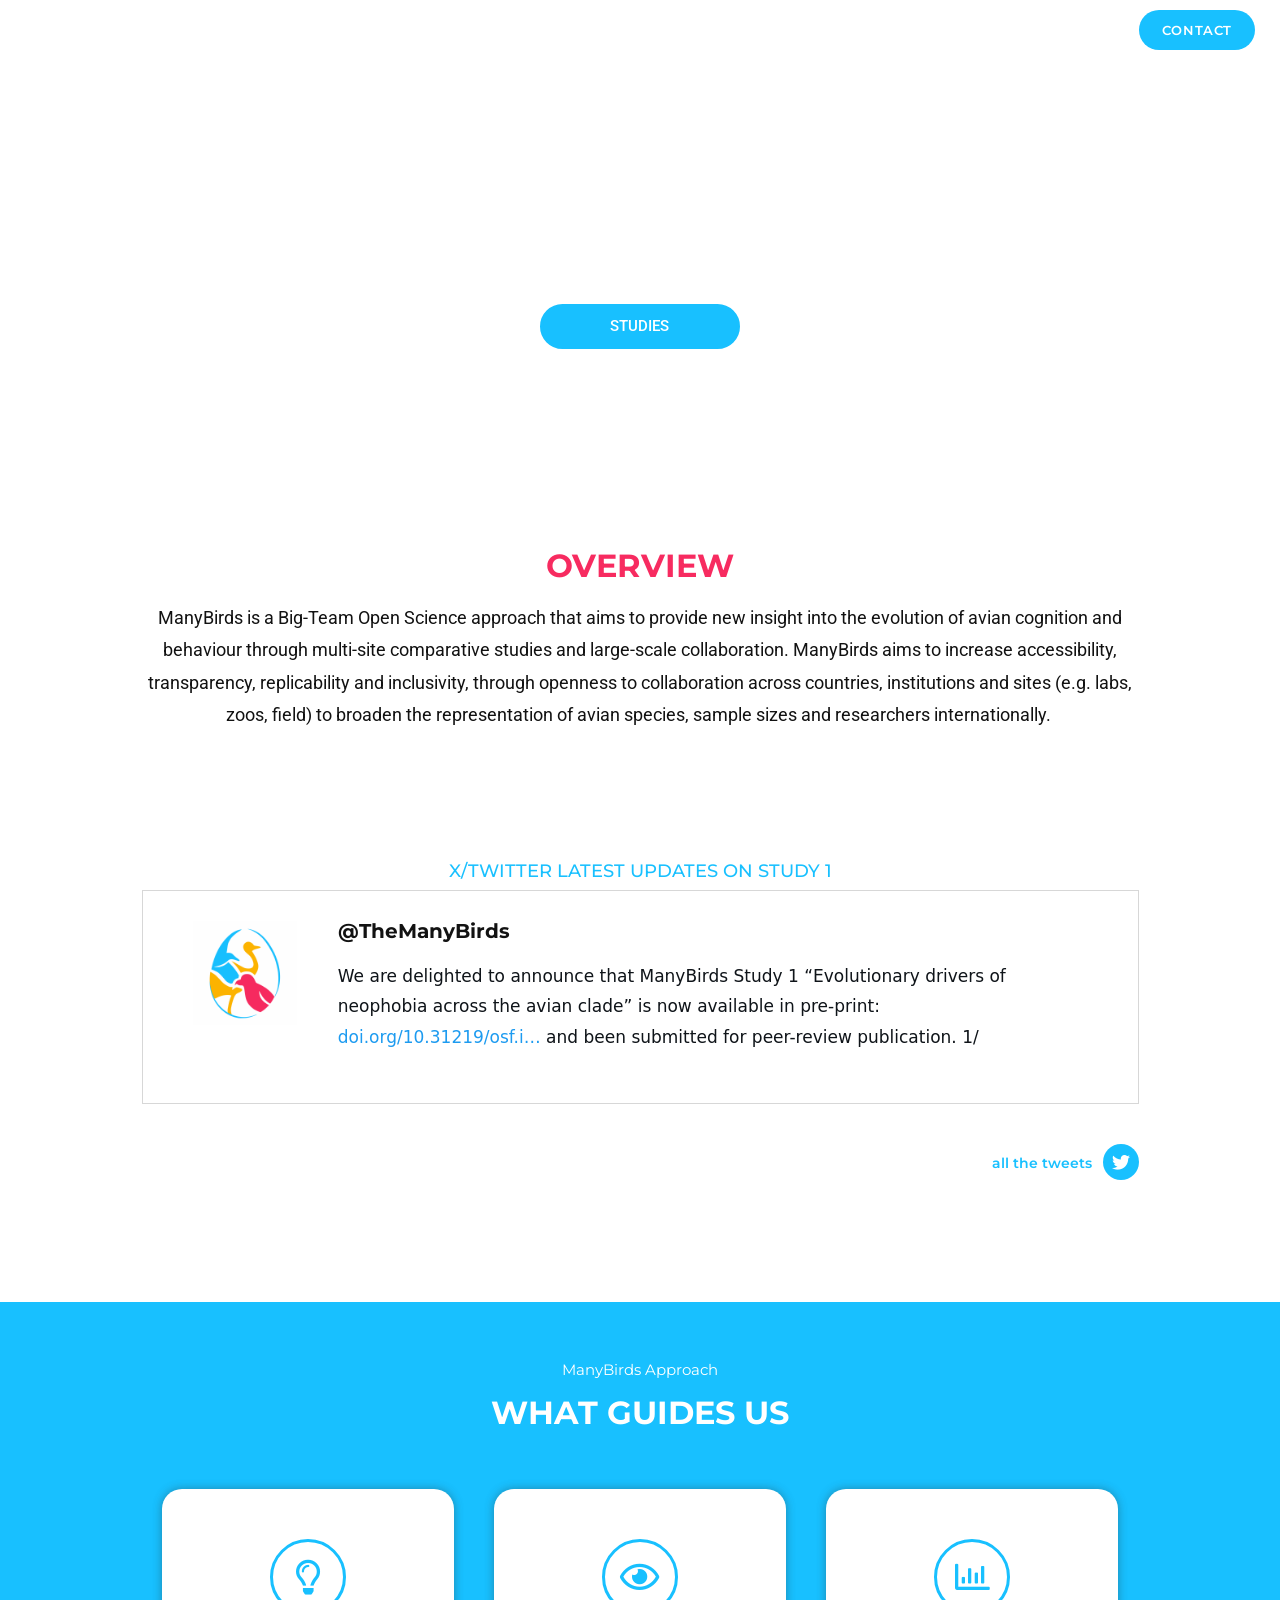
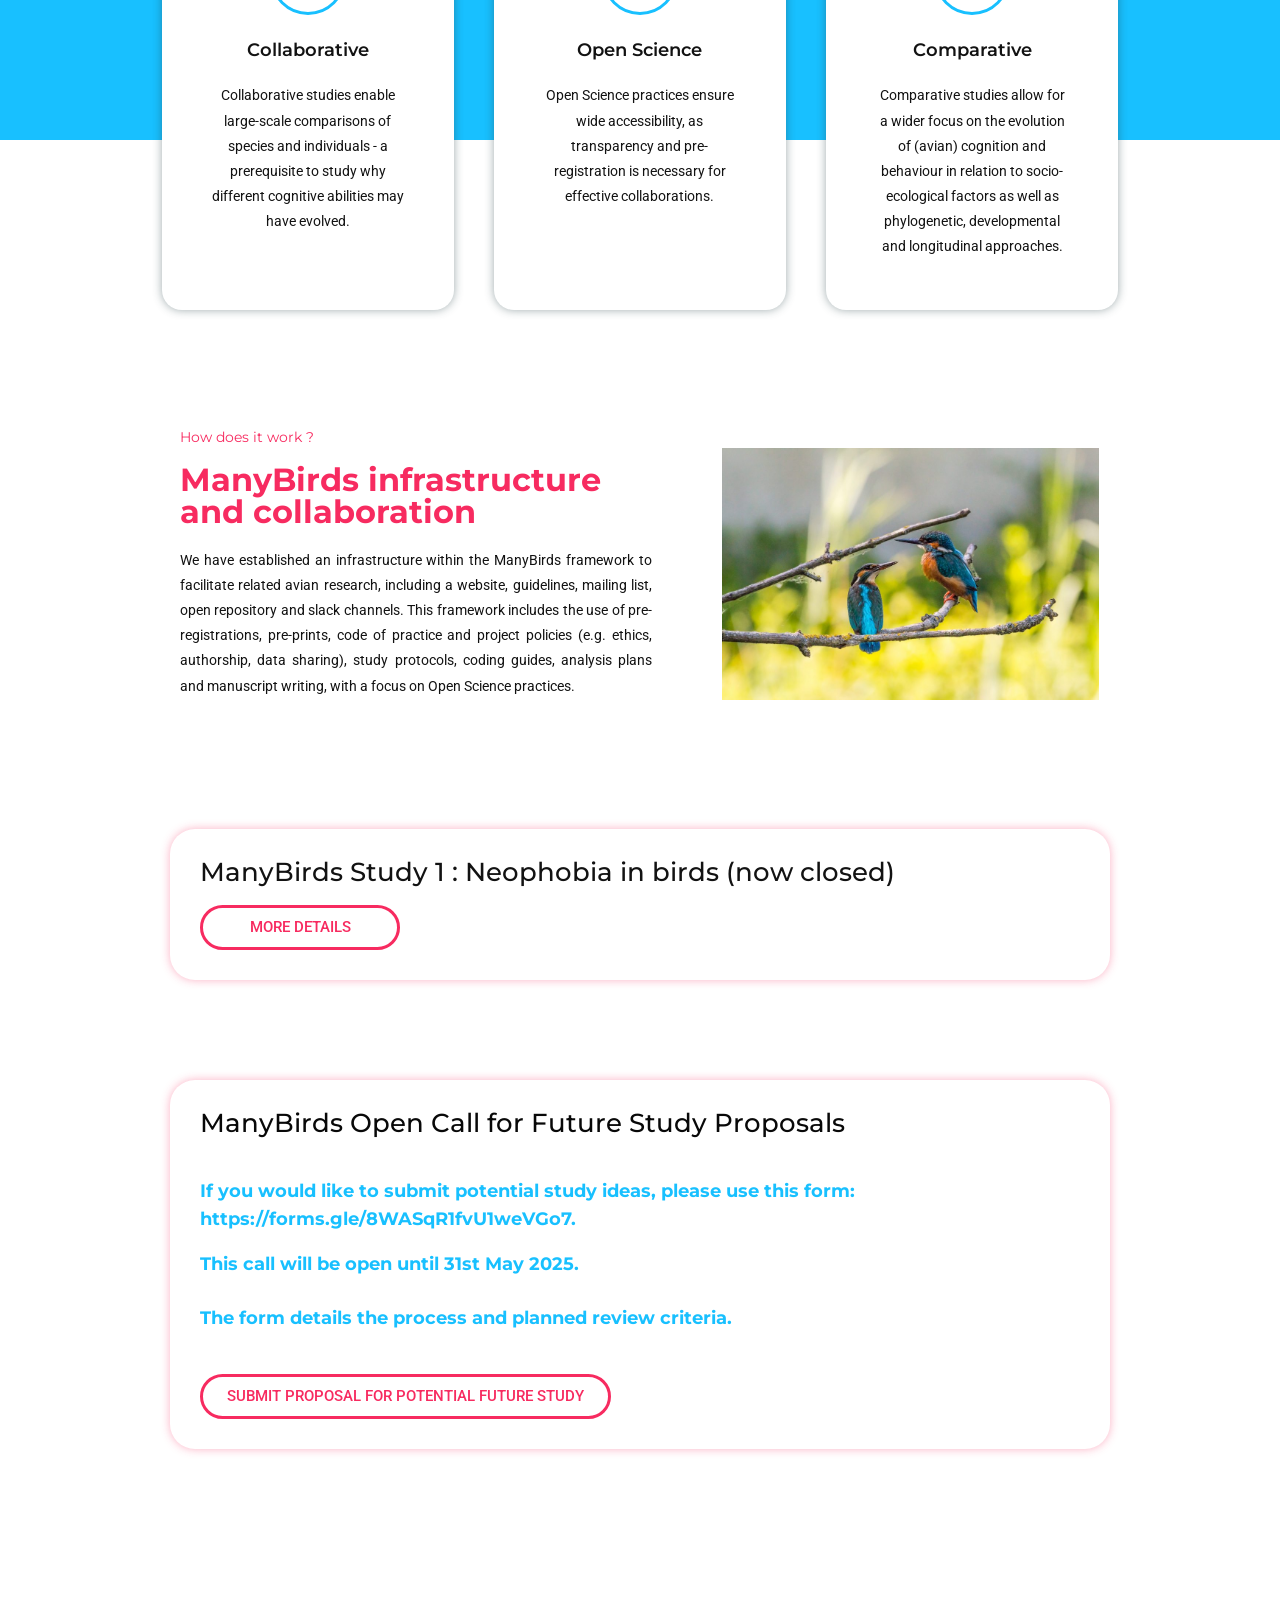
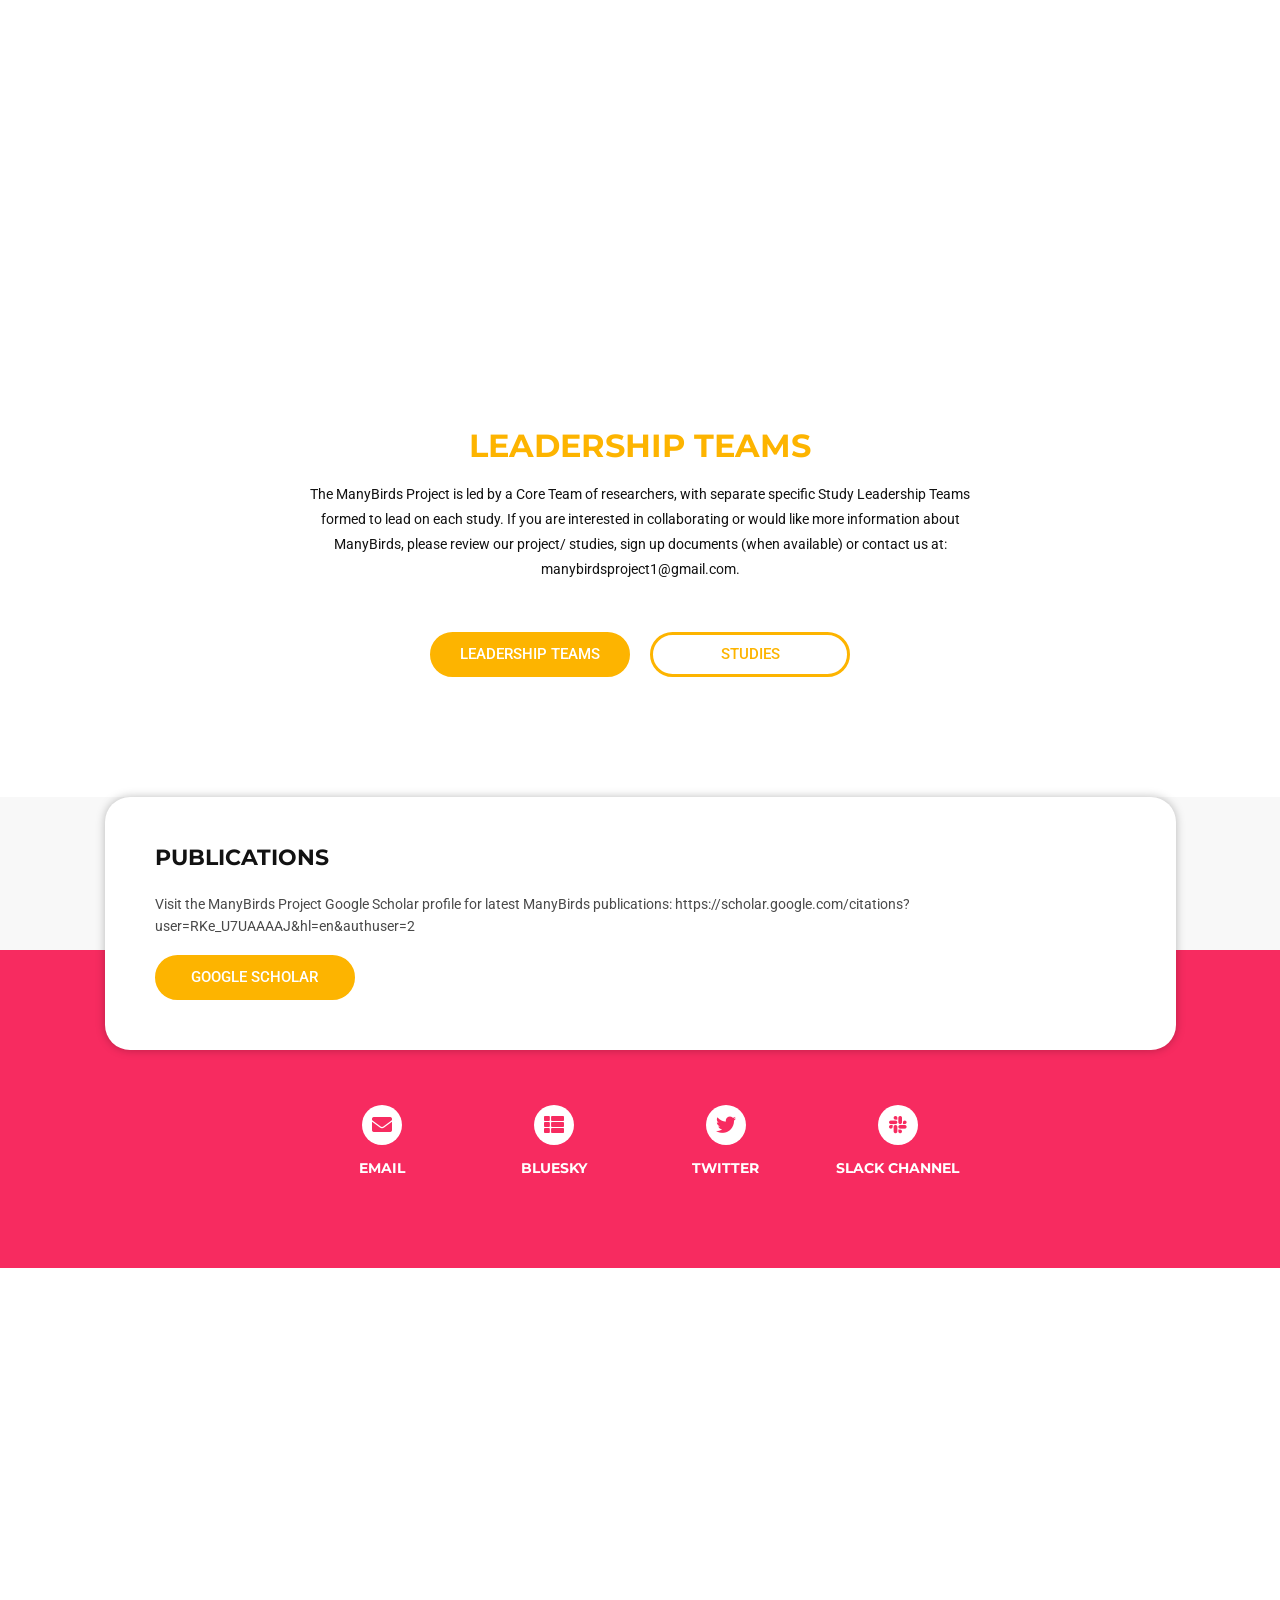
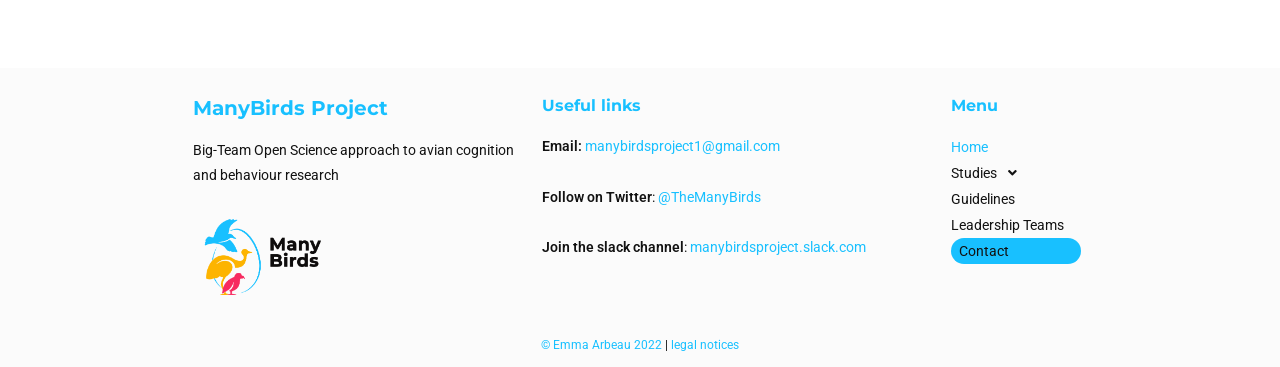
==== index.html @ b62bbb34 "initial commit Signed-off-by: Matjaž Hegedič <matjaz.hegedic@gmail.com>" ====
<!DOCTYPE html>
<html class="html" lang="en-US">
<head>
	<meta charset="UTF-8">
	<link rel="profile" href="https://gmpg.org/xfn/11">

	<meta name="robots" content="index, follow, max-image-preview:large, max-snippet:-1, max-video-preview:-1">
	<style>img:is([sizes="auto" i], [sizes^="auto," i]) { contain-intrinsic-size: 3000px 1500px }</style>
	<meta name="viewport" content="width=device-width, initial-scale=1">
	<!-- This site is optimized with the Yoast SEO plugin v21.5 - https://yoast.com/wordpress/plugins/seo/ -->
	<title>Home - Many Birds Projects</title>
	<meta name="description" content="A Big-Team Open Science approach to avian cognition and behaviour research.">
	<link rel="canonical" href="/">
	<meta property="og:locale" content="en_US">
	<meta property="og:type" content="website">
	<meta property="og:title" content="Home - Many Birds Projects">
	<meta property="og:description" content="A Big-Team Open Science approach to avian cognition and behaviour research.">
	<meta property="og:url" content="/">
	<meta property="og:site_name" content="Many Birds Projects">
	<meta property="article:modified_time" content="2024-11-25T21:13:30+00:00">
	<meta property="og:image" content="/wp-content/uploads/2021/11/manybird_logo_seul_fond_blanc-1024x1024.png">
	<meta name="twitter:card" content="summary_large_image">
	<script type="application/ld+json" class="yoast-schema-graph">{"@context":"https://schema.org","@graph":[{"@type":"WebPage","@id":"/","url":"/","name":"Home - Many Birds Projects","isPartOf":{"@id":"/#website"},"primaryImageOfPage":{"@id":"/#primaryimage"},"image":{"@id":"/#primaryimage"},"thumbnailUrl":"/wp-content/uploads/2021/11/manybird_logo_seul_fond_blanc-1024x1024.png","datePublished":"2021-11-11T12:47:06+00:00","dateModified":"2024-11-25T21:13:30+00:00","description":"A Big-Team Open Science approach to avian cognition and behaviour research.","breadcrumb":{"@id":"/#breadcrumb"},"inLanguage":"en-US","potentialAction":[{"@type":"ReadAction","target":["/"]}]},{"@type":"ImageObject","inLanguage":"en-US","@id":"/#primaryimage","url":"/wp-content/uploads/2021/11/manybird_logo_seul_fond_blanc-1024x1024.png","contentUrl":"/wp-content/uploads/2021/11/manybird_logo_seul_fond_blanc-1024x1024.png"},{"@type":"BreadcrumbList","@id":"/#breadcrumb","itemListElement":[{"@type":"ListItem","position":1,"name":"Home"}]},{"@type":"WebSite","@id":"/#website","url":"/","name":"Many Birds Projects","description":"Research behaviour cognition open-science","potentialAction":[{"@type":"SearchAction","target":{"@type":"EntryPoint","urlTemplate":"/?s={search_term_string}"},"query-input":"required name=search_term_string"}],"inLanguage":"en-US"}]}</script>
	<!-- / Yoast SEO plugin. -->


<link rel="dns-prefetch" href="//fonts.googleapis.com">
<link rel="alternate" type="application/rss+xml" title="Many Birds Projects &raquo; Feed" href="/feed">
<link rel="alternate" type="application/rss+xml" title="Many Birds Projects &raquo; Comments Feed" href="/comments/feed">
<script>
window._wpemojiSettings = {"baseUrl":"https:\/\/s.w.org\/images\/core\/emoji\/15.0.3\/72x72\/","ext":".png","svgUrl":"https:\/\/s.w.org\/images\/core\/emoji\/15.0.3\/svg\/","svgExt":".svg","source":{"concatemoji":"https:\/\/themanybirds.local\/wp-includes\/js\/wp-emoji-release.min.js?ver=6.7.1"}};
/*! This file is auto-generated */
!function(i,n){var o,s,e;function c(e){try{var t={supportTests:e,timestamp:(new Date).valueOf()};sessionStorage.setItem(o,JSON.stringify(t))}catch(e){}}function p(e,t,n){e.clearRect(0,0,e.canvas.width,e.canvas.height),e.fillText(t,0,0);var t=new Uint32Array(e.getImageData(0,0,e.canvas.width,e.canvas.height).data),r=(e.clearRect(0,0,e.canvas.width,e.canvas.height),e.fillText(n,0,0),new Uint32Array(e.getImageData(0,0,e.canvas.width,e.canvas.height).data));return t.every(function(e,t){return e===r[t]})}function u(e,t,n){switch(t){case"flag":return n(e,"🏳️‍⚧️","🏳️​⚧️")?!1:!n(e,"🇺🇳","🇺​🇳")&&!n(e,"🏴󠁧󠁢󠁥󠁮󠁧󠁿","🏴​󠁧​󠁢​󠁥​󠁮​󠁧​󠁿");case"emoji":return!n(e,"🐦‍⬛","🐦​⬛")}return!1}function f(e,t,n){var r="undefined"!=typeof WorkerGlobalScope&&self instanceof WorkerGlobalScope?new OffscreenCanvas(300,150):i.createElement("canvas"),a=r.getContext("2d",{willReadFrequently:!0}),o=(a.textBaseline="top",a.font="600 32px Arial",{});return e.forEach(function(e){o[e]=t(a,e,n)}),o}function t(e){var t=i.createElement("script");t.src=e,t.defer=!0,i.head.appendChild(t)}"undefined"!=typeof Promise&&(o="wpEmojiSettingsSupports",s=["flag","emoji"],n.supports={everything:!0,everythingExceptFlag:!0},e=new Promise(function(e){i.addEventListener("DOMContentLoaded",e,{once:!0})}),new Promise(function(t){var n=function(){try{var e=JSON.parse(sessionStorage.getItem(o));if("object"==typeof e&&"number"==typeof e.timestamp&&(new Date).valueOf()<e.timestamp+604800&&"object"==typeof e.supportTests)return e.supportTests}catch(e){}return null}();if(!n){if("undefined"!=typeof Worker&&"undefined"!=typeof OffscreenCanvas&&"undefined"!=typeof URL&&URL.createObjectURL&&"undefined"!=typeof Blob)try{var e="postMessage("+f.toString()+"("+[JSON.stringify(s),u.toString(),p.toString()].join(",")+"));",r=new Blob([e],{type:"text/javascript"}),a=new Worker(URL.createObjectURL(r),{name:"wpTestEmojiSupports"});return void(a.onmessage=function(e){c(n=e.data),a.terminate(),t(n)})}catch(e){}c(n=f(s,u,p))}t(n)}).then(function(e){for(var t in e)n.supports[t]=e[t],n.supports.everything=n.supports.everything&&n.supports[t],"flag"!==t&&(n.supports.everythingExceptFlag=n.supports.everythingExceptFlag&&n.supports[t]);n.supports.everythingExceptFlag=n.supports.everythingExceptFlag&&!n.supports.flag,n.DOMReady=!1,n.readyCallback=function(){n.DOMReady=!0}}).then(function(){return e}).then(function(){var e;n.supports.everything||(n.readyCallback(),(e=n.source||{}).concatemoji?t(e.concatemoji):e.wpemoji&&e.twemoji&&(t(e.twemoji),t(e.wpemoji)))}))}((window,document),window._wpemojiSettings);
</script>
<style id="wp-emoji-styles-inline-css">img.wp-smiley, img.emoji {
		display: inline !important;
		border: none !important;
		box-shadow: none !important;
		height: 1em !important;
		width: 1em !important;
		margin: 0 0.07em !important;
		vertical-align: -0.1em !important;
		background: none !important;
		padding: 0 !important;
	}</style>
<link rel="stylesheet" id="wp-block-library-css" href="/wp-includes/css/dist/block-library/style.min.css?ver=6.7.1" media="all">
<style id="wp-block-library-theme-inline-css">.wp-block-audio :where(figcaption){color:#555;font-size:13px;text-align:center}.is-dark-theme .wp-block-audio :where(figcaption){color:#ffffffa6}.wp-block-audio{margin:0 0 1em}.wp-block-code{border:1px solid #ccc;border-radius:4px;font-family:Menlo,Consolas,monaco,monospace;padding:.8em 1em}.wp-block-embed :where(figcaption){color:#555;font-size:13px;text-align:center}.is-dark-theme .wp-block-embed :where(figcaption){color:#ffffffa6}.wp-block-embed{margin:0 0 1em}.blocks-gallery-caption{color:#555;font-size:13px;text-align:center}.is-dark-theme .blocks-gallery-caption{color:#ffffffa6}:root :where(.wp-block-image figcaption){color:#555;font-size:13px;text-align:center}.is-dark-theme :root :where(.wp-block-image figcaption){color:#ffffffa6}.wp-block-image{margin:0 0 1em}.wp-block-pullquote{border-bottom:4px solid;border-top:4px solid;color:currentColor;margin-bottom:1.75em}.wp-block-pullquote cite,.wp-block-pullquote footer,.wp-block-pullquote__citation{color:currentColor;font-size:.8125em;font-style:normal;text-transform:uppercase}.wp-block-quote{border-left:.25em solid;margin:0 0 1.75em;padding-left:1em}.wp-block-quote cite,.wp-block-quote footer{color:currentColor;font-size:.8125em;font-style:normal;position:relative}.wp-block-quote:where(.has-text-align-right){border-left:none;border-right:.25em solid;padding-left:0;padding-right:1em}.wp-block-quote:where(.has-text-align-center){border:none;padding-left:0}.wp-block-quote.is-large,.wp-block-quote.is-style-large,.wp-block-quote:where(.is-style-plain){border:none}.wp-block-search .wp-block-search__label{font-weight:700}.wp-block-search__button{border:1px solid #ccc;padding:.375em .625em}:where(.wp-block-group.has-background){padding:1.25em 2.375em}.wp-block-separator.has-css-opacity{opacity:.4}.wp-block-separator{border:none;border-bottom:2px solid;margin-left:auto;margin-right:auto}.wp-block-separator.has-alpha-channel-opacity{opacity:1}.wp-block-separator:not(.is-style-wide):not(.is-style-dots){width:100px}.wp-block-separator.has-background:not(.is-style-dots){border-bottom:none;height:1px}.wp-block-separator.has-background:not(.is-style-wide):not(.is-style-dots){height:2px}.wp-block-table{margin:0 0 1em}.wp-block-table td,.wp-block-table th{word-break:normal}.wp-block-table :where(figcaption){color:#555;font-size:13px;text-align:center}.is-dark-theme .wp-block-table :where(figcaption){color:#ffffffa6}.wp-block-video :where(figcaption){color:#555;font-size:13px;text-align:center}.is-dark-theme .wp-block-video :where(figcaption){color:#ffffffa6}.wp-block-video{margin:0 0 1em}:root :where(.wp-block-template-part.has-background){margin-bottom:0;margin-top:0;padding:1.25em 2.375em}</style>
<style id="classic-theme-styles-inline-css">/*! This file is auto-generated */
.wp-block-button__link{color:#fff;background-color:#32373c;border-radius:9999px;box-shadow:none;text-decoration:none;padding:calc(.667em + 2px) calc(1.333em + 2px);font-size:1.125em}.wp-block-file__button{background:#32373c;color:#fff;text-decoration:none}</style>
<style id="global-styles-inline-css">:root{--wp--preset--aspect-ratio--square: 1;--wp--preset--aspect-ratio--4-3: 4/3;--wp--preset--aspect-ratio--3-4: 3/4;--wp--preset--aspect-ratio--3-2: 3/2;--wp--preset--aspect-ratio--2-3: 2/3;--wp--preset--aspect-ratio--16-9: 16/9;--wp--preset--aspect-ratio--9-16: 9/16;--wp--preset--color--black: #000000;--wp--preset--color--cyan-bluish-gray: #abb8c3;--wp--preset--color--white: #ffffff;--wp--preset--color--pale-pink: #f78da7;--wp--preset--color--vivid-red: #cf2e2e;--wp--preset--color--luminous-vivid-orange: #ff6900;--wp--preset--color--luminous-vivid-amber: #fcb900;--wp--preset--color--light-green-cyan: #7bdcb5;--wp--preset--color--vivid-green-cyan: #00d084;--wp--preset--color--pale-cyan-blue: #8ed1fc;--wp--preset--color--vivid-cyan-blue: #0693e3;--wp--preset--color--vivid-purple: #9b51e0;--wp--preset--gradient--vivid-cyan-blue-to-vivid-purple: linear-gradient(135deg,rgba(6,147,227,1) 0%,rgb(155,81,224) 100%);--wp--preset--gradient--light-green-cyan-to-vivid-green-cyan: linear-gradient(135deg,rgb(122,220,180) 0%,rgb(0,208,130) 100%);--wp--preset--gradient--luminous-vivid-amber-to-luminous-vivid-orange: linear-gradient(135deg,rgba(252,185,0,1) 0%,rgba(255,105,0,1) 100%);--wp--preset--gradient--luminous-vivid-orange-to-vivid-red: linear-gradient(135deg,rgba(255,105,0,1) 0%,rgb(207,46,46) 100%);--wp--preset--gradient--very-light-gray-to-cyan-bluish-gray: linear-gradient(135deg,rgb(238,238,238) 0%,rgb(169,184,195) 100%);--wp--preset--gradient--cool-to-warm-spectrum: linear-gradient(135deg,rgb(74,234,220) 0%,rgb(151,120,209) 20%,rgb(207,42,186) 40%,rgb(238,44,130) 60%,rgb(251,105,98) 80%,rgb(254,248,76) 100%);--wp--preset--gradient--blush-light-purple: linear-gradient(135deg,rgb(255,206,236) 0%,rgb(152,150,240) 100%);--wp--preset--gradient--blush-bordeaux: linear-gradient(135deg,rgb(254,205,165) 0%,rgb(254,45,45) 50%,rgb(107,0,62) 100%);--wp--preset--gradient--luminous-dusk: linear-gradient(135deg,rgb(255,203,112) 0%,rgb(199,81,192) 50%,rgb(65,88,208) 100%);--wp--preset--gradient--pale-ocean: linear-gradient(135deg,rgb(255,245,203) 0%,rgb(182,227,212) 50%,rgb(51,167,181) 100%);--wp--preset--gradient--electric-grass: linear-gradient(135deg,rgb(202,248,128) 0%,rgb(113,206,126) 100%);--wp--preset--gradient--midnight: linear-gradient(135deg,rgb(2,3,129) 0%,rgb(40,116,252) 100%);--wp--preset--font-size--small: 13px;--wp--preset--font-size--medium: 20px;--wp--preset--font-size--large: 36px;--wp--preset--font-size--x-large: 42px;--wp--preset--spacing--20: 0.44rem;--wp--preset--spacing--30: 0.67rem;--wp--preset--spacing--40: 1rem;--wp--preset--spacing--50: 1.5rem;--wp--preset--spacing--60: 2.25rem;--wp--preset--spacing--70: 3.38rem;--wp--preset--spacing--80: 5.06rem;--wp--preset--shadow--natural: 6px 6px 9px rgba(0, 0, 0, 0.2);--wp--preset--shadow--deep: 12px 12px 50px rgba(0, 0, 0, 0.4);--wp--preset--shadow--sharp: 6px 6px 0px rgba(0, 0, 0, 0.2);--wp--preset--shadow--outlined: 6px 6px 0px -3px rgba(255, 255, 255, 1), 6px 6px rgba(0, 0, 0, 1);--wp--preset--shadow--crisp: 6px 6px 0px rgba(0, 0, 0, 1);}:where(.is-layout-flex){gap: 0.5em;}:where(.is-layout-grid){gap: 0.5em;}body .is-layout-flex{display: flex;}.is-layout-flex{flex-wrap: wrap;align-items: center;}.is-layout-flex > :is(*, div){margin: 0;}body .is-layout-grid{display: grid;}.is-layout-grid > :is(*, div){margin: 0;}:where(.wp-block-columns.is-layout-flex){gap: 2em;}:where(.wp-block-columns.is-layout-grid){gap: 2em;}:where(.wp-block-post-template.is-layout-flex){gap: 1.25em;}:where(.wp-block-post-template.is-layout-grid){gap: 1.25em;}.has-black-color{color: var(--wp--preset--color--black) !important;}.has-cyan-bluish-gray-color{color: var(--wp--preset--color--cyan-bluish-gray) !important;}.has-white-color{color: var(--wp--preset--color--white) !important;}.has-pale-pink-color{color: var(--wp--preset--color--pale-pink) !important;}.has-vivid-red-color{color: var(--wp--preset--color--vivid-red) !important;}.has-luminous-vivid-orange-color{color: var(--wp--preset--color--luminous-vivid-orange) !important;}.has-luminous-vivid-amber-color{color: var(--wp--preset--color--luminous-vivid-amber) !important;}.has-light-green-cyan-color{color: var(--wp--preset--color--light-green-cyan) !important;}.has-vivid-green-cyan-color{color: var(--wp--preset--color--vivid-green-cyan) !important;}.has-pale-cyan-blue-color{color: var(--wp--preset--color--pale-cyan-blue) !important;}.has-vivid-cyan-blue-color{color: var(--wp--preset--color--vivid-cyan-blue) !important;}.has-vivid-purple-color{color: var(--wp--preset--color--vivid-purple) !important;}.has-black-background-color{background-color: var(--wp--preset--color--black) !important;}.has-cyan-bluish-gray-background-color{background-color: var(--wp--preset--color--cyan-bluish-gray) !important;}.has-white-background-color{background-color: var(--wp--preset--color--white) !important;}.has-pale-pink-background-color{background-color: var(--wp--preset--color--pale-pink) !important;}.has-vivid-red-background-color{background-color: var(--wp--preset--color--vivid-red) !important;}.has-luminous-vivid-orange-background-color{background-color: var(--wp--preset--color--luminous-vivid-orange) !important;}.has-luminous-vivid-amber-background-color{background-color: var(--wp--preset--color--luminous-vivid-amber) !important;}.has-light-green-cyan-background-color{background-color: var(--wp--preset--color--light-green-cyan) !important;}.has-vivid-green-cyan-background-color{background-color: var(--wp--preset--color--vivid-green-cyan) !important;}.has-pale-cyan-blue-background-color{background-color: var(--wp--preset--color--pale-cyan-blue) !important;}.has-vivid-cyan-blue-background-color{background-color: var(--wp--preset--color--vivid-cyan-blue) !important;}.has-vivid-purple-background-color{background-color: var(--wp--preset--color--vivid-purple) !important;}.has-black-border-color{border-color: var(--wp--preset--color--black) !important;}.has-cyan-bluish-gray-border-color{border-color: var(--wp--preset--color--cyan-bluish-gray) !important;}.has-white-border-color{border-color: var(--wp--preset--color--white) !important;}.has-pale-pink-border-color{border-color: var(--wp--preset--color--pale-pink) !important;}.has-vivid-red-border-color{border-color: var(--wp--preset--color--vivid-red) !important;}.has-luminous-vivid-orange-border-color{border-color: var(--wp--preset--color--luminous-vivid-orange) !important;}.has-luminous-vivid-amber-border-color{border-color: var(--wp--preset--color--luminous-vivid-amber) !important;}.has-light-green-cyan-border-color{border-color: var(--wp--preset--color--light-green-cyan) !important;}.has-vivid-green-cyan-border-color{border-color: var(--wp--preset--color--vivid-green-cyan) !important;}.has-pale-cyan-blue-border-color{border-color: var(--wp--preset--color--pale-cyan-blue) !important;}.has-vivid-cyan-blue-border-color{border-color: var(--wp--preset--color--vivid-cyan-blue) !important;}.has-vivid-purple-border-color{border-color: var(--wp--preset--color--vivid-purple) !important;}.has-vivid-cyan-blue-to-vivid-purple-gradient-background{background: var(--wp--preset--gradient--vivid-cyan-blue-to-vivid-purple) !important;}.has-light-green-cyan-to-vivid-green-cyan-gradient-background{background: var(--wp--preset--gradient--light-green-cyan-to-vivid-green-cyan) !important;}.has-luminous-vivid-amber-to-luminous-vivid-orange-gradient-background{background: var(--wp--preset--gradient--luminous-vivid-amber-to-luminous-vivid-orange) !important;}.has-luminous-vivid-orange-to-vivid-red-gradient-background{background: var(--wp--preset--gradient--luminous-vivid-orange-to-vivid-red) !important;}.has-very-light-gray-to-cyan-bluish-gray-gradient-background{background: var(--wp--preset--gradient--very-light-gray-to-cyan-bluish-gray) !important;}.has-cool-to-warm-spectrum-gradient-background{background: var(--wp--preset--gradient--cool-to-warm-spectrum) !important;}.has-blush-light-purple-gradient-background{background: var(--wp--preset--gradient--blush-light-purple) !important;}.has-blush-bordeaux-gradient-background{background: var(--wp--preset--gradient--blush-bordeaux) !important;}.has-luminous-dusk-gradient-background{background: var(--wp--preset--gradient--luminous-dusk) !important;}.has-pale-ocean-gradient-background{background: var(--wp--preset--gradient--pale-ocean) !important;}.has-electric-grass-gradient-background{background: var(--wp--preset--gradient--electric-grass) !important;}.has-midnight-gradient-background{background: var(--wp--preset--gradient--midnight) !important;}.has-small-font-size{font-size: var(--wp--preset--font-size--small) !important;}.has-medium-font-size{font-size: var(--wp--preset--font-size--medium) !important;}.has-large-font-size{font-size: var(--wp--preset--font-size--large) !important;}.has-x-large-font-size{font-size: var(--wp--preset--font-size--x-large) !important;}
:where(.wp-block-post-template.is-layout-flex){gap: 1.25em;}:where(.wp-block-post-template.is-layout-grid){gap: 1.25em;}
:where(.wp-block-columns.is-layout-flex){gap: 2em;}:where(.wp-block-columns.is-layout-grid){gap: 2em;}
:root :where(.wp-block-pullquote){font-size: 1.5em;line-height: 1.6;}</style>
<link rel="stylesheet" id="slick-style-css" href="/wp-content/plugins/blog-designer-pack/assets/css/slick.css?ver=3.4.3" media="all">
<link rel="stylesheet" id="bdp-public-style-css" href="/wp-content/plugins/blog-designer-pack/assets/css/bdp-public.css?ver=3.4.3" media="all">
<link rel="stylesheet" id="ctf_styles-css" href="/wp-content/plugins/custom-twitter-feeds/css/ctf-styles.min.css?ver=2.2.1" media="all">
<link rel="stylesheet" id="wpos-slick-style-css" href="/wp-content/plugins/wp-responsive-recent-post-slider/assets/css/slick.css?ver=3.4" media="all">
<link rel="stylesheet" id="wppsac-public-style-css" href="/wp-content/plugins/wp-responsive-recent-post-slider/assets/css/recent-post-style.css?ver=3.4" media="all">
<link rel="stylesheet" id="hfe-style-css" href="/wp-content/plugins/header-footer-elementor/assets/css/header-footer-elementor.css?ver=1.6.17" media="all">
<link rel="stylesheet" id="elementor-frontend-css" href="/wp-content/plugins/elementor/assets/css/frontend-lite.min.css?ver=3.17.2" media="all">
<link rel="stylesheet" id="eael-general-css" href="/wp-content/plugins/essential-addons-for-elementor-lite/assets/front-end/css/view/general.min.css?ver=5.8.15" media="all">
<link rel="stylesheet" id="eael-9-css" href="/wp-content/uploads/essential-addons-elementor/eael-9.css?ver=1732569210" media="all">
<link rel="stylesheet" id="elementor-icons-css" href="/wp-content/plugins/elementor/assets/lib/eicons/css/elementor-icons.min.css?ver=5.23.0" media="all">
<style id="elementor-icons-inline-css">.elementor-add-new-section .elementor-add-templately-promo-button{
            background-color: #5d4fff;
            background-image: url(/wp-content/plugins/essential-addons-for-elementor-lite/assets/admin/images/templately/logo-icon.svg);
            background-repeat: no-repeat;
            background-position: center center;
            position: relative;
        }
        
		.elementor-add-new-section .elementor-add-templately-promo-button > i{
            height: 12px;
        }
        
        body .elementor-add-new-section .elementor-add-section-area-button {
            margin-left: 0;
        }

		.elementor-add-new-section .elementor-add-templately-promo-button{
            background-color: #5d4fff;
            background-image: url(/wp-content/plugins/essential-addons-for-elementor-lite/assets/admin/images/templately/logo-icon.svg);
            background-repeat: no-repeat;
            background-position: center center;
            position: relative;
        }
        
		.elementor-add-new-section .elementor-add-templately-promo-button > i{
            height: 12px;
        }
        
        body .elementor-add-new-section .elementor-add-section-area-button {
            margin-left: 0;
        }</style>
<link rel="stylesheet" id="swiper-css" href="/wp-content/plugins/elementor/assets/lib/swiper/css/swiper.min.css?ver=5.3.6" media="all">
<link rel="stylesheet" id="elementor-post-5-css" href="/wp-content/uploads/elementor/css/post-5.css?ver=1699451217" media="all">
<link rel="stylesheet" id="elementor-global-css" href="/wp-content/uploads/elementor/css/global.css?ver=1699451407" media="all">
<link rel="stylesheet" id="elementor-post-9-css" href="/wp-content/uploads/elementor/css/post-9.css?ver=1732569212" media="all">
<link rel="stylesheet" id="hfe-widgets-style-css" href="/wp-content/plugins/header-footer-elementor/inc/widgets-css/frontend.css?ver=1.6.17" media="all">
<link rel="stylesheet" id="elementor-post-351-css" href="/wp-content/uploads/elementor/css/post-351.css?ver=1732872316" media="all">
<link rel="stylesheet" id="font-awesome-css" href="/wp-content/themes/oceanwp/assets/fonts/fontawesome/css/all.min.css?ver=5.15.1" media="all">
<link rel="stylesheet" id="simple-line-icons-css" href="/wp-content/themes/oceanwp/assets/css/third/simple-line-icons.min.css?ver=2.4.0" media="all">
<link rel="stylesheet" id="oceanwp-style-css" href="/wp-content/themes/oceanwp/assets/css/style.min.css?ver=3.1.0" media="all">
<link rel="stylesheet" id="fontawesome-css" href="/wp-content/themes/oceanwp/inc/customizer/assets/css/fontawesome-all.min.css?ver=5.8.2" media="all">
<link rel="stylesheet" id="oceanwp-google-font-roboto-css" href="//fonts.googleapis.com/css?family=Roboto%3A100%2C200%2C300%2C400%2C500%2C600%2C700%2C800%2C900%2C100i%2C200i%2C300i%2C400i%2C500i%2C600i%2C700i%2C800i%2C900i&#038;subset=latin&#038;display=swap&#038;ver=6.7.1" media="all">
<link rel="stylesheet" id="oceanwp-google-font-montserrat-css" href="//fonts.googleapis.com/css?family=Montserrat%3A100%2C200%2C300%2C400%2C500%2C600%2C700%2C800%2C900%2C100i%2C200i%2C300i%2C400i%2C500i%2C600i%2C700i%2C800i%2C900i&#038;subset=latin&#038;display=swap&#038;ver=6.7.1" media="all">
<link rel="stylesheet" id="oe-widgets-style-css" href="/wp-content/plugins/ocean-extra/assets/css/widgets.css?ver=6.7.1" media="all">
<link rel="stylesheet" id="google-fonts-1-css" href="https://fonts.googleapis.com/css?family=Montserrat%3A100%2C100italic%2C200%2C200italic%2C300%2C300italic%2C400%2C400italic%2C500%2C500italic%2C600%2C600italic%2C700%2C700italic%2C800%2C800italic%2C900%2C900italic%7CRoboto%3A100%2C100italic%2C200%2C200italic%2C300%2C300italic%2C400%2C400italic%2C500%2C500italic%2C600%2C600italic%2C700%2C700italic%2C800%2C800italic%2C900%2C900italic&#038;display=auto&#038;ver=6.7.1" media="all">
<link rel="stylesheet" id="elementor-icons-shared-0-css" href="/wp-content/plugins/elementor/assets/lib/font-awesome/css/fontawesome.min.css?ver=5.15.3" media="all">
<link rel="stylesheet" id="elementor-icons-fa-brands-css" href="/wp-content/plugins/elementor/assets/lib/font-awesome/css/brands.min.css?ver=5.15.3" media="all">
<link rel="stylesheet" id="elementor-icons-fa-regular-css" href="/wp-content/plugins/elementor/assets/lib/font-awesome/css/regular.min.css?ver=5.15.3" media="all">
<link rel="stylesheet" id="elementor-icons-fa-solid-css" href="/wp-content/plugins/elementor/assets/lib/font-awesome/css/solid.min.css?ver=5.15.3" media="all">
<link rel="preconnect" href="https://fonts.gstatic.com/" crossorigin>
<script src="/wp-includes/js/jquery/jquery.min.js?ver=3.7.1" id="jquery-core-js"></script>
<script src="/wp-includes/js/jquery/jquery-migrate.min.js?ver=3.4.1" id="jquery-migrate-js"></script>
<script src="/wp-content/themes/oceanwp/assets/js/vendors/smoothscroll.min.js?ver=3.1.0" id="ow-smoothscroll-js"></script>
<link rel="https://api.w.org/" href="/wp-json/">
<link rel="alternate" title="JSON" type="application/json" href="/wp-json/wp/v2/pages/9">
<link rel="EditURI" type="application/rsd+xml" title="RSD" href="/xmlrpc.php?rsd">
<meta name="generator" content="WordPress 6.7.1">
<link rel="shortlink" href="/">
<link rel="alternate" title="oEmbed (JSON)" type="application/json+oembed" href="/wp-json/oembed/1.0/embed?url=https%3A%2F%2F%2F">
<link rel="alternate" title="oEmbed (XML)" type="text/xml+oembed" href="/wp-json/oembed/1.0/embed?url=https%3A%2F%2F%2F#038;format=xml">

<!-- teachPress -->
<script src="/wp-content/plugins/teachpress/js/frontend.js?ver=9.0.4"></script>
<link type="text/css" href="/wp-content/plugins/teachpress/styles/teachpress_front.css?ver=9.0.4" rel="stylesheet">
<!-- END teachPress -->
<meta name="generator" content="Elementor 3.17.2; features: e_dom_optimization, e_optimized_assets_loading, e_optimized_css_loading, additional_custom_breakpoints; settings: css_print_method-external, google_font-enabled, font_display-auto">
<link rel="icon" href="/wp-content/uploads/2021/11/cropped-manybird_logo_seul_fond_transparent-32x32.png" sizes="32x32">
<link rel="icon" href="/wp-content/uploads/2021/11/cropped-manybird_logo_seul_fond_transparent-192x192.png" sizes="192x192">
<link rel="apple-touch-icon" href="/wp-content/uploads/2021/11/cropped-manybird_logo_seul_fond_transparent-180x180.png">
<meta name="msapplication-TileImage" content="/wp-content/uploads/2021/11/cropped-manybird_logo_seul_fond_transparent-270x270.png">
		<style id="wp-custom-css">#site-logo{display:none}#menu-item-338{background-color:#18C0FF;border-radius:25px;padding-right:8px;padding-left:8px;color:white}input[type="button"],input[type="reset"],input[type="submit"],button[type="submit"],.button,#site-navigation-wrap .dropdown-menu >li.btn >a >span,.thumbnail:hover i,.post-quote-content,.omw-modal .omw-close-modal,body .contact-info-widget.big-icons li:hover i,body div.wpforms-container-full .wpforms-form input[type=submit],body div.wpforms-container-full .wpforms-form button[type=submit],body div.wpforms-container-full .wpforms-form .wpforms-page-button{border-radius:25px !important}.elementor-button{min-width:200px !important}.bdp-post-title{color:#18C0FF;text-align:left;font-size:14px}.bdp-post-short-content{color:#121212;text-align:left}.bdp-readmorebtn{color:#18C0FF;min-width:200px !important;background-color:none;border-style:solid;border-width:3px 3px 3px 3px;border-color:#18C0FF;border-radius:25px 25px 25px 25px;display:list-item}.teachpress_filter #yr{margin-top:5px;margin-bottom:5px}.teachpress_filter #type{margin-top:5px;margin-bottom:5px;display:none}.teachpress_cloud{display:none !important}.teachpress_filter #auth{margin-top:5px;margin-bottom:5px}.teachpress_filter #usr{display:none}.teachpress_filter{text-align:left;padding-top:20px;padding-bottom:20px}.tp_pub_author,#content p.tp_pub_author{font-size:1.2rem !important}.tp_pub_title,#content p.tp_pub_title{font-size:1.8rem !important}.tp_pub_additional,#content p.tp_pub_additional{font-size:1.2rem !important}.tp_pub_menu,#content p.tp_pub_menu{font-size:1.2rem !important}</style>
		<!-- OceanWP CSS -->
<style type="text/css">/* General CSS */a:hover,a.light:hover,.theme-heading .text::before,.theme-heading .text::after,#top-bar-content >a:hover,#top-bar-social li.oceanwp-email a:hover,#site-navigation-wrap .dropdown-menu >li >a:hover,#site-header.medium-header #medium-searchform button:hover,.oceanwp-mobile-menu-icon a:hover,.blog-entry.post .blog-entry-header .entry-title a:hover,.blog-entry.post .blog-entry-readmore a:hover,.blog-entry.thumbnail-entry .blog-entry-category a,ul.meta li a:hover,.dropcap,.single nav.post-navigation .nav-links .title,body .related-post-title a:hover,body #wp-calendar caption,body .contact-info-widget.default i,body .contact-info-widget.big-icons i,body .custom-links-widget .oceanwp-custom-links li a:hover,body .custom-links-widget .oceanwp-custom-links li a:hover:before,body .posts-thumbnails-widget li a:hover,body .social-widget li.oceanwp-email a:hover,.comment-author .comment-meta .comment-reply-link,#respond #cancel-comment-reply-link:hover,#footer-widgets .footer-box a:hover,#footer-bottom a:hover,#footer-bottom #footer-bottom-menu a:hover,.sidr a:hover,.sidr-class-dropdown-toggle:hover,.sidr-class-menu-item-has-children.active >a,.sidr-class-menu-item-has-children.active >a >.sidr-class-dropdown-toggle,input[type=checkbox]:checked:before{color:#18c0ff}.single nav.post-navigation .nav-links .title .owp-icon use,.blog-entry.post .blog-entry-readmore a:hover .owp-icon use,body .contact-info-widget.default .owp-icon use,body .contact-info-widget.big-icons .owp-icon use{stroke:#18c0ff}input[type="button"],input[type="reset"],input[type="submit"],button[type="submit"],.button,#site-navigation-wrap .dropdown-menu >li.btn >a >span,.thumbnail:hover i,.post-quote-content,.omw-modal .omw-close-modal,body .contact-info-widget.big-icons li:hover i,body div.wpforms-container-full .wpforms-form input[type=submit],body div.wpforms-container-full .wpforms-form button[type=submit],body div.wpforms-container-full .wpforms-form .wpforms-page-button{background-color:#18c0ff}.thumbnail:hover .link-post-svg-icon{background-color:#18c0ff}body .contact-info-widget.big-icons li:hover .owp-icon{background-color:#18c0ff}.widget-title{border-color:#18c0ff}blockquote{border-color:#18c0ff}#searchform-dropdown{border-color:#18c0ff}.dropdown-menu .sub-menu{border-color:#18c0ff}.blog-entry.large-entry .blog-entry-readmore a:hover{border-color:#18c0ff}.oceanwp-newsletter-form-wrap input[type="email"]:focus{border-color:#18c0ff}.social-widget li.oceanwp-email a:hover{border-color:#18c0ff}#respond #cancel-comment-reply-link:hover{border-color:#18c0ff}body .contact-info-widget.big-icons li:hover i{border-color:#18c0ff}#footer-widgets .oceanwp-newsletter-form-wrap input[type="email"]:focus{border-color:#18c0ff}blockquote,.wp-block-quote{border-left-color:#18c0ff}body .contact-info-widget.big-icons li:hover .owp-icon{border-color:#18c0ff}input[type="button"]:hover,input[type="reset"]:hover,input[type="submit"]:hover,button[type="submit"]:hover,input[type="button"]:focus,input[type="reset"]:focus,input[type="submit"]:focus,button[type="submit"]:focus,.button:hover,#site-navigation-wrap .dropdown-menu >li.btn >a:hover >span,.post-quote-author,.omw-modal .omw-close-modal:hover,body div.wpforms-container-full .wpforms-form input[type=submit]:hover,body div.wpforms-container-full .wpforms-form button[type=submit]:hover,body div.wpforms-container-full .wpforms-form .wpforms-page-button:hover{background-color:rgba(24,192,255,0.75)}a{color:#18c0ff}a .owp-icon use{stroke:#18c0ff}a:hover{color:rgba(24,192,255,0.74)}a:hover .owp-icon use{stroke:rgba(24,192,255,0.74)}.theme-button,input[type="submit"],button[type="submit"],button,.button,body div.wpforms-container-full .wpforms-form input[type=submit],body div.wpforms-container-full .wpforms-form button[type=submit],body div.wpforms-container-full .wpforms-form .wpforms-page-button{border-radius:25px}body .theme-button,body input[type="submit"],body button[type="submit"],body button,body .button,body div.wpforms-container-full .wpforms-form input[type=submit],body div.wpforms-container-full .wpforms-form button[type=submit],body div.wpforms-container-full .wpforms-form .wpforms-page-button{background-color:#18c0ff}body .theme-button:hover,body input[type="submit"]:hover,body button[type="submit"]:hover,body button:hover,body .button:hover,body div.wpforms-container-full .wpforms-form input[type=submit]:hover,body div.wpforms-container-full .wpforms-form input[type=submit]:active,body div.wpforms-container-full .wpforms-form button[type=submit]:hover,body div.wpforms-container-full .wpforms-form button[type=submit]:active,body div.wpforms-container-full .wpforms-form .wpforms-page-button:hover,body div.wpforms-container-full .wpforms-form .wpforms-page-button:active{background-color:rgba(24,192,255,0.56)}/* Header CSS */#site-logo #site-logo-inner,.oceanwp-social-menu .social-menu-inner,#site-header.full_screen-header .menu-bar-inner,.after-header-content .after-header-content-inner{height:40px}#site-navigation-wrap .dropdown-menu >li >a,.oceanwp-mobile-menu-icon a,.mobile-menu-close,.after-header-content-inner >a{line-height:40px}#site-header-inner{padding:10px 40px 10px 40px}#site-header.has-header-media .overlay-header-media{background-color:rgba(0,0,0,0.5)}#site-logo #site-logo-inner a img,#site-header.center-header #site-navigation-wrap .middle-site-logo a img{max-width:40px}#site-navigation-wrap .dropdown-menu >li >a,.oceanwp-mobile-menu-icon a,#searchform-header-replace-close{color:#ffffff}#site-navigation-wrap .dropdown-menu >li >a .owp-icon use,.oceanwp-mobile-menu-icon a .owp-icon use,#searchform-header-replace-close .owp-icon use{stroke:#ffffff}#site-navigation-wrap .dropdown-menu >li >a:hover,.oceanwp-mobile-menu-icon a:hover,#searchform-header-replace-close:hover{color:#18c0ff}#site-navigation-wrap .dropdown-menu >li >a:hover .owp-icon use,.oceanwp-mobile-menu-icon a:hover .owp-icon use,#searchform-header-replace-close:hover .owp-icon use{stroke:#18c0ff}.dropdown-menu .sub-menu,#searchform-dropdown,.current-shop-items-dropdown{border-color:#18c0ff}body .sidr a:hover,body .sidr-class-dropdown-toggle:hover,body .sidr-class-dropdown-toggle .fa,body .sidr-class-menu-item-has-children.active >a,body .sidr-class-menu-item-has-children.active >a >.sidr-class-dropdown-toggle,#mobile-dropdown ul li a:hover,#mobile-dropdown ul li a .dropdown-toggle:hover,#mobile-dropdown .menu-item-has-children.active >a,#mobile-dropdown .menu-item-has-children.active >a >.dropdown-toggle,#mobile-fullscreen ul li a:hover,#mobile-fullscreen .oceanwp-social-menu.simple-social ul li a:hover{color:#18c0ff}#mobile-fullscreen a.close:hover .close-icon-inner,#mobile-fullscreen a.close:hover .close-icon-inner::after{background-color:#18c0ff}/* Footer Widgets CSS */#footer-widgets{background-color:#18c0ff}#footer-widgets,#footer-widgets p,#footer-widgets li a:before,#footer-widgets .contact-info-widget span.oceanwp-contact-title,#footer-widgets .recent-posts-date,#footer-widgets .recent-posts-comments,#footer-widgets .widget-recent-posts-icons li .fa{color:#ffffff}/* Typography CSS */body{font-family:Roboto}h1,h2,h3,h4,h5,h6,.theme-heading,.widget-title,.oceanwp-widget-recent-posts-title,.comment-reply-title,.entry-title,.sidebar-box .widget-title{font-family:Montserrat}h1{font-weight:700}h2{font-weight:700}#site-navigation-wrap .dropdown-menu >li >a,#site-header.full_screen-header .fs-dropdown-menu >li >a,#site-header.top-header #site-navigation-wrap .dropdown-menu >li >a,#site-header.center-header #site-navigation-wrap .dropdown-menu >li >a,#site-header.medium-header #site-navigation-wrap .dropdown-menu >li >a,.oceanwp-mobile-menu-icon a{font-family:Montserrat;font-weight:600;text-transform:uppercase}</style>
</head>

<body class="home page-template-default page page-id-9 wp-embed-responsive ehf-footer ehf-template-oceanwp ehf-stylesheet-oceanwp oceanwp-theme dropdown-mobile has-transparent-header no-header-border default-breakpoint content-full-screen page-header-disabled has-breadcrumbs has-blog-grid elementor-default elementor-kit-5 elementor-page elementor-page-9" itemscope="itemscope" itemtype="https://schema.org/WebPage">

	
	
	<div id="outer-wrap" class="site clr">

		<a class="skip-link screen-reader-text" href="#main">Skip to content</a>

		
		<div id="wrap" class="clr">

			
				<div id="transparent-header-wrap" class="clr">
	
<header id="site-header" class="transparent-header clr" data-height="40" itemscope="itemscope" itemtype="https://schema.org/WPHeader" role="banner">

	
					
			<div id="site-header-inner" class="clr ">

				
				

<div id="site-logo" class="clr" itemscope itemtype="https://schema.org/Brand">

	
	<div id="site-logo-inner" class="clr">

						<a href="/" rel="home" class="site-title site-logo-text">Many Birds Projects</a>
				
	</div>
<!-- #site-logo-inner -->

	
	
</div>
<!-- #site-logo -->

			<div id="site-navigation-wrap" class="no-top-border clr">
			
			
			
			<nav id="site-navigation" class="navigation main-navigation clr" itemscope="itemscope" itemtype="https://schema.org/SiteNavigationElement" role="navigation">

				<ul id="menu-main" class="main-menu dropdown-menu sf-menu">
<li id="menu-item-341" class="menu-item menu-item-type-post_type menu-item-object-page menu-item-home current-menu-item page_item page-item-9 current_page_item menu-item-341"><a href="/" class="menu-link"><span class="text-wrap">Home</span></a></li>
<li id="menu-item-938" class="menu-item menu-item-type-post_type menu-item-object-page menu-item-has-children dropdown menu-item-938">
<a href="/studies" class="menu-link"><span class="text-wrap">Studies</span></a>
<ul class="sub-menu">
	<li id="menu-item-939" class="menu-item menu-item-type-post_type menu-item-object-page menu-item-939"><a href="/studies/study-1-neophobia-in-birds" class="menu-link"><span class="text-wrap">Study 1: Neophobia in Birds </span></a></li>
</ul>
</li>
<li id="menu-item-1210" class="menu-item menu-item-type-post_type menu-item-object-page menu-item-1210"><a href="/guidelines-ethics-authorship-and-code-o-conduct" class="menu-link"><span class="text-wrap">Guidelines</span></a></li>
<li id="menu-item-339" class="menu-item menu-item-type-post_type menu-item-object-page menu-item-339"><a href="/core-and-study-team-leads" class="menu-link"><span class="text-wrap">Leadership Teams</span></a></li>
<li id="menu-item-338" class="menu-item menu-item-type-post_type menu-item-object-page menu-item-338"><a href="/contact" class="menu-link"><span class="text-wrap">Contact</span></a></li>
</ul>
			</nav><!-- #site-navigation -->

			
			
					</div>
<!-- #site-navigation-wrap -->
			
		
	
				
	
	<div class="oceanwp-mobile-menu-icon clr mobile-right">

		
		
		
		<a href="javascript:void(0)" class="mobile-menu" aria-label="Mobile Menu">
							<i class="fa fa-bars" aria-hidden="true"></i>
								<span class="oceanwp-text">Menu</span>
				<span class="oceanwp-close-text">Close</span>
						</a>

		
		
		
	</div>
<!-- #oceanwp-mobile-menu-navbar -->

	

			</div>
<!-- #site-header-inner -->

			
<div id="mobile-dropdown" class="clr">

	<nav class="clr" itemscope="itemscope" itemtype="https://schema.org/SiteNavigationElement">

		<ul id="menu-main-1" class="menu">
<li class="menu-item menu-item-type-post_type menu-item-object-page menu-item-home current-menu-item page_item page-item-9 current_page_item menu-item-341"><a href="/" aria-current="page">Home</a></li>
<li class="menu-item menu-item-type-post_type menu-item-object-page menu-item-has-children menu-item-938">
<a href="/studies">Studies</a>
<ul class="sub-menu">
	<li class="menu-item menu-item-type-post_type menu-item-object-page menu-item-939"><a href="/studies/study-1-neophobia-in-birds">Study 1: Neophobia in Birds </a></li>
</ul>
</li>
<li class="menu-item menu-item-type-post_type menu-item-object-page menu-item-1210"><a href="/guidelines-ethics-authorship-and-code-o-conduct">Guidelines</a></li>
<li class="menu-item menu-item-type-post_type menu-item-object-page menu-item-339"><a href="/core-and-study-team-leads">Leadership Teams</a></li>
<li class="menu-item menu-item-type-post_type menu-item-object-page menu-item-338"><a href="/contact">Contact</a></li>
</ul>
	</nav>

</div>

			
			
		
		
</header><!-- #site-header -->

	</div>
	
			
			<main id="main" class="site-main clr" role="main">

				
	
	<div id="content-wrap" class="container clr">

		
		<div id="primary" class="content-area clr">

			
			<div id="content" class="site-content clr">

				
				
<article class="single-page-article clr">

	
<div class="entry clr" itemprop="text">

	
			<div data-elementor-type="wp-page" data-elementor-id="9" class="elementor elementor-9">
									<section class="elementor-section elementor-top-section elementor-element elementor-element-1b2ad1de elementor-section-height-min-height elementor-hidden-mobile elementor-section-boxed elementor-section-height-default elementor-section-items-middle" data-id="1b2ad1de" data-element_type="section" data-settings="{&quot;background_background&quot;:&quot;video&quot;,&quot;background_video_link&quot;:&quot;http:\/\/themanybirds.com\/wp-content\/uploads\/2022\/04\/pexels-joseph-vogel-6389401.mp4&quot;}">
								<div class="elementor-background-video-container elementor-hidden-phone">
													<video class="elementor-background-video-hosted elementor-html5-video" autoplay muted playsinline loop></video>
											</div>
								<div class="elementor-container elementor-column-gap-default">
					<div class="elementor-column elementor-col-100 elementor-top-column elementor-element elementor-element-7d112b96" data-id="7d112b96" data-element_type="column">
			<div class="elementor-widget-wrap elementor-element-populated">
								<div class="elementor-element elementor-element-63a9391c elementor-widget elementor-widget-heading" data-id="63a9391c" data-element_type="widget" data-widget_type="heading.default">
				<div class="elementor-widget-container">
			<style>/*! elementor - v3.17.0 - 01-11-2023 */
.elementor-heading-title{padding:0;margin:0;line-height:1}.elementor-widget-heading .elementor-heading-title[class*=elementor-size-]>a{color:inherit;font-size:inherit;line-height:inherit}.elementor-widget-heading .elementor-heading-title.elementor-size-small{font-size:15px}.elementor-widget-heading .elementor-heading-title.elementor-size-medium{font-size:19px}.elementor-widget-heading .elementor-heading-title.elementor-size-large{font-size:29px}.elementor-widget-heading .elementor-heading-title.elementor-size-xl{font-size:39px}.elementor-widget-heading .elementor-heading-title.elementor-size-xxl{font-size:59px}</style>
<h2 class="elementor-heading-title elementor-size-default">ManyBirds Project</h2>		</div>
				</div>
				<div class="elementor-element elementor-element-5354a90e elementor-widget elementor-widget-text-editor" data-id="5354a90e" data-element_type="widget" data-widget_type="text-editor.default">
				<div class="elementor-widget-container">
			<style>/*! elementor - v3.17.0 - 01-11-2023 */
.elementor-widget-text-editor.elementor-drop-cap-view-stacked .elementor-drop-cap{background-color:#69727d;color:#fff}.elementor-widget-text-editor.elementor-drop-cap-view-framed .elementor-drop-cap{color:#69727d;border:3px solid;background-color:transparent}.elementor-widget-text-editor:not(.elementor-drop-cap-view-default) .elementor-drop-cap{margin-top:8px}.elementor-widget-text-editor:not(.elementor-drop-cap-view-default) .elementor-drop-cap-letter{width:1em;height:1em}.elementor-widget-text-editor .elementor-drop-cap{float:left;text-align:center;line-height:1;font-size:50px}.elementor-widget-text-editor .elementor-drop-cap-letter{display:inline-block}</style>				<p>A Big-Team Open Science approach to avian cognition and behaviour research</p>						</div>
				</div>
				<section class="elementor-section elementor-inner-section elementor-element elementor-element-64dc6892 elementor-section-boxed elementor-section-height-default elementor-section-height-default" data-id="64dc6892" data-element_type="section">
						<div class="elementor-container elementor-column-gap-default">
					<div class="elementor-column elementor-col-33 elementor-inner-column elementor-element elementor-element-1c73c8b2" data-id="1c73c8b2" data-element_type="column">
			<div class="elementor-widget-wrap elementor-element-populated">
								<div class="elementor-element elementor-element-aaefdf1 elementor-align-right elementor-mobile-align-center elementor-widget elementor-widget-button" data-id="aaefdf1" data-element_type="widget" data-widget_type="button.default">
				<div class="elementor-widget-container">
					<div class="elementor-button-wrapper">
			<a class="elementor-button elementor-button-link elementor-size-sm" href="https://themanybirds.com/contact">
						<span class="elementor-button-content-wrapper">
						<span class="elementor-button-text">Join us</span>
		</span>
					</a>
		</div>
				</div>
				</div>
					</div>
		</div>
				<div class="elementor-column elementor-col-33 elementor-inner-column elementor-element elementor-element-c3b5e13" data-id="c3b5e13" data-element_type="column">
			<div class="elementor-widget-wrap elementor-element-populated">
								<div class="elementor-element elementor-element-cbe8b98 elementor-align-center elementor-mobile-align-center elementor-widget elementor-widget-button" data-id="cbe8b98" data-element_type="widget" data-widget_type="button.default">
				<div class="elementor-widget-container">
					<div class="elementor-button-wrapper">
			<a class="elementor-button elementor-button-link elementor-size-sm" href="https://themanybirds.com/studies">
						<span class="elementor-button-content-wrapper">
						<span class="elementor-button-text">STUDIES</span>
		</span>
					</a>
		</div>
				</div>
				</div>
					</div>
		</div>
				<div class="elementor-column elementor-col-33 elementor-inner-column elementor-element elementor-element-347ca97e" data-id="347ca97e" data-element_type="column">
			<div class="elementor-widget-wrap elementor-element-populated">
								<div class="elementor-element elementor-element-e6ca941 elementor-align-left elementor-mobile-align-center elementor-widget elementor-widget-button" data-id="e6ca941" data-element_type="widget" data-widget_type="button.default">
				<div class="elementor-widget-container">
					<div class="elementor-button-wrapper">
			<a class="elementor-button elementor-button-link elementor-size-sm" href="https://themanybirds.com/core-and-study-team-leads">
						<span class="elementor-button-content-wrapper">
						<span class="elementor-button-text">LEADERSHIP TEAMS</span>
		</span>
					</a>
		</div>
				</div>
				</div>
					</div>
		</div>
							</div>
		</section>
					</div>
		</div>
							</div>
		</section>
				<section class="elementor-section elementor-top-section elementor-element elementor-element-eff35d0 elementor-section-height-min-height elementor-hidden-desktop elementor-hidden-tablet elementor-section-boxed elementor-section-height-default elementor-section-items-middle" data-id="eff35d0" data-element_type="section" data-settings="{&quot;background_background&quot;:&quot;classic&quot;}">
						<div class="elementor-container elementor-column-gap-default">
					<div class="elementor-column elementor-col-100 elementor-top-column elementor-element elementor-element-1087fb1" data-id="1087fb1" data-element_type="column">
			<div class="elementor-widget-wrap elementor-element-populated">
								<div class="elementor-element elementor-element-853524f elementor-widget elementor-widget-heading" data-id="853524f" data-element_type="widget" data-widget_type="heading.default">
				<div class="elementor-widget-container">
			<h2 class="elementor-heading-title elementor-size-default">ManyBirds Project</h2>		</div>
				</div>
				<div class="elementor-element elementor-element-31b32b4 elementor-widget elementor-widget-text-editor" data-id="31b32b4" data-element_type="widget" data-widget_type="text-editor.default">
				<div class="elementor-widget-container">
							A multi-site collaborative Open Science approach to avian cognition and behaviour research						</div>
				</div>
				<section class="elementor-section elementor-inner-section elementor-element elementor-element-04a8cf6 elementor-section-boxed elementor-section-height-default elementor-section-height-default" data-id="04a8cf6" data-element_type="section">
						<div class="elementor-container elementor-column-gap-default">
					<div class="elementor-column elementor-col-33 elementor-inner-column elementor-element elementor-element-61062aa" data-id="61062aa" data-element_type="column">
			<div class="elementor-widget-wrap elementor-element-populated">
								<div class="elementor-element elementor-element-ea8c1d1 elementor-align-right elementor-mobile-align-center elementor-widget elementor-widget-button" data-id="ea8c1d1" data-element_type="widget" data-widget_type="button.default">
				<div class="elementor-widget-container">
					<div class="elementor-button-wrapper">
			<a class="elementor-button elementor-button-link elementor-size-sm" href="https://themanybirds.com/contact">
						<span class="elementor-button-content-wrapper">
						<span class="elementor-button-text">Join-us</span>
		</span>
					</a>
		</div>
				</div>
				</div>
					</div>
		</div>
				<div class="elementor-column elementor-col-33 elementor-inner-column elementor-element elementor-element-48c33d8" data-id="48c33d8" data-element_type="column">
			<div class="elementor-widget-wrap elementor-element-populated">
								<div class="elementor-element elementor-element-ec54789 elementor-align-center elementor-mobile-align-center elementor-widget elementor-widget-button" data-id="ec54789" data-element_type="widget" data-widget_type="button.default">
				<div class="elementor-widget-container">
					<div class="elementor-button-wrapper">
			<a class="elementor-button elementor-button-link elementor-size-sm" href="https://themanybirds.com/projects/study-1-neophobia-in-birds">
						<span class="elementor-button-content-wrapper">
						<span class="elementor-button-text">study 1</span>
		</span>
					</a>
		</div>
				</div>
				</div>
					</div>
		</div>
				<div class="elementor-column elementor-col-33 elementor-inner-column elementor-element elementor-element-a002440" data-id="a002440" data-element_type="column">
			<div class="elementor-widget-wrap elementor-element-populated">
								<div class="elementor-element elementor-element-acdd2dc elementor-align-left elementor-mobile-align-center elementor-widget elementor-widget-button" data-id="acdd2dc" data-element_type="widget" data-widget_type="button.default">
				<div class="elementor-widget-container">
					<div class="elementor-button-wrapper">
			<a class="elementor-button elementor-button-link elementor-size-sm" href="#coreteam">
						<span class="elementor-button-content-wrapper">
						<span class="elementor-button-text">Core team</span>
		</span>
					</a>
		</div>
				</div>
				</div>
					</div>
		</div>
							</div>
		</section>
					</div>
		</div>
							</div>
		</section>
				<section class="elementor-section elementor-top-section elementor-element elementor-element-1c91c6f2 elementor-section-boxed elementor-section-height-default elementor-section-height-default" data-id="1c91c6f2" data-element_type="section">
						<div class="elementor-container elementor-column-gap-default">
					<div class="elementor-column elementor-col-100 elementor-top-column elementor-element elementor-element-cfa3754" data-id="cfa3754" data-element_type="column">
			<div class="elementor-widget-wrap elementor-element-populated">
								<div class="elementor-element elementor-element-45540e1f elementor-widget elementor-widget-heading" data-id="45540e1f" data-element_type="widget" data-widget_type="heading.default">
				<div class="elementor-widget-container">
			<h2 class="elementor-heading-title elementor-size-default">Overview</h2>		</div>
				</div>
				<div class="elementor-element elementor-element-4ae5fbfa elementor-widget elementor-widget-text-editor" data-id="4ae5fbfa" data-element_type="widget" data-widget_type="text-editor.default">
				<div class="elementor-widget-container">
							<p>ManyBirds is a Big-Team Open Science approach that aims to provide new insight into the evolution of avian cognition and behaviour through multi-site comparative studies and large-scale collaboration. ManyBirds aims to increase accessibility, transparency, replicability and inclusivity, through&nbsp;<span style="font-family: Roboto, sans-serif; font-size: 18px; font-style: normal; font-variant-ligatures: normal; font-variant-caps: normal; font-weight: 400; color: var( --e-global-color-text );">openness to collaboration across countries, institutions and sites (e.g. labs, zoos, field) to broaden the representation of avian species, sample sizes and researchers internationally.&nbsp;</span></p>						</div>
				</div>
					</div>
		</div>
							</div>
		</section>
				<section class="elementor-section elementor-top-section elementor-element elementor-element-2e912ef elementor-section-boxed elementor-section-height-default elementor-section-height-default" data-id="2e912ef" data-element_type="section">
						<div class="elementor-container elementor-column-gap-default">
					<div class="elementor-column elementor-col-100 elementor-top-column elementor-element elementor-element-267c9a8" data-id="267c9a8" data-element_type="column" data-settings="{&quot;background_background&quot;:&quot;classic&quot;}">
			<div class="elementor-widget-wrap elementor-element-populated">
					<div class="elementor-background-overlay"></div>
								<section class="elementor-section elementor-inner-section elementor-element elementor-element-6c2a826 elementor-section-boxed elementor-section-height-default elementor-section-height-default" data-id="6c2a826" data-element_type="section">
						<div class="elementor-container elementor-column-gap-default">
					<div class="elementor-column elementor-col-100 elementor-inner-column elementor-element elementor-element-89aabd6" data-id="89aabd6" data-element_type="column">
			<div class="elementor-widget-wrap elementor-element-populated">
								<div class="elementor-element elementor-element-4ccfafa elementor-widget elementor-widget-heading" data-id="4ccfafa" data-element_type="widget" data-widget_type="heading.default">
				<div class="elementor-widget-container">
			<h2 class="elementor-heading-title elementor-size-default">X/TWITTER LATEST UPDATES ON study 1</h2>		</div>
				</div>
					</div>
		</div>
							</div>
		</section>
				<section class="elementor-section elementor-inner-section elementor-element elementor-element-a767e98 elementor-section-boxed elementor-section-height-default elementor-section-height-default" data-id="a767e98" data-element_type="section">
						<div class="elementor-container elementor-column-gap-default">
					<div class="elementor-column elementor-col-50 elementor-inner-column elementor-element elementor-element-25e42b9" data-id="25e42b9" data-element_type="column">
			<div class="elementor-widget-wrap elementor-element-populated">
								<div class="elementor-element elementor-element-fae78a0 elementor-widget elementor-widget-image" data-id="fae78a0" data-element_type="widget" data-widget_type="image.default">
				<div class="elementor-widget-container">
			<style>/*! elementor - v3.17.0 - 01-11-2023 */
.elementor-widget-image{text-align:center}.elementor-widget-image a{display:inline-block}.elementor-widget-image a img[src$=".svg"]{width:48px}.elementor-widget-image img{vertical-align:middle;display:inline-block}</style>												<img fetchpriority="high" decoding="async" width="1024" height="1024" src="/wp-content/uploads/2021/11/manybird_logo_seul_fond_blanc-1024x1024.png" class="attachment-large size-large wp-image-353" alt="" srcset="/wp-content/uploads/2021/11/manybird_logo_seul_fond_blanc-1024x1024.png 1024w, /wp-content/uploads/2021/11/manybird_logo_seul_fond_blanc-300x300.png 300w, /wp-content/uploads/2021/11/manybird_logo_seul_fond_blanc-150x150.png 150w, /wp-content/uploads/2021/11/manybird_logo_seul_fond_blanc-768x768.png 768w, /wp-content/uploads/2021/11/manybird_logo_seul_fond_blanc-1536x1536.png 1536w, /wp-content/uploads/2021/11/manybird_logo_seul_fond_blanc-2048x2048.png 2048w" sizes="(max-width: 1024px) 100vw, 1024px">															</div>
				</div>
					</div>
		</div>
				<div class="elementor-column elementor-col-50 elementor-inner-column elementor-element elementor-element-df8278b" data-id="df8278b" data-element_type="column">
			<div class="elementor-widget-wrap elementor-element-populated">
								<div class="elementor-element elementor-element-c5e8fdf elementor-widget elementor-widget-heading" data-id="c5e8fdf" data-element_type="widget" data-widget_type="heading.default">
				<div class="elementor-widget-container">
			<h2 class="elementor-heading-title elementor-size-default"><a href="https://twitter.com/TheManyBirds">@TheManyBirds</a></h2>		</div>
				</div>
				<div class="elementor-element elementor-element-0cfad9e elementor-widget__width-initial elementor-widget elementor-widget-text-editor" data-id="0cfad9e" data-element_type="widget" data-widget_type="text-editor.default">
				<div class="elementor-widget-container">
							<p><span class="css-1jxf684 r-bcqeeo r-1ttztb7 r-qvutc0 r-poiln3" style="border-style: solid; border-color: black; color: #0f1419; display: inline; font-style: normal; font-variant-ligatures: normal; font-variant-caps: normal; font-weight: 400; font-size: 17px; font-family: TwitterChirp, -apple-system, 'system-ui', 'Segoe UI', Roboto, Helvetica, Arial, sans-serif; list-style: none; position: relative; white-space-collapse: preserve; overflow-wrap: break-word; min-width: 0px; text-overflow: unset;">We are delighted to announce that ManyBirds Study 1 &#8220;Evolutionary drivers of neophobia across the avian clade&#8221; is now available in pre-print: </span><a class="css-1jxf684 r-bcqeeo r-1ttztb7 r-qvutc0 r-poiln3 r-1loqt21" dir="ltr" style="background-color: #ffffff; border-style: solid; border-color: black; color: #1d9bf0; display: inline; font-style: normal; font-variant-ligatures: normal; font-variant-caps: normal; font-weight: 400; font-size: 17px; font-family: TwitterChirp, -apple-system, 'system-ui', 'Segoe UI', Roboto, Helvetica, Arial, sans-serif; list-style: none; position: relative; white-space-collapse: preserve; overflow-wrap: break-word; cursor: pointer; min-width: 0px; text-overflow: unset;" role="link" href="https://t.co/MrGhV9JjOb" target="_blank" rel="noopener noreferrer nofollow"><span class="css-1jxf684 r-bcqeeo r-1ttztb7 r-qvutc0 r-poiln3 r-qlhcfr r-qvk6io" style="background-color: rgba(0, 0, 0, 0); border-style: solid; border-color: black; color: inherit; display: inline; font-size: 0.001px; line-height: 0px; list-style: none; position: relative; text-align: inherit; white-space: inherit; overflow-wrap: break-word; min-width: 0px; text-overflow: unset;" aria-hidden="true">https://</span>doi.org/10.31219/osf.i<span class="css-1jxf684 r-bcqeeo r-1ttztb7 r-qvutc0 r-poiln3 r-qlhcfr r-qvk6io" style="background-color: rgba(0, 0, 0, 0); border-style: solid; border-color: black; color: inherit; display: inline; font-size: 0.001px; line-height: 0px; list-style: none; position: relative; text-align: inherit; white-space: inherit; overflow-wrap: break-word; min-width: 0px; text-overflow: unset;" aria-hidden="true">o/qhy8m</span><span class="css-1jxf684 r-bcqeeo r-1ttztb7 r-qvutc0 r-poiln3 r-lrvibr" style="background-color: rgba(0, 0, 0, 0); border-style: solid; border-color: black; color: inherit; display: inline; font-size: inherit; list-style: none; position: relative; text-align: inherit; white-space: inherit; overflow-wrap: break-word; min-width: 0px; user-select: none; text-overflow: unset;" aria-hidden="true">…</span></a><span class="css-1jxf684 r-bcqeeo r-1ttztb7 r-qvutc0 r-poiln3" style="border-style: solid; border-color: black; color: #0f1419; display: inline; font-style: normal; font-variant-ligatures: normal; font-variant-caps: normal; font-weight: 400; font-size: 17px; font-family: TwitterChirp, -apple-system, 'system-ui', 'Segoe UI', Roboto, Helvetica, Arial, sans-serif; list-style: none; position: relative; white-space-collapse: preserve; overflow-wrap: break-word; min-width: 0px; text-overflow: unset;"> and been submitted for peer-review publication. 1/</span></p>						</div>
				</div>
					</div>
		</div>
							</div>
		</section>
				<div class="elementor-element elementor-element-212ad0c elementor-widget elementor-widget-eael-twitter-feed" data-id="212ad0c" data-element_type="widget" data-settings="{&quot;pagination&quot;:&quot;false&quot;}" data-widget_type="eael-twitter-feed.default">
				<div class="elementor-widget-container">
			 
        <div>
            <div class="eael-twitter-feed eael-twitter-feed-212ad0c eael-twitter-feed-masonry eael-twitter-feed-col-3 clearfix" data-gutter="10" data-posts-per-page="" data-total-posts="3" data-nomore-item-text="" data-next-page="2">
                            </div>
            <div class="clearfix">
                            </div>
        </div>

        <style>.eael-twitter-feed-212ad0c.eael-twitter-feed-masonry.eael-twitter-feed-col-2 .eael-twitter-feed-item {
                width: calc(50% - 5px);
            }
            .eael-twitter-feed-212ad0c.eael-twitter-feed-masonry.eael-twitter-feed-col-3 .eael-twitter-feed-item {
                width: calc(33.33% - 7px);
            }
            .eael-twitter-feed-212ad0c.eael-twitter-feed-masonry.eael-twitter-feed-col-4 .eael-twitter-feed-item {
                width: calc(25% - 8px);
            }

            .eael-twitter-feed-212ad0c.eael-twitter-feed-col-2 .eael-twitter-feed-item,
            .eael-twitter-feed-212ad0c.eael-twitter-feed-col-3 .eael-twitter-feed-item,
            .eael-twitter-feed-212ad0c.eael-twitter-feed-col-4 .eael-twitter-feed-item {
                margin-bottom: 10px;
            }
            @media only screen and (min-width: 768px) and (max-width: 992px) {
                .eael-twitter-feed-212ad0c.eael-twitter-feed-masonry.eael-twitter-feed-col-3 .eael-twitter-feed-item,
                .eael-twitter-feed-212ad0c.eael-twitter-feed-masonry.eael-twitter-feed-col-4 .eael-twitter-feed-item {
                    width: calc(50% - 5px);
                }
            }</style>		</div>
				</div>
				<div class="elementor-element elementor-element-56137b9 elementor-position-right elementor-view-stacked elementor-shape-circle elementor-mobile-position-top elementor-vertical-align-top elementor-widget elementor-widget-icon-box" data-id="56137b9" data-element_type="widget" data-widget_type="icon-box.default">
				<div class="elementor-widget-container">
			<link rel="stylesheet" href="/wp-content/plugins/elementor/assets/css/widget-icon-box.min.css">		<div class="elementor-icon-box-wrapper">
						<div class="elementor-icon-box-icon">
				<a href="https://twitter.com/TheManyBirds" class="elementor-icon elementor-animation-" tabindex="-1">
				<i aria-hidden="true" class="fab fa-twitter"></i>				</a>
			</div>
						<div class="elementor-icon-box-content">
				<h3 class="elementor-icon-box-title">
					<a href="https://twitter.com/TheManyBirds">
						all the tweets					</a>
				</h3>
							</div>
		</div>
				</div>
				</div>
					</div>
		</div>
							</div>
		</section>
				<section class="elementor-section elementor-top-section elementor-element elementor-element-7224a1c3 elementor-section-boxed elementor-section-height-default elementor-section-height-default" data-id="7224a1c3" data-element_type="section" data-settings="{&quot;background_background&quot;:&quot;classic&quot;}">
							<div class="elementor-background-overlay"></div>
							<div class="elementor-container elementor-column-gap-default">
					<div class="elementor-column elementor-col-100 elementor-top-column elementor-element elementor-element-719686bd" data-id="719686bd" data-element_type="column">
			<div class="elementor-widget-wrap elementor-element-populated">
								<div class="elementor-element elementor-element-5b333314 elementor-widget elementor-widget-heading" data-id="5b333314" data-element_type="widget" data-widget_type="heading.default">
				<div class="elementor-widget-container">
			<h2 class="elementor-heading-title elementor-size-default">ManyBirds Approach</h2>		</div>
				</div>
				<div class="elementor-element elementor-element-2b3aee74 elementor-widget elementor-widget-heading" data-id="2b3aee74" data-element_type="widget" data-widget_type="heading.default">
				<div class="elementor-widget-container">
			<h2 class="elementor-heading-title elementor-size-default">What guides us</h2>		</div>
				</div>
				<section class="elementor-section elementor-inner-section elementor-element elementor-element-198d5479 elementor-section-boxed elementor-section-height-default elementor-section-height-default" data-id="198d5479" data-element_type="section">
						<div class="elementor-container elementor-column-gap-default">
					<div class="elementor-column elementor-col-33 elementor-inner-column elementor-element elementor-element-635bbfc3" data-id="635bbfc3" data-element_type="column" data-settings="{&quot;background_background&quot;:&quot;classic&quot;}">
			<div class="elementor-widget-wrap elementor-element-populated">
								<div class="elementor-element elementor-element-7dad8bf3 elementor-view-framed elementor-shape-circle elementor-position-top elementor-mobile-position-top elementor-widget elementor-widget-icon-box" data-id="7dad8bf3" data-element_type="widget" data-widget_type="icon-box.default">
				<div class="elementor-widget-container">
					<div class="elementor-icon-box-wrapper">
						<div class="elementor-icon-box-icon">
				<span class="elementor-icon elementor-animation-">
				<i aria-hidden="true" class="far fa-lightbulb"></i>				</span>
			</div>
						<div class="elementor-icon-box-content">
				<h3 class="elementor-icon-box-title">
					<span>
						Collaborative					</span>
				</h3>
									<p class="elementor-icon-box-description">
						Collaborative studies enable large-scale comparisons of species and individuals - a prerequisite to study why different cognitive abilities may have evolved.					</p>
							</div>
		</div>
				</div>
				</div>
					</div>
		</div>
				<div class="elementor-column elementor-col-33 elementor-inner-column elementor-element elementor-element-8e861d5" data-id="8e861d5" data-element_type="column" data-settings="{&quot;background_background&quot;:&quot;classic&quot;}">
			<div class="elementor-widget-wrap elementor-element-populated">
								<div class="elementor-element elementor-element-4046e79 elementor-view-framed elementor-shape-circle elementor-position-top elementor-mobile-position-top elementor-widget elementor-widget-icon-box" data-id="4046e79" data-element_type="widget" data-widget_type="icon-box.default">
				<div class="elementor-widget-container">
					<div class="elementor-icon-box-wrapper">
						<div class="elementor-icon-box-icon">
				<span class="elementor-icon elementor-animation-">
				<i aria-hidden="true" class="far fa-eye"></i>				</span>
			</div>
						<div class="elementor-icon-box-content">
				<h3 class="elementor-icon-box-title">
					<span>
						Open Science					</span>
				</h3>
									<p class="elementor-icon-box-description">
						Open Science practices ensure wide accessibility, as transparency and pre-registration is necessary for effective collaborations.					</p>
							</div>
		</div>
				</div>
				</div>
					</div>
		</div>
				<div class="elementor-column elementor-col-33 elementor-inner-column elementor-element elementor-element-6936467" data-id="6936467" data-element_type="column" data-settings="{&quot;background_background&quot;:&quot;classic&quot;}">
			<div class="elementor-widget-wrap elementor-element-populated">
								<div class="elementor-element elementor-element-9e9f884 elementor-view-framed elementor-shape-circle elementor-position-top elementor-mobile-position-top elementor-widget elementor-widget-icon-box" data-id="9e9f884" data-element_type="widget" data-widget_type="icon-box.default">
				<div class="elementor-widget-container">
					<div class="elementor-icon-box-wrapper">
						<div class="elementor-icon-box-icon">
				<span class="elementor-icon elementor-animation-">
				<i aria-hidden="true" class="far fa-chart-bar"></i>				</span>
			</div>
						<div class="elementor-icon-box-content">
				<h3 class="elementor-icon-box-title">
					<span>
						Comparative					</span>
				</h3>
									<p class="elementor-icon-box-description">
						Comparative studies allow for a wider focus on the evolution of (avian) cognition and behaviour in relation to socio-ecological factors as well as phylogenetic, developmental and longitudinal approaches.					</p>
							</div>
		</div>
				</div>
				</div>
					</div>
		</div>
							</div>
		</section>
					</div>
		</div>
							</div>
		</section>
				<section class="elementor-section elementor-top-section elementor-element elementor-element-6e9f0d66 elementor-section-boxed elementor-section-height-default elementor-section-height-default" data-id="6e9f0d66" data-element_type="section" data-settings="{&quot;background_background&quot;:&quot;classic&quot;}">
						<div class="elementor-container elementor-column-gap-default">
					<div class="elementor-column elementor-col-100 elementor-top-column elementor-element elementor-element-7e62242e" data-id="7e62242e" data-element_type="column">
			<div class="elementor-widget-wrap elementor-element-populated">
								<section class="elementor-section elementor-inner-section elementor-element elementor-element-3d92e410 elementor-section-boxed elementor-section-height-default elementor-section-height-default" data-id="3d92e410" data-element_type="section">
						<div class="elementor-container elementor-column-gap-default">
					<div class="elementor-column elementor-col-50 elementor-inner-column elementor-element elementor-element-33d96643" data-id="33d96643" data-element_type="column">
			<div class="elementor-widget-wrap elementor-element-populated">
								<div class="elementor-element elementor-element-f8c0e4b elementor-widget elementor-widget-menu-anchor" data-id="f8c0e4b" data-element_type="widget" data-widget_type="menu-anchor.default">
				<div class="elementor-widget-container">
			<style>/*! elementor - v3.17.0 - 01-11-2023 */
body.elementor-page .elementor-widget-menu-anchor{margin-bottom:0}</style>		<div id="projects" class="elementor-menu-anchor"></div>
				</div>
				</div>
				<div class="elementor-element elementor-element-102a4edc elementor-widget elementor-widget-heading" data-id="102a4edc" data-element_type="widget" data-widget_type="heading.default">
				<div class="elementor-widget-container">
			<h2 class="elementor-heading-title elementor-size-default">How does it work ?</h2>		</div>
				</div>
				<div class="elementor-element elementor-element-b0180c0 elementor-widget elementor-widget-heading" data-id="b0180c0" data-element_type="widget" data-widget_type="heading.default">
				<div class="elementor-widget-container">
			<h2 class="elementor-heading-title elementor-size-default">ManyBirds infrastructure and collaboration</h2>		</div>
				</div>
				<div class="elementor-element elementor-element-23a051fc elementor-widget elementor-widget-text-editor" data-id="23a051fc" data-element_type="widget" data-widget_type="text-editor.default">
				<div class="elementor-widget-container">
							<p>We have established an infrastructure within the ManyBirds framework to facilitate related avian research, including a website, guidelines, mailing list, open repository and slack channels. This framework includes the use of pre-registrations, pre-prints, code of practice and project policies (e.g. ethics, authorship, data sharing), study protocols, coding guides, analysis plans and manuscript writing, with a focus on Open Science practices. </p>						</div>
				</div>
					</div>
		</div>
				<div class="elementor-column elementor-col-50 elementor-inner-column elementor-element elementor-element-2bed16c7" data-id="2bed16c7" data-element_type="column">
			<div class="elementor-widget-wrap elementor-element-populated">
								<div class="elementor-element elementor-element-690eb087 elementor-widget elementor-widget-image" data-id="690eb087" data-element_type="widget" data-widget_type="image.default">
				<div class="elementor-widget-container">
															<img decoding="async" width="1024" height="683" src="/wp-content/uploads/2021/11/pexels-pixabay-459326-scaled-1-1024x683.jpg" class="attachment-large size-large wp-image-17" alt="" srcset="/wp-content/uploads/2021/11/pexels-pixabay-459326-scaled-1-1024x683.jpg 1024w, /wp-content/uploads/2021/11/pexels-pixabay-459326-scaled-1-300x200.jpg 300w, /wp-content/uploads/2021/11/pexels-pixabay-459326-scaled-1-768x512.jpg 768w, /wp-content/uploads/2021/11/pexels-pixabay-459326-scaled-1-1536x1024.jpg 1536w, /wp-content/uploads/2021/11/pexels-pixabay-459326-scaled-1-2048x1366.jpg 2048w" sizes="(max-width: 1024px) 100vw, 1024px">															</div>
				</div>
					</div>
		</div>
							</div>
		</section>
				<section class="elementor-section elementor-inner-section elementor-element elementor-element-4346091 elementor-section-boxed elementor-section-height-default elementor-section-height-default" data-id="4346091" data-element_type="section" data-settings="{&quot;background_background&quot;:&quot;classic&quot;}">
						<div class="elementor-container elementor-column-gap-default">
					<div class="elementor-column elementor-col-100 elementor-inner-column elementor-element elementor-element-98d1369" data-id="98d1369" data-element_type="column">
			<div class="elementor-widget-wrap elementor-element-populated">
								<div class="elementor-element elementor-element-724ff287 elementor-widget elementor-widget-heading" data-id="724ff287" data-element_type="widget" data-widget_type="heading.default">
				<div class="elementor-widget-container">
			<h2 class="elementor-heading-title elementor-size-default">ManyBirds Study 1 : Neophobia in birds (now closed)</h2>		</div>
				</div>
				<div class="elementor-element elementor-element-6c2efb47 elementor-align-left elementor-mobile-align-center elementor-widget elementor-widget-button" data-id="6c2efb47" data-element_type="widget" data-widget_type="button.default">
				<div class="elementor-widget-container">
					<div class="elementor-button-wrapper">
			<a class="elementor-button elementor-button-link elementor-size-sm" href="https://themanybirds.com/studies/study-1-neophobia-in-birds">
						<span class="elementor-button-content-wrapper">
						<span class="elementor-button-text">More details</span>
		</span>
					</a>
		</div>
				</div>
				</div>
					</div>
		</div>
							</div>
		</section>
				<section class="elementor-section elementor-inner-section elementor-element elementor-element-92288ab elementor-section-boxed elementor-section-height-default elementor-section-height-default" data-id="92288ab" data-element_type="section" data-settings="{&quot;background_background&quot;:&quot;classic&quot;}">
						<div class="elementor-container elementor-column-gap-default">
					<div class="elementor-column elementor-col-100 elementor-inner-column elementor-element elementor-element-b5d0ddf" data-id="b5d0ddf" data-element_type="column">
			<div class="elementor-widget-wrap elementor-element-populated">
								<div class="elementor-element elementor-element-f5a5f1a elementor-widget elementor-widget-heading" data-id="f5a5f1a" data-element_type="widget" data-widget_type="heading.default">
				<div class="elementor-widget-container">
			<h2 class="elementor-heading-title elementor-size-large">ManyBirds Open Call for Future Study Proposals</h2>		</div>
				</div>
				<div class="elementor-element elementor-element-89a6df1 elementor-widget elementor-widget-heading" data-id="89a6df1" data-element_type="widget" data-widget_type="heading.default">
				<div class="elementor-widget-container">
			<h2 class="elementor-heading-title elementor-size-large"><h3 style="font-variant-ligatures: normal; font-variant-caps: normal; font-family: var( --e-global-typography-primary-font-family ), Sans-serif; font-size: 19px; font-style: normal; font-weight: var( --e-global-typography-primary-font-weight ); color: rgb(44, 43, 247); white-space-collapse: collapse;">
<h2 style="transition-property: all; font-variant-ligatures: normal; font-variant-caps: normal; font-style: normal; color: rgb(18, 18, 18);"><span style="font-variant-ligatures: normal; font-variant-caps: normal; font-family: var( --e-global-typography-primary-font-family ), Sans-serif; font-size: 18px; font-style: normal; font-weight: var( --e-global-typography-primary-font-weight ); color: rgb(55, 43, 247);"><a href="https://eur03.safelinks.protection.outlook.com/?url=https%3A%2F%2Fdoi.org%2F10.31219%2Fosf.io%2Fqhy8m&amp;data=05%7C02%7Crmam3%40universityofcambridgecloud.onmicrosoft.com%7C15deef49c7214e0f698008dd0d38a154%7C49a50445bdfa4b79ade3547b4f3986e9%7C1%7C0%7C638681259059016899%7CUnknown%7CTWFpbGZsb3d8eyJFbXB0eU1hcGkiOnRydWUsIlYiOiIwLjAuMDAwMCIsIlAiOiJXaW4zMiIsIkFOIjoiTWFpbCIsIldUIjoyfQ%3D%3D%7C0%7C%7C%7C&amp;sdata=2HWVxchwNAgKw0qAkcBHZTA25SZ4Mw23rp8%2FVncNmkQ%3D&amp;reserved=0" style="transition-property: all;">If you would like to submit potential study ideas, please use this form: https://forms.gle/8WASqR1fvU1weVGo7.</a></span></h2>
<h3 data-elementor-setting-key="title" data-pen-placeholder="Type Here..." style="transition-property: all; outline-style: initial; outline-width: 0px; font-variant-ligatures: normal; font-variant-caps: normal; font-family: var( --e-global-typography-primary-font-family ), Sans-serif; font-size: 18px; font-style: normal; font-weight: var( --e-global-typography-primary-font-weight ); color: rgb(44, 43, 247); white-space-collapse: collapse;"><a href="https://eur03.safelinks.protection.outlook.com/?url=https%3A%2F%2Fdoi.org%2F10.31219%2Fosf.io%2Fqhy8m&amp;data=05%7C02%7Crmam3%40universityofcambridgecloud.onmicrosoft.com%7C15deef49c7214e0f698008dd0d38a154%7C49a50445bdfa4b79ade3547b4f3986e9%7C1%7C0%7C638681259059016899%7CUnknown%7CTWFpbGZsb3d8eyJFbXB0eU1hcGkiOnRydWUsIlYiOiIwLjAuMDAwMCIsIlAiOiJXaW4zMiIsIkFOIjoiTWFpbCIsIldUIjoyfQ%3D%3D%7C0%7C%7C%7C&amp;sdata=2HWVxchwNAgKw0qAkcBHZTA25SZ4Mw23rp8%2FVncNmkQ%3D&amp;reserved=0" style="transition-property: all;">This call will be open until 31st May 2025.&nbsp;</a></h3>
<h3 data-elementor-setting-key="title" data-pen-placeholder="Type Here..." style="transition-property: all; outline-style: initial; outline-width: 0px; font-variant-ligatures: normal; font-variant-caps: normal; font-family: var( --e-global-typography-primary-font-family ), Sans-serif; font-size: 18px; font-style: normal; font-weight: var( --e-global-typography-primary-font-weight ); color: rgb(44, 43, 247); white-space-collapse: collapse;">
<a href="https://eur03.safelinks.protection.outlook.com/?url=https%3A%2F%2Fdoi.org%2F10.31219%2Fosf.io%2Fqhy8m&amp;data=05%7C02%7Crmam3%40universityofcambridgecloud.onmicrosoft.com%7C15deef49c7214e0f698008dd0d38a154%7C49a50445bdfa4b79ade3547b4f3986e9%7C1%7C0%7C638681259059016899%7CUnknown%7CTWFpbGZsb3d8eyJFbXB0eU1hcGkiOnRydWUsIlYiOiIwLjAuMDAwMCIsIlAiOiJXaW4zMiIsIkFOIjoiTWFpbCIsIldUIjoyfQ%3D%3D%7C0%7C%7C%7C&amp;sdata=2HWVxchwNAgKw0qAkcBHZTA25SZ4Mw23rp8%2FVncNmkQ%3D&amp;reserved=0" style="transition-property: all;">The form details the process and planned review criteria.&nbsp;</a><span style="color: rgb(8, 8, 8); font-family: Montserrat, sans-serif; font-size: 26px; font-weight: 500; white-space-collapse: preserve; background-color: var( --e-global-color-primary );"></span>
</h3>
</h3></h2>		</div>
				</div>
				<div class="elementor-element elementor-element-2ec932d elementor-align-left elementor-mobile-align-center elementor-widget elementor-widget-button" data-id="2ec932d" data-element_type="widget" data-widget_type="button.default">
				<div class="elementor-widget-container">
					<div class="elementor-button-wrapper">
			<a class="elementor-button elementor-button-link elementor-size-sm" href="https://forms.gle/8WASqR1fvU1weVGo7">
						<span class="elementor-button-content-wrapper">
						<span class="elementor-button-text">Submit proposal for potential future study</span>
		</span>
					</a>
		</div>
				</div>
				</div>
					</div>
		</div>
							</div>
		</section>
					</div>
		</div>
							</div>
		</section>
				<section class="elementor-section elementor-top-section elementor-element elementor-element-c8f04c6 elementor-section-height-min-height elementor-section-boxed elementor-section-height-default elementor-section-items-middle" data-id="c8f04c6" data-element_type="section" data-settings="{&quot;background_background&quot;:&quot;classic&quot;}">
						<div class="elementor-container elementor-column-gap-default">
					<div class="elementor-column elementor-col-100 elementor-top-column elementor-element elementor-element-8ba7b4f" data-id="8ba7b4f" data-element_type="column">
			<div class="elementor-widget-wrap">
									</div>
		</div>
							</div>
		</section>
				<section class="elementor-section elementor-top-section elementor-element elementor-element-7964aa20 elementor-section-boxed elementor-section-height-default elementor-section-height-default" data-id="7964aa20" data-element_type="section" data-settings="{&quot;background_background&quot;:&quot;classic&quot;}">
						<div class="elementor-container elementor-column-gap-default">
					<div class="elementor-column elementor-col-100 elementor-top-column elementor-element elementor-element-2e2ac67" data-id="2e2ac67" data-element_type="column">
			<div class="elementor-widget-wrap elementor-element-populated">
								<div class="elementor-element elementor-element-05afde9 elementor-widget elementor-widget-menu-anchor" data-id="05afde9" data-element_type="widget" data-widget_type="menu-anchor.default">
				<div class="elementor-widget-container">
					<div id="coreteam" class="elementor-menu-anchor"></div>
				</div>
				</div>
				<div class="elementor-element elementor-element-1d1e56ce elementor-widget elementor-widget-heading" data-id="1d1e56ce" data-element_type="widget" data-widget_type="heading.default">
				<div class="elementor-widget-container">
			<h2 class="elementor-heading-title elementor-size-default">LEADERSHIP TEAMS</h2>		</div>
				</div>
				<div class="elementor-element elementor-element-4c67e4b0 elementor-widget elementor-widget-text-editor" data-id="4c67e4b0" data-element_type="widget" data-widget_type="text-editor.default">
				<div class="elementor-widget-container">
							<p>The ManyBirds Project is led by a Core Team of researchers, with separate specific Study Leadership Teams formed to lead on each study. If you are interested in collaborating or would like more information about ManyBirds, please review our project/ studies, sign up documents (when available) or contact us at: manybirdsproject1@gmail.com.</p>						</div>
				</div>
				<section class="elementor-section elementor-inner-section elementor-element elementor-element-f50cb6f elementor-section-boxed elementor-section-height-default elementor-section-height-default" data-id="f50cb6f" data-element_type="section">
						<div class="elementor-container elementor-column-gap-default">
					<div class="elementor-column elementor-col-50 elementor-inner-column elementor-element elementor-element-13d2e0e4" data-id="13d2e0e4" data-element_type="column">
			<div class="elementor-widget-wrap elementor-element-populated">
								<div class="elementor-element elementor-element-789ea1fb elementor-align-right elementor-mobile-align-center elementor-widget elementor-widget-button" data-id="789ea1fb" data-element_type="widget" data-widget_type="button.default">
				<div class="elementor-widget-container">
					<div class="elementor-button-wrapper">
			<a class="elementor-button elementor-button-link elementor-size-sm" href="https://themanybirds.com/core-and-study-team-leads">
						<span class="elementor-button-content-wrapper">
						<span class="elementor-button-text">LEADERSHIP TEAMS</span>
		</span>
					</a>
		</div>
				</div>
				</div>
					</div>
		</div>
				<div class="elementor-column elementor-col-50 elementor-inner-column elementor-element elementor-element-46142ff4" data-id="46142ff4" data-element_type="column">
			<div class="elementor-widget-wrap elementor-element-populated">
								<div class="elementor-element elementor-element-be1aab5 elementor-align-left elementor-mobile-align-center elementor-widget elementor-widget-button" data-id="be1aab5" data-element_type="widget" data-widget_type="button.default">
				<div class="elementor-widget-container">
					<div class="elementor-button-wrapper">
			<a class="elementor-button elementor-button-link elementor-size-sm" href="https://themanybirds.com/studies">
						<span class="elementor-button-content-wrapper">
						<span class="elementor-button-text">STUDIES</span>
		</span>
					</a>
		</div>
				</div>
				</div>
					</div>
		</div>
							</div>
		</section>
					</div>
		</div>
							</div>
		</section>
				<section class="elementor-section elementor-top-section elementor-element elementor-element-74219b36 elementor-section-boxed elementor-section-height-default elementor-section-height-default" data-id="74219b36" data-element_type="section" data-settings="{&quot;background_background&quot;:&quot;classic&quot;}">
						<div class="elementor-container elementor-column-gap-default">
					<div class="elementor-column elementor-col-100 elementor-top-column elementor-element elementor-element-79305f6d" data-id="79305f6d" data-element_type="column" data-settings="{&quot;background_background&quot;:&quot;classic&quot;}">
			<div class="elementor-widget-wrap elementor-element-populated">
								<div class="elementor-element elementor-element-4f4066c2 elementor-widget elementor-widget-heading" data-id="4f4066c2" data-element_type="widget" data-widget_type="heading.default">
				<div class="elementor-widget-container">
			<h3 class="elementor-heading-title elementor-size-default">PUBLICATIONS<br><br><span style="color: rgb(74, 74, 74); font-family: Roboto; font-size: 14px; font-style: normal; font-variant-ligatures: normal; font-variant-caps: normal; font-weight: 400; white-space-collapse: collapse;">Visit the ManyBirds Project Google Scholar profile for latest ManyBirds publications: https://scholar.google.com/citations?user=RKe_U7UAAAAJ&amp;hl=en&amp;authuser=2</span><br>
</h3>		</div>
				</div>
				<div class="elementor-element elementor-element-b57c8bf elementor-align-left elementor-mobile-align-center elementor-widget elementor-widget-button" data-id="b57c8bf" data-element_type="widget" data-widget_type="button.default">
				<div class="elementor-widget-container">
					<div class="elementor-button-wrapper">
			<a class="elementor-button elementor-button-link elementor-size-sm" href="https://scholar.google.com/citations?user=RKe_U7UAAAAJ&#038;hl=en&#038;authuser=2">
						<span class="elementor-button-content-wrapper">
						<span class="elementor-button-text">GOOGLE SCHOLAR</span>
		</span>
					</a>
		</div>
				</div>
				</div>
					</div>
		</div>
							</div>
		</section>
				<section class="elementor-section elementor-top-section elementor-element elementor-element-8989808 elementor-section-boxed elementor-section-height-default elementor-section-height-default" data-id="8989808" data-element_type="section" data-settings="{&quot;background_background&quot;:&quot;classic&quot;}">
							<div class="elementor-background-overlay"></div>
							<div class="elementor-container elementor-column-gap-default">
					<div class="elementor-column elementor-col-100 elementor-top-column elementor-element elementor-element-9ad9f31" data-id="9ad9f31" data-element_type="column">
			<div class="elementor-widget-wrap elementor-element-populated">
								<section class="elementor-section elementor-inner-section elementor-element elementor-element-8a877db elementor-section-boxed elementor-section-height-default elementor-section-height-default" data-id="8a877db" data-element_type="section">
						<div class="elementor-container elementor-column-gap-default">
					<div class="elementor-column elementor-col-25 elementor-inner-column elementor-element elementor-element-0eba269" data-id="0eba269" data-element_type="column">
			<div class="elementor-widget-wrap elementor-element-populated">
								<div class="elementor-element elementor-element-154b8d2 elementor-view-stacked elementor-shape-circle elementor-position-top elementor-mobile-position-top elementor-widget elementor-widget-icon-box" data-id="154b8d2" data-element_type="widget" data-widget_type="icon-box.default">
				<div class="elementor-widget-container">
					<div class="elementor-icon-box-wrapper">
						<div class="elementor-icon-box-icon">
				<a href="https://themanybirds.com/contact" target="_blank" class="elementor-icon elementor-animation-" tabindex="-1">
				<i aria-hidden="true" class="fas fa-envelope"></i>				</a>
			</div>
						<div class="elementor-icon-box-content">
				<h3 class="elementor-icon-box-title">
					<a href="https://themanybirds.com/contact" target="_blank">
						Email					</a>
				</h3>
							</div>
		</div>
				</div>
				</div>
					</div>
		</div>
				<div class="elementor-column elementor-col-25 elementor-inner-column elementor-element elementor-element-fca7f7c" data-id="fca7f7c" data-element_type="column">
			<div class="elementor-widget-wrap elementor-element-populated">
								<div class="elementor-element elementor-element-e577bc1 elementor-view-stacked elementor-shape-circle elementor-position-top elementor-mobile-position-top elementor-widget elementor-widget-icon-box" data-id="e577bc1" data-element_type="widget" data-widget_type="icon-box.default">
				<div class="elementor-widget-container">
					<div class="elementor-icon-box-wrapper">
						<div class="elementor-icon-box-icon">
				<a href="https://bsky.app/profile/themanybirds.bsky.social" class="elementor-icon elementor-animation-" tabindex="-1">
				<i aria-hidden="true" class="fas fa-th-list"></i>				</a>
			</div>
						<div class="elementor-icon-box-content">
				<h3 class="elementor-icon-box-title">
					<a href="https://bsky.app/profile/themanybirds.bsky.social">
						BLUESKY					</a>
				</h3>
							</div>
		</div>
				</div>
				</div>
					</div>
		</div>
				<div class="elementor-column elementor-col-25 elementor-inner-column elementor-element elementor-element-5d06928" data-id="5d06928" data-element_type="column">
			<div class="elementor-widget-wrap elementor-element-populated">
								<div class="elementor-element elementor-element-fa94288 elementor-view-stacked elementor-shape-circle elementor-position-top elementor-mobile-position-top elementor-widget elementor-widget-icon-box" data-id="fa94288" data-element_type="widget" data-widget_type="icon-box.default">
				<div class="elementor-widget-container">
					<div class="elementor-icon-box-wrapper">
						<div class="elementor-icon-box-icon">
				<a href="https://twitter.com/TheManyBirds" class="elementor-icon elementor-animation-" tabindex="-1">
				<i aria-hidden="true" class="fab fa-twitter"></i>				</a>
			</div>
						<div class="elementor-icon-box-content">
				<h3 class="elementor-icon-box-title">
					<a href="https://twitter.com/TheManyBirds">
						Twitter					</a>
				</h3>
							</div>
		</div>
				</div>
				</div>
					</div>
		</div>
				<div class="elementor-column elementor-col-25 elementor-inner-column elementor-element elementor-element-7e385db" data-id="7e385db" data-element_type="column">
			<div class="elementor-widget-wrap elementor-element-populated">
								<div class="elementor-element elementor-element-38774d7 elementor-view-stacked elementor-shape-circle elementor-position-top elementor-mobile-position-top elementor-widget elementor-widget-icon-box" data-id="38774d7" data-element_type="widget" data-widget_type="icon-box.default">
				<div class="elementor-widget-container">
					<div class="elementor-icon-box-wrapper">
						<div class="elementor-icon-box-icon">
				<a href="https://join.slack.com/t/manybirdsproject/shared_invite/zt-12c6e70k3-HdCUTcbAsblpDLxlV1rS_Q%20" class="elementor-icon elementor-animation-" tabindex="-1">
				<i aria-hidden="true" class="fab fa-slack"></i>				</a>
			</div>
						<div class="elementor-icon-box-content">
				<h3 class="elementor-icon-box-title">
					<a href="https://join.slack.com/t/manybirdsproject/shared_invite/zt-12c6e70k3-HdCUTcbAsblpDLxlV1rS_Q%20">
						Slack channel					</a>
				</h3>
							</div>
		</div>
				</div>
				</div>
					</div>
		</div>
							</div>
		</section>
					</div>
		</div>
							</div>
		</section>
				<section class="elementor-section elementor-top-section elementor-element elementor-element-723e5c1 elementor-section-height-min-height elementor-hidden-mobile elementor-section-boxed elementor-section-height-default elementor-section-items-middle" data-id="723e5c1" data-element_type="section" data-settings="{&quot;background_background&quot;:&quot;video&quot;,&quot;background_video_link&quot;:&quot;http:\/\/themanybirds.com\/wp-content\/uploads\/2022\/04\/video.mp4&quot;}">
								<div class="elementor-background-video-container elementor-hidden-phone">
													<video class="elementor-background-video-hosted elementor-html5-video" autoplay muted playsinline loop></video>
											</div>
								<div class="elementor-container elementor-column-gap-default">
					<div class="elementor-column elementor-col-100 elementor-top-column elementor-element elementor-element-691c668" data-id="691c668" data-element_type="column">
			<div class="elementor-widget-wrap">
									</div>
		</div>
							</div>
		</section>
				<section class="elementor-section elementor-top-section elementor-element elementor-element-0691b45 elementor-section-height-min-height elementor-hidden-desktop elementor-hidden-tablet elementor-section-boxed elementor-section-height-default elementor-section-items-middle" data-id="0691b45" data-element_type="section" data-settings="{&quot;background_background&quot;:&quot;classic&quot;}">
						<div class="elementor-container elementor-column-gap-default">
					<div class="elementor-column elementor-col-100 elementor-top-column elementor-element elementor-element-2d899d4" data-id="2d899d4" data-element_type="column">
			<div class="elementor-widget-wrap">
									</div>
		</div>
							</div>
		</section>
							</div>
		
	
</div>

</article>

				
			</div>
<!-- #content -->

			
		</div>
<!-- #primary -->

		
	</div>
<!-- #content-wrap -->

	

	</main><!-- #main -->

	
	
	
				<footer itemtype="https://schema.org/WPFooter" itemscope="itemscope" id="colophon" role="contentinfo">
			<div class="footer-width-fixer">		<div data-elementor-type="wp-post" data-elementor-id="351" class="elementor elementor-351">
									<section class="elementor-section elementor-top-section elementor-element elementor-element-ba78f49 elementor-section-boxed elementor-section-height-default elementor-section-height-default" data-id="ba78f49" data-element_type="section" data-settings="{&quot;background_background&quot;:&quot;classic&quot;}">
						<div class="elementor-container elementor-column-gap-default">
					<div class="elementor-column elementor-col-33 elementor-top-column elementor-element elementor-element-f5b8a62" data-id="f5b8a62" data-element_type="column">
			<div class="elementor-widget-wrap elementor-element-populated">
								<div class="elementor-element elementor-element-8879205 elementor-widget elementor-widget-heading" data-id="8879205" data-element_type="widget" data-widget_type="heading.default">
				<div class="elementor-widget-container">
			<h2 class="elementor-heading-title elementor-size-default">ManyBirds Project</h2>		</div>
				</div>
				<div class="elementor-element elementor-element-c8cdf76 elementor-widget elementor-widget-text-editor" data-id="c8cdf76" data-element_type="widget" data-widget_type="text-editor.default">
				<div class="elementor-widget-container">
							<p>Big-Team Open Science approach to avian cognition and behaviour research</p>						</div>
				</div>
				<div class="elementor-element elementor-element-d553567 elementor-widget elementor-widget-image" data-id="d553567" data-element_type="widget" data-widget_type="image.default">
				<div class="elementor-widget-container">
															<img width="3594" height="2415" src="/wp-content/uploads/2021/11/manybird_logo1.png" class="attachment-full size-full wp-image-354" alt="" loading="lazy" srcset="/wp-content/uploads/2021/11/manybird_logo1.png 3594w, /wp-content/uploads/2021/11/manybird_logo1-300x202.png 300w, /wp-content/uploads/2021/11/manybird_logo1-1024x688.png 1024w, /wp-content/uploads/2021/11/manybird_logo1-768x516.png 768w, /wp-content/uploads/2021/11/manybird_logo1-1536x1032.png 1536w, /wp-content/uploads/2021/11/manybird_logo1-2048x1376.png 2048w" sizes="auto, (max-width: 3594px) 100vw, 3594px">															</div>
				</div>
					</div>
		</div>
				<div class="elementor-column elementor-col-33 elementor-top-column elementor-element elementor-element-3b6c7ae" data-id="3b6c7ae" data-element_type="column">
			<div class="elementor-widget-wrap elementor-element-populated">
								<div class="elementor-element elementor-element-3aeb512 elementor-widget elementor-widget-heading" data-id="3aeb512" data-element_type="widget" data-widget_type="heading.default">
				<div class="elementor-widget-container">
			<h2 class="elementor-heading-title elementor-size-default">Useful links</h2>		</div>
				</div>
				<div class="elementor-element elementor-element-cbc9b6a elementor-widget elementor-widget-text-editor" data-id="cbc9b6a" data-element_type="widget" data-widget_type="text-editor.default">
				<div class="elementor-widget-container">
							<p><b>Email:</b> <a href="mailto:manybirdsproject1@gmail.com">manybirdsproject1@gmail.com</a><br><br><b>Follow on Twitter</b><span style="font-weight: 400;">: </span><a href="https://twitter.com/TheManyBirds"><span style="font-weight: 400;">@TheManyBirds</span></a><span style="font-weight: 400;"> </span><br><br><b>Join the slack channel</b><span style="font-weight: 400;">: </span><a href="https://join.slack.com/t/manybirdsproject/shared_invite/zt-zlqabs9d-_rKs7VKYPH3yhZLOOZnFNw"><span style="font-weight: 400;">manybirdsproject.slack.com</span></a></p>						</div>
				</div>
					</div>
		</div>
				<div class="elementor-column elementor-col-33 elementor-top-column elementor-element elementor-element-db5e38e" data-id="db5e38e" data-element_type="column">
			<div class="elementor-widget-wrap elementor-element-populated">
								<div class="elementor-element elementor-element-04bb7ef elementor-widget elementor-widget-heading" data-id="04bb7ef" data-element_type="widget" data-widget_type="heading.default">
				<div class="elementor-widget-container">
			<h2 class="elementor-heading-title elementor-size-default">Menu</h2>		</div>
				</div>
				<div class="elementor-element elementor-element-322367a hfe-nav-menu__breakpoint-none hfe-nav-menu__align-left hfe-submenu-icon-arrow hfe-link-redirect-child elementor-widget elementor-widget-navigation-menu" data-id="322367a" data-element_type="widget" data-settings="{&quot;padding_horizontal_menu_item&quot;:{&quot;unit&quot;:&quot;px&quot;,&quot;size&quot;:0,&quot;sizes&quot;:[]},&quot;padding_vertical_menu_item&quot;:{&quot;unit&quot;:&quot;px&quot;,&quot;size&quot;:4,&quot;sizes&quot;:[]},&quot;padding_horizontal_menu_item_tablet&quot;:{&quot;unit&quot;:&quot;px&quot;,&quot;size&quot;:&quot;&quot;,&quot;sizes&quot;:[]},&quot;padding_horizontal_menu_item_mobile&quot;:{&quot;unit&quot;:&quot;px&quot;,&quot;size&quot;:&quot;&quot;,&quot;sizes&quot;:[]},&quot;padding_vertical_menu_item_tablet&quot;:{&quot;unit&quot;:&quot;px&quot;,&quot;size&quot;:&quot;&quot;,&quot;sizes&quot;:[]},&quot;padding_vertical_menu_item_mobile&quot;:{&quot;unit&quot;:&quot;px&quot;,&quot;size&quot;:&quot;&quot;,&quot;sizes&quot;:[]},&quot;menu_space_between&quot;:{&quot;unit&quot;:&quot;px&quot;,&quot;size&quot;:&quot;&quot;,&quot;sizes&quot;:[]},&quot;menu_space_between_tablet&quot;:{&quot;unit&quot;:&quot;px&quot;,&quot;size&quot;:&quot;&quot;,&quot;sizes&quot;:[]},&quot;menu_space_between_mobile&quot;:{&quot;unit&quot;:&quot;px&quot;,&quot;size&quot;:&quot;&quot;,&quot;sizes&quot;:[]},&quot;dropdown_border_radius&quot;:{&quot;unit&quot;:&quot;px&quot;,&quot;top&quot;:&quot;&quot;,&quot;right&quot;:&quot;&quot;,&quot;bottom&quot;:&quot;&quot;,&quot;left&quot;:&quot;&quot;,&quot;isLinked&quot;:true},&quot;dropdown_border_radius_tablet&quot;:{&quot;unit&quot;:&quot;px&quot;,&quot;top&quot;:&quot;&quot;,&quot;right&quot;:&quot;&quot;,&quot;bottom&quot;:&quot;&quot;,&quot;left&quot;:&quot;&quot;,&quot;isLinked&quot;:true},&quot;dropdown_border_radius_mobile&quot;:{&quot;unit&quot;:&quot;px&quot;,&quot;top&quot;:&quot;&quot;,&quot;right&quot;:&quot;&quot;,&quot;bottom&quot;:&quot;&quot;,&quot;left&quot;:&quot;&quot;,&quot;isLinked&quot;:true},&quot;padding_horizontal_dropdown_item&quot;:{&quot;unit&quot;:&quot;px&quot;,&quot;size&quot;:&quot;&quot;,&quot;sizes&quot;:[]},&quot;padding_horizontal_dropdown_item_tablet&quot;:{&quot;unit&quot;:&quot;px&quot;,&quot;size&quot;:&quot;&quot;,&quot;sizes&quot;:[]},&quot;padding_horizontal_dropdown_item_mobile&quot;:{&quot;unit&quot;:&quot;px&quot;,&quot;size&quot;:&quot;&quot;,&quot;sizes&quot;:[]},&quot;padding_vertical_dropdown_item&quot;:{&quot;unit&quot;:&quot;px&quot;,&quot;size&quot;:15,&quot;sizes&quot;:[]},&quot;padding_vertical_dropdown_item_tablet&quot;:{&quot;unit&quot;:&quot;px&quot;,&quot;size&quot;:&quot;&quot;,&quot;sizes&quot;:[]},&quot;padding_vertical_dropdown_item_mobile&quot;:{&quot;unit&quot;:&quot;px&quot;,&quot;size&quot;:&quot;&quot;,&quot;sizes&quot;:[]},&quot;distance_from_menu&quot;:{&quot;unit&quot;:&quot;px&quot;,&quot;size&quot;:&quot;&quot;,&quot;sizes&quot;:[]},&quot;distance_from_menu_tablet&quot;:{&quot;unit&quot;:&quot;px&quot;,&quot;size&quot;:&quot;&quot;,&quot;sizes&quot;:[]},&quot;distance_from_menu_mobile&quot;:{&quot;unit&quot;:&quot;px&quot;,&quot;size&quot;:&quot;&quot;,&quot;sizes&quot;:[]},&quot;toggle_size&quot;:{&quot;unit&quot;:&quot;px&quot;,&quot;size&quot;:&quot;&quot;,&quot;sizes&quot;:[]},&quot;toggle_size_tablet&quot;:{&quot;unit&quot;:&quot;px&quot;,&quot;size&quot;:&quot;&quot;,&quot;sizes&quot;:[]},&quot;toggle_size_mobile&quot;:{&quot;unit&quot;:&quot;px&quot;,&quot;size&quot;:&quot;&quot;,&quot;sizes&quot;:[]},&quot;toggle_border_width&quot;:{&quot;unit&quot;:&quot;px&quot;,&quot;size&quot;:&quot;&quot;,&quot;sizes&quot;:[]},&quot;toggle_border_width_tablet&quot;:{&quot;unit&quot;:&quot;px&quot;,&quot;size&quot;:&quot;&quot;,&quot;sizes&quot;:[]},&quot;toggle_border_width_mobile&quot;:{&quot;unit&quot;:&quot;px&quot;,&quot;size&quot;:&quot;&quot;,&quot;sizes&quot;:[]},&quot;toggle_border_radius&quot;:{&quot;unit&quot;:&quot;px&quot;,&quot;size&quot;:&quot;&quot;,&quot;sizes&quot;:[]},&quot;toggle_border_radius_tablet&quot;:{&quot;unit&quot;:&quot;px&quot;,&quot;size&quot;:&quot;&quot;,&quot;sizes&quot;:[]},&quot;toggle_border_radius_mobile&quot;:{&quot;unit&quot;:&quot;px&quot;,&quot;size&quot;:&quot;&quot;,&quot;sizes&quot;:[]}}" data-widget_type="navigation-menu.default">
				<div class="elementor-widget-container">
						<div class="hfe-nav-menu hfe-layout-vertical hfe-nav-menu-layout vertical" data-layout="vertical">
				<div role="button" class="hfe-nav-menu__toggle elementor-clickable">
					<span class="screen-reader-text">Menu</span>
					<div class="hfe-nav-menu-icon">
											</div>
				</div>
				<nav class="hfe-nav-menu__layout-vertical hfe-nav-menu__submenu-arrow" data-toggle-icon="" data-close-icon="" data-full-width=""><ul id="menu-1-322367a" class="hfe-nav-menu">
<li id="menu-item-341" class="menu-item menu-item-type-post_type menu-item-object-page menu-item-home current-menu-item page_item page-item-9 current_page_item parent hfe-creative-menu"><a href="/" class="hfe-menu-item">Home</a></li>
<li id="menu-item-938" class="menu-item menu-item-type-post_type menu-item-object-page menu-item-has-children parent hfe-has-submenu hfe-creative-menu">
<div class="hfe-has-submenu-container"><a href="/studies" class="hfe-menu-item">Studies<span class="hfe-menu-toggle sub-arrow hfe-menu-child-0"><i class="fa"></i></span></a></div>
<ul class="sub-menu">
	<li id="menu-item-939" class="menu-item menu-item-type-post_type menu-item-object-page hfe-creative-menu"><a href="/studies/study-1-neophobia-in-birds" class="hfe-sub-menu-item">Study 1: Neophobia in Birds </a></li>
</ul>
</li>
<li id="menu-item-1210" class="menu-item menu-item-type-post_type menu-item-object-page parent hfe-creative-menu"><a href="/guidelines-ethics-authorship-and-code-o-conduct" class="hfe-menu-item">Guidelines</a></li>
<li id="menu-item-339" class="menu-item menu-item-type-post_type menu-item-object-page parent hfe-creative-menu"><a href="/core-and-study-team-leads" class="hfe-menu-item">Leadership Teams</a></li>
<li id="menu-item-338" class="menu-item menu-item-type-post_type menu-item-object-page parent hfe-creative-menu"><a href="/contact" class="hfe-menu-item">Contact</a></li>
</ul></nav>
			</div>
					</div>
				</div>
					</div>
		</div>
							</div>
		</section>
				<section class="elementor-section elementor-top-section elementor-element elementor-element-87d374d elementor-section-boxed elementor-section-height-default elementor-section-height-default" data-id="87d374d" data-element_type="section" data-settings="{&quot;background_background&quot;:&quot;classic&quot;}">
						<div class="elementor-container elementor-column-gap-default">
					<div class="elementor-column elementor-col-100 elementor-top-column elementor-element elementor-element-3f9ed27" data-id="3f9ed27" data-element_type="column">
			<div class="elementor-widget-wrap elementor-element-populated">
								<div class="elementor-element elementor-element-59d5614 elementor-widget elementor-widget-text-editor" data-id="59d5614" data-element_type="widget" data-widget_type="text-editor.default">
				<div class="elementor-widget-container">
							<a href="https://www.emmaarbeau.com/">© Emma Arbeau 2022</a> | <a href="https://themanybirds.com/legal-notice">legal notices</a>						</div>
				</div>
					</div>
		</div>
							</div>
		</section>
							</div>
		</div>		</footer>
	
	
	
</div>
<!-- #wrap -->


</div>
<!-- #outer-wrap -->



<a aria-label="Scroll to the top of the page" href="#" id="scroll-top" class="scroll-top-right"><i class=" fa fa-angle-up" aria-hidden="true" role="img"></i></a>




<link rel="stylesheet" id="academicons-css" href="/wp-content/plugins/teachpress/includes/academicons/css/academicons.min.css?ver=6.7.1" media="all">
<link rel="stylesheet" id="font-awesome-5-all-css" href="/wp-content/plugins/elementor/assets/lib/font-awesome/css/all.min.css?ver=5.8.15" media="all">
<link rel="stylesheet" id="font-awesome-4-shim-css" href="/wp-content/plugins/elementor/assets/lib/font-awesome/css/v4-shims.min.css?ver=5.8.15" media="all">
<script id="eael-general-js-extra">var localize = {"ajaxurl":"https:\/\/themanybirds.local\/wp-admin\/admin-ajax.php","nonce":"88b6b9462d","i18n":{"added":"Added ","compare":"Compare","loading":"Loading..."},"eael_translate_text":{"required_text":"is a required field","invalid_text":"Invalid","billing_text":"Billing","shipping_text":"Shipping","fg_mfp_counter_text":"of"},"page_permalink":"https:\/\/themanybirds.local\/","cart_redirectition":"","cart_page_url":"","el_breakpoints":{"mobile":{"label":"Mobile Portrait","value":767,"default_value":767,"direction":"max","is_enabled":true},"mobile_extra":{"label":"Mobile Landscape","value":880,"default_value":880,"direction":"max","is_enabled":false},"tablet":{"label":"Tablet Portrait","value":1024,"default_value":1024,"direction":"max","is_enabled":true},"tablet_extra":{"label":"Tablet Landscape","value":1200,"default_value":1200,"direction":"max","is_enabled":false},"laptop":{"label":"Laptop","value":1366,"default_value":1366,"direction":"max","is_enabled":false},"widescreen":{"label":"Widescreen","value":2400,"default_value":2400,"direction":"min","is_enabled":false}}};</script>
<script src="/wp-content/plugins/essential-addons-for-elementor-lite/assets/front-end/js/view/general.min.js?ver=5.8.15" id="eael-general-js"></script>
<script src="/wp-content/uploads/essential-addons-elementor/eael-9.js?ver=1732569210" id="eael-9-js"></script>
<script src="/wp-includes/js/imagesloaded.min.js?ver=5.0.0" id="imagesloaded-js"></script>
<script src="/wp-content/themes/oceanwp/assets/js/vendors/isotope.pkgd.min.js?ver=3.0.6" id="ow-isotop-js"></script>
<script src="/wp-content/themes/oceanwp/assets/js/vendors/flickity.pkgd.min.js?ver=3.1.0" id="ow-flickity-js"></script>
<script src="/wp-content/themes/oceanwp/assets/js/vendors/sidr.js?ver=3.1.0" id="ow-sidr-js"></script>
<script src="/wp-content/themes/oceanwp/assets/js/vendors/magnific-popup.min.js?ver=3.1.0" id="ow-magnific-popup-js"></script>
<script id="oceanwp-main-js-extra">var oceanwpLocalize = {"nonce":"4d0a0ab88e","isRTL":"","menuSearchStyle":"disabled","mobileMenuSearchStyle":"disabled","sidrSource":null,"sidrDisplace":"1","sidrSide":"left","sidrDropdownTarget":"link","verticalHeaderTarget":"link","customSelects":".woocommerce-ordering .orderby, #dropdown_product_cat, .widget_categories select, .widget_archive select, .single-product .variations_form .variations select","ajax_url":"https:\/\/themanybirds.local\/wp-admin\/admin-ajax.php","oe_mc_wpnonce":"f0a74a348f"};</script>
<script src="/wp-content/themes/oceanwp/assets/js/theme.vanilla.min.js?ver=3.1.0" id="oceanwp-main-js"></script>
<!--[if lt IE 9]>
<script src="/wp-content/themes/oceanwp/assets/js/third/html5.min.js?ver=3.1.0" id="html5shiv-js"></script>
<![endif]-->
<script src="/wp-content/plugins/elementor/assets/lib/font-awesome/js/v4-shims.min.js?ver=5.8.15" id="font-awesome-4-shim-js"></script>
<script src="/wp-content/plugins/header-footer-elementor/inc/js/frontend.js?ver=1.6.17" id="hfe-frontend-js-js"></script>
<script src="/wp-content/plugins/elementor/assets/js/webpack.runtime.min.js?ver=3.17.2" id="elementor-webpack-runtime-js"></script>
<script src="/wp-content/plugins/elementor/assets/js/frontend-modules.min.js?ver=3.17.2" id="elementor-frontend-modules-js"></script>
<script src="/wp-content/plugins/elementor/assets/lib/waypoints/waypoints.min.js?ver=4.0.2" id="elementor-waypoints-js"></script>
<script src="/wp-includes/js/jquery/ui/core.min.js?ver=1.13.3" id="jquery-ui-core-js"></script>
<script id="elementor-frontend-js-before">var elementorFrontendConfig = {"environmentMode":{"edit":false,"wpPreview":false,"isScriptDebug":false},"i18n":{"shareOnFacebook":"Share on Facebook","shareOnTwitter":"Share on Twitter","pinIt":"Pin it","download":"Download","downloadImage":"Download image","fullscreen":"Fullscreen","zoom":"Zoom","share":"Share","playVideo":"Play Video","previous":"Previous","next":"Next","close":"Close","a11yCarouselWrapperAriaLabel":"Carousel | Horizontal scrolling: Arrow Left & Right","a11yCarouselPrevSlideMessage":"Previous slide","a11yCarouselNextSlideMessage":"Next slide","a11yCarouselFirstSlideMessage":"This is the first slide","a11yCarouselLastSlideMessage":"This is the last slide","a11yCarouselPaginationBulletMessage":"Go to slide"},"is_rtl":false,"breakpoints":{"xs":0,"sm":480,"md":768,"lg":1025,"xl":1440,"xxl":1600},"responsive":{"breakpoints":{"mobile":{"label":"Mobile Portrait","value":767,"default_value":767,"direction":"max","is_enabled":true},"mobile_extra":{"label":"Mobile Landscape","value":880,"default_value":880,"direction":"max","is_enabled":false},"tablet":{"label":"Tablet Portrait","value":1024,"default_value":1024,"direction":"max","is_enabled":true},"tablet_extra":{"label":"Tablet Landscape","value":1200,"default_value":1200,"direction":"max","is_enabled":false},"laptop":{"label":"Laptop","value":1366,"default_value":1366,"direction":"max","is_enabled":false},"widescreen":{"label":"Widescreen","value":2400,"default_value":2400,"direction":"min","is_enabled":false}}},"version":"3.17.2","is_static":false,"experimentalFeatures":{"e_dom_optimization":true,"e_optimized_assets_loading":true,"e_optimized_css_loading":true,"additional_custom_breakpoints":true,"landing-pages":true},"urls":{"assets":"https:\/\/themanybirds.local\/wp-content\/plugins\/elementor\/assets\/"},"swiperClass":"swiper-container","settings":{"page":[],"editorPreferences":[]},"kit":{"active_breakpoints":["viewport_mobile","viewport_tablet"],"global_image_lightbox":"yes","lightbox_enable_counter":"yes","lightbox_enable_fullscreen":"yes","lightbox_enable_zoom":"yes","lightbox_enable_share":"yes","lightbox_title_src":"title","lightbox_description_src":"description"},"post":{"id":9,"title":"Home%20-%20Many%20Birds%20Projects","excerpt":"","featuredImage":false}};</script>
<script src="/wp-content/plugins/elementor/assets/js/frontend.min.js?ver=3.17.2" id="elementor-frontend-js"></script>
<script src="/wp-includes/js/underscore.min.js?ver=1.13.7" id="underscore-js"></script>
<script id="wp-util-js-extra">var _wpUtilSettings = {"ajax":{"url":"\/wp-admin\/admin-ajax.php"}};</script>
<script src="/wp-includes/js/wp-util.min.js?ver=6.7.1" id="wp-util-js"></script>
<script id="wpforms-elementor-js-extra">var wpformsElementorVars = {"captcha_provider":"recaptcha","recaptcha_type":"v2"};</script>
<script src="/wp-content/plugins/wpforms-lite/assets/js/integrations/elementor/frontend.min.js?ver=1.8.4.1" id="wpforms-elementor-js"></script>
</body>
</html>
---- wp-includes/css/dist/block-library/style.min.css ----
@charset "UTF-8";.wp-block-archives{box-sizing:border-box}.wp-block-archives-dropdown label{display:block}.wp-block-avatar{line-height:0}.wp-block-avatar,.wp-block-avatar img{box-sizing:border-box}.wp-block-avatar.aligncenter{text-align:center}.wp-block-audio{box-sizing:border-box}.wp-block-audio :where(figcaption){margin-bottom:1em;margin-top:.5em}.wp-block-audio audio{min-width:300px;width:100%}.wp-block-button__link{box-sizing:border-box;cursor:pointer;display:inline-block;text-align:center;word-break:break-word}.wp-block-button__link.aligncenter{text-align:center}.wp-block-button__link.alignright{text-align:right}:where(.wp-block-button__link){border-radius:9999px;box-shadow:none;padding:calc(.667em + 2px) calc(1.333em + 2px);text-decoration:none}.wp-block-button[style*=text-decoration] .wp-block-button__link{text-decoration:inherit}.wp-block-buttons>.wp-block-button.has-custom-width{max-width:none}.wp-block-buttons>.wp-block-button.has-custom-width .wp-block-button__link{width:100%}.wp-block-buttons>.wp-block-button.has-custom-font-size .wp-block-button__link{font-size:inherit}.wp-block-buttons>.wp-block-button.wp-block-button__width-25{width:calc(25% - var(--wp--style--block-gap, .5em)*.75)}.wp-block-buttons>.wp-block-button.wp-block-button__width-50{width:calc(50% - var(--wp--style--block-gap, .5em)*.5)}.wp-block-buttons>.wp-block-button.wp-block-button__width-75{width:calc(75% - var(--wp--style--block-gap, .5em)*.25)}.wp-block-buttons>.wp-block-button.wp-block-button__width-100{flex-basis:100%;width:100%}.wp-block-buttons.is-vertical>.wp-block-button.wp-block-button__width-25{width:25%}.wp-block-buttons.is-vertical>.wp-block-button.wp-block-button__width-50{width:50%}.wp-block-buttons.is-vertical>.wp-block-button.wp-block-button__width-75{width:75%}.wp-block-button.is-style-squared,.wp-block-button__link.wp-block-button.is-style-squared{border-radius:0}.wp-block-button.no-border-radius,.wp-block-button__link.no-border-radius{border-radius:0!important}:root :where(.wp-block-button .wp-block-button__link.is-style-outline),:root :where(.wp-block-button.is-style-outline>.wp-block-button__link){border:2px solid;padding:.667em 1.333em}:root :where(.wp-block-button .wp-block-button__link.is-style-outline:not(.has-text-color)),:root :where(.wp-block-button.is-style-outline>.wp-block-button__link:not(.has-text-color)){color:currentColor}:root :where(.wp-block-button .wp-block-button__link.is-style-outline:not(.has-background)),:root :where(.wp-block-button.is-style-outline>.wp-block-button__link:not(.has-background)){background-color:initial;background-image:none}.wp-block-buttons.is-vertical{flex-direction:column}.wp-block-buttons.is-vertical>.wp-block-button:last-child{margin-bottom:0}.wp-block-buttons>.wp-block-button{display:inline-block;margin:0}.wp-block-buttons.is-content-justification-left{justify-content:flex-start}.wp-block-buttons.is-content-justification-left.is-vertical{align-items:flex-start}.wp-block-buttons.is-content-justification-center{justify-content:center}.wp-block-buttons.is-content-justification-center.is-vertical{align-items:center}.wp-block-buttons.is-content-justification-right{justify-content:flex-end}.wp-block-buttons.is-content-justification-right.is-vertical{align-items:flex-end}.wp-block-buttons.is-content-justification-space-between{justify-content:space-between}.wp-block-buttons.aligncenter{text-align:center}.wp-block-buttons:not(.is-content-justification-space-between,.is-content-justification-right,.is-content-justification-left,.is-content-justification-center) .wp-block-button.aligncenter{margin-left:auto;margin-right:auto;width:100%}.wp-block-buttons[style*=text-decoration] .wp-block-button,.wp-block-buttons[style*=text-decoration] .wp-block-button__link{text-decoration:inherit}.wp-block-buttons.has-custom-font-size .wp-block-button__link{font-size:inherit}.wp-block-button.aligncenter,.wp-block-calendar{text-align:center}.wp-block-calendar td,.wp-block-calendar th{border:1px solid;padding:.25em}.wp-block-calendar th{font-weight:400}.wp-block-calendar caption{background-color:inherit}.wp-block-calendar table{border-collapse:collapse;width:100%}.wp-block-calendar table:where(:not(.has-text-color)){color:#40464d}.wp-block-calendar table:where(:not(.has-text-color)) td,.wp-block-calendar table:where(:not(.has-text-color)) th{border-color:#ddd}.wp-block-calendar table.has-background th{background-color:inherit}.wp-block-calendar table.has-text-color th{color:inherit}:where(.wp-block-calendar table:not(.has-background) th){background:#ddd}.wp-block-categories{box-sizing:border-box}.wp-block-categories.alignleft{margin-right:2em}.wp-block-categories.alignright{margin-left:2em}.wp-block-categories.wp-block-categories-dropdown.aligncenter{text-align:center}.wp-block-categories .wp-block-categories__label{display:block;width:100%}.wp-block-code{box-sizing:border-box}.wp-block-code code{display:block;font-family:inherit;overflow-wrap:break-word;white-space:pre-wrap}.wp-block-columns{align-items:normal!important;box-sizing:border-box;display:flex;flex-wrap:wrap!important}@media (min-width:782px){.wp-block-columns{flex-wrap:nowrap!important}}.wp-block-columns.are-vertically-aligned-top{align-items:flex-start}.wp-block-columns.are-vertically-aligned-center{align-items:center}.wp-block-columns.are-vertically-aligned-bottom{align-items:flex-end}@media (max-width:781px){.wp-block-columns:not(.is-not-stacked-on-mobile)>.wp-block-column{flex-basis:100%!important}}@media (min-width:782px){.wp-block-columns:not(.is-not-stacked-on-mobile)>.wp-block-column{flex-basis:0;flex-grow:1}.wp-block-columns:not(.is-not-stacked-on-mobile)>.wp-block-column[style*=flex-basis]{flex-grow:0}}.wp-block-columns.is-not-stacked-on-mobile{flex-wrap:nowrap!important}.wp-block-columns.is-not-stacked-on-mobile>.wp-block-column{flex-basis:0;flex-grow:1}.wp-block-columns.is-not-stacked-on-mobile>.wp-block-column[style*=flex-basis]{flex-grow:0}:where(.wp-block-columns){margin-bottom:1.75em}:where(.wp-block-columns.has-background){padding:1.25em 2.375em}.wp-block-column{flex-grow:1;min-width:0;overflow-wrap:break-word;word-break:break-word}.wp-block-column.is-vertically-aligned-top{align-self:flex-start}.wp-block-column.is-vertically-aligned-center{align-self:center}.wp-block-column.is-vertically-aligned-bottom{align-self:flex-end}.wp-block-column.is-vertically-aligned-stretch{align-self:stretch}.wp-block-column.is-vertically-aligned-bottom,.wp-block-column.is-vertically-aligned-center,.wp-block-column.is-vertically-aligned-top{width:100%}.wp-block-post-comments{box-sizing:border-box}.wp-block-post-comments .alignleft{float:left}.wp-block-post-comments .alignright{float:right}.wp-block-post-comments .navigation:after{clear:both;content:"";display:table}.wp-block-post-comments .commentlist{clear:both;list-style:none;margin:0;padding:0}.wp-block-post-comments .commentlist .comment{min-height:2.25em;padding-left:3.25em}.wp-block-post-comments .commentlist .comment p{font-size:1em;line-height:1.8;margin:1em 0}.wp-block-post-comments .commentlist .children{list-style:none;margin:0;padding:0}.wp-block-post-comments .comment-author{line-height:1.5}.wp-block-post-comments .comment-author .avatar{border-radius:1.5em;display:block;float:left;height:2.5em;margin-right:.75em;margin-top:.5em;width:2.5em}.wp-block-post-comments .comment-author cite{font-style:normal}.wp-block-post-comments .comment-meta{font-size:.875em;line-height:1.5}.wp-block-post-comments .comment-meta b{font-weight:400}.wp-block-post-comments .comment-meta .comment-awaiting-moderation{display:block;margin-bottom:1em;margin-top:1em}.wp-block-post-comments .comment-body .commentmetadata{font-size:.875em}.wp-block-post-comments .comment-form-author label,.wp-block-post-comments .comment-form-comment label,.wp-block-post-comments .comment-form-email label,.wp-block-post-comments .comment-form-url label{display:block;margin-bottom:.25em}.wp-block-post-comments .comment-form input:not([type=submit]):not([type=checkbox]),.wp-block-post-comments .comment-form textarea{box-sizing:border-box;display:block;width:100%}.wp-block-post-comments .comment-form-cookies-consent{display:flex;gap:.25em}.wp-block-post-comments .comment-form-cookies-consent #wp-comment-cookies-consent{margin-top:.35em}.wp-block-post-comments .comment-reply-title{margin-bottom:0}.wp-block-post-comments .comment-reply-title :where(small){font-size:var(--wp--preset--font-size--medium,smaller);margin-left:.5em}.wp-block-post-comments .reply{font-size:.875em;margin-bottom:1.4em}.wp-block-post-comments input:not([type=submit]),.wp-block-post-comments textarea{border:1px solid #949494;font-family:inherit;font-size:1em}.wp-block-post-comments input:not([type=submit]):not([type=checkbox]),.wp-block-post-comments textarea{padding:calc(.667em + 2px)}:where(.wp-block-post-comments input[type=submit]){border:none}.wp-block-comments-pagination>.wp-block-comments-pagination-next,.wp-block-comments-pagination>.wp-block-comments-pagination-numbers,.wp-block-comments-pagination>.wp-block-comments-pagination-previous{margin-bottom:.5em;margin-right:.5em}.wp-block-comments-pagination>.wp-block-comments-pagination-next:last-child,.wp-block-comments-pagination>.wp-block-comments-pagination-numbers:last-child,.wp-block-comments-pagination>.wp-block-comments-pagination-previous:last-child{margin-right:0}.wp-block-comments-pagination .wp-block-comments-pagination-previous-arrow{display:inline-block;margin-right:1ch}.wp-block-comments-pagination .wp-block-comments-pagination-previous-arrow:not(.is-arrow-chevron){transform:scaleX(1)}.wp-block-comments-pagination .wp-block-comments-pagination-next-arrow{display:inline-block;margin-left:1ch}.wp-block-comments-pagination .wp-block-comments-pagination-next-arrow:not(.is-arrow-chevron){transform:scaleX(1)}.wp-block-comments-pagination.aligncenter{justify-content:center}.wp-block-comment-template{box-sizing:border-box;list-style:none;margin-bottom:0;max-width:100%;padding:0}.wp-block-comment-template li{clear:both}.wp-block-comment-template ol{list-style:none;margin-bottom:0;max-width:100%;padding-left:2rem}.wp-block-comment-template.alignleft{float:left}.wp-block-comment-template.aligncenter{margin-left:auto;margin-right:auto;width:-moz-fit-content;width:fit-content}.wp-block-comment-template.alignright{float:right}.wp-block-comment-date{box-sizing:border-box}.comment-awaiting-moderation{display:block;font-size:.875em;line-height:1.5}.wp-block-comment-author-name,.wp-block-comment-content,.wp-block-comment-edit-link,.wp-block-comment-reply-link{box-sizing:border-box}.wp-block-cover,.wp-block-cover-image{align-items:center;background-position:50%;box-sizing:border-box;display:flex;justify-content:center;min-height:430px;overflow:hidden;overflow:clip;padding:1em;position:relative}.wp-block-cover .has-background-dim:not([class*=-background-color]),.wp-block-cover-image .has-background-dim:not([class*=-background-color]),.wp-block-cover-image.has-background-dim:not([class*=-background-color]),.wp-block-cover.has-background-dim:not([class*=-background-color]){background-color:#000}.wp-block-cover .has-background-dim.has-background-gradient,.wp-block-cover-image .has-background-dim.has-background-gradient{background-color:initial}.wp-block-cover-image.has-background-dim:before,.wp-block-cover.has-background-dim:before{background-color:inherit;content:""}.wp-block-cover .wp-block-cover__background,.wp-block-cover .wp-block-cover__gradient-background,.wp-block-cover-image .wp-block-cover__background,.wp-block-cover-image .wp-block-cover__gradient-background,.wp-block-cover-image.has-background-dim:not(.has-background-gradient):before,.wp-block-cover.has-background-dim:not(.has-background-gradient):before{bottom:0;left:0;opacity:.5;position:absolute;right:0;top:0;z-index:1}.wp-block-cover-image.has-background-dim.has-background-dim-10 .wp-block-cover__background,.wp-block-cover-image.has-background-dim.has-background-dim-10 .wp-block-cover__gradient-background,.wp-block-cover-image.has-background-dim.has-background-dim-10:not(.has-background-gradient):before,.wp-block-cover.has-background-dim.has-background-dim-10 .wp-block-cover__background,.wp-block-cover.has-background-dim.has-background-dim-10 .wp-block-cover__gradient-background,.wp-block-cover.has-background-dim.has-background-dim-10:not(.has-background-gradient):before{opacity:.1}.wp-block-cover-image.has-background-dim.has-background-dim-20 .wp-block-cover__background,.wp-block-cover-image.has-background-dim.has-background-dim-20 .wp-block-cover__gradient-background,.wp-block-cover-image.has-background-dim.has-background-dim-20:not(.has-background-gradient):before,.wp-block-cover.has-background-dim.has-background-dim-20 .wp-block-cover__background,.wp-block-cover.has-background-dim.has-background-dim-20 .wp-block-cover__gradient-background,.wp-block-cover.has-background-dim.has-background-dim-20:not(.has-background-gradient):before{opacity:.2}.wp-block-cover-image.has-background-dim.has-background-dim-30 .wp-block-cover__background,.wp-block-cover-image.has-background-dim.has-background-dim-30 .wp-block-cover__gradient-background,.wp-block-cover-image.has-background-dim.has-background-dim-30:not(.has-background-gradient):before,.wp-block-cover.has-background-dim.has-background-dim-30 .wp-block-cover__background,.wp-block-cover.has-background-dim.has-background-dim-30 .wp-block-cover__gradient-background,.wp-block-cover.has-background-dim.has-background-dim-30:not(.has-background-gradient):before{opacity:.3}.wp-block-cover-image.has-background-dim.has-background-dim-40 .wp-block-cover__background,.wp-block-cover-image.has-background-dim.has-background-dim-40 .wp-block-cover__gradient-background,.wp-block-cover-image.has-background-dim.has-background-dim-40:not(.has-background-gradient):before,.wp-block-cover.has-background-dim.has-background-dim-40 .wp-block-cover__background,.wp-block-cover.has-background-dim.has-background-dim-40 .wp-block-cover__gradient-background,.wp-block-cover.has-background-dim.has-background-dim-40:not(.has-background-gradient):before{opacity:.4}.wp-block-cover-image.has-background-dim.has-background-dim-50 .wp-block-cover__background,.wp-block-cover-image.has-background-dim.has-background-dim-50 .wp-block-cover__gradient-background,.wp-block-cover-image.has-background-dim.has-background-dim-50:not(.has-background-gradient):before,.wp-block-cover.has-background-dim.has-background-dim-50 .wp-block-cover__background,.wp-block-cover.has-background-dim.has-background-dim-50 .wp-block-cover__gradient-background,.wp-block-cover.has-background-dim.has-background-dim-50:not(.has-background-gradient):before{opacity:.5}.wp-block-cover-image.has-background-dim.has-background-dim-60 .wp-block-cover__background,.wp-block-cover-image.has-background-dim.has-background-dim-60 .wp-block-cover__gradient-background,.wp-block-cover-image.has-background-dim.has-background-dim-60:not(.has-background-gradient):before,.wp-block-cover.has-background-dim.has-background-dim-60 .wp-block-cover__background,.wp-block-cover.has-background-dim.has-background-dim-60 .wp-block-cover__gradient-background,.wp-block-cover.has-background-dim.has-background-dim-60:not(.has-background-gradient):before{opacity:.6}.wp-block-cover-image.has-background-dim.has-background-dim-70 .wp-block-cover__background,.wp-block-cover-image.has-background-dim.has-background-dim-70 .wp-block-cover__gradient-background,.wp-block-cover-image.has-background-dim.has-background-dim-70:not(.has-background-gradient):before,.wp-block-cover.has-background-dim.has-background-dim-70 .wp-block-cover__background,.wp-block-cover.has-background-dim.has-background-dim-70 .wp-block-cover__gradient-background,.wp-block-cover.has-background-dim.has-background-dim-70:not(.has-background-gradient):before{opacity:.7}.wp-block-cover-image.has-background-dim.has-background-dim-80 .wp-block-cover__background,.wp-block-cover-image.has-background-dim.has-background-dim-80 .wp-block-cover__gradient-background,.wp-block-cover-image.has-background-dim.has-background-dim-80:not(.has-background-gradient):before,.wp-block-cover.has-background-dim.has-background-dim-80 .wp-block-cover__background,.wp-block-cover.has-background-dim.has-background-dim-80 .wp-block-cover__gradient-background,.wp-block-cover.has-background-dim.has-background-dim-80:not(.has-background-gradient):before{opacity:.8}.wp-block-cover-image.has-background-dim.has-background-dim-90 .wp-block-cover__background,.wp-block-cover-image.has-background-dim.has-background-dim-90 .wp-block-cover__gradient-background,.wp-block-cover-image.has-background-dim.has-background-dim-90:not(.has-background-gradient):before,.wp-block-cover.has-background-dim.has-background-dim-90 .wp-block-cover__background,.wp-block-cover.has-background-dim.has-background-dim-90 .wp-block-cover__gradient-background,.wp-block-cover.has-background-dim.has-background-dim-90:not(.has-background-gradient):before{opacity:.9}.wp-block-cover-image.has-background-dim.has-background-dim-100 .wp-block-cover__background,.wp-block-cover-image.has-background-dim.has-background-dim-100 .wp-block-cover__gradient-background,.wp-block-cover-image.has-background-dim.has-background-dim-100:not(.has-background-gradient):before,.wp-block-cover.has-background-dim.has-background-dim-100 .wp-block-cover__background,.wp-block-cover.has-background-dim.has-background-dim-100 .wp-block-cover__gradient-background,.wp-block-cover.has-background-dim.has-background-dim-100:not(.has-background-gradient):before{opacity:1}.wp-block-cover .wp-block-cover__background.has-background-dim.has-background-dim-0,.wp-block-cover .wp-block-cover__gradient-background.has-background-dim.has-background-dim-0,.wp-block-cover-image .wp-block-cover__background.has-background-dim.has-background-dim-0,.wp-block-cover-image .wp-block-cover__gradient-background.has-background-dim.has-background-dim-0{opacity:0}.wp-block-cover .wp-block-cover__background.has-background-dim.has-background-dim-10,.wp-block-cover .wp-block-cover__gradient-background.has-background-dim.has-background-dim-10,.wp-block-cover-image .wp-block-cover__background.has-background-dim.has-background-dim-10,.wp-block-cover-image .wp-block-cover__gradient-background.has-background-dim.has-background-dim-10{opacity:.1}.wp-block-cover .wp-block-cover__background.has-background-dim.has-background-dim-20,.wp-block-cover .wp-block-cover__gradient-background.has-background-dim.has-background-dim-20,.wp-block-cover-image .wp-block-cover__background.has-background-dim.has-background-dim-20,.wp-block-cover-image .wp-block-cover__gradient-background.has-background-dim.has-background-dim-20{opacity:.2}.wp-block-cover .wp-block-cover__background.has-background-dim.has-background-dim-30,.wp-block-cover .wp-block-cover__gradient-background.has-background-dim.has-background-dim-30,.wp-block-cover-image .wp-block-cover__background.has-background-dim.has-background-dim-30,.wp-block-cover-image .wp-block-cover__gradient-background.has-background-dim.has-background-dim-30{opacity:.3}.wp-block-cover .wp-block-cover__background.has-background-dim.has-background-dim-40,.wp-block-cover .wp-block-cover__gradient-background.has-background-dim.has-background-dim-40,.wp-block-cover-image .wp-block-cover__background.has-background-dim.has-background-dim-40,.wp-block-cover-image .wp-block-cover__gradient-background.has-background-dim.has-background-dim-40{opacity:.4}.wp-block-cover .wp-block-cover__background.has-background-dim.has-background-dim-50,.wp-block-cover .wp-block-cover__gradient-background.has-background-dim.has-background-dim-50,.wp-block-cover-image .wp-block-cover__background.has-background-dim.has-background-dim-50,.wp-block-cover-image .wp-block-cover__gradient-background.has-background-dim.has-background-dim-50{opacity:.5}.wp-block-cover .wp-block-cover__background.has-background-dim.has-background-dim-60,.wp-block-cover .wp-block-cover__gradient-background.has-background-dim.has-background-dim-60,.wp-block-cover-image .wp-block-cover__background.has-background-dim.has-background-dim-60,.wp-block-cover-image .wp-block-cover__gradient-background.has-background-dim.has-background-dim-60{opacity:.6}.wp-block-cover .wp-block-cover__background.has-background-dim.has-background-dim-70,.wp-block-cover .wp-block-cover__gradient-background.has-background-dim.has-background-dim-70,.wp-block-cover-image .wp-block-cover__background.has-background-dim.has-background-dim-70,.wp-block-cover-image .wp-block-cover__gradient-background.has-background-dim.has-background-dim-70{opacity:.7}.wp-block-cover .wp-block-cover__background.has-background-dim.has-background-dim-80,.wp-block-cover .wp-block-cover__gradient-background.has-background-dim.has-background-dim-80,.wp-block-cover-image .wp-block-cover__background.has-background-dim.has-background-dim-80,.wp-block-cover-image .wp-block-cover__gradient-background.has-background-dim.has-background-dim-80{opacity:.8}.wp-block-cover .wp-block-cover__background.has-background-dim.has-background-dim-90,.wp-block-cover .wp-block-cover__gradient-background.has-background-dim.has-background-dim-90,.wp-block-cover-image .wp-block-cover__background.has-background-dim.has-background-dim-90,.wp-block-cover-image .wp-block-cover__gradient-background.has-background-dim.has-background-dim-90{opacity:.9}.wp-block-cover .wp-block-cover__background.has-background-dim.has-background-dim-100,.wp-block-cover .wp-block-cover__gradient-background.has-background-dim.has-background-dim-100,.wp-block-cover-image .wp-block-cover__background.has-background-dim.has-background-dim-100,.wp-block-cover-image .wp-block-cover__gradient-background.has-background-dim.has-background-dim-100{opacity:1}.wp-block-cover-image.alignleft,.wp-block-cover-image.alignright,.wp-block-cover.alignleft,.wp-block-cover.alignright{max-width:420px;width:100%}.wp-block-cover-image.aligncenter,.wp-block-cover-image.alignleft,.wp-block-cover-image.alignright,.wp-block-cover.aligncenter,.wp-block-cover.alignleft,.wp-block-cover.alignright{display:flex}.wp-block-cover .wp-block-cover__inner-container,.wp-block-cover-image .wp-block-cover__inner-container{color:inherit;width:100%;z-index:1}.has-modal-open .wp-block-cover .wp-block-cover__inner-container,.has-modal-open .wp-block-cover-image .wp-block-cover__inner-container{z-index:auto}.wp-block-cover-image.is-position-top-left,.wp-block-cover.is-position-top-left{align-items:flex-start;justify-content:flex-start}.wp-block-cover-image.is-position-top-center,.wp-block-cover.is-position-top-center{align-items:flex-start;justify-content:center}.wp-block-cover-image.is-position-top-right,.wp-block-cover.is-position-top-right{align-items:flex-start;justify-content:flex-end}.wp-block-cover-image.is-position-center-left,.wp-block-cover.is-position-center-left{align-items:center;justify-content:flex-start}.wp-block-cover-image.is-position-center-center,.wp-block-cover.is-position-center-center{align-items:center;justify-content:center}.wp-block-cover-image.is-position-center-right,.wp-block-cover.is-position-center-right{align-items:center;justify-content:flex-end}.wp-block-cover-image.is-position-bottom-left,.wp-block-cover.is-position-bottom-left{align-items:flex-end;justify-content:flex-start}.wp-block-cover-image.is-position-bottom-center,.wp-block-cover.is-position-bottom-center{align-items:flex-end;justify-content:center}.wp-block-cover-image.is-position-bottom-right,.wp-block-cover.is-position-bottom-right{align-items:flex-end;justify-content:flex-end}.wp-block-cover-image.has-custom-content-position.has-custom-content-position .wp-block-cover__inner-container,.wp-block-cover.has-custom-content-position.has-custom-content-position .wp-block-cover__inner-container{margin:0}.wp-block-cover-image.has-custom-content-position.has-custom-content-position.is-position-bottom-left .wp-block-cover__inner-container,.wp-block-cover-image.has-custom-content-position.has-custom-content-position.is-position-bottom-right .wp-block-cover__inner-container,.wp-block-cover-image.has-custom-content-position.has-custom-content-position.is-position-center-left .wp-block-cover__inner-container,.wp-block-cover-image.has-custom-content-position.has-custom-content-position.is-position-center-right .wp-block-cover__inner-container,.wp-block-cover-image.has-custom-content-position.has-custom-content-position.is-position-top-left .wp-block-cover__inner-container,.wp-block-cover-image.has-custom-content-position.has-custom-content-position.is-position-top-right .wp-block-cover__inner-container,.wp-block-cover.has-custom-content-position.has-custom-content-position.is-position-bottom-left .wp-block-cover__inner-container,.wp-block-cover.has-custom-content-position.has-custom-content-position.is-position-bottom-right .wp-block-cover__inner-container,.wp-block-cover.has-custom-content-position.has-custom-content-position.is-position-center-left .wp-block-cover__inner-container,.wp-block-cover.has-custom-content-position.has-custom-content-position.is-position-center-right .wp-block-cover__inner-container,.wp-block-cover.has-custom-content-position.has-custom-content-position.is-position-top-left .wp-block-cover__inner-container,.wp-block-cover.has-custom-content-position.has-custom-content-position.is-position-top-right .wp-block-cover__inner-container{margin:0;width:auto}.wp-block-cover .wp-block-cover__image-background,.wp-block-cover video.wp-block-cover__video-background,.wp-block-cover-image .wp-block-cover__image-background,.wp-block-cover-image video.wp-block-cover__video-background{border:none;bottom:0;box-shadow:none;height:100%;left:0;margin:0;max-height:none;max-width:none;object-fit:cover;outline:none;padding:0;position:absolute;right:0;top:0;width:100%}.wp-block-cover-image.has-parallax,.wp-block-cover.has-parallax,.wp-block-cover__image-background.has-parallax,video.wp-block-cover__video-background.has-parallax{background-attachment:fixed;background-repeat:no-repeat;background-size:cover}@supports (-webkit-touch-callout:inherit){.wp-block-cover-image.has-parallax,.wp-block-cover.has-parallax,.wp-block-cover__image-background.has-parallax,video.wp-block-cover__video-background.has-parallax{background-attachment:scroll}}@media (prefers-reduced-motion:reduce){.wp-block-cover-image.has-parallax,.wp-block-cover.has-parallax,.wp-block-cover__image-background.has-parallax,video.wp-block-cover__video-background.has-parallax{background-attachment:scroll}}.wp-block-cover-image.is-repeated,.wp-block-cover.is-repeated,.wp-block-cover__image-background.is-repeated,video.wp-block-cover__video-background.is-repeated{background-repeat:repeat;background-size:auto}.wp-block-cover__image-background,.wp-block-cover__video-background{z-index:0}.wp-block-cover-image-text,.wp-block-cover-image-text a,.wp-block-cover-image-text a:active,.wp-block-cover-image-text a:focus,.wp-block-cover-image-text a:hover,.wp-block-cover-text,.wp-block-cover-text a,.wp-block-cover-text a:active,.wp-block-cover-text a:focus,.wp-block-cover-text a:hover,section.wp-block-cover-image h2,section.wp-block-cover-image h2 a,section.wp-block-cover-image h2 a:active,section.wp-block-cover-image h2 a:focus,section.wp-block-cover-image h2 a:hover{color:#fff}.wp-block-cover-image .wp-block-cover.has-left-content{justify-content:flex-start}.wp-block-cover-image .wp-block-cover.has-right-content{justify-content:flex-end}.wp-block-cover-image.has-left-content .wp-block-cover-image-text,.wp-block-cover.has-left-content .wp-block-cover-text,section.wp-block-cover-image.has-left-content>h2{margin-left:0;text-align:left}.wp-block-cover-image.has-right-content .wp-block-cover-image-text,.wp-block-cover.has-right-content .wp-block-cover-text,section.wp-block-cover-image.has-right-content>h2{margin-right:0;text-align:right}.wp-block-cover .wp-block-cover-text,.wp-block-cover-image .wp-block-cover-image-text,section.wp-block-cover-image>h2{font-size:2em;line-height:1.25;margin-bottom:0;max-width:840px;padding:.44em;text-align:center;z-index:1}:where(.wp-block-cover-image:not(.has-text-color)),:where(.wp-block-cover:not(.has-text-color)){color:#fff}:where(.wp-block-cover-image.is-light:not(.has-text-color)),:where(.wp-block-cover.is-light:not(.has-text-color)){color:#000}:root :where(.wp-block-cover h1:not(.has-text-color)),:root :where(.wp-block-cover h2:not(.has-text-color)),:root :where(.wp-block-cover h3:not(.has-text-color)),:root :where(.wp-block-cover h4:not(.has-text-color)),:root :where(.wp-block-cover h5:not(.has-text-color)),:root :where(.wp-block-cover h6:not(.has-text-color)),:root :where(.wp-block-cover p:not(.has-text-color)){color:inherit}.wp-block-details{box-sizing:border-box}.wp-block-details summary{cursor:pointer}.wp-block-embed.alignleft,.wp-block-embed.alignright,.wp-block[data-align=left]>[data-type="core/embed"],.wp-block[data-align=right]>[data-type="core/embed"]{max-width:360px;width:100%}.wp-block-embed.alignleft .wp-block-embed__wrapper,.wp-block-embed.alignright .wp-block-embed__wrapper,.wp-block[data-align=left]>[data-type="core/embed"] .wp-block-embed__wrapper,.wp-block[data-align=right]>[data-type="core/embed"] .wp-block-embed__wrapper{min-width:280px}.wp-block-cover .wp-block-embed{min-height:240px;min-width:320px}.wp-block-embed{overflow-wrap:break-word}.wp-block-embed :where(figcaption){margin-bottom:1em;margin-top:.5em}.wp-block-embed iframe{max-width:100%}.wp-block-embed__wrapper{position:relative}.wp-embed-responsive .wp-has-aspect-ratio .wp-block-embed__wrapper:before{content:"";display:block;padding-top:50%}.wp-embed-responsive .wp-has-aspect-ratio iframe{bottom:0;height:100%;left:0;position:absolute;right:0;top:0;width:100%}.wp-embed-responsive .wp-embed-aspect-21-9 .wp-block-embed__wrapper:before{padding-top:42.85%}.wp-embed-responsive .wp-embed-aspect-18-9 .wp-block-embed__wrapper:before{padding-top:50%}.wp-embed-responsive .wp-embed-aspect-16-9 .wp-block-embed__wrapper:before{padding-top:56.25%}.wp-embed-responsive .wp-embed-aspect-4-3 .wp-block-embed__wrapper:before{padding-top:75%}.wp-embed-responsive .wp-embed-aspect-1-1 .wp-block-embed__wrapper:before{padding-top:100%}.wp-embed-responsive .wp-embed-aspect-9-16 .wp-block-embed__wrapper:before{padding-top:177.77%}.wp-embed-responsive .wp-embed-aspect-1-2 .wp-block-embed__wrapper:before{padding-top:200%}.wp-block-file{box-sizing:border-box}.wp-block-file:not(.wp-element-button){font-size:.8em}.wp-block-file.aligncenter{text-align:center}.wp-block-file.alignright{text-align:right}.wp-block-file *+.wp-block-file__button{margin-left:.75em}:where(.wp-block-file){margin-bottom:1.5em}.wp-block-file__embed{margin-bottom:1em}:where(.wp-block-file__button){border-radius:2em;display:inline-block;padding:.5em 1em}:where(.wp-block-file__button):is(a):active,:where(.wp-block-file__button):is(a):focus,:where(.wp-block-file__button):is(a):hover,:where(.wp-block-file__button):is(a):visited{box-shadow:none;color:#fff;opacity:.85;text-decoration:none}.wp-block-form-input__label{display:flex;flex-direction:column;gap:.25em;margin-bottom:.5em;width:100%}.wp-block-form-input__label.is-label-inline{align-items:center;flex-direction:row;gap:.5em}.wp-block-form-input__label.is-label-inline .wp-block-form-input__label-content{margin-bottom:.5em}.wp-block-form-input__label:has(input[type=checkbox]){flex-direction:row;width:-moz-fit-content;width:fit-content}.wp-block-form-input__label:has(input[type=checkbox]) .wp-block-form-input__label-content{margin:0}.wp-block-form-input__label:has(.wp-block-form-input__label-content+input[type=checkbox]){flex-direction:row-reverse}.wp-block-form-input__label-content{width:-moz-fit-content;width:fit-content}.wp-block-form-input__input{font-size:1em;margin-bottom:.5em;padding:0 .5em}.wp-block-form-input__input[type=date],.wp-block-form-input__input[type=datetime-local],.wp-block-form-input__input[type=datetime],.wp-block-form-input__input[type=email],.wp-block-form-input__input[type=month],.wp-block-form-input__input[type=number],.wp-block-form-input__input[type=password],.wp-block-form-input__input[type=search],.wp-block-form-input__input[type=tel],.wp-block-form-input__input[type=text],.wp-block-form-input__input[type=time],.wp-block-form-input__input[type=url],.wp-block-form-input__input[type=week]{border:1px solid;line-height:2;min-height:2em}textarea.wp-block-form-input__input{min-height:10em}.blocks-gallery-grid:not(.has-nested-images),.wp-block-gallery:not(.has-nested-images){display:flex;flex-wrap:wrap;list-style-type:none;margin:0;padding:0}.blocks-gallery-grid:not(.has-nested-images) .blocks-gallery-image,.blocks-gallery-grid:not(.has-nested-images) .blocks-gallery-item,.wp-block-gallery:not(.has-nested-images) .blocks-gallery-image,.wp-block-gallery:not(.has-nested-images) .blocks-gallery-item{display:flex;flex-direction:column;flex-grow:1;justify-content:center;margin:0 1em 1em 0;position:relative;width:calc(50% - 1em)}.blocks-gallery-grid:not(.has-nested-images) .blocks-gallery-image:nth-of-type(2n),.blocks-gallery-grid:not(.has-nested-images) .blocks-gallery-item:nth-of-type(2n),.wp-block-gallery:not(.has-nested-images) .blocks-gallery-image:nth-of-type(2n),.wp-block-gallery:not(.has-nested-images) .blocks-gallery-item:nth-of-type(2n){margin-right:0}.blocks-gallery-grid:not(.has-nested-images) .blocks-gallery-image figure,.blocks-gallery-grid:not(.has-nested-images) .blocks-gallery-item figure,.wp-block-gallery:not(.has-nested-images) .blocks-gallery-image figure,.wp-block-gallery:not(.has-nested-images) .blocks-gallery-item figure{align-items:flex-end;display:flex;height:100%;justify-content:flex-start;margin:0}.blocks-gallery-grid:not(.has-nested-images) .blocks-gallery-image img,.blocks-gallery-grid:not(.has-nested-images) .blocks-gallery-item img,.wp-block-gallery:not(.has-nested-images) .blocks-gallery-image img,.wp-block-gallery:not(.has-nested-images) .blocks-gallery-item img{display:block;height:auto;max-width:100%;width:auto}.blocks-gallery-grid:not(.has-nested-images) .blocks-gallery-image figcaption,.blocks-gallery-grid:not(.has-nested-images) .blocks-gallery-item figcaption,.wp-block-gallery:not(.has-nested-images) .blocks-gallery-image figcaption,.wp-block-gallery:not(.has-nested-images) .blocks-gallery-item figcaption{background:linear-gradient(0deg,#000000b3,#0000004d 70%,#0000);bottom:0;box-sizing:border-box;color:#fff;font-size:.8em;margin:0;max-height:100%;overflow:auto;padding:3em .77em .7em;position:absolute;text-align:center;width:100%;z-index:2}.blocks-gallery-grid:not(.has-nested-images) .blocks-gallery-image figcaption img,.blocks-gallery-grid:not(.has-nested-images) .blocks-gallery-item figcaption img,.wp-block-gallery:not(.has-nested-images) .blocks-gallery-image figcaption img,.wp-block-gallery:not(.has-nested-images) .blocks-gallery-item figcaption img{display:inline}.blocks-gallery-grid:not(.has-nested-images) figcaption,.wp-block-gallery:not(.has-nested-images) figcaption{flex-grow:1}.blocks-gallery-grid:not(.has-nested-images).is-cropped .blocks-gallery-image a,.blocks-gallery-grid:not(.has-nested-images).is-cropped .blocks-gallery-image img,.blocks-gallery-grid:not(.has-nested-images).is-cropped .blocks-gallery-item a,.blocks-gallery-grid:not(.has-nested-images).is-cropped .blocks-gallery-item img,.wp-block-gallery:not(.has-nested-images).is-cropped .blocks-gallery-image a,.wp-block-gallery:not(.has-nested-images).is-cropped .blocks-gallery-image img,.wp-block-gallery:not(.has-nested-images).is-cropped .blocks-gallery-item a,.wp-block-gallery:not(.has-nested-images).is-cropped .blocks-gallery-item img{flex:1;height:100%;object-fit:cover;width:100%}.blocks-gallery-grid:not(.has-nested-images).columns-1 .blocks-gallery-image,.blocks-gallery-grid:not(.has-nested-images).columns-1 .blocks-gallery-item,.wp-block-gallery:not(.has-nested-images).columns-1 .blocks-gallery-image,.wp-block-gallery:not(.has-nested-images).columns-1 .blocks-gallery-item{margin-right:0;width:100%}@media (min-width:600px){.blocks-gallery-grid:not(.has-nested-images).columns-3 .blocks-gallery-image,.blocks-gallery-grid:not(.has-nested-images).columns-3 .blocks-gallery-item,.wp-block-gallery:not(.has-nested-images).columns-3 .blocks-gallery-image,.wp-block-gallery:not(.has-nested-images).columns-3 .blocks-gallery-item{margin-right:1em;width:calc(33.33333% - .66667em)}.blocks-gallery-grid:not(.has-nested-images).columns-4 .blocks-gallery-image,.blocks-gallery-grid:not(.has-nested-images).columns-4 .blocks-gallery-item,.wp-block-gallery:not(.has-nested-images).columns-4 .blocks-gallery-image,.wp-block-gallery:not(.has-nested-images).columns-4 .blocks-gallery-item{margin-right:1em;width:calc(25% - .75em)}.blocks-gallery-grid:not(.has-nested-images).columns-5 .blocks-gallery-image,.blocks-gallery-grid:not(.has-nested-images).columns-5 .blocks-gallery-item,.wp-block-gallery:not(.has-nested-images).columns-5 .blocks-gallery-image,.wp-block-gallery:not(.has-nested-images).columns-5 .blocks-gallery-item{margin-right:1em;width:calc(20% - .8em)}.blocks-gallery-grid:not(.has-nested-images).columns-6 .blocks-gallery-image,.blocks-gallery-grid:not(.has-nested-images).columns-6 .blocks-gallery-item,.wp-block-gallery:not(.has-nested-images).columns-6 .blocks-gallery-image,.wp-block-gallery:not(.has-nested-images).columns-6 .blocks-gallery-item{margin-right:1em;width:calc(16.66667% - .83333em)}.blocks-gallery-grid:not(.has-nested-images).columns-7 .blocks-gallery-image,.blocks-gallery-grid:not(.has-nested-images).columns-7 .blocks-gallery-item,.wp-block-gallery:not(.has-nested-images).columns-7 .blocks-gallery-image,.wp-block-gallery:not(.has-nested-images).columns-7 .blocks-gallery-item{margin-right:1em;width:calc(14.28571% - .85714em)}.blocks-gallery-grid:not(.has-nested-images).columns-8 .blocks-gallery-image,.blocks-gallery-grid:not(.has-nested-images).columns-8 .blocks-gallery-item,.wp-block-gallery:not(.has-nested-images).columns-8 .blocks-gallery-image,.wp-block-gallery:not(.has-nested-images).columns-8 .blocks-gallery-item{margin-right:1em;width:calc(12.5% - .875em)}.blocks-gallery-grid:not(.has-nested-images).columns-1 .blocks-gallery-image:nth-of-type(1n),.blocks-gallery-grid:not(.has-nested-images).columns-1 .blocks-gallery-item:nth-of-type(1n),.blocks-gallery-grid:not(.has-nested-images).columns-2 .blocks-gallery-image:nth-of-type(2n),.blocks-gallery-grid:not(.has-nested-images).columns-2 .blocks-gallery-item:nth-of-type(2n),.blocks-gallery-grid:not(.has-nested-images).columns-3 .blocks-gallery-image:nth-of-type(3n),.blocks-gallery-grid:not(.has-nested-images).columns-3 .blocks-gallery-item:nth-of-type(3n),.blocks-gallery-grid:not(.has-nested-images).columns-4 .blocks-gallery-image:nth-of-type(4n),.blocks-gallery-grid:not(.has-nested-images).columns-4 .blocks-gallery-item:nth-of-type(4n),.blocks-gallery-grid:not(.has-nested-images).columns-5 .blocks-gallery-image:nth-of-type(5n),.blocks-gallery-grid:not(.has-nested-images).columns-5 .blocks-gallery-item:nth-of-type(5n),.blocks-gallery-grid:not(.has-nested-images).columns-6 .blocks-gallery-image:nth-of-type(6n),.blocks-gallery-grid:not(.has-nested-images).columns-6 .blocks-gallery-item:nth-of-type(6n),.blocks-gallery-grid:not(.has-nested-images).columns-7 .blocks-gallery-image:nth-of-type(7n),.blocks-gallery-grid:not(.has-nested-images).columns-7 .blocks-gallery-item:nth-of-type(7n),.blocks-gallery-grid:not(.has-nested-images).columns-8 .blocks-gallery-image:nth-of-type(8n),.blocks-gallery-grid:not(.has-nested-images).columns-8 .blocks-gallery-item:nth-of-type(8n),.wp-block-gallery:not(.has-nested-images).columns-1 .blocks-gallery-image:nth-of-type(1n),.wp-block-gallery:not(.has-nested-images).columns-1 .blocks-gallery-item:nth-of-type(1n),.wp-block-gallery:not(.has-nested-images).columns-2 .blocks-gallery-image:nth-of-type(2n),.wp-block-gallery:not(.has-nested-images).columns-2 .blocks-gallery-item:nth-of-type(2n),.wp-block-gallery:not(.has-nested-images).columns-3 .blocks-gallery-image:nth-of-type(3n),.wp-block-gallery:not(.has-nested-images).columns-3 .blocks-gallery-item:nth-of-type(3n),.wp-block-gallery:not(.has-nested-images).columns-4 .blocks-gallery-image:nth-of-type(4n),.wp-block-gallery:not(.has-nested-images).columns-4 .blocks-gallery-item:nth-of-type(4n),.wp-block-gallery:not(.has-nested-images).columns-5 .blocks-gallery-image:nth-of-type(5n),.wp-block-gallery:not(.has-nested-images).columns-5 .blocks-gallery-item:nth-of-type(5n),.wp-block-gallery:not(.has-nested-images).columns-6 .blocks-gallery-image:nth-of-type(6n),.wp-block-gallery:not(.has-nested-images).columns-6 .blocks-gallery-item:nth-of-type(6n),.wp-block-gallery:not(.has-nested-images).columns-7 .blocks-gallery-image:nth-of-type(7n),.wp-block-gallery:not(.has-nested-images).columns-7 .blocks-gallery-item:nth-of-type(7n),.wp-block-gallery:not(.has-nested-images).columns-8 .blocks-gallery-image:nth-of-type(8n),.wp-block-gallery:not(.has-nested-images).columns-8 .blocks-gallery-item:nth-of-type(8n){margin-right:0}}.blocks-gallery-grid:not(.has-nested-images) .blocks-gallery-image:last-child,.blocks-gallery-grid:not(.has-nested-images) .blocks-gallery-item:last-child,.wp-block-gallery:not(.has-nested-images) .blocks-gallery-image:last-child,.wp-block-gallery:not(.has-nested-images) .blocks-gallery-item:last-child{margin-right:0}.blocks-gallery-grid:not(.has-nested-images).alignleft,.blocks-gallery-grid:not(.has-nested-images).alignright,.wp-block-gallery:not(.has-nested-images).alignleft,.wp-block-gallery:not(.has-nested-images).alignright{max-width:420px;width:100%}.blocks-gallery-grid:not(.has-nested-images).aligncenter .blocks-gallery-item figure,.wp-block-gallery:not(.has-nested-images).aligncenter .blocks-gallery-item figure{justify-content:center}.wp-block-gallery:not(.is-cropped) .blocks-gallery-item{align-self:flex-start}figure.wp-block-gallery.has-nested-images{align-items:normal}.wp-block-gallery.has-nested-images figure.wp-block-image:not(#individual-image){margin:0;width:calc(50% - var(--wp--style--unstable-gallery-gap, 16px)/2)}.wp-block-gallery.has-nested-images figure.wp-block-image{box-sizing:border-box;display:flex;flex-direction:column;flex-grow:1;justify-content:center;max-width:100%;position:relative}.wp-block-gallery.has-nested-images figure.wp-block-image>a,.wp-block-gallery.has-nested-images figure.wp-block-image>div{flex-direction:column;flex-grow:1;margin:0}.wp-block-gallery.has-nested-images figure.wp-block-image img{display:block;height:auto;max-width:100%!important;width:auto}.wp-block-gallery.has-nested-images figure.wp-block-image figcaption,.wp-block-gallery.has-nested-images figure.wp-block-image:has(figcaption):before{bottom:0;left:0;max-height:100%;position:absolute;right:0}.wp-block-gallery.has-nested-images figure.wp-block-image:has(figcaption):before{-webkit-backdrop-filter:blur(3px);backdrop-filter:blur(3px);content:"";height:100%;-webkit-mask-image:linear-gradient(0deg,#000 20%,#0000);mask-image:linear-gradient(0deg,#000 20%,#0000);max-height:40%}.wp-block-gallery.has-nested-images figure.wp-block-image figcaption{background:linear-gradient(0deg,#0006,#0000);box-sizing:border-box;color:#fff;font-size:13px;margin:0;overflow:auto;padding:1em;scrollbar-color:#0000 #0000;scrollbar-gutter:stable both-edges;scrollbar-width:thin;text-align:center;text-shadow:0 0 1.5px #000;will-change:transform}.wp-block-gallery.has-nested-images figure.wp-block-image figcaption::-webkit-scrollbar{height:12px;width:12px}.wp-block-gallery.has-nested-images figure.wp-block-image figcaption::-webkit-scrollbar-track{background-color:initial}.wp-block-gallery.has-nested-images figure.wp-block-image figcaption::-webkit-scrollbar-thumb{background-clip:padding-box;background-color:initial;border:3px solid #0000;border-radius:8px}.wp-block-gallery.has-nested-images figure.wp-block-image figcaption:focus-within::-webkit-scrollbar-thumb,.wp-block-gallery.has-nested-images figure.wp-block-image figcaption:focus::-webkit-scrollbar-thumb,.wp-block-gallery.has-nested-images figure.wp-block-image figcaption:hover::-webkit-scrollbar-thumb{background-color:#fffc}.wp-block-gallery.has-nested-images figure.wp-block-image figcaption:focus,.wp-block-gallery.has-nested-images figure.wp-block-image figcaption:focus-within,.wp-block-gallery.has-nested-images figure.wp-block-image figcaption:hover{scrollbar-color:#fffc #0000}@media (hover:none){.wp-block-gallery.has-nested-images figure.wp-block-image figcaption{scrollbar-color:#fffc #0000}}.wp-block-gallery.has-nested-images figure.wp-block-image figcaption img{display:inline}.wp-block-gallery.has-nested-images figure.wp-block-image figcaption a{color:inherit}.wp-block-gallery.has-nested-images figure.wp-block-image.has-custom-border img{box-sizing:border-box}.wp-block-gallery.has-nested-images figure.wp-block-image.has-custom-border>a,.wp-block-gallery.has-nested-images figure.wp-block-image.has-custom-border>div,.wp-block-gallery.has-nested-images figure.wp-block-image.is-style-rounded>a,.wp-block-gallery.has-nested-images figure.wp-block-image.is-style-rounded>div{flex:1 1 auto}.wp-block-gallery.has-nested-images figure.wp-block-image.has-custom-border figcaption,.wp-block-gallery.has-nested-images figure.wp-block-image.is-style-rounded figcaption{background:none;color:inherit;flex:initial;margin:0;padding:10px 10px 9px;position:relative;text-shadow:none}.wp-block-gallery.has-nested-images figure.wp-block-image.has-custom-border:before,.wp-block-gallery.has-nested-images figure.wp-block-image.is-style-rounded:before{content:none}.wp-block-gallery.has-nested-images figcaption{flex-basis:100%;flex-grow:1;text-align:center}.wp-block-gallery.has-nested-images:not(.is-cropped) figure.wp-block-image:not(#individual-image){margin-bottom:auto;margin-top:0}.wp-block-gallery.has-nested-images.is-cropped figure.wp-block-image:not(#individual-image){align-self:inherit}.wp-block-gallery.has-nested-images.is-cropped figure.wp-block-image:not(#individual-image)>a,.wp-block-gallery.has-nested-images.is-cropped figure.wp-block-image:not(#individual-image)>div:not(.components-drop-zone){display:flex}.wp-block-gallery.has-nested-images.is-cropped figure.wp-block-image:not(#individual-image) a,.wp-block-gallery.has-nested-images.is-cropped figure.wp-block-image:not(#individual-image) img{flex:1 0 0%;height:100%;object-fit:cover;width:100%}.wp-block-gallery.has-nested-images.columns-1 figure.wp-block-image:not(#individual-image){width:100%}@media (min-width:600px){.wp-block-gallery.has-nested-images.columns-3 figure.wp-block-image:not(#individual-image){width:calc(33.33333% - var(--wp--style--unstable-gallery-gap, 16px)*.66667)}.wp-block-gallery.has-nested-images.columns-4 figure.wp-block-image:not(#individual-image){width:calc(25% - var(--wp--style--unstable-gallery-gap, 16px)*.75)}.wp-block-gallery.has-nested-images.columns-5 figure.wp-block-image:not(#individual-image){width:calc(20% - var(--wp--style--unstable-gallery-gap, 16px)*.8)}.wp-block-gallery.has-nested-images.columns-6 figure.wp-block-image:not(#individual-image){width:calc(16.66667% - var(--wp--style--unstable-gallery-gap, 16px)*.83333)}.wp-block-gallery.has-nested-images.columns-7 figure.wp-block-image:not(#individual-image){width:calc(14.28571% - var(--wp--style--unstable-gallery-gap, 16px)*.85714)}.wp-block-gallery.has-nested-images.columns-8 figure.wp-block-image:not(#individual-image){width:calc(12.5% - var(--wp--style--unstable-gallery-gap, 16px)*.875)}.wp-block-gallery.has-nested-images.columns-default figure.wp-block-image:not(#individual-image){width:calc(33.33% - var(--wp--style--unstable-gallery-gap, 16px)*.66667)}.wp-block-gallery.has-nested-images.columns-default figure.wp-block-image:not(#individual-image):first-child:nth-last-child(2),.wp-block-gallery.has-nested-images.columns-default figure.wp-block-image:not(#individual-image):first-child:nth-last-child(2)~figure.wp-block-image:not(#individual-image){width:calc(50% - var(--wp--style--unstable-gallery-gap, 16px)*.5)}.wp-block-gallery.has-nested-images.columns-default figure.wp-block-image:not(#individual-image):first-child:last-child{width:100%}}.wp-block-gallery.has-nested-images.alignleft,.wp-block-gallery.has-nested-images.alignright{max-width:420px;width:100%}.wp-block-gallery.has-nested-images.aligncenter{justify-content:center}.wp-block-group{box-sizing:border-box}:where(.wp-block-group.wp-block-group-is-layout-constrained){position:relative}h1.has-background,h2.has-background,h3.has-background,h4.has-background,h5.has-background,h6.has-background{padding:1.25em 2.375em}h1.has-text-align-left[style*=writing-mode]:where([style*=vertical-lr]),h1.has-text-align-right[style*=writing-mode]:where([style*=vertical-rl]),h2.has-text-align-left[style*=writing-mode]:where([style*=vertical-lr]),h2.has-text-align-right[style*=writing-mode]:where([style*=vertical-rl]),h3.has-text-align-left[style*=writing-mode]:where([style*=vertical-lr]),h3.has-text-align-right[style*=writing-mode]:where([style*=vertical-rl]),h4.has-text-align-left[style*=writing-mode]:where([style*=vertical-lr]),h4.has-text-align-right[style*=writing-mode]:where([style*=vertical-rl]),h5.has-text-align-left[style*=writing-mode]:where([style*=vertical-lr]),h5.has-text-align-right[style*=writing-mode]:where([style*=vertical-rl]),h6.has-text-align-left[style*=writing-mode]:where([style*=vertical-lr]),h6.has-text-align-right[style*=writing-mode]:where([style*=vertical-rl]){rotate:180deg}.wp-block-image a{display:inline-block}.wp-block-image img{box-sizing:border-box;height:auto;max-width:100%;vertical-align:bottom}@media (prefers-reduced-motion:no-preference){.wp-block-image img.hide{visibility:hidden}.wp-block-image img.show{animation:show-content-image .4s}}.wp-block-image[style*=border-radius] img,.wp-block-image[style*=border-radius]>a{border-radius:inherit}.wp-block-image.has-custom-border img{box-sizing:border-box}.wp-block-image.aligncenter{text-align:center}.wp-block-image.alignfull a,.wp-block-image.alignwide a{width:100%}.wp-block-image.alignfull img,.wp-block-image.alignwide img{height:auto;width:100%}.wp-block-image .aligncenter,.wp-block-image .alignleft,.wp-block-image .alignright,.wp-block-image.aligncenter,.wp-block-image.alignleft,.wp-block-image.alignright{display:table}.wp-block-image .aligncenter>figcaption,.wp-block-image .alignleft>figcaption,.wp-block-image .alignright>figcaption,.wp-block-image.aligncenter>figcaption,.wp-block-image.alignleft>figcaption,.wp-block-image.alignright>figcaption{caption-side:bottom;display:table-caption}.wp-block-image .alignleft{float:left;margin:.5em 1em .5em 0}.wp-block-image .alignright{float:right;margin:.5em 0 .5em 1em}.wp-block-image .aligncenter{margin-left:auto;margin-right:auto}.wp-block-image :where(figcaption){margin-bottom:1em;margin-top:.5em}.wp-block-image.is-style-circle-mask img{border-radius:9999px}@supports ((-webkit-mask-image:none) or (mask-image:none)) or (-webkit-mask-image:none){.wp-block-image.is-style-circle-mask img{border-radius:0;-webkit-mask-image:url('data:image/svg+xml;utf8,<svg viewBox="0 0 100 100" xmlns="http://www.w3.org/2000/svg"><circle cx="50" cy="50" r="50"/></svg>');mask-image:url('data:image/svg+xml;utf8,<svg viewBox="0 0 100 100" xmlns="http://www.w3.org/2000/svg"><circle cx="50" cy="50" r="50"/></svg>');mask-mode:alpha;-webkit-mask-position:center;mask-position:center;-webkit-mask-repeat:no-repeat;mask-repeat:no-repeat;-webkit-mask-size:contain;mask-size:contain}}:root :where(.wp-block-image.is-style-rounded img,.wp-block-image .is-style-rounded img){border-radius:9999px}.wp-block-image figure{margin:0}.wp-lightbox-container{display:flex;flex-direction:column;position:relative}.wp-lightbox-container img{cursor:zoom-in}.wp-lightbox-container img:hover+button{opacity:1}.wp-lightbox-container button{align-items:center;-webkit-backdrop-filter:blur(16px) saturate(180%);backdrop-filter:blur(16px) saturate(180%);background-color:#5a5a5a40;border:none;border-radius:4px;cursor:zoom-in;display:flex;height:20px;justify-content:center;opacity:0;padding:0;position:absolute;right:16px;text-align:center;top:16px;transition:opacity .2s ease;width:20px;z-index:100}.wp-lightbox-container button:focus-visible{outline:3px auto #5a5a5a40;outline:3px auto -webkit-focus-ring-color;outline-offset:3px}.wp-lightbox-container button:hover{cursor:pointer;opacity:1}.wp-lightbox-container button:focus{opacity:1}.wp-lightbox-container button:focus,.wp-lightbox-container button:hover,.wp-lightbox-container button:not(:hover):not(:active):not(.has-background){background-color:#5a5a5a40;border:none}.wp-lightbox-overlay{box-sizing:border-box;cursor:zoom-out;height:100vh;left:0;overflow:hidden;position:fixed;top:0;visibility:hidden;width:100%;z-index:100000}.wp-lightbox-overlay .close-button{align-items:center;cursor:pointer;display:flex;justify-content:center;min-height:40px;min-width:40px;padding:0;position:absolute;right:calc(env(safe-area-inset-right) + 16px);top:calc(env(safe-area-inset-top) + 16px);z-index:5000000}.wp-lightbox-overlay .close-button:focus,.wp-lightbox-overlay .close-button:hover,.wp-lightbox-overlay .close-button:not(:hover):not(:active):not(.has-background){background:none;border:none}.wp-lightbox-overlay .lightbox-image-container{height:var(--wp--lightbox-container-height);left:50%;overflow:hidden;position:absolute;top:50%;transform:translate(-50%,-50%);transform-origin:top left;width:var(--wp--lightbox-container-width);z-index:9999999999}.wp-lightbox-overlay .wp-block-image{align-items:center;box-sizing:border-box;display:flex;height:100%;justify-content:center;margin:0;position:relative;transform-origin:0 0;width:100%;z-index:3000000}.wp-lightbox-overlay .wp-block-image img{height:var(--wp--lightbox-image-height);min-height:var(--wp--lightbox-image-height);min-width:var(--wp--lightbox-image-width);width:var(--wp--lightbox-image-width)}.wp-lightbox-overlay .wp-block-image figcaption{display:none}.wp-lightbox-overlay button{background:none;border:none}.wp-lightbox-overlay .scrim{background-color:#fff;height:100%;opacity:.9;position:absolute;width:100%;z-index:2000000}.wp-lightbox-overlay.active{animation:turn-on-visibility .25s both;visibility:visible}.wp-lightbox-overlay.active img{animation:turn-on-visibility .35s both}.wp-lightbox-overlay.show-closing-animation:not(.active){animation:turn-off-visibility .35s both}.wp-lightbox-overlay.show-closing-animation:not(.active) img{animation:turn-off-visibility .25s both}@media (prefers-reduced-motion:no-preference){.wp-lightbox-overlay.zoom.active{animation:none;opacity:1;visibility:visible}.wp-lightbox-overlay.zoom.active .lightbox-image-container{animation:lightbox-zoom-in .4s}.wp-lightbox-overlay.zoom.active .lightbox-image-container img{animation:none}.wp-lightbox-overlay.zoom.active .scrim{animation:turn-on-visibility .4s forwards}.wp-lightbox-overlay.zoom.show-closing-animation:not(.active){animation:none}.wp-lightbox-overlay.zoom.show-closing-animation:not(.active) .lightbox-image-container{animation:lightbox-zoom-out .4s}.wp-lightbox-overlay.zoom.show-closing-animation:not(.active) .lightbox-image-container img{animation:none}.wp-lightbox-overlay.zoom.show-closing-animation:not(.active) .scrim{animation:turn-off-visibility .4s forwards}}@keyframes show-content-image{0%{visibility:hidden}99%{visibility:hidden}to{visibility:visible}}@keyframes turn-on-visibility{0%{opacity:0}to{opacity:1}}@keyframes turn-off-visibility{0%{opacity:1;visibility:visible}99%{opacity:0;visibility:visible}to{opacity:0;visibility:hidden}}@keyframes lightbox-zoom-in{0%{transform:translate(calc((-100vw + var(--wp--lightbox-scrollbar-width))/2 + var(--wp--lightbox-initial-left-position)),calc(-50vh + var(--wp--lightbox-initial-top-position))) scale(var(--wp--lightbox-scale))}to{transform:translate(-50%,-50%) scale(1)}}@keyframes lightbox-zoom-out{0%{transform:translate(-50%,-50%) scale(1);visibility:visible}99%{visibility:visible}to{transform:translate(calc((-100vw + var(--wp--lightbox-scrollbar-width))/2 + var(--wp--lightbox-initial-left-position)),calc(-50vh + var(--wp--lightbox-initial-top-position))) scale(var(--wp--lightbox-scale));visibility:hidden}}ol.wp-block-latest-comments{box-sizing:border-box;margin-left:0}:where(.wp-block-latest-comments:not([style*=line-height] .wp-block-latest-comments__comment)){line-height:1.1}:where(.wp-block-latest-comments:not([style*=line-height] .wp-block-latest-comments__comment-excerpt p)){line-height:1.8}.has-dates :where(.wp-block-latest-comments:not([style*=line-height])),.has-excerpts :where(.wp-block-latest-comments:not([style*=line-height])){line-height:1.5}.wp-block-latest-comments .wp-block-latest-comments{padding-left:0}.wp-block-latest-comments__comment{list-style:none;margin-bottom:1em}.has-avatars .wp-block-latest-comments__comment{list-style:none;min-height:2.25em}.has-avatars .wp-block-latest-comments__comment .wp-block-latest-comments__comment-excerpt,.has-avatars .wp-block-latest-comments__comment .wp-block-latest-comments__comment-meta{margin-left:3.25em}.wp-block-latest-comments__comment-excerpt p{font-size:.875em;margin:.36em 0 1.4em}.wp-block-latest-comments__comment-date{display:block;font-size:.75em}.wp-block-latest-comments .avatar,.wp-block-latest-comments__comment-avatar{border-radius:1.5em;display:block;float:left;height:2.5em;margin-right:.75em;width:2.5em}.wp-block-latest-comments[class*=-font-size] a,.wp-block-latest-comments[style*=font-size] a{font-size:inherit}.wp-block-latest-posts{box-sizing:border-box}.wp-block-latest-posts.alignleft{margin-right:2em}.wp-block-latest-posts.alignright{margin-left:2em}.wp-block-latest-posts.wp-block-latest-posts__list{list-style:none}.wp-block-latest-posts.wp-block-latest-posts__list li{clear:both;overflow-wrap:break-word}.wp-block-latest-posts.is-grid{display:flex;flex-wrap:wrap}.wp-block-latest-posts.is-grid li{margin:0 1.25em 1.25em 0;width:100%}@media (min-width:600px){.wp-block-latest-posts.columns-2 li{width:calc(50% - .625em)}.wp-block-latest-posts.columns-2 li:nth-child(2n){margin-right:0}.wp-block-latest-posts.columns-3 li{width:calc(33.33333% - .83333em)}.wp-block-latest-posts.columns-3 li:nth-child(3n){margin-right:0}.wp-block-latest-posts.columns-4 li{width:calc(25% - .9375em)}.wp-block-latest-posts.columns-4 li:nth-child(4n){margin-right:0}.wp-block-latest-posts.columns-5 li{width:calc(20% - 1em)}.wp-block-latest-posts.columns-5 li:nth-child(5n){margin-right:0}.wp-block-latest-posts.columns-6 li{width:calc(16.66667% - 1.04167em)}.wp-block-latest-posts.columns-6 li:nth-child(6n){margin-right:0}}:root :where(.wp-block-latest-posts.is-grid){padding:0}:root :where(.wp-block-latest-posts.wp-block-latest-posts__list){padding-left:0}.wp-block-latest-posts__post-author,.wp-block-latest-posts__post-date{display:block;font-size:.8125em}.wp-block-latest-posts__post-excerpt{margin-bottom:1em;margin-top:.5em}.wp-block-latest-posts__featured-image a{display:inline-block}.wp-block-latest-posts__featured-image img{height:auto;max-width:100%;width:auto}.wp-block-latest-posts__featured-image.alignleft{float:left;margin-right:1em}.wp-block-latest-posts__featured-image.alignright{float:right;margin-left:1em}.wp-block-latest-posts__featured-image.aligncenter{margin-bottom:1em;text-align:center}ol,ul{box-sizing:border-box}:root :where(.wp-block-list.has-background){padding:1.25em 2.375em}.wp-block-loginout,.wp-block-media-text{box-sizing:border-box}.wp-block-media-text{
  /*!rtl:begin:ignore*/direction:ltr;
  /*!rtl:end:ignore*/display:grid;grid-template-columns:50% 1fr;grid-template-rows:auto}.wp-block-media-text.has-media-on-the-right{grid-template-columns:1fr 50%}.wp-block-media-text.is-vertically-aligned-top>.wp-block-media-text__content,.wp-block-media-text.is-vertically-aligned-top>.wp-block-media-text__media{align-self:start}.wp-block-media-text.is-vertically-aligned-center>.wp-block-media-text__content,.wp-block-media-text.is-vertically-aligned-center>.wp-block-media-text__media,.wp-block-media-text>.wp-block-media-text__content,.wp-block-media-text>.wp-block-media-text__media{align-self:center}.wp-block-media-text.is-vertically-aligned-bottom>.wp-block-media-text__content,.wp-block-media-text.is-vertically-aligned-bottom>.wp-block-media-text__media{align-self:end}.wp-block-media-text>.wp-block-media-text__media{
  /*!rtl:begin:ignore*/grid-column:1;grid-row:1;
  /*!rtl:end:ignore*/margin:0}.wp-block-media-text>.wp-block-media-text__content{direction:ltr;
  /*!rtl:begin:ignore*/grid-column:2;grid-row:1;
  /*!rtl:end:ignore*/padding:0 8%;word-break:break-word}.wp-block-media-text.has-media-on-the-right>.wp-block-media-text__media{
  /*!rtl:begin:ignore*/grid-column:2;grid-row:1
  /*!rtl:end:ignore*/}.wp-block-media-text.has-media-on-the-right>.wp-block-media-text__content{
  /*!rtl:begin:ignore*/grid-column:1;grid-row:1
  /*!rtl:end:ignore*/}.wp-block-media-text__media a{display:inline-block}.wp-block-media-text__media img,.wp-block-media-text__media video{height:auto;max-width:unset;vertical-align:middle;width:100%}.wp-block-media-text.is-image-fill>.wp-block-media-text__media{background-size:cover;height:100%;min-height:250px}.wp-block-media-text.is-image-fill>.wp-block-media-text__media>a{display:block;height:100%}.wp-block-media-text.is-image-fill>.wp-block-media-text__media img{height:1px;margin:-1px;overflow:hidden;padding:0;position:absolute;width:1px;clip:rect(0,0,0,0);border:0}.wp-block-media-text.is-image-fill-element>.wp-block-media-text__media{height:100%;min-height:250px;position:relative}.wp-block-media-text.is-image-fill-element>.wp-block-media-text__media>a{display:block;height:100%}.wp-block-media-text.is-image-fill-element>.wp-block-media-text__media img{height:100%;object-fit:cover;position:absolute;width:100%}@media (max-width:600px){.wp-block-media-text.is-stacked-on-mobile{grid-template-columns:100%!important}.wp-block-media-text.is-stacked-on-mobile>.wp-block-media-text__media{grid-column:1;grid-row:1}.wp-block-media-text.is-stacked-on-mobile>.wp-block-media-text__content{grid-column:1;grid-row:2}}.wp-block-navigation{position:relative;--navigation-layout-justification-setting:flex-start;--navigation-layout-direction:row;--navigation-layout-wrap:wrap;--navigation-layout-justify:flex-start;--navigation-layout-align:center}.wp-block-navigation ul{margin-bottom:0;margin-left:0;margin-top:0;padding-left:0}.wp-block-navigation ul,.wp-block-navigation ul li{list-style:none;padding:0}.wp-block-navigation .wp-block-navigation-item{align-items:center;display:flex;position:relative}.wp-block-navigation .wp-block-navigation-item .wp-block-navigation__submenu-container:empty{display:none}.wp-block-navigation .wp-block-navigation-item__content{display:block}.wp-block-navigation .wp-block-navigation-item__content.wp-block-navigation-item__content{color:inherit}.wp-block-navigation.has-text-decoration-underline .wp-block-navigation-item__content,.wp-block-navigation.has-text-decoration-underline .wp-block-navigation-item__content:active,.wp-block-navigation.has-text-decoration-underline .wp-block-navigation-item__content:focus{text-decoration:underline}.wp-block-navigation.has-text-decoration-line-through .wp-block-navigation-item__content,.wp-block-navigation.has-text-decoration-line-through .wp-block-navigation-item__content:active,.wp-block-navigation.has-text-decoration-line-through .wp-block-navigation-item__content:focus{text-decoration:line-through}.wp-block-navigation :where(a),.wp-block-navigation :where(a:active),.wp-block-navigation :where(a:focus){text-decoration:none}.wp-block-navigation .wp-block-navigation__submenu-icon{align-self:center;background-color:inherit;border:none;color:currentColor;display:inline-block;font-size:inherit;height:.6em;line-height:0;margin-left:.25em;padding:0;width:.6em}.wp-block-navigation .wp-block-navigation__submenu-icon svg{display:inline-block;stroke:currentColor;height:inherit;margin-top:.075em;width:inherit}.wp-block-navigation.is-vertical{--navigation-layout-direction:column;--navigation-layout-justify:initial;--navigation-layout-align:flex-start}.wp-block-navigation.no-wrap{--navigation-layout-wrap:nowrap}.wp-block-navigation.items-justified-center{--navigation-layout-justification-setting:center;--navigation-layout-justify:center}.wp-block-navigation.items-justified-center.is-vertical{--navigation-layout-align:center}.wp-block-navigation.items-justified-right{--navigation-layout-justification-setting:flex-end;--navigation-layout-justify:flex-end}.wp-block-navigation.items-justified-right.is-vertical{--navigation-layout-align:flex-end}.wp-block-navigation.items-justified-space-between{--navigation-layout-justification-setting:space-between;--navigation-layout-justify:space-between}.wp-block-navigation .has-child .wp-block-navigation__submenu-container{align-items:normal;background-color:inherit;color:inherit;display:flex;flex-direction:column;height:0;left:-1px;opacity:0;overflow:hidden;position:absolute;top:100%;transition:opacity .1s linear;visibility:hidden;width:0;z-index:2}.wp-block-navigation .has-child .wp-block-navigation__submenu-container>.wp-block-navigation-item>.wp-block-navigation-item__content{display:flex;flex-grow:1}.wp-block-navigation .has-child .wp-block-navigation__submenu-container>.wp-block-navigation-item>.wp-block-navigation-item__content .wp-block-navigation__submenu-icon{margin-left:auto;margin-right:0}.wp-block-navigation .has-child .wp-block-navigation__submenu-container .wp-block-navigation-item__content{margin:0}@media (min-width:782px){.wp-block-navigation .has-child .wp-block-navigation__submenu-container .wp-block-navigation__submenu-container{left:100%;top:-1px}.wp-block-navigation .has-child .wp-block-navigation__submenu-container .wp-block-navigation__submenu-container:before{background:#0000;content:"";display:block;height:100%;position:absolute;right:100%;width:.5em}.wp-block-navigation .has-child .wp-block-navigation__submenu-container .wp-block-navigation__submenu-icon{margin-right:.25em}.wp-block-navigation .has-child .wp-block-navigation__submenu-container .wp-block-navigation__submenu-icon svg{transform:rotate(-90deg)}}.wp-block-navigation .has-child .wp-block-navigation-submenu__toggle[aria-expanded=true]~.wp-block-navigation__submenu-container,.wp-block-navigation .has-child:not(.open-on-click):hover>.wp-block-navigation__submenu-container,.wp-block-navigation .has-child:not(.open-on-click):not(.open-on-hover-click):focus-within>.wp-block-navigation__submenu-container{height:auto;min-width:200px;opacity:1;overflow:visible;visibility:visible;width:auto}.wp-block-navigation.has-background .has-child .wp-block-navigation__submenu-container{left:0;top:100%}@media (min-width:782px){.wp-block-navigation.has-background .has-child .wp-block-navigation__submenu-container .wp-block-navigation__submenu-container{left:100%;top:0}}.wp-block-navigation-submenu{display:flex;position:relative}.wp-block-navigation-submenu .wp-block-navigation__submenu-icon svg{stroke:currentColor}button.wp-block-navigation-item__content{background-color:initial;border:none;color:currentColor;font-family:inherit;font-size:inherit;font-style:inherit;font-weight:inherit;letter-spacing:inherit;line-height:inherit;text-align:left;text-transform:inherit}.wp-block-navigation-submenu__toggle{cursor:pointer}.wp-block-navigation-item.open-on-click .wp-block-navigation-submenu__toggle{padding-left:0;padding-right:.85em}.wp-block-navigation-item.open-on-click .wp-block-navigation-submenu__toggle+.wp-block-navigation__submenu-icon{margin-left:-.6em;pointer-events:none}.wp-block-navigation-item.open-on-click button.wp-block-navigation-item__content:not(.wp-block-navigation-submenu__toggle){padding:0}.wp-block-navigation .wp-block-page-list,.wp-block-navigation__container,.wp-block-navigation__responsive-close,.wp-block-navigation__responsive-container,.wp-block-navigation__responsive-container-content,.wp-block-navigation__responsive-dialog{gap:inherit}:where(.wp-block-navigation.has-background .wp-block-navigation-item a:not(.wp-element-button)),:where(.wp-block-navigation.has-background .wp-block-navigation-submenu a:not(.wp-element-button)){padding:.5em 1em}:where(.wp-block-navigation .wp-block-navigation__submenu-container .wp-block-navigation-item a:not(.wp-element-button)),:where(.wp-block-navigation .wp-block-navigation__submenu-container .wp-block-navigation-submenu a:not(.wp-element-button)),:where(.wp-block-navigation .wp-block-navigation__submenu-container .wp-block-navigation-submenu button.wp-block-navigation-item__content),:where(.wp-block-navigation .wp-block-navigation__submenu-container .wp-block-pages-list__item button.wp-block-navigation-item__content){padding:.5em 1em}.wp-block-navigation.items-justified-right .wp-block-navigation__container .has-child .wp-block-navigation__submenu-container,.wp-block-navigation.items-justified-right .wp-block-page-list>.has-child .wp-block-navigation__submenu-container,.wp-block-navigation.items-justified-space-between .wp-block-page-list>.has-child:last-child .wp-block-navigation__submenu-container,.wp-block-navigation.items-justified-space-between>.wp-block-navigation__container>.has-child:last-child .wp-block-navigation__submenu-container{left:auto;right:0}.wp-block-navigation.items-justified-right .wp-block-navigation__container .has-child .wp-block-navigation__submenu-container .wp-block-navigation__submenu-container,.wp-block-navigation.items-justified-right .wp-block-page-list>.has-child .wp-block-navigation__submenu-container .wp-block-navigation__submenu-container,.wp-block-navigation.items-justified-space-between .wp-block-page-list>.has-child:last-child .wp-block-navigation__submenu-container .wp-block-navigation__submenu-container,.wp-block-navigation.items-justified-space-between>.wp-block-navigation__container>.has-child:last-child .wp-block-navigation__submenu-container .wp-block-navigation__submenu-container{left:-1px;right:-1px}@media (min-width:782px){.wp-block-navigation.items-justified-right .wp-block-navigation__container .has-child .wp-block-navigation__submenu-container .wp-block-navigation__submenu-container,.wp-block-navigation.items-justified-right .wp-block-page-list>.has-child .wp-block-navigation__submenu-container .wp-block-navigation__submenu-container,.wp-block-navigation.items-justified-space-between .wp-block-page-list>.has-child:last-child .wp-block-navigation__submenu-container .wp-block-navigation__submenu-container,.wp-block-navigation.items-justified-space-between>.wp-block-navigation__container>.has-child:last-child .wp-block-navigation__submenu-container .wp-block-navigation__submenu-container{left:auto;right:100%}}.wp-block-navigation:not(.has-background) .wp-block-navigation__submenu-container{background-color:#fff;border:1px solid #00000026}.wp-block-navigation.has-background .wp-block-navigation__submenu-container{background-color:inherit}.wp-block-navigation:not(.has-text-color) .wp-block-navigation__submenu-container{color:#000}.wp-block-navigation__container{align-items:var(--navigation-layout-align,initial);display:flex;flex-direction:var(--navigation-layout-direction,initial);flex-wrap:var(--navigation-layout-wrap,wrap);justify-content:var(--navigation-layout-justify,initial);list-style:none;margin:0;padding-left:0}.wp-block-navigation__container .is-responsive{display:none}.wp-block-navigation__container:only-child,.wp-block-page-list:only-child{flex-grow:1}@keyframes overlay-menu__fade-in-animation{0%{opacity:0;transform:translateY(.5em)}to{opacity:1;transform:translateY(0)}}.wp-block-navigation__responsive-container{bottom:0;display:none;left:0;position:fixed;right:0;top:0}.wp-block-navigation__responsive-container :where(.wp-block-navigation-item a){color:inherit}.wp-block-navigation__responsive-container .wp-block-navigation__responsive-container-content{align-items:var(--navigation-layout-align,initial);display:flex;flex-direction:var(--navigation-layout-direction,initial);flex-wrap:var(--navigation-layout-wrap,wrap);justify-content:var(--navigation-layout-justify,initial)}.wp-block-navigation__responsive-container:not(.is-menu-open.is-menu-open){background-color:inherit!important;color:inherit!important}.wp-block-navigation__responsive-container.is-menu-open{animation:overlay-menu__fade-in-animation .1s ease-out;animation-fill-mode:forwards;background-color:inherit;display:flex;flex-direction:column;overflow:auto;padding:clamp(1rem,var(--wp--style--root--padding-top),20rem) clamp(1rem,var(--wp--style--root--padding-right),20rem) clamp(1rem,var(--wp--style--root--padding-bottom),20rem) clamp(1rem,var(--wp--style--root--padding-left),20em);z-index:100000}@media (prefers-reduced-motion:reduce){.wp-block-navigation__responsive-container.is-menu-open{animation-delay:0s;animation-duration:1ms}}.wp-block-navigation__responsive-container.is-menu-open .wp-block-navigation__responsive-container-content{align-items:var(--navigation-layout-justification-setting,inherit);display:flex;flex-direction:column;flex-wrap:nowrap;overflow:visible;padding-top:calc(2rem + 24px)}.wp-block-navigation__responsive-container.is-menu-open .wp-block-navigation__responsive-container-content,.wp-block-navigation__responsive-container.is-menu-open .wp-block-navigation__responsive-container-content .wp-block-navigation__container,.wp-block-navigation__responsive-container.is-menu-open .wp-block-navigation__responsive-container-content .wp-block-page-list{justify-content:flex-start}.wp-block-navigation__responsive-container.is-menu-open .wp-block-navigation__responsive-container-content .wp-block-navigation__submenu-icon{display:none}.wp-block-navigation__responsive-container.is-menu-open .wp-block-navigation__responsive-container-content .has-child .wp-block-navigation__submenu-container{border:none;height:auto;min-width:200px;opacity:1;overflow:initial;padding-left:2rem;padding-right:2rem;position:static;visibility:visible;width:auto}.wp-block-navigation__responsive-container.is-menu-open .wp-block-navigation__responsive-container-content .wp-block-navigation__container,.wp-block-navigation__responsive-container.is-menu-open .wp-block-navigation__responsive-container-content .wp-block-navigation__submenu-container{gap:inherit}.wp-block-navigation__responsive-container.is-menu-open .wp-block-navigation__responsive-container-content .wp-block-navigation__submenu-container{padding-top:var(--wp--style--block-gap,2em)}.wp-block-navigation__responsive-container.is-menu-open .wp-block-navigation__responsive-container-content .wp-block-navigation-item__content{padding:0}.wp-block-navigation__responsive-container.is-menu-open .wp-block-navigation__responsive-container-content .wp-block-navigation-item,.wp-block-navigation__responsive-container.is-menu-open .wp-block-navigation__responsive-container-content .wp-block-navigation__container,.wp-block-navigation__responsive-container.is-menu-open .wp-block-navigation__responsive-container-content .wp-block-page-list{align-items:var(--navigation-layout-justification-setting,initial);display:flex;flex-direction:column}.wp-block-navigation__responsive-container.is-menu-open .wp-block-navigation-item,.wp-block-navigation__responsive-container.is-menu-open .wp-block-navigation-item .wp-block-navigation__submenu-container,.wp-block-navigation__responsive-container.is-menu-open .wp-block-navigation__container,.wp-block-navigation__responsive-container.is-menu-open .wp-block-page-list{background:#0000!important;color:inherit!important}.wp-block-navigation__responsive-container.is-menu-open .wp-block-navigation__submenu-container.wp-block-navigation__submenu-container.wp-block-navigation__submenu-container.wp-block-navigation__submenu-container{left:auto;right:auto}@media (min-width:600px){.wp-block-navigation__responsive-container:not(.hidden-by-default):not(.is-menu-open){background-color:inherit;display:block;position:relative;width:100%;z-index:auto}.wp-block-navigation__responsive-container:not(.hidden-by-default):not(.is-menu-open) .wp-block-navigation__responsive-container-close{display:none}.wp-block-navigation__responsive-container.is-menu-open .wp-block-navigation__submenu-container.wp-block-navigation__submenu-container.wp-block-navigation__submenu-container.wp-block-navigation__submenu-container{left:0}}.wp-block-navigation:not(.has-background) .wp-block-navigation__responsive-container.is-menu-open{background-color:#fff}.wp-block-navigation:not(.has-text-color) .wp-block-navigation__responsive-container.is-menu-open{color:#000}.wp-block-navigation__toggle_button_label{font-size:1rem;font-weight:700}.wp-block-navigation__responsive-container-close,.wp-block-navigation__responsive-container-open{background:#0000;border:none;color:currentColor;cursor:pointer;margin:0;padding:0;text-transform:inherit;vertical-align:middle}.wp-block-navigation__responsive-container-close svg,.wp-block-navigation__responsive-container-open svg{fill:currentColor;display:block;height:24px;pointer-events:none;width:24px}.wp-block-navigation__responsive-container-open{display:flex}.wp-block-navigation__responsive-container-open.wp-block-navigation__responsive-container-open.wp-block-navigation__responsive-container-open{font-family:inherit;font-size:inherit;font-weight:inherit}@media (min-width:600px){.wp-block-navigation__responsive-container-open:not(.always-shown){display:none}}.wp-block-navigation__responsive-container-close{position:absolute;right:0;top:0;z-index:2}.wp-block-navigation__responsive-container-close.wp-block-navigation__responsive-container-close.wp-block-navigation__responsive-container-close{font-family:inherit;font-size:inherit;font-weight:inherit}.wp-block-navigation__responsive-close{width:100%}.has-modal-open .wp-block-navigation__responsive-close{margin-left:auto;margin-right:auto;max-width:var(--wp--style--global--wide-size,100%)}.wp-block-navigation__responsive-close:focus{outline:none}.is-menu-open .wp-block-navigation__responsive-close,.is-menu-open .wp-block-navigation__responsive-container-content,.is-menu-open .wp-block-navigation__responsive-dialog{box-sizing:border-box}.wp-block-navigation__responsive-dialog{position:relative}.has-modal-open .admin-bar .is-menu-open .wp-block-navigation__responsive-dialog{margin-top:46px}@media (min-width:782px){.has-modal-open .admin-bar .is-menu-open .wp-block-navigation__responsive-dialog{margin-top:32px}}html.has-modal-open{overflow:hidden}.wp-block-navigation .wp-block-navigation-item__label{overflow-wrap:break-word}.wp-block-navigation .wp-block-navigation-item__description{display:none}.link-ui-tools{border-top:1px solid #f0f0f0;padding:8px}.link-ui-block-inserter{padding-top:8px}.link-ui-block-inserter__back{margin-left:8px;text-transform:uppercase}.wp-block-navigation .wp-block-page-list{align-items:var(--navigation-layout-align,initial);background-color:inherit;display:flex;flex-direction:var(--navigation-layout-direction,initial);flex-wrap:var(--navigation-layout-wrap,wrap);justify-content:var(--navigation-layout-justify,initial)}.wp-block-navigation .wp-block-navigation-item{background-color:inherit}.is-small-text{font-size:.875em}.is-regular-text{font-size:1em}.is-large-text{font-size:2.25em}.is-larger-text{font-size:3em}.has-drop-cap:not(:focus):first-letter{float:left;font-size:8.4em;font-style:normal;font-weight:100;line-height:.68;margin:.05em .1em 0 0;text-transform:uppercase}body.rtl .has-drop-cap:not(:focus):first-letter{float:none;margin-left:.1em}p.has-drop-cap.has-background{overflow:hidden}:root :where(p.has-background){padding:1.25em 2.375em}:where(p.has-text-color:not(.has-link-color)) a{color:inherit}p.has-text-align-left[style*="writing-mode:vertical-lr"],p.has-text-align-right[style*="writing-mode:vertical-rl"]{rotate:180deg}.wp-block-post-author{box-sizing:border-box;display:flex;flex-wrap:wrap}.wp-block-post-author__byline{font-size:.5em;margin-bottom:0;margin-top:0;width:100%}.wp-block-post-author__avatar{margin-right:1em}.wp-block-post-author__bio{font-size:.7em;margin-bottom:.7em}.wp-block-post-author__content{flex-basis:0;flex-grow:1}.wp-block-post-author__name{margin:0}.wp-block-post-author-biography{box-sizing:border-box}:where(.wp-block-post-comments-form) input:not([type=submit]),:where(.wp-block-post-comments-form) textarea{border:1px solid #949494;font-family:inherit;font-size:1em}:where(.wp-block-post-comments-form) input:where(:not([type=submit]):not([type=checkbox])),:where(.wp-block-post-comments-form) textarea{padding:calc(.667em + 2px)}.wp-block-post-comments-form{box-sizing:border-box}.wp-block-post-comments-form[style*=font-weight] :where(.comment-reply-title){font-weight:inherit}.wp-block-post-comments-form[style*=font-family] :where(.comment-reply-title){font-family:inherit}.wp-block-post-comments-form[class*=-font-size] :where(.comment-reply-title),.wp-block-post-comments-form[style*=font-size] :where(.comment-reply-title){font-size:inherit}.wp-block-post-comments-form[style*=line-height] :where(.comment-reply-title){line-height:inherit}.wp-block-post-comments-form[style*=font-style] :where(.comment-reply-title){font-style:inherit}.wp-block-post-comments-form[style*=letter-spacing] :where(.comment-reply-title){letter-spacing:inherit}.wp-block-post-comments-form :where(input[type=submit]){box-shadow:none;cursor:pointer;display:inline-block;overflow-wrap:break-word;text-align:center}.wp-block-post-comments-form .comment-form input:not([type=submit]):not([type=checkbox]):not([type=hidden]),.wp-block-post-comments-form .comment-form textarea{box-sizing:border-box;display:block;width:100%}.wp-block-post-comments-form .comment-form-author label,.wp-block-post-comments-form .comment-form-email label,.wp-block-post-comments-form .comment-form-url label{display:block;margin-bottom:.25em}.wp-block-post-comments-form .comment-form-cookies-consent{display:flex;gap:.25em}.wp-block-post-comments-form .comment-form-cookies-consent #wp-comment-cookies-consent{margin-top:.35em}.wp-block-post-comments-form .comment-reply-title{margin-bottom:0}.wp-block-post-comments-form .comment-reply-title :where(small){font-size:var(--wp--preset--font-size--medium,smaller);margin-left:.5em}.wp-block-post-content{display:flow-root}.wp-block-post-date{box-sizing:border-box}:where(.wp-block-post-excerpt){box-sizing:border-box;margin-bottom:var(--wp--style--block-gap);margin-top:var(--wp--style--block-gap)}.wp-block-post-excerpt__excerpt{margin-bottom:0;margin-top:0}.wp-block-post-excerpt__more-text{margin-bottom:0;margin-top:var(--wp--style--block-gap)}.wp-block-post-excerpt__more-link{display:inline-block}.wp-block-post-featured-image{margin-left:0;margin-right:0}.wp-block-post-featured-image a{display:block;height:100%}.wp-block-post-featured-image :where(img){box-sizing:border-box;height:auto;max-width:100%;vertical-align:bottom;width:100%}.wp-block-post-featured-image.alignfull img,.wp-block-post-featured-image.alignwide img{width:100%}.wp-block-post-featured-image .wp-block-post-featured-image__overlay.has-background-dim{background-color:#000;inset:0;position:absolute}.wp-block-post-featured-image{position:relative}.wp-block-post-featured-image .wp-block-post-featured-image__overlay.has-background-gradient{background-color:initial}.wp-block-post-featured-image .wp-block-post-featured-image__overlay.has-background-dim-0{opacity:0}.wp-block-post-featured-image .wp-block-post-featured-image__overlay.has-background-dim-10{opacity:.1}.wp-block-post-featured-image .wp-block-post-featured-image__overlay.has-background-dim-20{opacity:.2}.wp-block-post-featured-image .wp-block-post-featured-image__overlay.has-background-dim-30{opacity:.3}.wp-block-post-featured-image .wp-block-post-featured-image__overlay.has-background-dim-40{opacity:.4}.wp-block-post-featured-image .wp-block-post-featured-image__overlay.has-background-dim-50{opacity:.5}.wp-block-post-featured-image .wp-block-post-featured-image__overlay.has-background-dim-60{opacity:.6}.wp-block-post-featured-image .wp-block-post-featured-image__overlay.has-background-dim-70{opacity:.7}.wp-block-post-featured-image .wp-block-post-featured-image__overlay.has-background-dim-80{opacity:.8}.wp-block-post-featured-image .wp-block-post-featured-image__overlay.has-background-dim-90{opacity:.9}.wp-block-post-featured-image .wp-block-post-featured-image__overlay.has-background-dim-100{opacity:1}.wp-block-post-featured-image:where(.alignleft,.alignright){width:100%}.wp-block-post-navigation-link .wp-block-post-navigation-link__arrow-previous{display:inline-block;margin-right:1ch}.wp-block-post-navigation-link .wp-block-post-navigation-link__arrow-previous:not(.is-arrow-chevron){transform:scaleX(1)}.wp-block-post-navigation-link .wp-block-post-navigation-link__arrow-next{display:inline-block;margin-left:1ch}.wp-block-post-navigation-link .wp-block-post-navigation-link__arrow-next:not(.is-arrow-chevron){transform:scaleX(1)}.wp-block-post-navigation-link.has-text-align-left[style*="writing-mode: vertical-lr"],.wp-block-post-navigation-link.has-text-align-right[style*="writing-mode: vertical-rl"]{rotate:180deg}.wp-block-post-terms{box-sizing:border-box}.wp-block-post-terms .wp-block-post-terms__separator{white-space:pre-wrap}.wp-block-post-time-to-read,.wp-block-post-title{box-sizing:border-box}.wp-block-post-title{word-break:break-word}.wp-block-post-title :where(a){display:inline-block;font-family:inherit;font-size:inherit;font-style:inherit;font-weight:inherit;letter-spacing:inherit;line-height:inherit;text-decoration:inherit}.wp-block-post-author-name{box-sizing:border-box}.wp-block-preformatted{box-sizing:border-box;white-space:pre-wrap}:where(.wp-block-preformatted.has-background){padding:1.25em 2.375em}.wp-block-pullquote{box-sizing:border-box;margin:0 0 1em;overflow-wrap:break-word;padding:4em 0;text-align:center}.wp-block-pullquote blockquote,.wp-block-pullquote cite,.wp-block-pullquote p{color:inherit}.wp-block-pullquote blockquote{margin:0}.wp-block-pullquote p{margin-top:0}.wp-block-pullquote p:last-child{margin-bottom:0}.wp-block-pullquote.alignleft,.wp-block-pullquote.alignright{max-width:420px}.wp-block-pullquote cite,.wp-block-pullquote footer{position:relative}.wp-block-pullquote .has-text-color a{color:inherit}.wp-block-pullquote.has-text-align-left blockquote{text-align:left}.wp-block-pullquote.has-text-align-right blockquote{text-align:right}.wp-block-pullquote.is-style-solid-color{border:none}.wp-block-pullquote.is-style-solid-color blockquote{margin-left:auto;margin-right:auto;max-width:60%}.wp-block-pullquote.is-style-solid-color blockquote p{font-size:2em;margin-bottom:0;margin-top:0}.wp-block-pullquote.is-style-solid-color blockquote cite{font-style:normal;text-transform:none}.wp-block-pullquote cite{color:inherit}.wp-block-post-template{list-style:none;margin-bottom:0;margin-top:0;max-width:100%;padding:0}.wp-block-post-template.is-flex-container{display:flex;flex-direction:row;flex-wrap:wrap;gap:1.25em}.wp-block-post-template.is-flex-container>li{margin:0;width:100%}@media (min-width:600px){.wp-block-post-template.is-flex-container.is-flex-container.columns-2>li{width:calc(50% - .625em)}.wp-block-post-template.is-flex-container.is-flex-container.columns-3>li{width:calc(33.33333% - .83333em)}.wp-block-post-template.is-flex-container.is-flex-container.columns-4>li{width:calc(25% - .9375em)}.wp-block-post-template.is-flex-container.is-flex-container.columns-5>li{width:calc(20% - 1em)}.wp-block-post-template.is-flex-container.is-flex-container.columns-6>li{width:calc(16.66667% - 1.04167em)}}@media (max-width:600px){.wp-block-post-template-is-layout-grid.wp-block-post-template-is-layout-grid.wp-block-post-template-is-layout-grid.wp-block-post-template-is-layout-grid{grid-template-columns:1fr}}.wp-block-post-template-is-layout-constrained>li>.alignright,.wp-block-post-template-is-layout-flow>li>.alignright{float:right;margin-inline-end:0;margin-inline-start:2em}.wp-block-post-template-is-layout-constrained>li>.alignleft,.wp-block-post-template-is-layout-flow>li>.alignleft{float:left;margin-inline-end:2em;margin-inline-start:0}.wp-block-post-template-is-layout-constrained>li>.aligncenter,.wp-block-post-template-is-layout-flow>li>.aligncenter{margin-inline-end:auto;margin-inline-start:auto}.wp-block-query-pagination.is-content-justification-space-between>.wp-block-query-pagination-next:last-of-type{margin-inline-start:auto}.wp-block-query-pagination.is-content-justification-space-between>.wp-block-query-pagination-previous:first-child{margin-inline-end:auto}.wp-block-query-pagination .wp-block-query-pagination-previous-arrow{display:inline-block;margin-right:1ch}.wp-block-query-pagination .wp-block-query-pagination-previous-arrow:not(.is-arrow-chevron){transform:scaleX(1)}.wp-block-query-pagination .wp-block-query-pagination-next-arrow{display:inline-block;margin-left:1ch}.wp-block-query-pagination .wp-block-query-pagination-next-arrow:not(.is-arrow-chevron){transform:scaleX(1)}.wp-block-query-pagination.aligncenter{justify-content:center}.wp-block-query-title,.wp-block-quote{box-sizing:border-box}.wp-block-quote{overflow-wrap:break-word}.wp-block-quote.is-large:where(:not(.is-style-plain)),.wp-block-quote.is-style-large:where(:not(.is-style-plain)){margin-bottom:1em;padding:0 1em}.wp-block-quote.is-large:where(:not(.is-style-plain)) p,.wp-block-quote.is-style-large:where(:not(.is-style-plain)) p{font-size:1.5em;font-style:italic;line-height:1.6}.wp-block-quote.is-large:where(:not(.is-style-plain)) cite,.wp-block-quote.is-large:where(:not(.is-style-plain)) footer,.wp-block-quote.is-style-large:where(:not(.is-style-plain)) cite,.wp-block-quote.is-style-large:where(:not(.is-style-plain)) footer{font-size:1.125em;text-align:right}.wp-block-quote>cite{display:block}.wp-block-read-more{display:block;width:-moz-fit-content;width:fit-content}.wp-block-read-more:where(:not([style*=text-decoration])){text-decoration:none}.wp-block-read-more:where(:not([style*=text-decoration])):active,.wp-block-read-more:where(:not([style*=text-decoration])):focus{text-decoration:none}ul.wp-block-rss{list-style:none;padding:0}ul.wp-block-rss.wp-block-rss{box-sizing:border-box}ul.wp-block-rss.alignleft{margin-right:2em}ul.wp-block-rss.alignright{margin-left:2em}ul.wp-block-rss.is-grid{display:flex;flex-wrap:wrap;list-style:none;padding:0}ul.wp-block-rss.is-grid li{margin:0 1em 1em 0;width:100%}@media (min-width:600px){ul.wp-block-rss.columns-2 li{width:calc(50% - 1em)}ul.wp-block-rss.columns-3 li{width:calc(33.33333% - 1em)}ul.wp-block-rss.columns-4 li{width:calc(25% - 1em)}ul.wp-block-rss.columns-5 li{width:calc(20% - 1em)}ul.wp-block-rss.columns-6 li{width:calc(16.66667% - 1em)}}.wp-block-rss__item-author,.wp-block-rss__item-publish-date{display:block;font-size:.8125em}.wp-block-search__button{margin-left:10px;word-break:normal}.wp-block-search__button.has-icon{line-height:0}.wp-block-search__button svg{height:1.25em;min-height:24px;min-width:24px;width:1.25em;fill:currentColor;vertical-align:text-bottom}:where(.wp-block-search__button){border:1px solid #ccc;padding:6px 10px}.wp-block-search__inside-wrapper{display:flex;flex:auto;flex-wrap:nowrap;max-width:100%}.wp-block-search__label{width:100%}.wp-block-search__input{appearance:none;border:1px solid #949494;flex-grow:1;margin-left:0;margin-right:0;min-width:3rem;padding:8px;text-decoration:unset!important}.wp-block-search.wp-block-search__button-only .wp-block-search__button{flex-shrink:0;margin-left:0;max-width:100%}.wp-block-search.wp-block-search__button-only .wp-block-search__button[aria-expanded=true]{max-width:calc(100% - 100px)}.wp-block-search.wp-block-search__button-only .wp-block-search__inside-wrapper{min-width:0!important;transition-property:width}.wp-block-search.wp-block-search__button-only .wp-block-search__input{flex-basis:100%;transition-duration:.3s}.wp-block-search.wp-block-search__button-only.wp-block-search__searchfield-hidden,.wp-block-search.wp-block-search__button-only.wp-block-search__searchfield-hidden .wp-block-search__inside-wrapper{overflow:hidden}.wp-block-search.wp-block-search__button-only.wp-block-search__searchfield-hidden .wp-block-search__input{border-left-width:0!important;border-right-width:0!important;flex-basis:0;flex-grow:0;margin:0;min-width:0!important;padding-left:0!important;padding-right:0!important;width:0!important}:where(.wp-block-search__input){font-family:inherit;font-size:inherit;font-style:inherit;font-weight:inherit;letter-spacing:inherit;line-height:inherit;text-transform:inherit}:where(.wp-block-search__button-inside .wp-block-search__inside-wrapper){border:1px solid #949494;box-sizing:border-box;padding:4px}:where(.wp-block-search__button-inside .wp-block-search__inside-wrapper) .wp-block-search__input{border:none;border-radius:0;padding:0 4px}:where(.wp-block-search__button-inside .wp-block-search__inside-wrapper) .wp-block-search__input:focus{outline:none}:where(.wp-block-search__button-inside .wp-block-search__inside-wrapper) :where(.wp-block-search__button){padding:4px 8px}.wp-block-search.aligncenter .wp-block-search__inside-wrapper{margin:auto}.wp-block[data-align=right] .wp-block-search.wp-block-search__button-only .wp-block-search__inside-wrapper{float:right}.wp-block-separator{border:none;border-top:2px solid}:root :where(.wp-block-separator.is-style-dots){height:auto;line-height:1;text-align:center}:root :where(.wp-block-separator.is-style-dots):before{color:currentColor;content:"···";font-family:serif;font-size:1.5em;letter-spacing:2em;padding-left:2em}.wp-block-separator.is-style-dots{background:none!important;border:none!important}.wp-block-site-logo{box-sizing:border-box;line-height:0}.wp-block-site-logo a{display:inline-block;line-height:0}.wp-block-site-logo.is-default-size img{height:auto;width:120px}.wp-block-site-logo img{height:auto;max-width:100%}.wp-block-site-logo a,.wp-block-site-logo img{border-radius:inherit}.wp-block-site-logo.aligncenter{margin-left:auto;margin-right:auto;text-align:center}:root :where(.wp-block-site-logo.is-style-rounded){border-radius:9999px}.wp-block-site-tagline,.wp-block-site-title{box-sizing:border-box}.wp-block-site-title :where(a){color:inherit;font-family:inherit;font-size:inherit;font-style:inherit;font-weight:inherit;letter-spacing:inherit;line-height:inherit;text-decoration:inherit}.wp-block-social-links{background:none;box-sizing:border-box;margin-left:0;padding-left:0;padding-right:0;text-indent:0}.wp-block-social-links .wp-social-link a,.wp-block-social-links .wp-social-link a:hover{border-bottom:0;box-shadow:none;text-decoration:none}.wp-block-social-links .wp-social-link svg{height:1em;width:1em}.wp-block-social-links .wp-social-link span:not(.screen-reader-text){font-size:.65em;margin-left:.5em;margin-right:.5em}.wp-block-social-links.has-small-icon-size{font-size:16px}.wp-block-social-links,.wp-block-social-links.has-normal-icon-size{font-size:24px}.wp-block-social-links.has-large-icon-size{font-size:36px}.wp-block-social-links.has-huge-icon-size{font-size:48px}.wp-block-social-links.aligncenter{display:flex;justify-content:center}.wp-block-social-links.alignright{justify-content:flex-end}.wp-block-social-link{border-radius:9999px;display:block;height:auto;transition:transform .1s ease}@media (prefers-reduced-motion:reduce){.wp-block-social-link{transition-delay:0s;transition-duration:0s}}.wp-block-social-link a{align-items:center;display:flex;line-height:0;transition:transform .1s ease}.wp-block-social-link:hover{transform:scale(1.1)}.wp-block-social-links .wp-block-social-link.wp-social-link{display:inline-block;margin:0;padding:0}.wp-block-social-links .wp-block-social-link.wp-social-link .wp-block-social-link-anchor,.wp-block-social-links .wp-block-social-link.wp-social-link .wp-block-social-link-anchor svg,.wp-block-social-links .wp-block-social-link.wp-social-link .wp-block-social-link-anchor:active,.wp-block-social-links .wp-block-social-link.wp-social-link .wp-block-social-link-anchor:hover,.wp-block-social-links .wp-block-social-link.wp-social-link .wp-block-social-link-anchor:visited{color:currentColor;fill:currentColor}:where(.wp-block-social-links:not(.is-style-logos-only)) .wp-social-link{background-color:#f0f0f0;color:#444}:where(.wp-block-social-links:not(.is-style-logos-only)) .wp-social-link-amazon{background-color:#f90;color:#fff}:where(.wp-block-social-links:not(.is-style-logos-only)) .wp-social-link-bandcamp{background-color:#1ea0c3;color:#fff}:where(.wp-block-social-links:not(.is-style-logos-only)) .wp-social-link-behance{background-color:#0757fe;color:#fff}:where(.wp-block-social-links:not(.is-style-logos-only)) .wp-social-link-bluesky{background-color:#0a7aff;color:#fff}:where(.wp-block-social-links:not(.is-style-logos-only)) .wp-social-link-codepen{background-color:#1e1f26;color:#fff}:where(.wp-block-social-links:not(.is-style-logos-only)) .wp-social-link-deviantart{background-color:#02e49b;color:#fff}:where(.wp-block-social-links:not(.is-style-logos-only)) .wp-social-link-dribbble{background-color:#e94c89;color:#fff}:where(.wp-block-social-links:not(.is-style-logos-only)) .wp-social-link-dropbox{background-color:#4280ff;color:#fff}:where(.wp-block-social-links:not(.is-style-logos-only)) .wp-social-link-etsy{background-color:#f45800;color:#fff}:where(.wp-block-social-links:not(.is-style-logos-only)) .wp-social-link-facebook{background-color:#0866ff;color:#fff}:where(.wp-block-social-links:not(.is-style-logos-only)) .wp-social-link-fivehundredpx{background-color:#000;color:#fff}:where(.wp-block-social-links:not(.is-style-logos-only)) .wp-social-link-flickr{background-color:#0461dd;color:#fff}:where(.wp-block-social-links:not(.is-style-logos-only)) .wp-social-link-foursquare{background-color:#e65678;color:#fff}:where(.wp-block-social-links:not(.is-style-logos-only)) .wp-social-link-github{background-color:#24292d;color:#fff}:where(.wp-block-social-links:not(.is-style-logos-only)) .wp-social-link-goodreads{background-color:#eceadd;color:#382110}:where(.wp-block-social-links:not(.is-style-logos-only)) .wp-social-link-google{background-color:#ea4434;color:#fff}:where(.wp-block-social-links:not(.is-style-logos-only)) .wp-social-link-gravatar{background-color:#1d4fc4;color:#fff}:where(.wp-block-social-links:not(.is-style-logos-only)) .wp-social-link-instagram{background-color:#f00075;color:#fff}:where(.wp-block-social-links:not(.is-style-logos-only)) .wp-social-link-lastfm{background-color:#e21b24;color:#fff}:where(.wp-block-social-links:not(.is-style-logos-only)) .wp-social-link-linkedin{background-color:#0d66c2;color:#fff}:where(.wp-block-social-links:not(.is-style-logos-only)) .wp-social-link-mastodon{background-color:#3288d4;color:#fff}:where(.wp-block-social-links:not(.is-style-logos-only)) .wp-social-link-medium{background-color:#000;color:#fff}:where(.wp-block-social-links:not(.is-style-logos-only)) .wp-social-link-meetup{background-color:#f6405f;color:#fff}:where(.wp-block-social-links:not(.is-style-logos-only)) .wp-social-link-patreon{background-color:#000;color:#fff}:where(.wp-block-social-links:not(.is-style-logos-only)) .wp-social-link-pinterest{background-color:#e60122;color:#fff}:where(.wp-block-social-links:not(.is-style-logos-only)) .wp-social-link-pocket{background-color:#ef4155;color:#fff}:where(.wp-block-social-links:not(.is-style-logos-only)) .wp-social-link-reddit{background-color:#ff4500;color:#fff}:where(.wp-block-social-links:not(.is-style-logos-only)) .wp-social-link-skype{background-color:#0478d7;color:#fff}:where(.wp-block-social-links:not(.is-style-logos-only)) .wp-social-link-snapchat{background-color:#fefc00;color:#fff;stroke:#000}:where(.wp-block-social-links:not(.is-style-logos-only)) .wp-social-link-soundcloud{background-color:#ff5600;color:#fff}:where(.wp-block-social-links:not(.is-style-logos-only)) .wp-social-link-spotify{background-color:#1bd760;color:#fff}:where(.wp-block-social-links:not(.is-style-logos-only)) .wp-social-link-telegram{background-color:#2aabee;color:#fff}:where(.wp-block-social-links:not(.is-style-logos-only)) .wp-social-link-threads{background-color:#000;color:#fff}:where(.wp-block-social-links:not(.is-style-logos-only)) .wp-social-link-tiktok{background-color:#000;color:#fff}:where(.wp-block-social-links:not(.is-style-logos-only)) .wp-social-link-tumblr{background-color:#011835;color:#fff}:where(.wp-block-social-links:not(.is-style-logos-only)) .wp-social-link-twitch{background-color:#6440a4;color:#fff}:where(.wp-block-social-links:not(.is-style-logos-only)) .wp-social-link-twitter{background-color:#1da1f2;color:#fff}:where(.wp-block-social-links:not(.is-style-logos-only)) .wp-social-link-vimeo{background-color:#1eb7ea;color:#fff}:where(.wp-block-social-links:not(.is-style-logos-only)) .wp-social-link-vk{background-color:#4680c2;color:#fff}:where(.wp-block-social-links:not(.is-style-logos-only)) .wp-social-link-wordpress{background-color:#3499cd;color:#fff}:where(.wp-block-social-links:not(.is-style-logos-only)) .wp-social-link-whatsapp{background-color:#25d366;color:#fff}:where(.wp-block-social-links:not(.is-style-logos-only)) .wp-social-link-x{background-color:#000;color:#fff}:where(.wp-block-social-links:not(.is-style-logos-only)) .wp-social-link-yelp{background-color:#d32422;color:#fff}:where(.wp-block-social-links:not(.is-style-logos-only)) .wp-social-link-youtube{background-color:red;color:#fff}:where(.wp-block-social-links.is-style-logos-only) .wp-social-link{background:none}:where(.wp-block-social-links.is-style-logos-only) .wp-social-link svg{height:1.25em;width:1.25em}:where(.wp-block-social-links.is-style-logos-only) .wp-social-link-amazon{color:#f90}:where(.wp-block-social-links.is-style-logos-only) .wp-social-link-bandcamp{color:#1ea0c3}:where(.wp-block-social-links.is-style-logos-only) .wp-social-link-behance{color:#0757fe}:where(.wp-block-social-links.is-style-logos-only) .wp-social-link-bluesky{color:#0a7aff}:where(.wp-block-social-links.is-style-logos-only) .wp-social-link-codepen{color:#1e1f26}:where(.wp-block-social-links.is-style-logos-only) .wp-social-link-deviantart{color:#02e49b}:where(.wp-block-social-links.is-style-logos-only) .wp-social-link-dribbble{color:#e94c89}:where(.wp-block-social-links.is-style-logos-only) .wp-social-link-dropbox{color:#4280ff}:where(.wp-block-social-links.is-style-logos-only) .wp-social-link-etsy{color:#f45800}:where(.wp-block-social-links.is-style-logos-only) .wp-social-link-facebook{color:#0866ff}:where(.wp-block-social-links.is-style-logos-only) .wp-social-link-fivehundredpx{color:#000}:where(.wp-block-social-links.is-style-logos-only) .wp-social-link-flickr{color:#0461dd}:where(.wp-block-social-links.is-style-logos-only) .wp-social-link-foursquare{color:#e65678}:where(.wp-block-social-links.is-style-logos-only) .wp-social-link-github{color:#24292d}:where(.wp-block-social-links.is-style-logos-only) .wp-social-link-goodreads{color:#382110}:where(.wp-block-social-links.is-style-logos-only) .wp-social-link-google{color:#ea4434}:where(.wp-block-social-links.is-style-logos-only) .wp-social-link-gravatar{color:#1d4fc4}:where(.wp-block-social-links.is-style-logos-only) .wp-social-link-instagram{color:#f00075}:where(.wp-block-social-links.is-style-logos-only) .wp-social-link-lastfm{color:#e21b24}:where(.wp-block-social-links.is-style-logos-only) .wp-social-link-linkedin{color:#0d66c2}:where(.wp-block-social-links.is-style-logos-only) .wp-social-link-mastodon{color:#3288d4}:where(.wp-block-social-links.is-style-logos-only) .wp-social-link-medium{color:#000}:where(.wp-block-social-links.is-style-logos-only) .wp-social-link-meetup{color:#f6405f}:where(.wp-block-social-links.is-style-logos-only) .wp-social-link-patreon{color:#000}:where(.wp-block-social-links.is-style-logos-only) .wp-social-link-pinterest{color:#e60122}:where(.wp-block-social-links.is-style-logos-only) .wp-social-link-pocket{color:#ef4155}:where(.wp-block-social-links.is-style-logos-only) .wp-social-link-reddit{color:#ff4500}:where(.wp-block-social-links.is-style-logos-only) .wp-social-link-skype{color:#0478d7}:where(.wp-block-social-links.is-style-logos-only) .wp-social-link-snapchat{color:#fff;stroke:#000}:where(.wp-block-social-links.is-style-logos-only) .wp-social-link-soundcloud{color:#ff5600}:where(.wp-block-social-links.is-style-logos-only) .wp-social-link-spotify{color:#1bd760}:where(.wp-block-social-links.is-style-logos-only) .wp-social-link-telegram{color:#2aabee}:where(.wp-block-social-links.is-style-logos-only) .wp-social-link-threads{color:#000}:where(.wp-block-social-links.is-style-logos-only) .wp-social-link-tiktok{color:#000}:where(.wp-block-social-links.is-style-logos-only) .wp-social-link-tumblr{color:#011835}:where(.wp-block-social-links.is-style-logos-only) .wp-social-link-twitch{color:#6440a4}:where(.wp-block-social-links.is-style-logos-only) .wp-social-link-twitter{color:#1da1f2}:where(.wp-block-social-links.is-style-logos-only) .wp-social-link-vimeo{color:#1eb7ea}:where(.wp-block-social-links.is-style-logos-only) .wp-social-link-vk{color:#4680c2}:where(.wp-block-social-links.is-style-logos-only) .wp-social-link-whatsapp{color:#25d366}:where(.wp-block-social-links.is-style-logos-only) .wp-social-link-wordpress{color:#3499cd}:where(.wp-block-social-links.is-style-logos-only) .wp-social-link-x{color:#000}:where(.wp-block-social-links.is-style-logos-only) .wp-social-link-yelp{color:#d32422}:where(.wp-block-social-links.is-style-logos-only) .wp-social-link-youtube{color:red}.wp-block-social-links.is-style-pill-shape .wp-social-link{width:auto}:root :where(.wp-block-social-links .wp-social-link a){padding:.25em}:root :where(.wp-block-social-links.is-style-logos-only .wp-social-link a){padding:0}:root :where(.wp-block-social-links.is-style-pill-shape .wp-social-link a){padding-left:.66667em;padding-right:.66667em}.wp-block-social-links:not(.has-icon-color):not(.has-icon-background-color) .wp-social-link-snapchat .wp-block-social-link-label{color:#000}.wp-block-spacer{clear:both}.wp-block-tag-cloud{box-sizing:border-box}.wp-block-tag-cloud.aligncenter{justify-content:center;text-align:center}.wp-block-tag-cloud.alignfull{padding-left:1em;padding-right:1em}.wp-block-tag-cloud a{display:inline-block;margin-right:5px}.wp-block-tag-cloud span{display:inline-block;margin-left:5px;text-decoration:none}:root :where(.wp-block-tag-cloud.is-style-outline){display:flex;flex-wrap:wrap;gap:1ch}:root :where(.wp-block-tag-cloud.is-style-outline a){border:1px solid;font-size:unset!important;margin-right:0;padding:1ch 2ch;text-decoration:none!important}.wp-block-table{overflow-x:auto}.wp-block-table table{border-collapse:collapse;width:100%}.wp-block-table thead{border-bottom:3px solid}.wp-block-table tfoot{border-top:3px solid}.wp-block-table td,.wp-block-table th{border:1px solid;padding:.5em}.wp-block-table .has-fixed-layout{table-layout:fixed;width:100%}.wp-block-table .has-fixed-layout td,.wp-block-table .has-fixed-layout th{word-break:break-word}.wp-block-table.aligncenter,.wp-block-table.alignleft,.wp-block-table.alignright{display:table;width:auto}.wp-block-table.aligncenter td,.wp-block-table.aligncenter th,.wp-block-table.alignleft td,.wp-block-table.alignleft th,.wp-block-table.alignright td,.wp-block-table.alignright th{word-break:break-word}.wp-block-table .has-subtle-light-gray-background-color{background-color:#f3f4f5}.wp-block-table .has-subtle-pale-green-background-color{background-color:#e9fbe5}.wp-block-table .has-subtle-pale-blue-background-color{background-color:#e7f5fe}.wp-block-table .has-subtle-pale-pink-background-color{background-color:#fcf0ef}.wp-block-table.is-style-stripes{background-color:initial;border-bottom:1px solid #f0f0f0;border-collapse:inherit;border-spacing:0}.wp-block-table.is-style-stripes tbody tr:nth-child(odd){background-color:#f0f0f0}.wp-block-table.is-style-stripes.has-subtle-light-gray-background-color tbody tr:nth-child(odd){background-color:#f3f4f5}.wp-block-table.is-style-stripes.has-subtle-pale-green-background-color tbody tr:nth-child(odd){background-color:#e9fbe5}.wp-block-table.is-style-stripes.has-subtle-pale-blue-background-color tbody tr:nth-child(odd){background-color:#e7f5fe}.wp-block-table.is-style-stripes.has-subtle-pale-pink-background-color tbody tr:nth-child(odd){background-color:#fcf0ef}.wp-block-table.is-style-stripes td,.wp-block-table.is-style-stripes th{border-color:#0000}.wp-block-table .has-border-color td,.wp-block-table .has-border-color th,.wp-block-table .has-border-color tr,.wp-block-table .has-border-color>*{border-color:inherit}.wp-block-table table[style*=border-top-color] tr:first-child,.wp-block-table table[style*=border-top-color] tr:first-child td,.wp-block-table table[style*=border-top-color] tr:first-child th,.wp-block-table table[style*=border-top-color]>*,.wp-block-table table[style*=border-top-color]>* td,.wp-block-table table[style*=border-top-color]>* th{border-top-color:inherit}.wp-block-table table[style*=border-top-color] tr:not(:first-child){border-top-color:initial}.wp-block-table table[style*=border-right-color] td:last-child,.wp-block-table table[style*=border-right-color] th,.wp-block-table table[style*=border-right-color] tr,.wp-block-table table[style*=border-right-color]>*{border-right-color:inherit}.wp-block-table table[style*=border-bottom-color] tr:last-child,.wp-block-table table[style*=border-bottom-color] tr:last-child td,.wp-block-table table[style*=border-bottom-color] tr:last-child th,.wp-block-table table[style*=border-bottom-color]>*,.wp-block-table table[style*=border-bottom-color]>* td,.wp-block-table table[style*=border-bottom-color]>* th{border-bottom-color:inherit}.wp-block-table table[style*=border-bottom-color] tr:not(:last-child){border-bottom-color:initial}.wp-block-table table[style*=border-left-color] td:first-child,.wp-block-table table[style*=border-left-color] th,.wp-block-table table[style*=border-left-color] tr,.wp-block-table table[style*=border-left-color]>*{border-left-color:inherit}.wp-block-table table[style*=border-style] td,.wp-block-table table[style*=border-style] th,.wp-block-table table[style*=border-style] tr,.wp-block-table table[style*=border-style]>*{border-style:inherit}.wp-block-table table[style*=border-width] td,.wp-block-table table[style*=border-width] th,.wp-block-table table[style*=border-width] tr,.wp-block-table table[style*=border-width]>*{border-style:inherit;border-width:inherit}:root :where(.wp-block-table-of-contents){box-sizing:border-box}:where(.wp-block-term-description){box-sizing:border-box;margin-bottom:var(--wp--style--block-gap);margin-top:var(--wp--style--block-gap)}.wp-block-term-description p{margin-bottom:0;margin-top:0}.wp-block-text-columns,.wp-block-text-columns.aligncenter{display:flex}.wp-block-text-columns .wp-block-column{margin:0 1em;padding:0}.wp-block-text-columns .wp-block-column:first-child{margin-left:0}.wp-block-text-columns .wp-block-column:last-child{margin-right:0}.wp-block-text-columns.columns-2 .wp-block-column{width:50%}.wp-block-text-columns.columns-3 .wp-block-column{width:33.33333%}.wp-block-text-columns.columns-4 .wp-block-column{width:25%}pre.wp-block-verse{overflow:auto;white-space:pre-wrap}:where(pre.wp-block-verse){font-family:inherit}.wp-block-video{box-sizing:border-box}.wp-block-video video{vertical-align:middle;width:100%}@supports (position:sticky){.wp-block-video [poster]{object-fit:cover}}.wp-block-video.aligncenter{text-align:center}.wp-block-video :where(figcaption){margin-bottom:1em;margin-top:.5em}.editor-styles-wrapper,.entry-content{counter-reset:footnotes}a[data-fn].fn{counter-increment:footnotes;display:inline-flex;font-size:smaller;text-decoration:none;text-indent:-9999999px;vertical-align:super}a[data-fn].fn:after{content:"[" counter(footnotes) "]";float:left;text-indent:0}.wp-element-button{cursor:pointer}:root{--wp--preset--font-size--normal:16px;--wp--preset--font-size--huge:42px}:root .has-very-light-gray-background-color{background-color:#eee}:root .has-very-dark-gray-background-color{background-color:#313131}:root .has-very-light-gray-color{color:#eee}:root .has-very-dark-gray-color{color:#313131}:root .has-vivid-green-cyan-to-vivid-cyan-blue-gradient-background{background:linear-gradient(135deg,#00d084,#0693e3)}:root .has-purple-crush-gradient-background{background:linear-gradient(135deg,#34e2e4,#4721fb 50%,#ab1dfe)}:root .has-hazy-dawn-gradient-background{background:linear-gradient(135deg,#faaca8,#dad0ec)}:root .has-subdued-olive-gradient-background{background:linear-gradient(135deg,#fafae1,#67a671)}:root .has-atomic-cream-gradient-background{background:linear-gradient(135deg,#fdd79a,#004a59)}:root .has-nightshade-gradient-background{background:linear-gradient(135deg,#330968,#31cdcf)}:root .has-midnight-gradient-background{background:linear-gradient(135deg,#020381,#2874fc)}.has-regular-font-size{font-size:1em}.has-larger-font-size{font-size:2.625em}.has-normal-font-size{font-size:var(--wp--preset--font-size--normal)}.has-huge-font-size{font-size:var(--wp--preset--font-size--huge)}.has-text-align-center{text-align:center}.has-text-align-left{text-align:left}.has-text-align-right{text-align:right}#end-resizable-editor-section{display:none}.aligncenter{clear:both}.items-justified-left{justify-content:flex-start}.items-justified-center{justify-content:center}.items-justified-right{justify-content:flex-end}.items-justified-space-between{justify-content:space-between}.screen-reader-text{border:0;clip:rect(1px,1px,1px,1px);clip-path:inset(50%);height:1px;margin:-1px;overflow:hidden;padding:0;position:absolute;width:1px;word-wrap:normal!important}.screen-reader-text:focus{background-color:#ddd;clip:auto!important;clip-path:none;color:#444;display:block;font-size:1em;height:auto;left:5px;line-height:normal;padding:15px 23px 14px;text-decoration:none;top:5px;width:auto;z-index:100000}html :where(.has-border-color){border-style:solid}html :where([style*=border-top-color]){border-top-style:solid}html :where([style*=border-right-color]){border-right-style:solid}html :where([style*=border-bottom-color]){border-bottom-style:solid}html :where([style*=border-left-color]){border-left-style:solid}html :where([style*=border-width]){border-style:solid}html :where([style*=border-top-width]){border-top-style:solid}html :where([style*=border-right-width]){border-right-style:solid}html :where([style*=border-bottom-width]){border-bottom-style:solid}html :where([style*=border-left-width]){border-left-style:solid}html :where(img[class*=wp-image-]){height:auto;max-width:100%}:where(figure){margin:0 0 1em}html :where(.is-position-sticky){--wp-admin--admin-bar--position-offset:var(--wp-admin--admin-bar--height,0px)}@media screen and (max-width:600px){html :where(.is-position-sticky){--wp-admin--admin-bar--position-offset:0px}}
---- wp-content/plugins/blog-designer-pack/assets/css/bdp-public.css ----
/************************************************************
				Box Sizing
************************************************************/
.bdp-column, .bdp-columns {-webkit-box-sizing: border-box; -moz-box-sizing: border-box;box-sizing: border-box;}
.bdp-post-slider *, .bdp-post-grid-main *, .bdp-list-main *, .bdpgridbox-main *, .bdp-post-gridbox-slider *, .bdp-post-slider-widget *, .bdp-recent-post-items *, .bdp-post-masonry *{outline: none !important; -webkit-box-sizing: border-box; -moz-box-sizing: border-box;box-sizing: border-box;}

/************************************************************
				Clearfix
************************************************************/
.bdp-clearfix:before, .bdp-clearfix:after{content: "";display: table;}
.bdp-clearfix::after{clear: both;}
.bdp-clearfix{clear: both;}
.bdp-first{clear:both !important;}

/***************************************************************
				Some common css
***************************************************************/
.bdp-post-image-bg{margin-bottom:15px; text-align:center;}
.bdp-post-image-bg img{display:inline-block; max-width:100%;}
.bdp-post-title{margin:0 0 15px 0 !important;}
.bdp-post-meta{line-height: normal !important;margin:0 0 15px 0; text-transform: uppercase;color: #666;font-size: 12px;}
.bdp-post-meta span.bdp-post-meta-innr{font-style:italic; font-size:12px; display: inline-block; margin:0 5px 5px 5px;}
.bdp-post-short-content{margin-bottom:15px;}
.bdp-cat-list li ul{margin-left: 0.857143rem;}
.bdp-cat-list .current-cat > a{font-weight:bold;}
.bdp-link-overlay {position: absolute;height: 100%;width: 100%;top: 0px;left: 0px;z-index: 1;}
.bdp-overlay a{color:#fff;}
.bdp-post-tags{margin-top:15px;}
.bdp-post-meta a{color:#888}
.bdp-post-grid, .bdp-post-slider{margin-bottom:30px; }
.bdp-hide{display:none;}
.bdp-post-list{margin-bottom:30px; }
.bdp-post-title a{text-decoration:none !important; border-bottom:0px !important;}
.bdp-post-tags { clear:both;}
.bdp-post-tags a {font-style: italic; text-decoration: none; font-size: 14px;  color: #666; cursor: pointer;}
.category-title-main{clear:both;}
.bdp-post-link {position: absolute;top: 0;right: 0;z-index: 1;bottom: 0;left: 0;}
.bdp-flotRight{float:right !important; clear:right;}

.bdpgridbox-main .bdp-post-content .bdp-readmorebtn{margin-bottom:0px !important}
.bdp-ajax-btn-wrap{text-align:center;}
h4.bdpp-post-title {font-size: 16px; line-height: 22px;}

/****************************************************************
				Button Design
****************************************************************/
button.bdp-load-more-btn{background: #ed7070; border:1px solid #ed7070; border-radius: 3px;  cursor: pointer;  display: inline-block; font-size: 15px; line-height: 26px;  padding: 8px 20px;
    position: relative;  text-align: center;    text-decoration: none;  transition: padding 0.25s ease-in-out 0s, width 0.25s ease-in-out 0s;
    width: auto;  color: #fff;   border-color: transparent;  box-shadow: none;
}
button.bdp-load-more-btn:hover, button.bdp-load-more-btn:active,
button.bdp-btn-active{background: transparent none repeat scroll 0 0 !important;border: 1px solid #ccc;color: #666;box-shadow: none;}
.bdp-ajax-loader{  display: inline-block;  height: 25px; margin: 0 5px 0 0; padding:0;  text-align: center;  vertical-align: top;
    width: 30px;   display:none;
}
.bdp-ajax-loader img{box-shadow:none !important; border-radius:0;}
.bdp-btn-active .bdp-ajax-loader{display:inline-block;}
.bdp-info{background-color: #2a77c7;   border-radius: 3px;   bottom: 100px;  color: #fff;   left: 0;   margin: 0 auto;   max-width: 300px;
    padding: 10px 20px;   right: 0;  text-align: center;
}

/****************************************************************
				Conf CSS
****************************************************************/
.bdp-slider-conf, .bdp-gridboxslider-conf, .bdp-ticker-conf{display: none;}

/*************************************************************
				Main grid Margin
****************************************************************/
.bdp-post-grid-main, .bdp-list-main, .bdpgridbox-main, .bdp-post-masonry {margin:0 -15px;}
.bdp-post-carousel-wrp { overflow:hidden; padding-bottom:15px; padding-top:40px;}
.bdp-post-carousel-wrp .bdp-post-carousel{margin:0 -10px;}
/****************************************************************
				Button and slick slider css
*****************************************************************/
button.slick-prev, button.slick-next {cursor: pointer;}
.bdp-post-slider, .bdp-post-gridbox-slider, .bdp-has-slider, .bdp-post-carousel{visibility: hidden; opacity:0;  transition:opacity 0.5s linear;  }
.slick-initialized { visibility: visible !important; opacity:1 !important; }
.bdp-post-slides img{display:inline-block !important;}
.bdp-post-slider .slick-dots li button,
.bdp-post-carousel .slick-dots li button,
.bdp-post-gridbox-slider .slick-dots li button {border: 1px solid #000 !important;box-shadow: 0px 0px 10px rgba(255, 255, 255, 0.15);opacity: 0.8;}
.bdp-post-slider .slick-arrow, .bdp-post-gridbox-slider .slick-arrow, .bdp-post-carousel .slick-arrow{text-indent:-99999px;box-shadow: none !important;}
.bdp-post-slider button.slick-arrow, .bdp-post-carousel button.slick-arrow, .bdp-post-gridbox-slider button.slick-arrow {background-color: transparent!important; width:auto; height:auto; position:absolute; z-index:9; border:0px !important;
padding:15px !important; margin:0px !important; border-radius:0px !important; cursor:pointer;}

/****************************************************************
				Arrow Image settings
*****************************************************************/
.bdp-post-slider button.slick-next, .bdp-post-gridbox-slider button.slick-next{background:rgba(0,0,0,.5) url('/wp-content/plugins/blog-designer-pack/assets/images/arrow-right.png') center center no-repeat !important; -moz-transition:all 0.5s ease-out 0s;-ms-transition:all 0.5s ease-out 0s;-o-transition:all 0.5s ease-out 0s; transition: all 0.5s ease-out 0s; background-size:24px 24px !important; outline:none !important;}
.bdp-post-slider button.slick-prev, .bdp-post-gridbox-slider button.slick-prev {background:rgba(0,0,0,.5) url('/wp-content/plugins/blog-designer-pack/assets/images/arrow-left.png') center center no-repeat !important; -moz-transition:all 0.5s ease-out 0s;-ms-transition:all 0.5s ease-out 0s;-o-transition:all 0.5s ease-out 0s; transition: all 0.5s ease-out 0s; background-size:24px 24px !important;  outline:none !important;}

.bdp-post-carousel button.slick-arrow{width:25px; height:25px;}
.bdp-post-carousel button.slick-next{background:rgba(0,0,0,.5) url('/wp-content/plugins/blog-designer-pack/assets/images/arrow-right.png') center center no-repeat !important; -moz-transition:all 0.5s ease-out 0s;-ms-transition:all 0.5s ease-out 0s;-o-transition:all 0.5s ease-out 0s; transition: all 0.5s ease-out 0s; background-size:20px 20px !important; outline:none !important;}
.bdp-post-carousel button.slick-prev{background:rgba(0,0,0,.5) url('/wp-content/plugins/blog-designer-pack/assets/images/arrow-left.png') center center no-repeat !important; -moz-transition:all 0.5s ease-out 0s;-ms-transition:all 0.5s ease-out 0s;-o-transition:all 0.5s ease-out 0s; transition: all 0.5s ease-out 0s; background-size:20px 20px !important;  outline:none !important;}

/****************************************************************
				Arrow hover settings
*****************************************************************/
.bdp-post-slider button.slick-next:hover, .bdp-post-slider button.slick-next:focus,
.bdp-post-carousel button.slick-next:hover, .bdp-post-carousel button.slick-next:focus,
.bdp-post-gridbox-slider button.slick-next:hover, .bdp-post-gridbox-slider button.slick-next:focus{background-color:rgba(0,0,0,.8) !important; outline:none !important;}
.bdp-post-slider button.slick-prev:hover, .bdp-post-slider button.slick-prev:focus,
.bdp-post-carousel button.slick-prev:hover, .bdp-post-carousel button.slick-prev:focus,
.bdp-post-gridbox-slider button.slick-prev:hover, .bdp-post-gridbox-slider button.slick-prev:focus{background-color:rgba(0,0,0,.8) !important;outline:none !important;}

/****************************************************************
				Dots settings
*****************************************************************/
.bdp-post-slider .slick-dots, .bdp-post-gridbox-slider .slick-dots, .bdp-post-carousel .slick-dots{padding:0 !important; margin:0 !important; text-align:center;}
.bdp-post-carousel .slick-dots{position:static !important;}
.bdp-post-slider .slick-dots li button, .bdp-post-gridbox-slider .slick-dots li button, .bdp-post-carousel .slick-dots li button{text-indent:-99999px;}
.bdp-post-slider .slick-dots li, .bdp-post-gridbox-slider .slick-dots li, .bdp-post-carousel .slick-dots li  {vertical-align: middle;list-style:none !important; display:inline-block !important; margin:0 3px !important; padding:0px !important; }
.bdp-post-slider .slick-dots li button, .bdp-post-gridbox-slider .slick-dots li button, .bdp-post-carousel .slick-dots li button{background:#fff !important; margin:0px !important; padding:0px !important; border:1px solid #000; border-radius:50% !important; width:13px !important; height:13px !important; cursor:pointer;}
.bdp-post-slider .slick-dots li button:focus, .bdp-post-gridbox-slider .slick-dots li button:focus, .bdp-post-carousel .slick-dots li button:focus{outline:none !important;}
.bdp-post-slider .slick-dots li.slick-active button, .bdp-post-gridbox-slider .slick-dots li.slick-active button, .bdp-post-carousel .slick-dots li.slick-active button{background:#444 !important;}

/****************************************************************
				Arrow settings
*****************************************************************/
.bdp-post-slider .slick-arrow {top:50% !important; transform: translateY(-50%);-webkit-transform: translateY(-50%);-moz-transform: translateY(-50%);border: none !important;}
.bdp-post-slider .slick-next{right:0px !important;}
.bdp-post-slider .slick-prev{left:0px !important; }
.bdp-post-slider .slick-dots{ text-align:center; }

.bdp-post-carousel .slick-arrow {top:-35px;}
.bdp-post-carousel .slick-next{right:10px !important; }
.bdp-post-carousel .slick-prev{right:42px !important; left:auto !important; }
.bdp-post-carousel .slick-dots{text-align:center; }

.bdp-post-gridbox-slider .slick-arrow {top:50% !important; transform: translateY(-50%);-webkit-transform: translateY(-50%);-moz-transform: translateY(-50%);border: none !important;}
.bdp-post-gridbox-slider .slick-next{right:2px !important;}
.bdp-post-gridbox-slider .slick-prev{left:2px !important; }
.bdp-post-gridbox-slider .slick-dots{text-align:center;}


/****************************************************************
				Pagination CSS
*****************************************************************/
.bdp-post-pagination{clear:both !important; width:100%; padding:0px 15px 10px 15px;box-sizing: border-box; text-align:center;}
.bdp-post-pagination .button-post-p{width:40%; float:right; text-align:right;}
.bdp-post-pagination .button-post-n{width:40%; float:left; text-align:left;}

.bdp-post-pagination a, .bdp-post-pagination a{color: #fff !important;  -moz-transition:all 0.5s ease-out 0s;-ms-transition:all 0.5s ease-out 0s;-o-transition:all 0.5s ease-out 0s; transition: all 0.5s ease-out 0s;background: #333;padding: 7px 10px;display: inline-block;text-align: center;border-radius: 0px;line-height: normal;
box-shadow: none;text-shadow: none;font-size: 14px;text-transform: uppercase;border: 1px solid #333;text-decoration: none !important;}
.bdp-post-pagination a:hover, .bdp-post-pagination a:focus, .bdp-post-pagination a:hover, .bdp-post-pagination a:focus{color: #333 !important;background: transparent;}
.bdp-post-pagination .current{color: #333 !important;background: transparent;padding: 7px 10px;display: inline-block;text-align: center;border-radius: 0px;line-height: normal;box-shadow: none;text-shadow: none;font-size: 14px;text-transform: uppercase;border: 1px solid #333;text-decoration: none !important;}

/****************************************************************
				Categories CSS
*****************************************************************/
.bdp-post-categories{display: inline-block;color: #666;z-index: 9;position: relative; margin-bottom:15px;}
.bdp-post-categories a{text-decoration: none !important ;  -moz-transition:all 0.5s ease-out 0s;-ms-transition:all 0.5s ease-out 0s;-o-transition:all 0.5s ease-out 0s; transition: all 0.5s ease-out 0s; font-size:13px;padding: 3px 2px;line-height: normal;display: inline-block; margin: 0 0 5px 0; border-bottom: 3px solid #f1f1f1;}

/**************************************************************
						Read more link bdp-design
******************************************************************/
.bdp-readmorebtn{ -moz-transition:all 0.5s ease-out 0s;-ms-transition:all 0.5s ease-out 0s;-o-transition:all 0.5s ease-out 0s; transition: all 0.5s ease-out 0s;text-decoration: none !important; color: #888;border: 2px solid #888;padding: 8px 15px;font-size: 13px;display: inline-block;box-sizing: border-box;line-height: normal !important; cursor: pointer;}
.bdp-readmorebtn:hover, .bdp-readmorebtn:focus{background:#888; color:#fff; }

/**************************************************************
						post Slider bdp-design
******************************************************************/
.bdp-post-slides{position:relative; }
.bdp-post-slider{margin:0 -10px;}

/******************Slider bdp-design-1********************/
.bdp-post-slider.bdp-design-1{margin:0px; text-align:center; }
.bdp-post-slider.bdp-design-1 .bdp-post-overlay{background:rgba(255,255,255,0.9); position:absolute; padding:20px; left:0; right:0; max-width:70%; margin:0 auto; top:50%; -webkit-transform: translateY(-50%);transform: translateY(-50%);}
.bdp-post-slider.bdp-design-1 .bdp-post-image-bg{margin-bottom:0px; height:500px; position:relative; background-repeat:no-repeat; background-position: center; -webkit-background-size: cover;
  -moz-background-size: cover;  -o-background-size: cover;  background-size: cover; background-color: #e9eff9;}

/******************Slider bdp-design-2********************/
.bdp-post-slider.bdp-design-2 .bdp-post-image-bg{margin-bottom:15px; height:200px; position:relative; background-repeat:no-repeat; background-position: center; -webkit-background-size: cover;
  -moz-background-size: cover;  -o-background-size: cover;  background-size: cover; background-color: #e9eff9;}
@media only screen and (min-width: 40.0625em) {
.bdp-post-slides{background:#e9eff9;}	
.bdp-post-slider.bdp-design-2 .bdp-medium-5 {background:#fff; position:absolute; padding:20px; right:50px; top:50%; -webkit-transform: translateY(-50%);transform: translateY(-50%); }
.bdp-post-slider.bdp-design-2 .bdp-medium-7{padding-left:0px !important}
.bdp-post-slider.bdp-design-2 .bdp-post-image-bg{height:400px; margin-bottom:0px;}
}

/***************************************************************
                  List bdp-designs
***************************************************************/
/******************List bdp-design-2********************/
.bdp-list-main.bdp-design-2 .bdp-post-list-content {text-align:center; width:100%;}
@media only screen and (min-width: 40.0625em) {
	.bdp-list-main.bdp-design-2 .bdp-medium-6{display:table-cell; float:none; vertical-align:middle;}
}

/***************************************************************
					Grid bdp-designs
***************************************************************/

/******************Grid bdp-design-1********************/
.bdp-post-grid-main.bdp-design-1 .bdp-post-grid-content{ text-align:center; }

/******************Grid bdp-design-2********************/
.bdp-post-grid-main.bdp-design-2 .bdp-post-grid-content{background:#f9f9f9; padding-bottom:15px;  text-align:center; }
.bdp-post-grid-main.bdp-design-2 .bdp-post-grid-content.bdp-no-thumb-image{padding-bottom:0px; }
.bdp-post-grid-main.bdp-design-2 .bdp-post-image-bg{margin-bottom:0px;}
.bdp-post-grid-main.bdp-design-2 .bdp-post-margin-content{background:#fff; padding:20px 20px 20px 20px; max-width:85%; margin:-50px auto 0 auto; position:relative; }
.bdp-post-grid-main.bdp-design-2 .bdp-no-thumb-image .bdp-post-margin-content{ max-width:100%; border:10px solid #f9f9f9; margin:0px !important}

/***************************************************************
					Carousel bdp-designs
***************************************************************/
/******************Carousel bdp-design-1********************/
.bdp-post-carousel.bdp-design-1 .bdp-post-carousel-content{ text-align:center; margin:0 10px; }

/******************Carousel bdp-design-2********************/
.bdp-post-carousel.bdp-design-2 .bdp-post-carousel-content{background:#f9f9f9; padding-bottom:15px; margin:0 10px;  text-align:center; }
.bdp-post-carousel.bdp-design-2 .bdp-post-carousel-content.bdp-no-thumb-image{padding-bottom:0px; }
.bdp-post-carousel.bdp-design-2 .bdp-post-image-bg{margin-bottom:0px;}
.bdp-post-carousel.bdp-design-2 .bdp-post-margin-content{background:#fff; padding:20px 20px 20px 20px; max-width:75%; margin:-50px auto 0 auto; position:relative; }
.bdp-post-carousel.bdp-design-2 .bdp-no-thumb-image .bdp-post-margin-content{ max-width:100%; border:10px solid #f9f9f9; margin:0px !important}

/***************************************************************
					Masonry bdp-designs
***************************************************************/
.bdp-no-position{position:static !important;}
/******************Masonry bdp-design-1********************/
.bdp-post-masonry.bdp-design-1 .bdp-post-grid-content{ text-align:center; }

/******************Masonry bdp-design-2********************/
.bdp-post-masonry.bdp-design-2 .bdp-post-grid-content{background:#f9f9f9; padding-bottom:15px;  text-align:center; }
.bdp-post-masonry.bdp-design-2 .bdp-post-grid-content.bdp-no-thumb-image{padding-bottom:0px; }
.bdp-post-masonry.bdp-design-2 .bdp-post-image-bg{margin-bottom:0px;}
.bdp-post-masonry.bdp-design-2 .bdp-post-margin-content{background:#fff; padding:20px 20px 20px 20px; max-width:85%; margin:-50px auto 0 auto; position:relative; }
.bdp-post-masonry.bdp-design-2 .bdp-no-thumb-image .bdp-post-margin-content{ max-width:100%; border:10px solid #f9f9f9; margin:0px !important}
/*********************************************************
					Masonry Effects
**********************************************************/
.bdp-post-masonry.bdp-effect-2 .bdp-post-grid {-webkit-transform: translateY(200px);	transform: translateY(200px);-webkit-animation: moveUp 0.65s ease forwards;
	animation: moveUp 0.65s ease forwards;
}
@-webkit-keyframes moveUp {
	0% { }
	100% { -webkit-transform: translateY(0); opacity: 1; }
}
@keyframes moveUp {
	0% { }
	100% { -webkit-transform: translateY(0); transform: translateY(0); opacity: 1; }
}

/*********************************************************
					Grid Box bdp-design
**********************************************************/
.bdpgridbox-main .bdp-post-categories{margin-bottom:5px;}
/******************Grid Box bdp-design-1********************/
.bdpgridbox-main.bdp-design-1 .bdp-gridbox-inner{font-size:0;}
.bdpgridbox-main.bdp-design-1 .bdp-post-image-bg{margin-bottom:15px; }
.bdpgridbox-main.bdp-design-1 .bdp-post-right-block.bdp-s-medium-12{padding:0px;}
.bdpgridbox-main.bdp-design-1 .bdp-post-right-block .bdp-s-medium-3{padding:0px;}
.bdpgridbox-main.bdp-design-1 .bdp-post-right-block{padding:0 0 10px 0 !important; margin-bottom:15px; border-bottom:1px solid #f1f1f1;}
.bdpgridbox-main.bdp-design-1 .bdp-left-block{margin-bottom:15px;}
.bdpgridbox-main.bdp-design-1 .bdp-inline-grid{float:none !important; display:inline-block; vertical-align: top; font-size:15px;}
.bdpgridbox-main.bdp-design-1 .bdp-post-short-content{font-size:15px;}

/**************************************************************
				post Widget Latest post Static and Scrolling
**************************************************************/
.post-ticker-jcarousellite{visibility: hidden; opacity:0; -ms-filter: "progid:DXImageTransform.Microsoft.Alpha(Opacity=0)"; -webkit-transition: opacity 0.5s linear; transition:opacity 0.5s linear; height:300;}
.inf-vticker-initialized{visibility: visible !important; opacity:1 !important;}
.bdp-recent-post-items .bdp-post-title{line-height:normal}
.bdp-recent-post-items  ul{padding:0 !important; margin:0 !important; list-style:none !important;}
.bdp-recent-post-items .bdp-post-li{border-bottom:1px solid #f1f1f1;   padding-bottom:15px !important; margin-bottom:15px; list-style:none !important;}
.bdp-recent-post-items .bdp-post-li:last-child{border-bottom:none;}
.bdp-recent-post-items .bdp-post-li .bdp-post-meta {font-size:12px;}
.widget .bdp-recent-post-items li.bdp-post-li::before{content: "" !important; padding:0px !important}
.bdp-recent-post-items .bdp-post-content{line-height:normal;}
.bdp-recent-post-items .bdp-post-li{border-bottom:1px solid #f1f1f1; padding-left:0px !important; padding-right:0px !important;  list-style:none !important;  }
.bdp-recent-post-items .bdp-post-list-content{width:100%; float:left; }
.bdp-recent-post-items .bdp-columns {padding: 0px 10px 0 0;}
.bdp-recent-post-items .bdp-post-left-img {width: 33%; float: left;padding-right:10px;  }
.bdp-recent-post-items .bdp-post-right-content {width: 67%; float: left;  }
.post-ticker-jcarousellite .bdp-post-li{border:0px;}
.post-ticker-jcarousellite .bdp-post-li .bdp-post-categories{margin-bottom:5px;}
.bdp-recent-post-items .bdp-post-full-content{width:100%;}
.post-ticker-jcarousellite .bdp-post-li{border-bottom:1px solid #f1f1f1;  padding-bottom:0px !important; }
.post-ticker-jcarousellite .bdp-post-list-content{ padding-bottom:15px !important; padding-top:15px !important; }
/********************************************************
				Ticker Mode
************************************************/
.bdp-ticker-wrp{width:100%; height:40px; background:#FFF; position:relative; border:solid 2px #2096cd; overflow:hidden;}
.bdp-ticker-wrp>.bdp-ticker-title{width:auto; height:100%; display:table; background:#2096cd; position:relative;}
.bdp-ticker-wrp>.bdp-ticker-title .bdp-ticker-title-cnt{display: table-cell; margin:0; padding:0 20px; font-size:18px; color:#FFF; box-sizing:border-box; vertical-align: middle;}
.bdp-ticker-wrp>.bdp-ticker-title>span{width: 0;position:absolute; right:-10px;top:0; bottom:0; margin: auto !important; height: 0; border-style: solid; border-width: 10px 0 10px 10px; border-color: transparent transparent transparent #2096cd;}

.bdp-ticker-wrp>ul{padding:0 !important; margin:0 !important; list-style:none !important; position:absolute; left:210px; top:0; right:40px; height:100%; font-size:16px;}
.bdp-ticker-wrp>ul>li{position:absolute; height:40px; width:100%; line-height:40px; display:none; margin:0 !important; padding:0 !important;}
.bdp-ticker-wrp>ul>li>a{text-decoration:none; color:#333; overflow:hidden; display:block; white-space: nowrap;text-overflow: ellipsis; font-weight:normal;}
.bdp-ticker-wrp>ul>li>a>span{color:#2096cd;}
.bdp-ticker-wrp>ul>li>a:hover{color:#2096cd;}

.bdp-ticker-wrp>.bdp-ticker-navi{width:40px; height:40px; position:absolute; right:0; top:0; bottom:0; opacity:0; margin:auto;}
.bdp-ticker-wrp>.bdp-ticker-navi>span{width:20px; height:40px; position:absolute; top:0; cursor:pointer; opacity:0.3; background-image:url(/wp-content/plugins/blog-designer-pack/assets/images/ticker-arrows.png); background-repeat:no-repeat;}
.bdp-ticker-wrp>.bdp-ticker-navi>span:hover{opacity:1;}
.bdp-ticker-wrp>.bdp-ticker-navi>span:first-child{background-position:left center; left:0;}
.bdp-ticker-wrp>.bdp-ticker-navi>span:last-child{background-position:right center; right:0;}
.bdp-ticker-wrp:hover .bdp-ticker-navi{opacity:1;}
.bdp-ticker-wrp>.bdp-ticker-navi,
.bdp-ticker-wrp>ul>li>a,
.bdp-ticker-wrp>.bdp-ticker-navi>span{transition: .25s linear;-moz-transition: .25s linear;-webkit-transition: .25s linear;}
.bdp-bordernone{border:none;}
.bdp-italic>ul>li>a{font-style:italic;}
.bdp-bold>ul>li>a{font-weight:bold;}

/**************************************************************
				Grid CSS
**************************************************************/
.bdp-column,
.bdp-columns {  padding-left: 15px;  padding-right: 15px;  width: 100%;  float: left; position: relative;  }

.bdp-s-medium-1 {width: 8.33333%;}
.bdp-s-medium-2 {width: 16.66667%;}
.bdp-s-medium-3 {width: 25%;}
.bdp-s-medium-4 {width: 33.33333%;}
.bdp-s-medium-5 {width: 41.66667%;}
.bdp-s-medium-6 {width: 50%;}
.bdp-s-medium-7 {width: 58.33333%;}
.bdp-s-medium-8 {width: 66.66667%;}
.bdp-s-medium-9 {width: 75%;}
.bdp-s-medium-10 {width: 83.33333%;}
.bdp-s-medium-11 {width: 91.66667%;}
.bdp-s-medium-12 {width: 100%; padding:0px !important;}
.bdp-s-medium-c5{width: 20%; }

@media only screen and (min-width: 40.0625em) {  
	.bdp-column,
	.bdp-columns {position: relative;padding-left: 15px;padding-right:15px;float: left; }
	.bdp-medium-1{width: 8.33333%;}
	.bdp-medium-2{width: 16.66667%;}
	.bdp-medium-3{width: 25%;}
	.bdp-medium-4{width: 33.33333%;}
	.bdp-medium-5{width: 41.66667%;}
	.bdp-medium-6{width: 50%;}
	.bdp-medium-7{width: 58.33333%;}
	.bdp-medium-8{width: 66.66667%;}
	.bdp-medium-9{width: 75%;}
	.bdp-medium-10{width: 83.33333%;}
	.bdp-medium-11{width: 91.66667%;}
	.bdp-medium-12{width: 100%;}
	.bdp-medium-c5{width: 20%;}
}
@media only screen and (max-width: 40.0625em) { 
	.bdp-post-slider.bdp-design-1 .bdp-post-content{display:none;}
}
---- wp-content/plugins/custom-twitter-feeds/css/ctf-styles.min.css ----
.ctf-fixed-height{overflow:auto}#ctf .ctf-item{padding:15px 5px;overflow:hidden}#ctf.ctf-boxed-style .ctf-item{padding:15px}#ctf .ctf-item:first-child{border-top:none}#ctf .ctf-item:last-of-type{border-bottom:none!important}#ctf #ctf .ctf-photo-hover span.fa-arrows-alt,#ctf .ctf-photo-hover svg.fa-arrows-alt,#ctf .ctf_remaining,#ctf.ctf-super-narrow .ctf-author-screenname,#ctf.ctf-super-narrow .ctf-screename-sep{display:none}#ctf .ctf_more{padding:1px;border:1px solid transparent;border-radius:3px;display:inline-block;line-height:1}#ctf .ctf_more:hover{cursor:pointer;background:rgba(0,0,0,.05);border:1px solid rgba(0,0,0,.1);text-decoration:none}#ctf .ctf-header{float:left;clear:both;margin:0;padding:5px 5px 15px;line-height:1.2;width:100%;-webkit-box-sizing:border-box;-moz-box-sizing:border-box;box-sizing:border-box}#ctf .ctf-header a{float:left;display:block;text-decoration:none}#ctf .ctf-header-img{float:left;position:relative;width:48px;margin:0 0 0 -100%!important;overflow:hidden;-moz-border-radius:40px;-webkit-border-radius:40px;border-radius:40px}#ctf .ctf-header-img img{display:block;float:left;margin:0!important;padding:0!important;border:none!important;-moz-border-radius:40px;-webkit-border-radius:40px;border-radius:40px}#ctf.ctf-rebranded .ctf-header-img-hover svg{margin-top:-15px;margin-left:-14px}#ctf.ctf-rebranded .ctf-header-img-hover svg path,.ctf-rebranded .ctf-header-follow svg path{fill:white}#ctf .ctf-header-generic-icon,#ctf .ctf-header-img-hover{display:none;position:absolute;width:100%;top:0;bottom:0;left:0;text-align:center;color:#fff;background:rgba(27,149,224,.85);-moz-border-radius:40px;-webkit-border-radius:40px;border-radius:40px;z-index:999}#ctf .ctf-header-generic-icon .fa,#ctf .ctf-header-generic-icon svg,#ctf .ctf-header-img-hover .fa,#ctf .ctf-header-img-hover svg{position:absolute;top:50%;left:50%;margin-top:-10px;margin-left:-8px;font-size:20px;z-index:1000}#ctf .ctf-header-generic-icon svg,#ctf .ctf-header-img-hover svg{margin-top:-10px;margin-left:-10px}#ctf .ctf-header .ctf-header-follow{display:inline-block;padding:3px 6px;margin:0 0 0 2px;position:relative;top:-2px;background:#1b95e0;color:#fff;font-size:11px;-moz-border-radius:3px;-webkit-border-radius:3px;border-radius:3px;-moz-transition:background .6s ease-in-out;-webkit-transition:background .6s ease-in-out;-o-transition:background .6s ease-in-out;transition:background .6s ease-in-out}#ctf .ctf-header .ctf-header-follow .fa,#ctf .ctf-header .ctf-header-follow svg{margin-right:3px;font-size:12px}#ctf .ctf-header a:hover .ctf-header-follow{background:#0c7abf;-moz-transition:background .2s ease-in-out;-webkit-transition:background .2s ease-in-out;-o-transition:background .2s ease-in-out;transition:background .2s ease-in-out}#ctf .ctf-header-type-generic .ctf-header-img{color:#fff;width:48px;height:48px;position:relative}#ctf .ctf-header-type-generic .ctf-header-link:hover .ctf-header-generic-icon{background:#0c7abf}#ctf .ctf-header-type-generic .ctf-header-no-bio{padding-top:9px!important;font-size:16px;font-weight:700}#ctf .ctf-header-type-generic .ctf-header-generic-icon{display:block;color:#fff;background:#1b95e0;-moz-transition:background .2s ease-in-out;-webkit-transition:background .2s ease-in-out;-o-transition:background .2s ease-in-out;transition:background .2s ease-in-out}#ctf .ctf-header-type-generic:hover .ctf-header-generic-icon{display:block;opacity:1}#ctf .ctf-header .ctf-header-user{font-size:16px;line-height:1.3;-ms-word-wrap:break-word;word-break:break-word}#ctf .ctf-header .ctf-header-screenname,#ctf .ctf-header p{font-size:13px;line-height:1.3}.ctf-screenreader{text-indent:-9999px!important;display:inline-block!important;width:0!important;height:0!important;line-height:0!important;text-align:left!important}#ctf .ctf-header-text.sbi-no-info .ctf-header-user{padding-top:9px!important}#ctf .ctf-header-text.sbi-no-bio .ctf-header-counts{clear:both}#ctf .ctf-context{width:100%;padding-left:42px;margin-bottom:2px}#ctf .ctf-with-logo .ctf-context{padding-right:30px}#ctf .ctf-retweet-icon{display:inline-block;font-size:inherit;line-height:1;margin:0 5px 0 0;-moz-border-radius:3px;-webkit-border-radius:3px;border-radius:3px}#ctf.ctf-super-narrow .ctf-retweet-icon{margin:0 5px 0 0}#ctf .ctf-reply-icon{display:inline-block;font-size:inherit;padding:1px 3px 3px;line-height:1;margin:0 3px 0 0}#ctf .ctf-author-box{margin-left:56px}#ctf .ctf-author-avatar{clear:both;width:48px;height:48px;margin:3px 6px 0 -56px;float:left;overflow:hidden;border:none;-moz-border-radius:5px;-webkit-border-radius:5px;border-radius:5px}#ctf .ctf-author-avatar img{margin:0!important;padding:0}#ctf .ctf-author-name,#ctf .ctf-author-screenname,#ctf .ctf-tweet-meta,#ctf .ctf-verified{margin-left:4px;margin-right:4px;display:inline-block}#ctf .ctf-screename-sep{margin:0 2px;display:inline-block}#ctf .ctf-author-name{font-weight:700!important;margin-top:4px}#ctf .ctf-author-box-link{color:#000;text-decoration:none;display:inline;line-height:1.5!important}#ctf .ctf-quoted-verified,#ctf .ctf-verified{color:#77c7f7;margin-left:0}#ctf .ctf-quoted-verified,.ctf-credit-link .fa,.ctf-credit-link svg{margin-right:4px}#ctf .ctf-tweet-meta,#ctf.ctf-super-narrow .ctf-author-name{display:inline-block}#ctf .ctf-replied-to-text a{font-size:inherit;color:inherit;font-weight:inherit}#ctf p.ctf-media-link,#ctf p.ctf-tweet-text{padding:0!important;margin:0!important;line-height:1.4}#ctf .ctf-tweet-actions,#ctf .ctf-tweet-content{margin-left:58px;margin-top:3px;max-width:100%}#ctf .ctf-corner-logo{display:inline-block;float:right;color:#1b95e0;font-size:24px}#ctf.ctf-narrow .ctf-corner-logo{font-size:20px}#ctf .ctf-hide-avatar .ctf-author-box,#ctf .ctf-hide-avatar .ctf-author-name,#ctf .ctf-hide-avatar .ctf-context,#ctf .ctf-hide-avatar .ctf-quoted-tweet,#ctf .ctf-hide-avatar .ctf-tweet-actions,#ctf .ctf-hide-avatar .ctf-tweet-content,#ctf.ctf-narrow .ctf-hide-avatar .ctf-author-box,#ctf.ctf-narrow .ctf-hide-avatar .ctf-context,#ctf.ctf-narrow .ctf-hide-avatar .ctf-quoted-tweet,#ctf.ctf-narrow .ctf-hide-avatar .ctf-tweet-actions,#ctf.ctf-narrow .ctf-hide-avatar .ctf-tweet-content,#ctf.ctf-super-narrow .ctf-context,#ctf.ctf-super-narrow .ctf-hide-avatar .ctf-author-box,#ctf.ctf-super-narrow .ctf-hide-avatar .ctf-context,#ctf.ctf-super-narrow .ctf-hide-avatar .ctf-quoted-tweet,#ctf.ctf-super-narrow .ctf-hide-avatar .ctf-tweet-actions,#ctf.ctf-super-narrow .ctf-hide-avatar .ctf-tweet-content,#ctf.ctf-super-narrow .ctf-quoted-tweet,#ctf.ctf-super-narrow .ctf-tweet-actions,#ctf.ctf-super-narrow .ctf-tweet-content{margin-left:0}#ctf .ctf-hide-avatar .ctf-context{padding-left:0}#ctf .ctf-header-img.ctf-no-consent,#ctf .ctf-header-img.ctf-no-consent .ctf-header-img-hover{display:block;opacity:1;height:48px}#ctf .ctf-quoted-tweet{display:block;clear:both;margin:7px 0 5px 58px;padding:8px 12px;border:1px solid rgba(0,0,0,.1);text-decoration:none;-moz-border-radius:5px;-webkit-border-radius:5px;border-radius:5px;-moz-transition:background .1s ease-in-out;-webkit-transition:background .1s ease-in-out;-o-transition:background .1s ease-in-out;transition:background .1s ease-in-out}#ctf .ctf-quoted-tweet-text-media-wrap,#ctf .ctf-quoted-tweet:focus,#ctf .ctf-quoted-tweet:hover,#ctf .ctf-tweet-text-media-wrap{-moz-transition:background .1s ease-in-out;-webkit-transition:background .1s ease-in-out;-o-transition:background .1s ease-in-out}#ctf .ctf-quoted-tweet:focus,#ctf .ctf-quoted-tweet:hover{background:rgba(0,0,0,.05);border:1px solid rgba(0,0,0,.05);transition:background .1s ease-in-out}#ctf .ctf-quoted-author-name{font-weight:700;margin-right:4px}#ctf .ctf-quoted-tweet p{margin:2px 0}#ctf .ctf-tweet-actions a{padding:2px 10px 2px 5px;float:left}#ctf .ctf-tweet-actions a.ctf-like,#ctf .ctf-tweet-actions a.ctf-reply,#ctf .ctf-tweet-actions a.ctf-retweet{color:rgba(0,0,0,.35);text-decoration:none;border:none;-moz-transition:color .1s ease-in-out;-webkit-transition:color .1s ease-in-out;-o-transition:color .1s ease-in-out;transition:color .1s ease-in-out}#ctf .ctf-tweet-actions a span.fa,#ctf .ctf-tweet-actions a svg{width:1.1em;height:1.1em;font-size:1.1em}#ctf .ctf-tweet-actions a span.fa.fa-retweet{width:1.2em;height:1.2em;font-size:1.2em}#ctf .ctf-tweet-actions .ctf-reply{margin-left:-5px}#ctf .ctf-tweet-actions a:focus,#ctf .ctf-tweet-actions a:hover{-moz-transition:color .1s ease-in-out;-webkit-transition:color .1s ease-in-out;-o-transition:color .1s ease-in-out;transition:color .1s ease-in-out}#ctf .ctf-tweet-actions .ctf-reply:focus,#ctf .ctf-tweet-actions .ctf-reply:hover{color:#e34f0e!important}#ctf .ctf-tweet-actions .ctf-retweet:focus,#ctf .ctf-tweet-actions .ctf-retweet:hover{color:#19cf86!important}#ctf .ctf-tweet-actions .ctf-like:focus,#ctf .ctf-tweet-actions .ctf-like:hover{color:#e81c4f!important}#ctf .ctf-action-count{float:right;padding-left:3px;font-size:.9em;margin-top:.25em;line-height:1.2em}#ctf .ctf-twitterlink{margin-top:.3em;line-height:1.2em;font-size:.8em}#ctf .ctf-quoted-tweet-text-media-wrap,#ctf .ctf-tweet-text-media-wrap{margin-left:5px;padding:4px;display:inline-block;border:1px solid rgba(0,0,0,.15);color:inherit;text-decoration:none;line-height:1;-moz-border-radius:2px;-webkit-border-radius:2px;border-radius:2px;transition:background .1s ease-in-out}#ctf #ctf-more,#ctf .ctf-out-of-tweets,.ctf-credit-link{padding:5px 0;text-align:center}#ctf #ctf-more,#ctf .ctf-tweet-text-media-wrap:focus,#ctf .ctf-tweet-text-media-wrap:hover{background:rgba(0,0,0,.05);-moz-transition:background .1s ease-in-out;-webkit-transition:background .1s ease-in-out;-o-transition:background .1s ease-in-out}#ctf .ctf-tweet-text-media-wrap:focus,#ctf .ctf-tweet-text-media-wrap:hover{border:1px solid rgba(0,0,0,.1);transition:background .1s ease-in-out}.ctf-multi-media-icon .ctf-tweet-text-media,.ctf-quoted-tweet-text .ctf-tweet-text-media{margin-left:3px}#ctf #ctf-more{display:block;border:none;width:100%;min-height:30px;margin:0;position:relative;box-sizing:border-box;outline:0;text-decoration:none;-moz-border-radius:5px;-webkit-border-radius:5px;border-radius:5px;transition:background .1s ease-in-out}#ctf #ctf-more:hover{background:rgba(0,0,0,.1);-moz-transition:background .1s ease-in-out;-webkit-transition:background .1s ease-in-out;-o-transition:background .1s ease-in-out;transition:background .1s ease-in-out}#ctf #ctf-more.ctf-loading span{-moz-transition:opacity .5s ease-in-out;-webkit-transition:opacity .5s ease-in-out;-o-transition:opacity .5s ease-in-out;transition:opacity .5s ease-in-out;opacity:0}#ctf .ctf-loader{width:20px;height:20px;position:absolute;top:50%;left:50%;margin:-10px 0 0 -10px;background-color:rgba(0,0,0,.5);border-radius:100%;-webkit-animation:1s ease-in-out infinite ctf-sk-scaleout;animation:1s ease-in-out infinite ctf-sk-scaleout}@-webkit-keyframes ctf-sk-scaleout{0%{-webkit-transform:scale(0)}100%{-webkit-transform:scale(1);opacity:0}}@keyframes ctf-sk-scaleout{0%{-webkit-transform:scale(0);transform:scale(0)}100%{-webkit-transform:scale(1);transform:scale(1);opacity:0}}.ctf-credit-link{width:100%;clear:both;margin-top:5px;font-size:12px}#ctf svg{box-sizing:unset}#ctf svg:not(:root).svg-inline--fa,#ctf_lightbox svg:not(:root).svg-inline--fa{box-sizing:unset;overflow:visible;width:1em}#ctf .svg-inline--fa.fa-w-16{width:16px}#ctf .svg-inline--fa.fa-w-20{width:20px}#ctf .ctf-context .ctf-retweet-icon svg{width:1.2em;height:1.2em}#ctf .svg-inline--fa,#ctf_lightbox .svg-inline--fa{display:inline-block;font-size:inherit;height:1em;overflow:visible;vertical-align:-.125em}#ctf.ctf-styles .ctf-author-screenname,#ctf.ctf-styles .ctf-context,#ctf.ctf-styles .ctf-screename-sep,#ctf.ctf-styles .ctf-tweet-meta,.ctf_smash_error span{font-size:12px}#ctf .ctf-error{width:100%;text-align:center}#ctf .ctf-error code,#ctf .ctf-error iframe,#ctf .ctf-error p{padding:0;margin:0 2px}#ctf .ctf-error-user p,#ctf.ctf-super-narrow .ctf-context{padding-bottom:5px}#ctf .ctf-error-user{width:100%}#ctf .ctf-error-admin{margin-top:15px;display:inline-block}#ctf .ctf-error code{display:block;padding:4px}.ctf_smash_error{border:1px solid #ddd;background:#eee;color:#333;margin:10px 0 0;padding:10px 15px;font-size:13px;text-align:center;clear:both;-moz-border-radius:4px;-webkit-border-radius:4px;border-radius:4px}.ctf_smash_error p{padding:5px 0!important;margin:0!important;line-height:1.3!important}#ctf .ctf-out-of-tweets{display:block;border:1px solid rgba(0,0,0,.1);background:0 0;width:100%;min-height:30px;margin:0;position:relative;box-sizing:border-box;-moz-border-radius:5px;-webkit-border-radius:5px;border-radius:5px}#ctf .ctf-out-of-tweets iframe,#ctf .ctf-out-of-tweets p{margin:0 2px;padding:0}#ctf .ctf-out-of-tweets p{padding:3px;display:none}#ctf.ctf-narrow .ctf-author-avatar,#ctf.ctf-narrow .ctf-author-avatar img{width:38px;height:38px}#ctf.ctf-narrow .ctf-quoted-tweet,#ctf.ctf-narrow .ctf-tweet-actions,#ctf.ctf-narrow .ctf-tweet-content{margin-left:48px}#ctf.ctf-narrow .ctf-context{margin-left:49px}#ctf.ctf-narrow .ctf-author-box{margin-left:46px}#ctf.ctf-narrow .ctf-author-avatar{margin-left:-46px}#ctf.ctf-narrow .ctf-tweet-content{padding:3px 0 5px}#ctf.ctf-narrow .ctf-tweet-actions,#ctf.ctf-super-narrow .ctf-tweet-content{float:left;clear:both}#ctf.ctf-super-narrow .ctf-author-box{min-height:32px;margin-bottom:2px;margin-left:38px;float:left;clear:both}#ctf.ctf-super-narrow .ctf-author-avatar,#ctf.ctf-super-narrow .ctf-author-avatar img{width:32px;height:32px}#ctf.ctf-super-narrow .ctf-author-avatar{margin-left:-38px;margin-top:0}#ctf.ctf-super-narrow .ctf-credit-link{font-size:10px}#ctf.ctf-super-narrow .ctf-header-bio{margin:0!important;padding-top:5px}#ctf.ctf-super-narrow .ctf-header-user{min-height:48px}#ctf.ctf-super-narrow .ctf-header-text{padding-top:10px}#ctf.ctf-super-narrow .ctf-header-follow{margin-top:5px}#ctf.ctf-super-narrow .ctf-more span{display:block;margin-top:3px}@media all and (max-width:640px){#ctf.ctf-width-resp{width:100%!important}}.ctf.ctf-boxed-style[data-boxshadow=true] .ctf-item{box-shadow:0 0 10px 0 rgba(0,0,0,.15)}[data-header-size=large] .ctf-header-type-text{font-size:48px}[data-header-size=medium] .ctf-header-type-text{font-size:42px}[data-header-size=small] .ctf-header-type-text{font-size:36px}#ctf.ctf-list.ctf-boxed-style .ctf-header,.ctf-list.ctf-boxed-style .ctf-item{margin-bottom:25px}#ctf .ctf-header-text{float:left;width:100%;padding-top:5px}#ctf .ctf-no-bio .ctf-header-text{padding-top:13px}#ctf .ctf-header-text .ctf-header-user,#ctf .ctf-header-text p{float:left;clear:both;width:auto;margin:0 0 0 60px!important;padding:0!important;text-align:left}#ctf .ctf-header-name{font-weight:700;margin-right:6px}#ctf .ctf-header-text .ctf-header-bio{padding:0!important;word-break:break-word}#ctf .ctf-header-text .ctf-verified{margin-right:5px}#ctf.ctf_palette_light .ctf-author-name,#ctf.ctf_palette_light .ctf-author-screenname,#ctf.ctf_palette_light .ctf-header-bio,#ctf.ctf_palette_light .ctf-header-counts,#ctf.ctf_palette_light .ctf-header-name,#ctf.ctf_palette_light .ctf-header-type-text,#ctf.ctf_palette_light .ctf-tweet-actions a,#ctf.ctf_palette_light .ctf-tweet-text{color:#444}#ctf.ctf_palette_dark .ctf-tweet-text a,#ctf.ctf_palette_light .ctf-tweet-text a{color:inherit}#ctf.ctf_palette_dark .ctf-item,#ctf.ctf_palette_light .ctf-item{background:0 0}#ctf.ctf_palette_dark .ctf-corner-logo,#ctf.ctf_palette_light .ctf-corner-logo{color:#1b95e0}#ctf.ctf_palette_dark .ctf-verified,#ctf.ctf_palette_light .ctf-verified{color:#77c7f7}#ctf.ctf_palette_light .ctf-more{background:rgba(0,0,0,.5);color:#444}#ctf.ctf_palette_dark{background:#20222c}#ctf.ctf_palette_dark.ctf.ctf-boxed-style .ctf-item{background:rgba(255,255,255,.1)!important}#ctf.ctf_palette_dark .ctf-author-name,#ctf.ctf_palette_dark .ctf-author-screenname,#ctf.ctf_palette_dark .ctf-header-bio,#ctf.ctf_palette_dark .ctf-header-counts,#ctf.ctf_palette_dark .ctf-header-name,#ctf.ctf_palette_dark .ctf-header-type-text,#ctf.ctf_palette_dark .ctf-tweet-text{color:#fff}#ctf.ctf_palette_dark .ctf-more{background:rgba(255,255,255,.2);color:#fff}#ctf.ctf_palette_dark .ctf-tweet-actions a{color:rgba(255,255,255,.8)}.ctf-rebranded .ctf-header-follow svg{width:13px;height:13px;transform:translate(3px,2px)}
---- wp-content/plugins/wp-responsive-recent-post-slider/assets/css/recent-post-style.css ----
.wppsac-wrap, .wppsac-wrap * {-webkit-box-sizing: border-box; box-sizing: border-box; outline: none !important;}
.wppsac-clearfix:before, .wppsac-clearfix:after{content: "";display: table;}
.wppsac-clearfix::after{clear: both;}
.wppsac-clearfix{clear: both;}
.wppsac-wrap .wppsac-post-image{border-radius: 0; box-shadow: none;}

/* Avada CSS */
.fusion-flex-container.wppsac-fusion-flex{ flex-direction: column; }
.wppsac-elementor-tab-wrap{min-width: 0; min-height: 0;}

/***** Design 1 *****/
.wppsac-post-slider a{text-decoration:none !important;}
.wppsac-post-slider.design-1 .wppsac-post-content-position{position:relative} 
.wppsac-post-slider.design-1 .wppsac-post-content-left{position:absolute !important; left:0; bottom: 0px; background:rgba(0, 0, 0, 0.5); z-index:999; color:#fff;}
.wppsac-post-slider.design-1 .wppsac-post-content-left a {color:#fff;}
.wppsac-post-slider.design-1 .wppsac-post-content-left{padding: 20px 20px 35px 20px;}
.wppsac-post-slider.design-1 .wppsac-post-image-bg{background: #f1f1f1;height: 350px; line-height: 0; overflow: hidden; position: relative; width: 100%;}
.wppsac-post-slider.design-1 .wppsac-post-content p{color:#fff;}
.wppsac-post-slider.design-1 .slick-arrow {bottom:0px !important; top:auto !important;}
.wppsac-post-slider.design-1 .slick-next{right:0px !important;}
.wppsac-post-slider.design-1 .slick-prev{right:31px !important; left:auto !important;}
.wppsac-post-slider.design-1 .slick-dots{left:15px !important;  bottom:2px !important;}
.wppsac-post-slider.design-1 a.wppsac-readmorebtn{color:#fff;}
.wppsac-post-slider.design-1 a.wppsac-readmorebtn:hover{color:#fff; background:rgba(0,0,0,0.5);}

/***** Design 2 *****/
.wppsac-post-slider.design-2 .wppsac-post-content-position{position:relative;}
.wppsac-post-slider.design-2 .wppsac-post-content-left{position:absolute !important; left:0; top:0; bottom:0; background:rgba(0, 0, 0, 0.5); z-index:999; color:#fff;}
.wppsac-post-slider.design-2 .wppsac-post-content-left a{color:#fff;}
.wppsac-post-slider.design-2 .wppsac-post-content-left{padding: 33px 20px;}
.wppsac-post-slider.design-2 .wppsac-post-image-bg{background: #f1f1f1;height: 350px; line-height: 0; overflow: hidden; position: relative; width: 100%;}
.wppsac-post-slider.design-2 .wppsac-post-content p{color:#fff;}
.wppsac-post-slider.design-2 .slick-arrow {bottom:0px !important; top:auto !important;}
.wppsac-post-slider.design-2 .slick-next{right:0px !important;}
.wppsac-post-slider.design-2 .slick-prev{right:31px !important; left:auto !important;}
.wppsac-post-slider.design-2 .slick-dots{left:15px !important;  bottom:2px !important;}
.wppsac-post-slider.design-2 .wppsac-post-inner-content {width: 100%; max-height: 100%; overflow: hidden;}
.wppsac-post-slider.design-2 a.wppsac-readmorebtn{color:#fff;}
.wppsac-post-slider.design-2 a.wppsac-readmorebtn:hover{color:#fff; background:rgba(0,0,0,0.5);}

/***** Design 3 *****/
.wppsac-post-slider.design-3 .wppsac-post-image-bg{background: #f1f1f1;height: 350px;line-height: 0; overflow: hidden; position: relative; width: 100%;}
.wppsac-post-slider.design-3 .wppsac-post-short-content{height: 46%;clear:both; background: rgba(51, 51, 51, 0.5);bottom: 0; color: #fff; left: 0; padding: 15px 30px 35px 30px; position: absolute; right: 0; transition: all 0.5s ease-in-out 0s;}
.wppsac-post-slider.design-3 .wppsac-post-content	{ opacity: 0; height:0; transition: all 0.5s ease-in-out 0s;}
.wppsac-post-slider.design-3 .wppsac-post-overlay:hover > .wppsac-post-short-content .wppsac-post-content{opacity:1;height:auto;}
.wppsac-post-slider.design-3 .wppsac-post-overlay:hover > .wppsac-post-short-content {height:85%;}
.wppsac-post-slider.design-3 .wppsac-post-categories{left: 0;top: 0px;position: absolute;}
.wppsac-post-slider.design-3 .wppsac-post-categories ul.post-categories li{margin: 0 2px 2px 0 !important;}
.wppsac-post-slider.design-3 h2.wppsac-post-title a,
.wppsac-post-slider.design-3 .wppsac-post-content a.wppsac-readmorebtn,
.wppsac-post-slider.design-3 .wppsac-post-content p{color: #fff;}
.wppsac-post-slider.design-3 .slick-arrow {bottom:0px !important; top:auto !important;}
.wppsac-post-slider.design-3 .slick-next{right:0px !important;}
.wppsac-post-slider.design-3 .slick-prev{right:31px !important; left:auto !important;}
.wppsac-post-slider.design-3 .slick-dots{left:15px !important; bottom:2px !important;}
.wppsac-post-slider.design-3 a.wppsac-readmorebtn:hover{color:#fff; background:rgba(0,0,0,0.5);}

/***** Design 4 *****/
.wppsac-post-slider.design-4 .wppsac-post-list-content, .wppsac-post-slider.design-4 .post-list{width:100%; float:left; clear:both;}
.wppsac-post-slider.design-4 .wppsac-post-list-content .wppsac-post-title a{color:#444; text-decoration:none;}
.wppsac-post-slider.design-4 .wppsac-post-image-bg{background: #f1f1f1;height: 230px;line-height: 0; overflow: hidden; position: relative; width: 100%;}
.wppsac-post-slider.design-4 .wppsac-post-categories {margin-top: 0;}
.wppsac-post-slider.design-4 .wppsac-post-categories a{color:#fff;}
.wppsac-post-slider.design-4 .wp-medium-5{padding: 0px 10px 0 0;}
.wppsac-post-slider.design-4 .wppsac-post-list-content .wp-medium-7{padding:10px 35px 10px 15px;}
.wppsac-post-slider.design-4 .slick-arrow{top:50% ;transform: translateY(-50%); -webkit-transform: translateY(-50%);}
.wppsac-post-slider.design-4 .slick-next{right:0px !important;}
.wppsac-post-slider.design-4 .slick-prev{left:0px !important;}
.wppsac-post-slider.design-4 .slick-dots{left: 0;right: 0;}
.wppsac-post-slider.design-4 .wppsac-post-content a.wppsac-readmorebtn {color: #444; border-color: #444;}
.wppsac-post-slider.design-4 a.wppsac-readmorebtn:hover{color:#fff; background:rgba(0,0,0,0.5);}

/***** Slider and Carousel *****/
.wppsac-post-slider, .wppsac-post-carousel{visibility: hidden; opacity:0; transition:opacity 0.5s linear;}
.wppsac-post-slider.slick-initialized, .wppsac-post-carousel.slick-initialized {visibility: visible; opacity:1;}
.wppsac-hide{display:none;}
.wppsac-post-carousel .slick-dots{padding:0 !important; margin:0 !important; position:absolute; text-align:center;}
.wppsac-post-slider .slick-arrow, .wppsac-post-carousel .slick-arrow{position:absolute; z-index:9; padding:0; margin:0px; display: inline-block; background-color: rgba(0, 0, 0, 0.7); text-align:center; width:30px; height:50px; cursor: pointer;}
.wppsac-post-slider .slick-arrow svg, .wppsac-post-carousel .slick-arrow svg{fill: #fff; height: 100%; width: 100%;}
.wppsac-post-slider .slick-dots{padding:0 !important; margin:0 !important; position:absolute;  text-align:center;}
.wppsac-post-slider .slick-dots li button, .wppsac-post-carousel .slick-dots li button{text-indent:-99999px;}
.wppsac-post-slider .slick-dots li, .wppsac-post-carousel .slick-dots li {list-style:none !important; display:inline-block !important; margin:0 2px !important; padding:0px !important;}
.wppsac-post-slider .slick-dots li button,
.wppsac-post-carousel .slick-dots li button{background: #fff !important; margin: 0 !important; padding: 0 !important; border: 2px solid #444; border-radius: 50%; width: 13px !important; height: 13px !important; cursor: pointer; box-shadow: none !important;}
.wppsac-post-slider .slick-dots li.slick-active button,
.wppsac-post-carousel .slick-dots li.slick-active button {background: #8d8c8c !important;}
.wppsac-post-slider .slick-slide{padding:0px !important}
.wppsac-post-overlay{ position:relative;}
.wppsac-post-content .wppsac-readmorebtn{padding: 4px 12px; margin: 8px 0 8px 0; border: 1px solid #e7e7e7; color: #888; display: inline-block; font-size:12px; -webkit-transition: all 0.5s ease-out 0s; transition: all 0.5s ease-out 0s;}
.wppsac-post-content {padding-bottom: 10px;}
.wppsac-sub-content {padding-bottom: 10px;}
.wppsac-post-slider h2.wppsac-post-title, .wppsac-post-carousel h2.wppsac-post-title{margin:5px 0 !important; line-height:26px;}
.wppsac-post-slider h2.wppsac-post-title a, .wppsac-post-carousel h2.wppsac-post-title a{font-size:22px; line-height:26px;}
.wppsac-post-slider .wppsac-post-date, .wppsac-post-carousel .wppsac-post-date{margin-bottom:10px; position:relative; font-size:13px;}
.wppsac-post-slider .wppsac-post-date::after {  background: #e96656; bottom: -4px;content: "";height: 2px; left: 0; margin: auto ; position: absolute; width: 50px; z-index: 1;}
.wppsac-post-categories .wppsac-post-categories-list{margin:0 0 10px 0 !important; padding:0 !important; list-style:none !important;}
.wppsac-post-categories .wppsac-post-categories-list li{display:inline-block !important; margin: 2px !important; padding: 0 !important;}
.wppsac-post-categories .wppsac-post-categories-list a{padding: 3px 8px; font-size: 10px; color: #fff !important; text-transform: uppercase; -webkit-transition: all .5s ease-out 0s; transition: all .5s ease-out 0s;}
.wppsac-post-categories .wppsac-post-categories-list a:focus,
.wppsac-post-categories .wppsac-post-categories-list a:hover {background: #333 !important; border-color: #333; color: #fff !important;}
.wppsac-post-categories .wppsac-post-categories-list li:nth-child(4n+1) a{background:#1abc9c;}
.wppsac-post-categories .wppsac-post-categories-list li:nth-child(4n+2) a{background:#3498db;}
.wppsac-post-categories .wppsac-post-categories-list li:nth-child(4n+3) a{background:#e74c3c;}
.wppsac-post-categories .wppsac-post-categories-list li:nth-child(4n+4) a{background:#34495e;}
.wppsac-post-slider .wppsac-post-image-bg img{height: 100%; width: 100%; object-fit: cover; object-position: top center;}

/***** Design 1 *****/
.wppsac-post-carousel a{text-decoration:none !important;}
.wppsac-post-carousel.design-1 .wppsac-post-title a{color:#444;}
.wppsac-post-carousel.design-1 .wppsac-post-image-bg{margin-bottom:15px;}
.wppsac-post-carousel.design-1 .slick-arrow{top:50% ;transform: translateY(-50%);-webkit-transform: translateY(-50%);}
.wppsac-post-carousel.design-1 .wppsac-carousel-slides{padding: 0 10px}
.wppsac-post-carousel.design-1 .slick-next{right:0px !important;}
.wppsac-post-carousel.design-1 .slick-prev{left:0px !important;}
.wppsac-post-carousel.design-1 .slick-dots{left: 0;right: 0;}
.wppsac-post-carousel.design-1 a.wppsac-readmorebtn{color:#444; border-color: #444;}
.wppsac-post-carousel.design-1 a.wppsac-readmorebtn:hover{color:#fff; background:rgba(0,0,0,0.5);}

.wpcolumn,
.wpcolumns {padding-left: 0.9375em; padding-right: 0.9375em; width:100%; float: left; position: relative;}
@media only screen and (max-width: 768px) { 
	.wppsac-post-slider.design-1 .wppsac-post-image-bg img, .wppsac-post-slider.design-2 .wppsac-post-image-bg img, .wppsac-post-slider.design-3 .wppsac-post-image-bg img{max-width:700px !important}
}
@media only screen and (max-width: 500px) { 
	.wppsac-post-slider.design-1 .wppsac-post-image-bg img, .wppsac-post-slider.design-2 .wppsac-post-image-bg img, .wppsac-post-slider.design-3 .wppsac-post-image-bg img{max-width:600px !important}
	.wppsac-post-slider.design-1 .wppsac-post-content,  .wppsac-post-slider.design-2 .wppsac-post-content,  .wppsac-post-slider.design-3 .wppsac-post-content{display:none}
}
@media only screen and (min-width: 40.0625em) {
	.wp-medium-1 {width: 8.33333%;}
	.wp-medium-2 {width: 16.66667%;}
	.wp-medium-3 {width: 25%;}
	.wp-medium-4 {width: 33.33333%;}
	.wp-medium-5 {width: 41.66667%;}
	.wp-medium-6 {width: 50%;}
	.wp-medium-7 {width: 58.33333%;}
	.wp-medium-8 {width: 66.66667%;}
	.wp-medium-9 {width: 75%;}
	.wp-medium-10 {width: 83.33333%;}
	.wp-medium-11 {width: 91.66667%;}
	.wp-medium-12 {width: 100%;}

	.medium-offset-0 {margin-left: 0 !important;}
	.medium-offset-1 {margin-left: 8.33333% !important;}
	.medium-offset-2 {margin-left: 16.66667% !important;}
	.medium-offset-3 {margin-left: 25% !important;}
	.medium-offset-4 {margin-left: 33.33333% !important;}
	.medium-offset-5 {margin-left: 41.66667% !important;}
	.medium-offset-6 {margin-left: 50% !important;}
	.medium-offset-7 {margin-left: 58.33333% !important;}
	.medium-offset-8 {margin-left: 66.66667% !important;}
	.medium-offset-9 {margin-left: 75% !important;}
	.medium-offset-10 {margin-left: 83.33333% !important;}
	.medium-offset-11 {margin-left: 91.66667% !important;}
}
---- wp-content/plugins/header-footer-elementor/assets/css/header-footer-elementor.css ----
.footer-width-fixer {
    width: 100%;
}

/* Container fix for genesis themes */

.ehf-template-genesis.ehf-header .site-header .wrap,
.ehf-template-genesis.ehf-footer .site-footer .wrap,
.ehf-template-generatepress.ehf-header .site-header .inside-header {
    width: 100%;
    padding: 0;
    max-width: 100%;
}

/* Container fix for generatepress theme */

.ehf-template-generatepress.ehf-header .site-header,
.ehf-template-generatepress.ehf-footer .site-footer {
    width: 100%;
    padding: 0;
    max-width: 100%;
    background-color: transparent !important; /* override generatepress default white color for header */
}

.bhf-hidden {
    display: none
}

/* Fix: Header hidden below the page content */
.ehf-header #masthead {
	z-index: 99;
    position: relative;
}
---- wp-content/plugins/essential-addons-for-elementor-lite/assets/front-end/css/view/general.min.css ----
.clearfix::before,.clearfix::after{content:" ";display:table;clear:both}.eael-testimonial-slider.nav-top-left,.eael-testimonial-slider.nav-top-right,.eael-team-slider.nav-top-left,.eael-team-slider.nav-top-right,.eael-logo-carousel.nav-top-left,.eael-logo-carousel.nav-top-right,.eael-post-carousel.nav-top-left,.eael-post-carousel.nav-top-right,.eael-product-carousel.nav-top-left,.eael-product-carousel.nav-top-right{padding-top:40px}.eael-contact-form input[type=text],.eael-contact-form input[type=email],.eael-contact-form input[type=url],.eael-contact-form input[type=tel],.eael-contact-form input[type=date],.eael-contact-form input[type=number],.eael-contact-form textarea{background:#fff;box-shadow:none;-webkit-box-shadow:none;float:none;height:auto;margin:0;outline:0;width:100%}.eael-contact-form input[type=submit]{border:0;float:none;height:auto;margin:0;padding:10px 20px;width:auto;-webkit-transition:all .25s linear 0s;transition:all .25s linear 0s}.eael-contact-form.placeholder-hide input::-webkit-input-placeholder,.eael-contact-form.placeholder-hide textarea::-webkit-input-placeholder{opacity:0;visibility:hidden}.eael-contact-form.placeholder-hide input::-moz-placeholder,.eael-contact-form.placeholder-hide textarea::-moz-placeholder{opacity:0;visibility:hidden}.eael-contact-form.placeholder-hide input:-ms-input-placeholder,.eael-contact-form.placeholder-hide textarea:-ms-input-placeholder{opacity:0;visibility:hidden}.eael-contact-form.placeholder-hide input:-moz-placeholder,.eael-contact-form.placeholder-hide textarea:-moz-placeholder{opacity:0;visibility:hidden}.eael-custom-radio-checkbox input[type=checkbox],.eael-custom-radio-checkbox input[type=radio]{-webkit-appearance:none;-moz-appearance:none;border-style:solid;border-width:0;outline:none;min-width:1px;width:15px;height:15px;background:#ddd;padding:3px}.eael-custom-radio-checkbox input[type=checkbox]:before,.eael-custom-radio-checkbox input[type=radio]:before{content:"";width:100%;height:100%;padding:0;margin:0;display:block}.eael-custom-radio-checkbox input[type=checkbox]:checked:before,.eael-custom-radio-checkbox input[type=radio]:checked:before{background:#999;-webkit-transition:all .25s linear 0s;transition:all .25s linear 0s}.eael-custom-radio-checkbox input[type=radio]{border-radius:50%}.eael-custom-radio-checkbox input[type=radio]:before{border-radius:50%}.eael-post-elements-readmore-btn{font-size:12px;font-weight:500;-webkit-transition:all 300ms ease-in-out;transition:all 300ms ease-in-out;display:inline-block}.elementor-lightbox .dialog-widget-content{width:100%;height:100%}.eael-contact-form-align-left,.elementor-widget-eael-weform.eael-contact-form-align-left .eael-weform-container{margin:0 auto 0 0}.eael-contact-form-align-center,.elementor-widget-eael-weform.eael-contact-form-align-center .eael-weform-container{float:none;margin:0 auto}.eael-contact-form-align-right,.elementor-widget-eael-weform.eael-contact-form-align-right .eael-weform-container{margin:0 0 0 auto}.eael-force-hide{display:none !important}.eael-d-none{display:none !important}.eael-d-block{display:block !important}.eael-h-auto{height:auto !important}.theme-martfury .elementor-wc-products .woocommerce ul.products li.product .product-inner .mf-rating .eael-star-rating.star-rating{display:none}.theme-martfury .elementor-wc-products .woocommerce ul.products li.product .product-inner .mf-rating .eael-star-rating.star-rating~.count{display:none}
---- wp-content/uploads/essential-addons-elementor/eael-9.css ----
.clearfix::before,.clearfix::after{content:" ";display:table;clear:both}.eael-testimonial-slider.nav-top-left,.eael-testimonial-slider.nav-top-right,.eael-team-slider.nav-top-left,.eael-team-slider.nav-top-right,.eael-logo-carousel.nav-top-left,.eael-logo-carousel.nav-top-right,.eael-post-carousel.nav-top-left,.eael-post-carousel.nav-top-right,.eael-product-carousel.nav-top-left,.eael-product-carousel.nav-top-right{padding-top:40px}.eael-contact-form input[type=text],.eael-contact-form input[type=email],.eael-contact-form input[type=url],.eael-contact-form input[type=tel],.eael-contact-form input[type=date],.eael-contact-form input[type=number],.eael-contact-form textarea{background:#fff;box-shadow:none;-webkit-box-shadow:none;float:none;height:auto;margin:0;outline:0;width:100%}.eael-contact-form input[type=submit]{border:0;float:none;height:auto;margin:0;padding:10px 20px;width:auto;-webkit-transition:all .25s linear 0s;transition:all .25s linear 0s}.eael-contact-form.placeholder-hide input::-webkit-input-placeholder,.eael-contact-form.placeholder-hide textarea::-webkit-input-placeholder{opacity:0;visibility:hidden}.eael-contact-form.placeholder-hide input::-moz-placeholder,.eael-contact-form.placeholder-hide textarea::-moz-placeholder{opacity:0;visibility:hidden}.eael-contact-form.placeholder-hide input:-ms-input-placeholder,.eael-contact-form.placeholder-hide textarea:-ms-input-placeholder{opacity:0;visibility:hidden}.eael-contact-form.placeholder-hide input:-moz-placeholder,.eael-contact-form.placeholder-hide textarea:-moz-placeholder{opacity:0;visibility:hidden}.eael-custom-radio-checkbox input[type=checkbox],.eael-custom-radio-checkbox input[type=radio]{-webkit-appearance:none;-moz-appearance:none;border-style:solid;border-width:0;outline:none;min-width:1px;width:15px;height:15px;background:#ddd;padding:3px}.eael-custom-radio-checkbox input[type=checkbox]:before,.eael-custom-radio-checkbox input[type=radio]:before{content:"";width:100%;height:100%;padding:0;margin:0;display:block}.eael-custom-radio-checkbox input[type=checkbox]:checked:before,.eael-custom-radio-checkbox input[type=radio]:checked:before{background:#999;-webkit-transition:all .25s linear 0s;transition:all .25s linear 0s}.eael-custom-radio-checkbox input[type=radio]{border-radius:50%}.eael-custom-radio-checkbox input[type=radio]:before{border-radius:50%}.eael-post-elements-readmore-btn{font-size:12px;font-weight:500;-webkit-transition:all 300ms ease-in-out;transition:all 300ms ease-in-out;display:inline-block}.elementor-lightbox .dialog-widget-content{width:100%;height:100%}.eael-contact-form-align-left,.elementor-widget-eael-weform.eael-contact-form-align-left .eael-weform-container{margin:0 auto 0 0}.eael-contact-form-align-center,.elementor-widget-eael-weform.eael-contact-form-align-center .eael-weform-container{float:none;margin:0 auto}.eael-contact-form-align-right,.elementor-widget-eael-weform.eael-contact-form-align-right .eael-weform-container{margin:0 0 0 auto}.eael-force-hide{display:none !important}.eael-d-none{display:none !important}.eael-d-block{display:block !important}.eael-h-auto{height:auto !important}.theme-martfury .elementor-wc-products .woocommerce ul.products li.product .product-inner .mf-rating .eael-star-rating.star-rating{display:none}.theme-martfury .elementor-wc-products .woocommerce ul.products li.product .product-inner .mf-rating .eael-star-rating.star-rating~.count{display:none}
.eael-twitter-feed::before,.eael-twitter-feed::after{content:"";clear:both}.eael-twitter-feed-masonry .eael-twitter-feed-item{float:left}@media only screen and (max-width: 480px){.eael-twitter-feed-masonry.eael-twitter-feed-col-2 .eael-twitter-feed-item{width:100% !important}}@media only screen and (max-width: 480px){.eael-twitter-feed-masonry.eael-twitter-feed-col-3 .eael-twitter-feed-item{width:100% !important}}@media only screen and (max-width: 480px){.eael-twitter-feed-masonry.eael-twitter-feed-col-4 .eael-twitter-feed-item{width:100% !important}}.eael-twitter-feed-item .page-1{display:block}.eael-twitter-feed-item .eael-twitter-feed-item-inner{background:#fff;border:1px solid rgba(0,0,0,.1);-webkit-transition:all .3s ease;transition:all .3s ease}.eael-twitter-feed-item .eael-twitter-feed-item-inner.has-media{overflow:hidden}.eael-twitter-feed-item .eael-twitter-feed-item-inner.has-media .eael-twitter-feed-entry-contentwrap{overflow:hidden}.eael-twitter-feed-item .eael-twitter-feed-item-inner .eael-twitter-feed-item-avatar.avatar-circle img{border-radius:50%}.eael-twitter-feed-item a{color:#08c;text-decoration:none}.eael-twitter-feed-item a:hover{outline:0;color:#005580}.eael-twitter-feed-item a:focus{outline:none}.eael-twitter-feed-item .eael-twitter-feed-item-header{padding:20px 15px 0;margin-bottom:10px}.eael-twitter-feed-item .eael-twitter-feed-item-header .eael-twitter-feed-item-avatar{float:left;width:38px;margin-right:10px}.eael-twitter-feed-item .eael-twitter-feed-item-header .eael-twitter-feed-item-avatar img{max-width:initial;height:auto;-o-object-fit:cover;object-fit:cover}.eael-twitter-feed-item .eael-twitter-feed-item-header .eael-twitter-feed-item-avatar.avatar-circle img{border-radius:50%}.eael-twitter-feed-item .eael-twitter-feed-item-header .eael-twitter-feed-item-meta{float:left}.eael-twitter-feed-item .eael-twitter-feed-item-header .eael-twitter-feed-item-meta .eael-twitter-feed-item-icon{color:#1da1f2;margin-right:5px}.eael-twitter-feed-item .eael-twitter-feed-item-header .eael-twitter-feed-item-meta .eael-twitter-feed-item-author{color:#444;line-height:1.5em;font-weight:700}.eael-twitter-feed-item .eael-twitter-feed-item-header .eael-twitter-feed-item-date{float:right;margin-right:10px;font-size:90%;color:#999}.eael-twitter-feed-item .eael-twitter-feed-item-content{padding:0 15px 15px}.eael-twitter-feed-item .eael-twitter-feed-item-content p{color:#666;margin:0 0 5px;min-height:20px;text-overflow:ellipsis;-webkit-line-clamp:5;-webkit-box-orient:vertical}.eael-twitter-feed-item-style-three .eael-twitter-feed-item-inner{display:-webkit-box;display:-ms-flexbox;display:flex;padding:20px 15px}.eael-twitter-feed-item-style-three .eael-twitter-feed-item-inner .eael-twitter-feed-item-content,.eael-twitter-feed-item-style-three .eael-twitter-feed-item-inner .eael-twitter-feed-item-header{padding:0}.eael-twitter-feed-item-style-two .eael-twitter-feed-item-icon{float:right;margin-top:5px}.eael-twitter-feed.swiper-container .swiper-button-next,.eael-twitter-feed.swiper-container .swiper-button-prev{background-image:none;outline:none}.eael-twitter-feed-carousel.swiper-container-flip .swiper-slide:not(.swiper-slide-active){opacity:0 !important}.eael-twitter-feed-carousel .swiper-button-next,.eael-twitter-feed-carousel .swiper-button-prev{display:-webkit-box;display:-ms-flexbox;display:flex;-webkit-box-pack:center;-ms-flex-pack:center;justify-content:center;-webkit-box-align:center;-ms-flex-align:center;align-items:center;-webkit-transition:all .3s ease;transition:all .3s ease}.eael-twitter-feed-carousel.swiper-container{width:100%}.eael-twitter-feed-carousel.swiper-container .swiper-button-prev:after,.eael-twitter-feed-carousel.swiper-container .swiper-button-next:after{content:none}.eael-d-block{display:block}.eael-d-none{display:none}
---- wp-content/plugins/elementor/assets/lib/eicons/css/elementor-icons.min.css ----
/*! elementor-icons - v5.23.0 - 26-07-2023 */
@font-face{font-family:eicons;src:url(/wp-content/plugins/elementor/assets/lib/eicons/fonts/eicons.eot?5_23_0);src:url(/wp-content/plugins/elementor/assets/lib/eicons/fonts/eicons.eot?5_23_0#iefix) format("embedded-opentype"),url(/wp-content/plugins/elementor/assets/lib/eicons/fonts/eicons.woff2?5_23_0) format("woff2"),url(/wp-content/plugins/elementor/assets/lib/eicons/fonts/eicons.woff?5_23_0) format("woff"),url(/wp-content/plugins/elementor/assets/lib/eicons/fonts/eicons.ttf?5_23_0) format("truetype"),url(/wp-content/plugins/elementor/assets/lib/eicons/fonts/eicons.svg?5_23_0#eicon) format("svg");font-weight:400;font-style:normal}[class*=" eicon-"],[class^=eicon]{display:inline-block;font-family:eicons;font-size:inherit;font-weight:400;font-style:normal;font-variant:normal;line-height:1;text-rendering:auto;-webkit-font-smoothing:antialiased;-moz-osx-font-smoothing:grayscale}@keyframes a{0%{transform:rotate(0deg)}to{transform:rotate(359deg)}}.eicon-animation-spin{animation:a 2s infinite linear}.eicon-editor-link:before{content:"\e800"}.eicon-editor-unlink:before{content:"\e801"}.eicon-editor-external-link:before{content:"\e802"}.eicon-editor-close:before{content:"\e803"}.eicon-editor-list-ol:before{content:"\e804"}.eicon-editor-list-ul:before{content:"\e805"}.eicon-editor-bold:before{content:"\e806"}.eicon-editor-italic:before{content:"\e807"}.eicon-editor-underline:before{content:"\e808"}.eicon-editor-paragraph:before{content:"\e809"}.eicon-editor-h1:before{content:"\e80a"}.eicon-editor-h2:before{content:"\e80b"}.eicon-editor-h3:before{content:"\e80c"}.eicon-editor-h4:before{content:"\e80d"}.eicon-editor-h5:before{content:"\e80e"}.eicon-editor-h6:before{content:"\e80f"}.eicon-editor-quote:before{content:"\e810"}.eicon-editor-code:before{content:"\e811"}.eicon-elementor:before{content:"\e812"}.eicon-elementor-circle:before{content:"\e813"}.eicon-pojome:before{content:"\e814"}.eicon-plus:before{content:"\e815"}.eicon-menu-bar:before{content:"\e816"}.eicon-apps:before{content:"\e817"}.eicon-accordion:before{content:"\e818"}.eicon-alert:before{content:"\e819"}.eicon-animation-text:before{content:"\e81a"}.eicon-animation:before{content:"\e81b"}.eicon-banner:before{content:"\e81c"}.eicon-blockquote:before{content:"\e81d"}.eicon-button:before{content:"\e81e"}.eicon-call-to-action:before{content:"\e81f"}.eicon-captcha:before{content:"\e820"}.eicon-carousel:before{content:"\e821"}.eicon-checkbox:before{content:"\e822"}.eicon-columns:before{content:"\e823"}.eicon-countdown:before{content:"\e824"}.eicon-counter:before{content:"\e825"}.eicon-date:before{content:"\e826"}.eicon-divider-shape:before{content:"\e827"}.eicon-divider:before{content:"\e828"}.eicon-download-button:before{content:"\e829"}.eicon-dual-button:before{content:"\e82a"}.eicon-email-field:before{content:"\e82b"}.eicon-facebook-comments:before{content:"\e82c"}.eicon-facebook-like-box:before{content:"\e82d"}.eicon-form-horizontal:before{content:"\e82e"}.eicon-form-vertical:before{content:"\e82f"}.eicon-gallery-grid:before{content:"\e830"}.eicon-gallery-group:before{content:"\e831"}.eicon-gallery-justified:before{content:"\e832"}.eicon-gallery-masonry:before{content:"\e833"}.eicon-icon-box:before{content:"\e834"}.eicon-image-before-after:before{content:"\e835"}.eicon-image-box:before{content:"\e836"}.eicon-image-hotspot:before{content:"\e837"}.eicon-image-rollover:before{content:"\e838"}.eicon-info-box:before{content:"\e839"}.eicon-inner-section:before{content:"\e83a"}.eicon-mailchimp:before{content:"\e83b"}.eicon-menu-card:before{content:"\e83c"}.eicon-navigation-horizontal:before{content:"\e83d"}.eicon-nav-menu:before{content:"\e83e"}.eicon-navigation-vertical:before{content:"\e83f"}.eicon-number-field:before{content:"\e840"}.eicon-parallax:before{content:"\e841"}.eicon-php7:before{content:"\e842"}.eicon-post-list:before{content:"\e843"}.eicon-post-slider:before{content:"\e844"}.eicon-post:before{content:"\e845"}.eicon-posts-carousel:before{content:"\e846"}.eicon-posts-grid:before{content:"\e847"}.eicon-posts-group:before{content:"\e848"}.eicon-posts-justified:before{content:"\e849"}.eicon-posts-masonry:before{content:"\e84a"}.eicon-posts-ticker:before{content:"\e84b"}.eicon-price-list:before{content:"\e84c"}.eicon-price-table:before{content:"\e84d"}.eicon-radio:before{content:"\e84e"}.eicon-rtl:before{content:"\e84f"}.eicon-scroll:before{content:"\e850"}.eicon-search:before{content:"\e851"}.eicon-select:before{content:"\e852"}.eicon-share:before{content:"\e853"}.eicon-sidebar:before{content:"\e854"}.eicon-skill-bar:before{content:"\e855"}.eicon-slider-3d:before{content:"\e856"}.eicon-slider-album:before{content:"\e857"}.eicon-slider-device:before{content:"\e858"}.eicon-slider-full-screen:before{content:"\e859"}.eicon-slider-push:before{content:"\e85a"}.eicon-slider-vertical:before{content:"\e85b"}.eicon-slider-video:before{content:"\e85c"}.eicon-slides:before{content:"\e85d"}.eicon-social-icons:before{content:"\e85e"}.eicon-spacer:before{content:"\e85f"}.eicon-table:before{content:"\e860"}.eicon-tabs:before{content:"\e861"}.eicon-tel-field:before{content:"\e862"}.eicon-text-area:before{content:"\e863"}.eicon-text-field:before{content:"\e864"}.eicon-thumbnails-down:before{content:"\e865"}.eicon-thumbnails-half:before{content:"\e866"}.eicon-thumbnails-right:before{content:"\e867"}.eicon-time-line:before{content:"\e868"}.eicon-toggle:before{content:"\e869"}.eicon-url:before{content:"\e86a"}.eicon-t-letter:before{content:"\e86b"}.eicon-wordpress:before{content:"\e86c"}.eicon-text:before{content:"\e86d"}.eicon-anchor:before{content:"\e86e"}.eicon-bullet-list:before{content:"\e86f"}.eicon-code:before{content:"\e870"}.eicon-favorite:before{content:"\e871"}.eicon-google-maps:before{content:"\e872"}.eicon-image:before{content:"\e873"}.eicon-photo-library:before{content:"\e874"}.eicon-woocommerce:before{content:"\e875"}.eicon-youtube:before{content:"\e876"}.eicon-flip-box:before{content:"\e877"}.eicon-settings:before{content:"\e878"}.eicon-headphones:before{content:"\e879"}.eicon-testimonial:before{content:"\e87a"}.eicon-counter-circle:before{content:"\e87b"}.eicon-person:before{content:"\e87c"}.eicon-chevron-right:before{content:"\e87d"}.eicon-chevron-left:before{content:"\e87e"}.eicon-close:before{content:"\e87f"}.eicon-file-download:before{content:"\e880"}.eicon-save:before{content:"\e881"}.eicon-zoom-in:before{content:"\e882"}.eicon-shortcode:before{content:"\e883"}.eicon-nerd:before{content:"\e884"}.eicon-device-desktop:before{content:"\e885"}.eicon-device-tablet:before{content:"\e886"}.eicon-device-mobile:before{content:"\e887"}.eicon-document-file:before{content:"\e888"}.eicon-folder-o:before{content:"\e889"}.eicon-hypster:before{content:"\e88a"}.eicon-h-align-left:before{content:"\e88b"}.eicon-h-align-right:before{content:"\e88c"}.eicon-h-align-center:before{content:"\e88d"}.eicon-h-align-stretch:before{content:"\e88e"}.eicon-v-align-top:before{content:"\e88f"}.eicon-v-align-bottom:before{content:"\e890"}.eicon-v-align-middle:before{content:"\e891"}.eicon-v-align-stretch:before{content:"\e892"}.eicon-pro-icon:before{content:"\e893"}.eicon-mail:before{content:"\e894"}.eicon-lock-user:before{content:"\e895"}.eicon-testimonial-carousel:before{content:"\e896"}.eicon-media-carousel:before{content:"\e897"}.eicon-section:before{content:"\e898"}.eicon-column:before{content:"\e899"}.eicon-edit:before{content:"\e89a"}.eicon-clone:before{content:"\e89b"}.eicon-trash:before{content:"\e89c"}.eicon-play:before{content:"\e89d"}.eicon-angle-right:before{content:"\e89e"}.eicon-angle-left:before{content:"\e89f"}.eicon-animated-headline:before{content:"\e8a0"}.eicon-menu-toggle:before{content:"\e8a1"}.eicon-fb-embed:before{content:"\e8a2"}.eicon-fb-feed:before{content:"\e8a3"}.eicon-twitter-embed:before{content:"\e8a4"}.eicon-twitter-feed:before{content:"\e8a5"}.eicon-sync:before{content:"\e8a6"}.eicon-import-export:before{content:"\e8a7"}.eicon-check-circle:before{content:"\e8a8"}.eicon-library-save:before{content:"\e8a9"}.eicon-library-download:before{content:"\e8aa"}.eicon-insert:before{content:"\e8ab"}.eicon-preview-medium:before{content:"\e8ac"}.eicon-sort-down:before{content:"\e8ad"}.eicon-sort-up:before{content:"\e8ae"}.eicon-heading:before{content:"\e8af"}.eicon-logo:before{content:"\e8b0"}.eicon-meta-data:before{content:"\e8b1"}.eicon-post-content:before{content:"\e8b2"}.eicon-post-excerpt:before{content:"\e8b3"}.eicon-post-navigation:before{content:"\e8b4"}.eicon-yoast:before{content:"\e8b5"}.eicon-nerd-chuckle:before{content:"\e8b6"}.eicon-nerd-wink:before{content:"\e8b7"}.eicon-comments:before{content:"\e8b8"}.eicon-download-circle-o:before{content:"\e8b9"}.eicon-library-upload:before{content:"\e8ba"}.eicon-save-o:before{content:"\e8bb"}.eicon-upload-circle-o:before{content:"\e8bc"}.eicon-ellipsis-h:before{content:"\e8bd"}.eicon-ellipsis-v:before{content:"\e8be"}.eicon-arrow-left:before{content:"\e8bf"}.eicon-arrow-right:before{content:"\e8c0"}.eicon-arrow-up:before{content:"\e8c1"}.eicon-arrow-down:before{content:"\e8c2"}.eicon-play-o:before{content:"\e8c3"}.eicon-archive-posts:before{content:"\e8c4"}.eicon-archive-title:before{content:"\e8c5"}.eicon-featured-image:before{content:"\e8c6"}.eicon-post-info:before{content:"\e8c7"}.eicon-post-title:before{content:"\e8c8"}.eicon-site-logo:before{content:"\e8c9"}.eicon-site-search:before{content:"\e8ca"}.eicon-site-title:before{content:"\e8cb"}.eicon-plus-square:before{content:"\e8cc"}.eicon-minus-square:before{content:"\e8cd"}.eicon-cloud-check:before{content:"\e8ce"}.eicon-drag-n-drop:before{content:"\e8cf"}.eicon-welcome:before{content:"\e8d0"}.eicon-handle:before{content:"\e8d1"}.eicon-cart:before{content:"\e8d2"}.eicon-product-add-to-cart:before{content:"\e8d3"}.eicon-product-breadcrumbs:before{content:"\e8d4"}.eicon-product-categories:before{content:"\e8d5"}.eicon-product-description:before{content:"\e8d6"}.eicon-product-images:before{content:"\e8d7"}.eicon-product-info:before{content:"\e8d8"}.eicon-product-meta:before{content:"\e8d9"}.eicon-product-pages:before{content:"\e8da"}.eicon-product-price:before{content:"\e8db"}.eicon-product-rating:before{content:"\e8dc"}.eicon-product-related:before{content:"\e8dd"}.eicon-product-stock:before{content:"\e8de"}.eicon-product-tabs:before{content:"\e8df"}.eicon-product-title:before{content:"\e8e0"}.eicon-product-upsell:before{content:"\e8e1"}.eicon-products:before{content:"\e8e2"}.eicon-bag-light:before{content:"\e8e3"}.eicon-bag-medium:before{content:"\e8e4"}.eicon-bag-solid:before{content:"\e8e5"}.eicon-basket-light:before{content:"\e8e6"}.eicon-basket-medium:before{content:"\e8e7"}.eicon-basket-solid:before{content:"\e8e8"}.eicon-cart-light:before{content:"\e8e9"}.eicon-cart-medium:before{content:"\e8ea"}.eicon-cart-solid:before{content:"\e8eb"}.eicon-exchange:before{content:"\e8ec"}.eicon-preview-thin:before{content:"\e8ed"}.eicon-device-laptop:before{content:"\e8ee"}.eicon-collapse:before{content:"\e8ef"}.eicon-expand:before{content:"\e8f0"}.eicon-navigator:before{content:"\e8f1"}.eicon-plug:before{content:"\e8f2"}.eicon-dashboard:before{content:"\e8f3"}.eicon-typography:before{content:"\e8f4"}.eicon-info-circle-o:before{content:"\e8f5"}.eicon-integration:before{content:"\e8f6"}.eicon-plus-circle-o:before{content:"\e8f7"}.eicon-rating:before{content:"\e8f8"}.eicon-review:before{content:"\e8f9"}.eicon-tools:before{content:"\e8fa"}.eicon-loading:before{content:"\e8fb"}.eicon-sitemap:before{content:"\e8fc"}.eicon-click:before{content:"\e8fd"}.eicon-clock:before{content:"\e8fe"}.eicon-library-open:before{content:"\e8ff"}.eicon-warning:before{content:"\e900"}.eicon-flow:before{content:"\e901"}.eicon-cursor-move:before{content:"\e902"}.eicon-arrow-circle-left:before{content:"\e903"}.eicon-flash:before{content:"\e904"}.eicon-redo:before{content:"\e905"}.eicon-ban:before{content:"\e906"}.eicon-barcode:before{content:"\e907"}.eicon-calendar:before{content:"\e908"}.eicon-caret-left:before{content:"\e909"}.eicon-caret-right:before{content:"\e90a"}.eicon-caret-up:before{content:"\e90b"}.eicon-chain-broken:before{content:"\e90c"}.eicon-check-circle-o:before{content:"\e90d"}.eicon-check:before{content:"\e90e"}.eicon-chevron-double-left:before{content:"\e90f"}.eicon-chevron-double-right:before{content:"\e910"}.eicon-undo:before{content:"\e911"}.eicon-filter:before{content:"\e912"}.eicon-circle-o:before{content:"\e913"}.eicon-circle:before{content:"\e914"}.eicon-clock-o:before{content:"\e915"}.eicon-cog:before{content:"\e916"}.eicon-cogs:before{content:"\e917"}.eicon-commenting-o:before{content:"\e918"}.eicon-copy:before{content:"\e919"}.eicon-database:before{content:"\e91a"}.eicon-dot-circle-o:before{content:"\e91b"}.eicon-envelope:before{content:"\e91c"}.eicon-external-link-square:before{content:"\e91d"}.eicon-eyedropper:before{content:"\e91e"}.eicon-folder:before{content:"\e91f"}.eicon-font:before{content:"\e920"}.eicon-adjust:before{content:"\e921"}.eicon-lightbox:before{content:"\e922"}.eicon-heart-o:before{content:"\e923"}.eicon-history:before{content:"\e924"}.eicon-image-bold:before{content:"\e925"}.eicon-info-circle:before{content:"\e926"}.eicon-link:before{content:"\e927"}.eicon-long-arrow-left:before{content:"\e928"}.eicon-long-arrow-right:before{content:"\e929"}.eicon-caret-down:before{content:"\e92a"}.eicon-paint-brush:before{content:"\e92b"}.eicon-pencil:before{content:"\e92c"}.eicon-plus-circle:before{content:"\e92d"}.eicon-zoom-in-bold:before{content:"\e92e"}.eicon-sort-amount-desc:before{content:"\e92f"}.eicon-sign-out:before{content:"\e930"}.eicon-spinner:before{content:"\e931"}.eicon-square:before{content:"\e932"}.eicon-star-o:before{content:"\e933"}.eicon-star:before{content:"\e934"}.eicon-text-align-justify:before{content:"\e935"}.eicon-text-align-center:before{content:"\e936"}.eicon-tags:before{content:"\e937"}.eicon-text-align-left:before{content:"\e938"}.eicon-text-align-right:before{content:"\e939"}.eicon-close-circle:before{content:"\e93a"}.eicon-trash-o:before{content:"\e93b"}.eicon-font-awesome:before{content:"\e93c"}.eicon-user-circle-o:before{content:"\e93d"}.eicon-video-camera:before{content:"\e93e"}.eicon-heart:before{content:"\e93f"}.eicon-wrench:before{content:"\e940"}.eicon-help:before{content:"\e941"}.eicon-help-o:before{content:"\e942"}.eicon-zoom-out-bold:before{content:"\e943"}.eicon-plus-square-o:before{content:"\e944"}.eicon-minus-square-o:before{content:"\e945"}.eicon-minus-circle:before{content:"\e946"}.eicon-minus-circle-o:before{content:"\e947"}.eicon-code-bold:before{content:"\e948"}.eicon-cloud-upload:before{content:"\e949"}.eicon-search-bold:before{content:"\e94a"}.eicon-map-pin:before{content:"\e94b"}.eicon-meetup:before{content:"\e94c"}.eicon-slideshow:before{content:"\e94d"}.eicon-t-letter-bold:before{content:"\e94e"}.eicon-preferences:before{content:"\e94f"}.eicon-table-of-contents:before{content:"\e950"}.eicon-tv:before{content:"\e951"}.eicon-upload:before{content:"\e952"}.eicon-instagram-comments:before{content:"\e953"}.eicon-instagram-nested-gallery:before{content:"\e954"}.eicon-instagram-post:before{content:"\e955"}.eicon-instagram-video:before{content:"\e956"}.eicon-instagram-gallery:before{content:"\e957"}.eicon-instagram-likes:before{content:"\e958"}.eicon-facebook:before{content:"\e959"}.eicon-twitter:before{content:"\e95a"}.eicon-pinterest:before{content:"\e95b"}.eicon-frame-expand:before{content:"\e95c"}.eicon-frame-minimize:before{content:"\e95d"}.eicon-archive:before{content:"\e95e"}.eicon-colors-typography:before{content:"\e95f"}.eicon-custom:before{content:"\e960"}.eicon-footer:before{content:"\e961"}.eicon-header:before{content:"\e962"}.eicon-layout-settings:before{content:"\e963"}.eicon-lightbox-expand:before{content:"\e964"}.eicon-error-404:before{content:"\e965"}.eicon-theme-style:before{content:"\e966"}.eicon-search-results:before{content:"\e967"}.eicon-single-post:before{content:"\e968"}.eicon-site-identity:before{content:"\e969"}.eicon-theme-builder:before{content:"\e96a"}.eicon-download-bold:before{content:"\e96b"}.eicon-share-arrow:before{content:"\e96c"}.eicon-global-settings:before{content:"\e96d"}.eicon-user-preferences:before{content:"\e96e"}.eicon-lock:before{content:"\e96f"}.eicon-export-kit:before{content:"\e970"}.eicon-import-kit:before{content:"\e971"}.eicon-lottie:before{content:"\e972"}.eicon-products-archive:before{content:"\e973"}.eicon-single-product:before{content:"\e974"}.eicon-disable-trash-o:before{content:"\e975"}.eicon-single-page:before{content:"\e976"}.eicon-wordpress-light:before{content:"\e977"}.eicon-cogs-check:before{content:"\e978"}.eicon-custom-css:before{content:"\e979"}.eicon-global-colors:before{content:"\e97a"}.eicon-globe:before{content:"\e97b"}.eicon-typography-1:before{content:"\e97c"}.eicon-background:before{content:"\e97d"}.eicon-device-responsive:before{content:"\e97e"}.eicon-device-wide:before{content:"\e97f"}.eicon-code-highlight:before{content:"\e980"}.eicon-video-playlist:before{content:"\e981"}.eicon-download-kit:before{content:"\e982"}.eicon-kit-details:before{content:"\e983"}.eicon-kit-parts:before{content:"\e984"}.eicon-kit-upload:before{content:"\e985"}.eicon-kit-plugins:before{content:"\e986"}.eicon-kit-upload-alt:before{content:"\e987"}.eicon-hotspot:before{content:"\e988"}.eicon-paypal-button:before{content:"\e989"}.eicon-shape:before{content:"\e98a"}.eicon-wordart:before{content:"\e98b"}.eicon-checkout:before{content:"\e98c"}.eicon-container:before{content:"\e98d"}.eicon-flip:before{content:"\e98e"}.eicon-info:before{content:"\e98f"}.eicon-my-account:before{content:"\e990"}.eicon-purchase-summary:before{content:"\e991"}.eicon-page-transition:before{content:"\e992"}.eicon-spotify:before{content:"\e993"}.eicon-stripe-button:before{content:"\e994"}.eicon-woo-settings:before{content:"\e995"}.eicon-woo-cart:before{content:"\e996"}.eicon-grow:before{content:"\e997"}.eicon-order-end:before{content:"\e998"}.eicon-nowrap:before{content:"\e999"}.eicon-order-start:before{content:"\e99a"}.eicon-progress-tracker:before{content:"\e99b"}.eicon-shrink:before{content:"\e99c"}.eicon-wrap:before{content:"\e99d"}.eicon-align-center-h:before{content:"\e99e"}.eicon-align-center-v:before{content:"\e99f"}.eicon-align-end-h:before{content:"\e9a0"}.eicon-align-end-v:before{content:"\e9a1"}.eicon-align-start-h:before{content:"\e9a2"}.eicon-align-start-v:before{content:"\e9a3"}.eicon-align-stretch-h:before{content:"\e9a4"}.eicon-align-stretch-v:before{content:"\e9a5"}.eicon-justify-center-h:before{content:"\e9a6"}.eicon-justify-center-v:before{content:"\e9a7"}.eicon-justify-end-h:before{content:"\e9a8"}.eicon-justify-end-v:before{content:"\e9a9"}.eicon-justify-space-around-h:before{content:"\e9aa"}.eicon-justify-space-around-v:before{content:"\e9ab"}.eicon-justify-space-between-h:before{content:"\e9ac"}.eicon-justify-space-between-v:before{content:"\e9ad"}.eicon-justify-space-evenly-h:before{content:"\e9ae"}.eicon-justify-space-evenly-v:before{content:"\e9af"}.eicon-justify-start-h:before{content:"\e9b0"}.eicon-justify-start-v:before{content:"\e9b1"}.eicon-woocommerce-cross-sells:before{content:"\e9b2"}.eicon-woocommerce-notices:before{content:"\e9b3"}.eicon-inner-container:before{content:"\e9b4"}.eicon-warning-full:before{content:"\e9b5"}.eicon-exit:before{content:"\e9b6"}.eicon-loop-builder:before{content:"\e9b7"}.eicon-notes:before{content:"\e9b8"}.eicon-read:before{content:"\e9b9"}.eicon-unread:before{content:"\e9ba"}.eicon-carousel-loop:before{content:"\e9bb"}.eicon-mega-menu:before{content:"\eb78"}.eicon-nested-carousel:before{content:"\e9bd"}.eicon-ai:before{content:"\e9be"}.eicon-taxonomy-filter:before{content:"\eb7d"}.eicon-container-grid:before{content:"\ef02"}.eicon-eye:before{content:"\e8ac"}.eicon-elementor-square:before{content:"\e813"}
---- wp-content/uploads/elementor/css/post-5.css ----
.elementor-kit-5{--e-global-color-primary:#FFFFFF;--e-global-color-secondary:#F72B60;--e-global-color-text:#121212;--e-global-color-accent:#18C0FF;--e-global-color-e9d5ed9:#FDB400;--e-global-typography-primary-font-family:"Montserrat";--e-global-typography-primary-font-weight:bold;--e-global-typography-secondary-font-family:"Montserrat";--e-global-typography-secondary-font-weight:bold;--e-global-typography-secondary-text-transform:uppercase;--e-global-typography-text-font-family:"Roboto";--e-global-typography-text-font-weight:400;--e-global-typography-accent-font-family:"Roboto";--e-global-typography-accent-font-weight:500;}.elementor-section.elementor-section-boxed > .elementor-container{max-width:1140px;}.e-con{--container-max-width:1140px;}.elementor-widget:not(:last-child){margin-block-end:20px;}.elementor-element{--widgets-spacing:20px 20px;}{}h1.entry-title{display:var(--page-title-display);}@media(max-width:1024px){.elementor-section.elementor-section-boxed > .elementor-container{max-width:1024px;}.e-con{--container-max-width:1024px;}}@media(max-width:767px){.elementor-section.elementor-section-boxed > .elementor-container{max-width:767px;}.e-con{--container-max-width:767px;}}
---- wp-content/uploads/elementor/css/global.css ----
.elementor-widget-heading .elementor-heading-title{color:var( --e-global-color-primary );font-family:var( --e-global-typography-primary-font-family ), Sans-serif;font-weight:var( --e-global-typography-primary-font-weight );}.elementor-widget-image .widget-image-caption{color:var( --e-global-color-text );font-family:var( --e-global-typography-text-font-family ), Sans-serif;font-weight:var( --e-global-typography-text-font-weight );}.elementor-widget-text-editor{color:var( --e-global-color-text );font-family:var( --e-global-typography-text-font-family ), Sans-serif;font-weight:var( --e-global-typography-text-font-weight );}.elementor-widget-text-editor.elementor-drop-cap-view-stacked .elementor-drop-cap{background-color:var( --e-global-color-primary );}.elementor-widget-text-editor.elementor-drop-cap-view-framed .elementor-drop-cap, .elementor-widget-text-editor.elementor-drop-cap-view-default .elementor-drop-cap{color:var( --e-global-color-primary );border-color:var( --e-global-color-primary );}.elementor-widget-button .elementor-button{font-family:var( --e-global-typography-accent-font-family ), Sans-serif;font-weight:var( --e-global-typography-accent-font-weight );background-color:var( --e-global-color-accent );}.elementor-widget-divider{--divider-color:var( --e-global-color-secondary );}.elementor-widget-divider .elementor-divider__text{color:var( --e-global-color-secondary );font-family:var( --e-global-typography-secondary-font-family ), Sans-serif;font-weight:var( --e-global-typography-secondary-font-weight );text-transform:var( --e-global-typography-secondary-text-transform );}.elementor-widget-divider.elementor-view-stacked .elementor-icon{background-color:var( --e-global-color-secondary );}.elementor-widget-divider.elementor-view-framed .elementor-icon, .elementor-widget-divider.elementor-view-default .elementor-icon{color:var( --e-global-color-secondary );border-color:var( --e-global-color-secondary );}.elementor-widget-divider.elementor-view-framed .elementor-icon, .elementor-widget-divider.elementor-view-default .elementor-icon svg{fill:var( --e-global-color-secondary );}.elementor-widget-image-box .elementor-image-box-title{color:var( --e-global-color-primary );font-family:var( --e-global-typography-primary-font-family ), Sans-serif;font-weight:var( --e-global-typography-primary-font-weight );}.elementor-widget-image-box .elementor-image-box-description{color:var( --e-global-color-text );font-family:var( --e-global-typography-text-font-family ), Sans-serif;font-weight:var( --e-global-typography-text-font-weight );}.elementor-widget-icon.elementor-view-stacked .elementor-icon{background-color:var( --e-global-color-primary );}.elementor-widget-icon.elementor-view-framed .elementor-icon, .elementor-widget-icon.elementor-view-default .elementor-icon{color:var( --e-global-color-primary );border-color:var( --e-global-color-primary );}.elementor-widget-icon.elementor-view-framed .elementor-icon, .elementor-widget-icon.elementor-view-default .elementor-icon svg{fill:var( --e-global-color-primary );}.elementor-widget-icon-box.elementor-view-stacked .elementor-icon{background-color:var( --e-global-color-primary );}.elementor-widget-icon-box.elementor-view-framed .elementor-icon, .elementor-widget-icon-box.elementor-view-default .elementor-icon{fill:var( --e-global-color-primary );color:var( --e-global-color-primary );border-color:var( --e-global-color-primary );}.elementor-widget-icon-box .elementor-icon-box-title{color:var( --e-global-color-primary );}.elementor-widget-icon-box .elementor-icon-box-title, .elementor-widget-icon-box .elementor-icon-box-title a{font-family:var( --e-global-typography-primary-font-family ), Sans-serif;font-weight:var( --e-global-typography-primary-font-weight );}.elementor-widget-icon-box .elementor-icon-box-description{color:var( --e-global-color-text );font-family:var( --e-global-typography-text-font-family ), Sans-serif;font-weight:var( --e-global-typography-text-font-weight );}.elementor-widget-star-rating .elementor-star-rating__title{color:var( --e-global-color-text );font-family:var( --e-global-typography-text-font-family ), Sans-serif;font-weight:var( --e-global-typography-text-font-weight );}.elementor-widget-image-gallery .gallery-item .gallery-caption{font-family:var( --e-global-typography-accent-font-family ), Sans-serif;font-weight:var( --e-global-typography-accent-font-weight );}.elementor-widget-icon-list .elementor-icon-list-item:not(:last-child):after{border-color:var( --e-global-color-text );}.elementor-widget-icon-list .elementor-icon-list-icon i{color:var( --e-global-color-primary );}.elementor-widget-icon-list .elementor-icon-list-icon svg{fill:var( --e-global-color-primary );}.elementor-widget-icon-list .elementor-icon-list-item > .elementor-icon-list-text, .elementor-widget-icon-list .elementor-icon-list-item > a{font-family:var( --e-global-typography-text-font-family ), Sans-serif;font-weight:var( --e-global-typography-text-font-weight );}.elementor-widget-icon-list .elementor-icon-list-text{color:var( --e-global-color-secondary );}.elementor-widget-counter .elementor-counter-number-wrapper{color:var( --e-global-color-primary );font-family:var( --e-global-typography-primary-font-family ), Sans-serif;font-weight:var( --e-global-typography-primary-font-weight );}.elementor-widget-counter .elementor-counter-title{color:var( --e-global-color-secondary );font-family:var( --e-global-typography-secondary-font-family ), Sans-serif;font-weight:var( --e-global-typography-secondary-font-weight );text-transform:var( --e-global-typography-secondary-text-transform );}.elementor-widget-progress .elementor-progress-wrapper .elementor-progress-bar{background-color:var( --e-global-color-primary );}.elementor-widget-progress .elementor-title{color:var( --e-global-color-primary );font-family:var( --e-global-typography-text-font-family ), Sans-serif;font-weight:var( --e-global-typography-text-font-weight );}.elementor-widget-testimonial .elementor-testimonial-content{color:var( --e-global-color-text );font-family:var( --e-global-typography-text-font-family ), Sans-serif;font-weight:var( --e-global-typography-text-font-weight );}.elementor-widget-testimonial .elementor-testimonial-name{color:var( --e-global-color-primary );font-family:var( --e-global-typography-primary-font-family ), Sans-serif;font-weight:var( --e-global-typography-primary-font-weight );}.elementor-widget-testimonial .elementor-testimonial-job{color:var( --e-global-color-secondary );font-family:var( --e-global-typography-secondary-font-family ), Sans-serif;font-weight:var( --e-global-typography-secondary-font-weight );text-transform:var( --e-global-typography-secondary-text-transform );}.elementor-widget-tabs .elementor-tab-title, .elementor-widget-tabs .elementor-tab-title a{color:var( --e-global-color-primary );}.elementor-widget-tabs .elementor-tab-title.elementor-active,
					 .elementor-widget-tabs .elementor-tab-title.elementor-active a{color:var( --e-global-color-accent );}.elementor-widget-tabs .elementor-tab-title{font-family:var( --e-global-typography-primary-font-family ), Sans-serif;font-weight:var( --e-global-typography-primary-font-weight );}.elementor-widget-tabs .elementor-tab-content{color:var( --e-global-color-text );font-family:var( --e-global-typography-text-font-family ), Sans-serif;font-weight:var( --e-global-typography-text-font-weight );}.elementor-widget-accordion .elementor-accordion-icon, .elementor-widget-accordion .elementor-accordion-title{color:var( --e-global-color-primary );}.elementor-widget-accordion .elementor-accordion-icon svg{fill:var( --e-global-color-primary );}.elementor-widget-accordion .elementor-active .elementor-accordion-icon, .elementor-widget-accordion .elementor-active .elementor-accordion-title{color:var( --e-global-color-accent );}.elementor-widget-accordion .elementor-active .elementor-accordion-icon svg{fill:var( --e-global-color-accent );}.elementor-widget-accordion .elementor-accordion-title{font-family:var( --e-global-typography-primary-font-family ), Sans-serif;font-weight:var( --e-global-typography-primary-font-weight );}.elementor-widget-accordion .elementor-tab-content{color:var( --e-global-color-text );font-family:var( --e-global-typography-text-font-family ), Sans-serif;font-weight:var( --e-global-typography-text-font-weight );}.elementor-widget-toggle .elementor-toggle-title, .elementor-widget-toggle .elementor-toggle-icon{color:var( --e-global-color-primary );}.elementor-widget-toggle .elementor-toggle-icon svg{fill:var( --e-global-color-primary );}.elementor-widget-toggle .elementor-tab-title.elementor-active a, .elementor-widget-toggle .elementor-tab-title.elementor-active .elementor-toggle-icon{color:var( --e-global-color-accent );}.elementor-widget-toggle .elementor-toggle-title{font-family:var( --e-global-typography-primary-font-family ), Sans-serif;font-weight:var( --e-global-typography-primary-font-weight );}.elementor-widget-toggle .elementor-tab-content{color:var( --e-global-color-text );font-family:var( --e-global-typography-text-font-family ), Sans-serif;font-weight:var( --e-global-typography-text-font-weight );}.elementor-widget-alert .elementor-alert-title{font-family:var( --e-global-typography-primary-font-family ), Sans-serif;font-weight:var( --e-global-typography-primary-font-weight );}.elementor-widget-alert .elementor-alert-description{font-family:var( --e-global-typography-text-font-family ), Sans-serif;font-weight:var( --e-global-typography-text-font-weight );}.elementor-widget-eael-countdown .eael-countdown-digits::after{font-family:var( --e-global-typography-secondary-font-family ), Sans-serif;font-weight:var( --e-global-typography-secondary-font-weight );text-transform:var( --e-global-typography-secondary-text-transform );}.elementor-widget-eael-countdown .eael-countdown-digits{font-family:var( --e-global-typography-secondary-font-family ), Sans-serif;font-weight:var( --e-global-typography-secondary-font-weight );text-transform:var( --e-global-typography-secondary-text-transform );}.elementor-widget-eael-countdown .eael-countdown-label{font-family:var( --e-global-typography-secondary-font-family ), Sans-serif;font-weight:var( --e-global-typography-secondary-font-weight );text-transform:var( --e-global-typography-secondary-text-transform );}.elementor-widget-eael-countdown .eael-countdown-finish-message .expiry-title{font-family:var( --e-global-typography-secondary-font-family ), Sans-serif;font-weight:var( --e-global-typography-secondary-font-weight );text-transform:var( --e-global-typography-secondary-text-transform );}.eael-countdown-finish-text{font-family:var( --e-global-typography-secondary-font-family ), Sans-serif;font-weight:var( --e-global-typography-secondary-font-weight );text-transform:var( --e-global-typography-secondary-text-transform );}.elementor-widget-eael-facebook-feed .eael-facebook-feed-card .eael-facebook-feed-item .eael-facebook-feed-item-inner .eael-facebook-feed-item-header .eael-facebook-feed-item-user .eael-facebook-feed-username{font-family:var( --e-global-typography-secondary-font-family ), Sans-serif;font-weight:var( --e-global-typography-secondary-font-weight );text-transform:var( --e-global-typography-secondary-text-transform );}.elementor-widget-eael-facebook-feed .eael-facebook-feed-card .eael-facebook-feed-item .eael-facebook-feed-item-inner .eael-facebook-feed-item-header .eael-facebook-feed-post-time{font-family:var( --e-global-typography-secondary-font-family ), Sans-serif;font-weight:var( --e-global-typography-secondary-font-weight );text-transform:var( --e-global-typography-secondary-text-transform );}.elementor-widget-eael-facebook-feed .eael-facebook-feed-card .eael-facebook-feed-item .eael-facebook-feed-item-inner .eael-facebook-feed-item-content .eael-facebook-feed-message{font-family:var( --e-global-typography-secondary-font-family ), Sans-serif;font-weight:var( --e-global-typography-secondary-font-weight );text-transform:var( --e-global-typography-secondary-text-transform );}.elementor-widget-eael-facebook-feed .eael-facebook-feed-card .eael-facebook-feed-item .eael-facebook-feed-item-inner .eael-facebook-feed-preview-wrap .eael-facebook-feed-url-preview .eael-facebook-feed-url-host{font-family:var( --e-global-typography-secondary-font-family ), Sans-serif;font-weight:var( --e-global-typography-secondary-font-weight );text-transform:var( --e-global-typography-secondary-text-transform );}.elementor-widget-eael-facebook-feed .eael-facebook-feed-card .eael-facebook-feed-item .eael-facebook-feed-item-inner .eael-facebook-feed-preview-wrap .eael-facebook-feed-url-preview .eael-facebook-feed-url-title{font-family:var( --e-global-typography-primary-font-family ), Sans-serif;font-weight:var( --e-global-typography-primary-font-weight );}.elementor-widget-eael-facebook-feed .eael-facebook-feed-card .eael-facebook-feed-item .eael-facebook-feed-item-inner .eael-facebook-feed-preview-wrap .eael-facebook-feed-url-preview .eael-facebook-feed-url-description{font-family:var( --e-global-typography-secondary-font-family ), Sans-serif;font-weight:var( --e-global-typography-secondary-font-weight );text-transform:var( --e-global-typography-secondary-text-transform );}.elementor-widget-eael-facebook-feed .eael-facebook-feed-overlay .eael-facebook-feed-item .eael-facebook-feed-item-overlay, .elementor-widget-eael-facebook-feed .eael-facebook-feed-card .eael-facebook-feed-item .eael-facebook-feed-item-inner .eael-facebook-feed-item-footer{font-family:var( --e-global-typography-secondary-font-family ), Sans-serif;font-weight:var( --e-global-typography-secondary-font-weight );text-transform:var( --e-global-typography-secondary-text-transform );}.elementor-widget-eael-filterable-gallery .fg-caption-head .fg-item-price{font-family:var( --e-global-typography-text-font-family ), Sans-serif;font-weight:var( --e-global-typography-text-font-weight );}.elementor-widget-eael-filterable-gallery .fg-caption-head .fg-item-ratings{font-family:var( --e-global-typography-text-font-family ), Sans-serif;font-weight:var( --e-global-typography-text-font-weight );}.elementor-widget-eael-filterable-gallery .fg-item-category span{font-family:var( --e-global-typography-text-font-family ), Sans-serif;font-weight:var( --e-global-typography-text-font-weight );}.elementor-widget-eael-filterable-gallery .fg-filter-trigger > span{font-family:var( --e-global-typography-text-font-family ), Sans-serif;font-weight:var( --e-global-typography-text-font-weight );}.elementor-widget-eael-filterable-gallery .fg-layout-3-filter-controls li.control{font-family:var( --e-global-typography-text-font-family ), Sans-serif;font-weight:var( --e-global-typography-text-font-weight );}.elementor-widget-eael-filterable-gallery .eael-gallery-load-more .eael-filterable-gallery-load-more-text{font-family:var( --e-global-typography-text-font-family ), Sans-serif;font-weight:var( --e-global-typography-text-font-weight );}.elementor-widget-eael-nft-gallery .eael-nft-gallery-load-more .eael-nft-gallery-load-more-text{font-family:var( --e-global-typography-text-font-family ), Sans-serif;font-weight:var( --e-global-typography-text-font-weight );}.elementor-widget-eael-post-grid .eael-meta-posted-on{font-family:var( --e-global-typography-text-font-family ), Sans-serif;font-weight:var( --e-global-typography-text-font-weight );}.elementor-widget-eael-post-grid .eael-entry-meta > span{font-family:var( --e-global-typography-text-font-family ), Sans-serif;font-weight:var( --e-global-typography-text-font-weight );}.elementor-widget-eael-post-grid .eael-entry-title, .elementor-widget-eael-post-grid .eael-entry-title a{font-family:var( --e-global-typography-primary-font-family ), Sans-serif;font-weight:var( --e-global-typography-primary-font-weight );}.elementor-widget-eael-post-grid .eael-grid-post-excerpt p{font-family:var( --e-global-typography-text-font-family ), Sans-serif;font-weight:var( --e-global-typography-text-font-weight );}.elementor-widget-eael-post-grid .post-meta-categories li, .elementor-widget-eael-post-grid .post-meta-categories li a{font-family:var( --e-global-typography-text-font-family ), Sans-serif;font-weight:var( --e-global-typography-text-font-weight );}.elementor-widget-eael-post-timeline .eael-timeline-post-title .eael-timeline-post-title-text{font-family:var( --e-global-typography-primary-font-family ), Sans-serif;font-weight:var( --e-global-typography-primary-font-weight );}.elementor-widget-eael-post-timeline .eael-timeline-post-excerpt p{font-family:var( --e-global-typography-text-font-family ), Sans-serif;font-weight:var( --e-global-typography-text-font-weight );}.elementor-widget-eael-progress-bar .eael-progressbar-title{font-family:var( --e-global-typography-primary-font-family ), Sans-serif;font-weight:var( --e-global-typography-primary-font-weight );}.elementor-widget-eael-progress-bar .eael-progressbar-line-fill.eael-has-inner-title{font-family:var( --e-global-typography-primary-font-family ), Sans-serif;font-weight:var( --e-global-typography-primary-font-weight );}.elementor-widget-eael-progress-bar .eael-progressbar-count-wrap{font-family:var( --e-global-typography-primary-font-family ), Sans-serif;font-weight:var( --e-global-typography-primary-font-weight );}.elementor-widget-eael-progress-bar .eael-progressbar-half-circle-after span{font-family:var( --e-global-typography-primary-font-family ), Sans-serif;font-weight:var( --e-global-typography-primary-font-weight );}.elementor-widget-eael-twitter-feed .eael-twitter-feed-item .eael-twitter-feed-item-icon{color:var( --e-global-color-primary );}.elementor-widget-eael-twitter-feed .eael-twitter-feed-load-more .eael-twitter-feed-load-more-text{font-family:var( --e-global-typography-text-font-family ), Sans-serif;font-weight:var( --e-global-typography-text-font-weight );}.elementor-widget-retina .hfe-retina-image-container .hfe-retina-img{border-color:var( --e-global-color-primary );}.elementor-widget-retina .widget-image-caption{color:var( --e-global-color-text );font-family:var( --e-global-typography-text-font-family ), Sans-serif;font-weight:var( --e-global-typography-text-font-weight );}.elementor-widget-copyright .hfe-copyright-wrapper a, .elementor-widget-copyright .hfe-copyright-wrapper{color:var( --e-global-color-text );}.elementor-widget-copyright .hfe-copyright-wrapper, .elementor-widget-copyright .hfe-copyright-wrapper a{font-family:var( --e-global-typography-text-font-family ), Sans-serif;font-weight:var( --e-global-typography-text-font-weight );}.elementor-widget-navigation-menu a.hfe-menu-item, .elementor-widget-navigation-menu a.hfe-sub-menu-item{font-family:var( --e-global-typography-primary-font-family ), Sans-serif;font-weight:var( --e-global-typography-primary-font-weight );}.elementor-widget-navigation-menu .menu-item a.hfe-menu-item, .elementor-widget-navigation-menu .sub-menu a.hfe-sub-menu-item{color:var( --e-global-color-text );}.elementor-widget-navigation-menu .menu-item a.hfe-menu-item:hover,
								.elementor-widget-navigation-menu .sub-menu a.hfe-sub-menu-item:hover,
								.elementor-widget-navigation-menu .menu-item.current-menu-item a.hfe-menu-item,
								.elementor-widget-navigation-menu .menu-item a.hfe-menu-item.highlighted,
								.elementor-widget-navigation-menu .menu-item a.hfe-menu-item:focus{color:var( --e-global-color-accent );}.elementor-widget-navigation-menu .hfe-nav-menu-layout:not(.hfe-pointer__framed) .menu-item.parent a.hfe-menu-item:before,
								.elementor-widget-navigation-menu .hfe-nav-menu-layout:not(.hfe-pointer__framed) .menu-item.parent a.hfe-menu-item:after{background-color:var( --e-global-color-accent );}.elementor-widget-navigation-menu .hfe-nav-menu-layout:not(.hfe-pointer__framed) .menu-item.parent .sub-menu .hfe-has-submenu-container a:after{background-color:var( --e-global-color-accent );}.elementor-widget-navigation-menu .hfe-pointer__framed .menu-item.parent a.hfe-menu-item:before,
								.elementor-widget-navigation-menu .hfe-pointer__framed .menu-item.parent a.hfe-menu-item:after{border-color:var( --e-global-color-accent );}
							.elementor-widget-navigation-menu .sub-menu li a.hfe-sub-menu-item,
							.elementor-widget-navigation-menu nav.hfe-dropdown li a.hfe-sub-menu-item,
							.elementor-widget-navigation-menu nav.hfe-dropdown li a.hfe-menu-item,
							.elementor-widget-navigation-menu nav.hfe-dropdown-expandible li a.hfe-menu-item,
							.elementor-widget-navigation-menu nav.hfe-dropdown-expandible li a.hfe-sub-menu-item{font-family:var( --e-global-typography-accent-font-family ), Sans-serif;font-weight:var( --e-global-typography-accent-font-weight );}.elementor-widget-navigation-menu .menu-item a.hfe-menu-item.elementor-button{font-family:var( --e-global-typography-accent-font-family ), Sans-serif;font-weight:var( --e-global-typography-accent-font-weight );background-color:var( --e-global-color-accent );}.elementor-widget-navigation-menu .menu-item a.hfe-menu-item.elementor-button:hover{background-color:var( --e-global-color-accent );}.elementor-widget-page-title .elementor-heading-title, .elementor-widget-page-title .hfe-page-title a{font-family:var( --e-global-typography-primary-font-family ), Sans-serif;font-weight:var( --e-global-typography-primary-font-weight );color:var( --e-global-color-primary );}.elementor-widget-page-title .hfe-page-title-icon i{color:var( --e-global-color-primary );}.elementor-widget-page-title .hfe-page-title-icon svg{fill:var( --e-global-color-primary );}.elementor-widget-hfe-site-title .elementor-heading-title, .elementor-widget-hfe-site-title .hfe-heading a{font-family:var( --e-global-typography-primary-font-family ), Sans-serif;font-weight:var( --e-global-typography-primary-font-weight );}.elementor-widget-hfe-site-title .hfe-heading-text{color:var( --e-global-color-primary );}.elementor-widget-hfe-site-title .hfe-icon i{color:var( --e-global-color-primary );}.elementor-widget-hfe-site-title .hfe-icon svg{fill:var( --e-global-color-primary );}.elementor-widget-hfe-site-tagline .hfe-site-tagline{font-family:var( --e-global-typography-secondary-font-family ), Sans-serif;font-weight:var( --e-global-typography-secondary-font-weight );text-transform:var( --e-global-typography-secondary-text-transform );color:var( --e-global-color-secondary );}.elementor-widget-hfe-site-tagline .hfe-icon i{color:var( --e-global-color-primary );}.elementor-widget-hfe-site-tagline .hfe-icon svg{fill:var( --e-global-color-primary );}.elementor-widget-site-logo .hfe-site-logo-container .hfe-site-logo-img{border-color:var( --e-global-color-primary );}.elementor-widget-site-logo .widget-image-caption{color:var( --e-global-color-text );font-family:var( --e-global-typography-text-font-family ), Sans-serif;font-weight:var( --e-global-typography-text-font-weight );}.elementor-widget-hfe-search-button input[type="search"].hfe-search-form__input,.elementor-widget-hfe-search-button .hfe-search-icon-toggle{font-family:var( --e-global-typography-primary-font-family ), Sans-serif;font-weight:var( --e-global-typography-primary-font-weight );}.elementor-widget-hfe-search-button .hfe-search-form__input{color:var( --e-global-color-text );}.elementor-widget-hfe-search-button .hfe-search-form__input::placeholder{color:var( --e-global-color-text );}.elementor-widget-hfe-search-button .hfe-search-form__container, .elementor-widget-hfe-search-button .hfe-search-icon-toggle .hfe-search-form__input,.elementor-widget-hfe-search-button .hfe-input-focus .hfe-search-icon-toggle .hfe-search-form__input{border-color:var( --e-global-color-primary );}.elementor-widget-hfe-search-button .hfe-search-form__input:focus::placeholder{color:var( --e-global-color-text );}.elementor-widget-hfe-search-button .hfe-search-form__container button#clear-with-button,
					.elementor-widget-hfe-search-button .hfe-search-form__container button#clear,
					.elementor-widget-hfe-search-button .hfe-search-icon-toggle button#clear{color:var( --e-global-color-text );}.elementor-widget-text-path{font-family:var( --e-global-typography-text-font-family ), Sans-serif;font-weight:var( --e-global-typography-text-font-weight );}
---- wp-content/uploads/elementor/css/post-9.css ----
.elementor-9 .elementor-element.elementor-element-1b2ad1de > .elementor-container{min-height:400px;}.elementor-9 .elementor-element.elementor-element-1b2ad1de{transition:background 0.3s, border 0.3s, border-radius 0.3s, box-shadow 0.3s;padding:60px 0px 0px 0px;}.elementor-9 .elementor-element.elementor-element-1b2ad1de > .elementor-background-overlay{transition:background 0.3s, border-radius 0.3s, opacity 0.3s;}.elementor-9 .elementor-element.elementor-element-63a9391c{text-align:center;}.elementor-9 .elementor-element.elementor-element-63a9391c .elementor-heading-title{color:var( --e-global-color-primary );font-family:"Montserrat", Sans-serif;font-size:48px;font-weight:bold;}.elementor-9 .elementor-element.elementor-element-5354a90e{text-align:center;color:var( --e-global-color-primary );font-family:"Roboto", Sans-serif;font-weight:400;}.elementor-9 .elementor-element.elementor-element-aaefdf1 .elementor-button{font-family:"Roboto", Sans-serif;font-weight:500;text-transform:uppercase;fill:var( --e-global-color-primary );color:var( --e-global-color-primary );background-color:#FFFFFF00;border-style:solid;border-width:3px 3px 3px 3px;border-color:var( --e-global-color-primary );border-radius:25px 25px 25px 25px;}.elementor-9 .elementor-element.elementor-element-aaefdf1 .elementor-button:hover, .elementor-9 .elementor-element.elementor-element-aaefdf1 .elementor-button:focus{color:var( --e-global-color-primary );background-color:var( --e-global-color-accent );border-color:var( --e-global-color-accent );}.elementor-9 .elementor-element.elementor-element-aaefdf1 .elementor-button:hover svg, .elementor-9 .elementor-element.elementor-element-aaefdf1 .elementor-button:focus svg{fill:var( --e-global-color-primary );}.elementor-9 .elementor-element.elementor-element-cbe8b98 .elementor-button{font-family:"Roboto", Sans-serif;font-weight:500;text-transform:uppercase;background-color:#18C0FF;border-style:solid;border-width:3px 3px 3px 3px;border-color:#18C0FF;border-radius:25px 25px 25px 25px;}.elementor-9 .elementor-element.elementor-element-cbe8b98 .elementor-button:hover, .elementor-9 .elementor-element.elementor-element-cbe8b98 .elementor-button:focus{color:var( --e-global-color-accent );background-color:var( --e-global-color-primary );}.elementor-9 .elementor-element.elementor-element-cbe8b98 .elementor-button:hover svg, .elementor-9 .elementor-element.elementor-element-cbe8b98 .elementor-button:focus svg{fill:var( --e-global-color-accent );}.elementor-9 .elementor-element.elementor-element-e6ca941 .elementor-button{font-family:"Roboto", Sans-serif;font-weight:500;text-transform:uppercase;fill:var( --e-global-color-primary );color:var( --e-global-color-primary );background-color:#FFFFFF00;border-style:solid;border-width:3px 3px 3px 3px;border-color:var( --e-global-color-primary );border-radius:25px 25px 25px 25px;}.elementor-9 .elementor-element.elementor-element-e6ca941 .elementor-button:hover, .elementor-9 .elementor-element.elementor-element-e6ca941 .elementor-button:focus{color:var( --e-global-color-primary );background-color:var( --e-global-color-accent );border-color:var( --e-global-color-accent );}.elementor-9 .elementor-element.elementor-element-e6ca941 .elementor-button:hover svg, .elementor-9 .elementor-element.elementor-element-e6ca941 .elementor-button:focus svg{fill:var( --e-global-color-primary );}.elementor-9 .elementor-element.elementor-element-eff35d0 > .elementor-container{min-height:400px;}.elementor-9 .elementor-element.elementor-element-eff35d0:not(.elementor-motion-effects-element-type-background), .elementor-9 .elementor-element.elementor-element-eff35d0 > .elementor-motion-effects-container > .elementor-motion-effects-layer{background-image:url("http://themanybirds.com/wp-content/uploads/2021/11/bee-eaters-with-multicolored-feathers-sitting-tree-branch-scaled.jpg");background-position:0px -165px;background-repeat:no-repeat;background-size:cover;}.elementor-9 .elementor-element.elementor-element-eff35d0{transition:background 0.3s, border 0.3s, border-radius 0.3s, box-shadow 0.3s;padding:60px 0px 0px 0px;}.elementor-9 .elementor-element.elementor-element-eff35d0 > .elementor-background-overlay{transition:background 0.3s, border-radius 0.3s, opacity 0.3s;}.elementor-9 .elementor-element.elementor-element-853524f{text-align:center;}.elementor-9 .elementor-element.elementor-element-853524f .elementor-heading-title{color:var( --e-global-color-primary );font-family:"Montserrat", Sans-serif;font-size:48px;font-weight:bold;}.elementor-9 .elementor-element.elementor-element-31b32b4{text-align:center;color:var( --e-global-color-primary );font-family:"Roboto", Sans-serif;font-weight:400;}.elementor-9 .elementor-element.elementor-element-ea8c1d1 .elementor-button{font-family:"Roboto", Sans-serif;font-weight:500;text-transform:uppercase;fill:var( --e-global-color-primary );color:var( --e-global-color-primary );background-color:#FFFFFF00;border-style:solid;border-width:3px 3px 3px 3px;border-color:var( --e-global-color-primary );border-radius:25px 25px 25px 25px;}.elementor-9 .elementor-element.elementor-element-ea8c1d1 .elementor-button:hover, .elementor-9 .elementor-element.elementor-element-ea8c1d1 .elementor-button:focus{color:var( --e-global-color-primary );background-color:var( --e-global-color-accent );border-color:var( --e-global-color-accent );}.elementor-9 .elementor-element.elementor-element-ea8c1d1 .elementor-button:hover svg, .elementor-9 .elementor-element.elementor-element-ea8c1d1 .elementor-button:focus svg{fill:var( --e-global-color-primary );}.elementor-9 .elementor-element.elementor-element-ec54789 .elementor-button{font-family:"Roboto", Sans-serif;font-weight:500;text-transform:uppercase;background-color:#18C0FF;border-style:solid;border-width:3px 3px 3px 3px;border-color:#18C0FF;border-radius:25px 25px 25px 25px;}.elementor-9 .elementor-element.elementor-element-ec54789 .elementor-button:hover, .elementor-9 .elementor-element.elementor-element-ec54789 .elementor-button:focus{color:var( --e-global-color-accent );background-color:var( --e-global-color-primary );}.elementor-9 .elementor-element.elementor-element-ec54789 .elementor-button:hover svg, .elementor-9 .elementor-element.elementor-element-ec54789 .elementor-button:focus svg{fill:var( --e-global-color-accent );}.elementor-9 .elementor-element.elementor-element-acdd2dc .elementor-button{font-family:"Roboto", Sans-serif;font-weight:500;text-transform:uppercase;fill:var( --e-global-color-primary );color:var( --e-global-color-primary );background-color:#FFFFFF00;border-style:solid;border-width:3px 3px 3px 3px;border-color:var( --e-global-color-primary );border-radius:25px 25px 25px 25px;}.elementor-9 .elementor-element.elementor-element-acdd2dc .elementor-button:hover, .elementor-9 .elementor-element.elementor-element-acdd2dc .elementor-button:focus{color:var( --e-global-color-primary );background-color:var( --e-global-color-accent );border-color:var( --e-global-color-accent );}.elementor-9 .elementor-element.elementor-element-acdd2dc .elementor-button:hover svg, .elementor-9 .elementor-element.elementor-element-acdd2dc .elementor-button:focus svg{fill:var( --e-global-color-primary );}.elementor-9 .elementor-element.elementor-element-1c91c6f2 > .elementor-container{max-width:1017px;}.elementor-9 .elementor-element.elementor-element-1c91c6f2{padding:80px 0px 80px 0px;}.elementor-9 .elementor-element.elementor-element-45540e1f{text-align:center;}.elementor-9 .elementor-element.elementor-element-45540e1f .elementor-heading-title{color:#F72B60;font-family:"Montserrat", Sans-serif;font-size:32px;font-weight:bold;text-transform:uppercase;-webkit-text-stroke-color:#000;stroke:#000;}.elementor-9 .elementor-element.elementor-element-4ae5fbfa{text-align:center;color:var( --e-global-color-text );font-family:"Roboto", Sans-serif;font-size:18px;font-weight:400;}.elementor-9 .elementor-element.elementor-element-2e912ef > .elementor-container{max-width:1017px;}.elementor-9 .elementor-element.elementor-element-2e912ef{margin-top:0px;margin-bottom:100px;padding:0px 0px 0px 0px;}.elementor-9 .elementor-element.elementor-element-267c9a8 > .elementor-element-populated >  .elementor-background-overlay{opacity:0.15;}.elementor-9 .elementor-element.elementor-element-267c9a8 > .elementor-element-populated{transition:background 0.3s, border 0.3s, border-radius 0.3s, box-shadow 0.3s;}.elementor-9 .elementor-element.elementor-element-267c9a8 > .elementor-element-populated > .elementor-background-overlay{transition:background 0.3s, border-radius 0.3s, opacity 0.3s;}.elementor-9 .elementor-element.elementor-element-4ccfafa{text-align:center;}.elementor-9 .elementor-element.elementor-element-4ccfafa .elementor-heading-title{color:var( --e-global-color-accent );font-family:"Montserrat", Sans-serif;font-size:18px;font-weight:500;text-transform:uppercase;}.elementor-9 .elementor-element.elementor-element-a767e98{border-style:solid;border-width:1px 1px 1px 1px;border-color:#D7D7D7;transition:background 0.3s, border 0.3s, border-radius 0.3s, box-shadow 0.3s;padding:20px 20px 20px 20px;}.elementor-9 .elementor-element.elementor-element-a767e98 > .elementor-background-overlay{transition:background 0.3s, border-radius 0.3s, opacity 0.3s;}.elementor-9 .elementor-element.elementor-element-fae78a0 img{width:72%;}.elementor-9 .elementor-element.elementor-element-c5e8fdf .elementor-heading-title{color:var( --e-global-color-text );}.elementor-9 .elementor-element.elementor-element-0cfad9e{font-family:"Roboto", Sans-serif;font-size:16px;font-weight:400;width:var( --container-widget-width, 96.752% );max-width:96.752%;--container-widget-width:96.752%;--container-widget-flex-grow:0;}.elementor-9 .elementor-element.elementor-element-212ad0c .eael-twitter-feed-item .eael-twitter-feed-item-avatar img{width:38px;}.elementor-9 .elementor-element.elementor-element-56137b9 .elementor-icon-box-wrapper{text-align:right;}.elementor-9 .elementor-element.elementor-element-56137b9.elementor-view-stacked .elementor-icon{background-color:var( --e-global-color-accent );}.elementor-9 .elementor-element.elementor-element-56137b9.elementor-view-framed .elementor-icon, .elementor-9 .elementor-element.elementor-element-56137b9.elementor-view-default .elementor-icon{fill:var( --e-global-color-accent );color:var( --e-global-color-accent );border-color:var( --e-global-color-accent );}.elementor-9 .elementor-element.elementor-element-56137b9{--icon-box-icon-margin:11px;}.elementor-9 .elementor-element.elementor-element-56137b9 .elementor-icon{font-size:18px;}.elementor-9 .elementor-element.elementor-element-56137b9 .elementor-icon-box-title{margin-bottom:10px;color:var( --e-global-color-accent );}.elementor-9 .elementor-element.elementor-element-56137b9 .elementor-icon-box-title, .elementor-9 .elementor-element.elementor-element-56137b9 .elementor-icon-box-title a{font-family:"Montserrat", Sans-serif;font-size:14px;font-weight:600;line-height:38px;}.elementor-9 .elementor-element.elementor-element-56137b9 > .elementor-widget-container{margin:20px 0px 0px 0px;}.elementor-9 .elementor-element.elementor-element-7224a1c3 > .elementor-container{max-width:1017px;}.elementor-9 .elementor-element.elementor-element-7224a1c3:not(.elementor-motion-effects-element-type-background), .elementor-9 .elementor-element.elementor-element-7224a1c3 > .elementor-motion-effects-container > .elementor-motion-effects-layer{background-color:var( --e-global-color-accent );}.elementor-9 .elementor-element.elementor-element-7224a1c3 > .elementor-background-overlay{background-image:url("http://themanybirds.com/wp-content/uploads/2021/11/path25982.png");background-position:-44px -50px;background-repeat:no-repeat;background-size:29% auto;opacity:0.18;transition:background 0.3s, border-radius 0.3s, opacity 0.3s;}.elementor-9 .elementor-element.elementor-element-7224a1c3{transition:background 0.3s, border 0.3s, border-radius 0.3s, box-shadow 0.3s;padding:50px 0px 50px 0px;z-index:10;}.elementor-9 .elementor-element.elementor-element-5b333314{text-align:center;}.elementor-9 .elementor-element.elementor-element-5b333314 .elementor-heading-title{color:var( --e-global-color-primary );font-family:"Montserrat", Sans-serif;font-size:15px;font-weight:normal;}.elementor-9 .elementor-element.elementor-element-2b3aee74{text-align:center;}.elementor-9 .elementor-element.elementor-element-2b3aee74 .elementor-heading-title{color:var( --e-global-color-primary );font-family:"Montserrat", Sans-serif;font-size:32px;font-weight:bold;text-transform:uppercase;}.elementor-9 .elementor-element.elementor-element-198d5479{margin-top:20px;margin-bottom:-250px;}.elementor-9 .elementor-element.elementor-element-635bbfc3:not(.elementor-motion-effects-element-type-background) > .elementor-widget-wrap, .elementor-9 .elementor-element.elementor-element-635bbfc3 > .elementor-widget-wrap > .elementor-motion-effects-container > .elementor-motion-effects-layer{background-color:#FFFFFF;}.elementor-9 .elementor-element.elementor-element-635bbfc3 > .elementor-element-populated, .elementor-9 .elementor-element.elementor-element-635bbfc3 > .elementor-element-populated > .elementor-background-overlay, .elementor-9 .elementor-element.elementor-element-635bbfc3 > .elementor-background-slideshow{border-radius:20px 20px 20px 20px;}.elementor-9 .elementor-element.elementor-element-635bbfc3 > .elementor-element-populated{box-shadow:0px 0px 10px 0px rgba(36.00000000000001, 63, 68, 0.44);transition:background 0.3s, border 0.3s, border-radius 0.3s, box-shadow 0.3s;margin:20px 20px 20px 20px;--e-column-margin-right:20px;--e-column-margin-left:20px;padding:50px 50px 50px 50px;}.elementor-9 .elementor-element.elementor-element-635bbfc3 > .elementor-element-populated > .elementor-background-overlay{transition:background 0.3s, border-radius 0.3s, opacity 0.3s;}.elementor-9 .elementor-element.elementor-element-7dad8bf3.elementor-view-stacked .elementor-icon{background-color:var( --e-global-color-accent );}.elementor-9 .elementor-element.elementor-element-7dad8bf3.elementor-view-framed .elementor-icon, .elementor-9 .elementor-element.elementor-element-7dad8bf3.elementor-view-default .elementor-icon{fill:var( --e-global-color-accent );color:var( --e-global-color-accent );border-color:var( --e-global-color-accent );}.elementor-9 .elementor-element.elementor-element-7dad8bf3{--icon-box-icon-margin:15px;}.elementor-9 .elementor-element.elementor-element-7dad8bf3 .elementor-icon{font-size:35px;}.elementor-9 .elementor-element.elementor-element-7dad8bf3 .elementor-icon-box-title{color:var( --e-global-color-text );}.elementor-9 .elementor-element.elementor-element-7dad8bf3 .elementor-icon-box-title, .elementor-9 .elementor-element.elementor-element-7dad8bf3 .elementor-icon-box-title a{font-family:"Montserrat", Sans-serif;font-size:18px;font-weight:600;}.elementor-9 .elementor-element.elementor-element-7dad8bf3 .elementor-icon-box-description{color:var( --e-global-color-text );}.elementor-9 .elementor-element.elementor-element-8e861d5:not(.elementor-motion-effects-element-type-background) > .elementor-widget-wrap, .elementor-9 .elementor-element.elementor-element-8e861d5 > .elementor-widget-wrap > .elementor-motion-effects-container > .elementor-motion-effects-layer{background-color:#FFFFFF;}.elementor-9 .elementor-element.elementor-element-8e861d5 > .elementor-element-populated, .elementor-9 .elementor-element.elementor-element-8e861d5 > .elementor-element-populated > .elementor-background-overlay, .elementor-9 .elementor-element.elementor-element-8e861d5 > .elementor-background-slideshow{border-radius:20px 20px 20px 20px;}.elementor-9 .elementor-element.elementor-element-8e861d5 > .elementor-element-populated{box-shadow:0px 0px 10px 0px rgba(36.00000000000001, 63, 68, 0.44);transition:background 0.3s, border 0.3s, border-radius 0.3s, box-shadow 0.3s;margin:20px 20px 20px 20px;--e-column-margin-right:20px;--e-column-margin-left:20px;padding:50px 50px 50px 50px;}.elementor-9 .elementor-element.elementor-element-8e861d5 > .elementor-element-populated > .elementor-background-overlay{transition:background 0.3s, border-radius 0.3s, opacity 0.3s;}.elementor-9 .elementor-element.elementor-element-4046e79.elementor-view-stacked .elementor-icon{background-color:var( --e-global-color-accent );}.elementor-9 .elementor-element.elementor-element-4046e79.elementor-view-framed .elementor-icon, .elementor-9 .elementor-element.elementor-element-4046e79.elementor-view-default .elementor-icon{fill:var( --e-global-color-accent );color:var( --e-global-color-accent );border-color:var( --e-global-color-accent );}.elementor-9 .elementor-element.elementor-element-4046e79{--icon-box-icon-margin:15px;}.elementor-9 .elementor-element.elementor-element-4046e79 .elementor-icon{font-size:35px;}.elementor-9 .elementor-element.elementor-element-4046e79 .elementor-icon-box-title{color:var( --e-global-color-text );}.elementor-9 .elementor-element.elementor-element-4046e79 .elementor-icon-box-title, .elementor-9 .elementor-element.elementor-element-4046e79 .elementor-icon-box-title a{font-family:"Montserrat", Sans-serif;font-size:18px;font-weight:600;}.elementor-9 .elementor-element.elementor-element-4046e79 .elementor-icon-box-description{color:var( --e-global-color-text );}.elementor-9 .elementor-element.elementor-element-6936467:not(.elementor-motion-effects-element-type-background) > .elementor-widget-wrap, .elementor-9 .elementor-element.elementor-element-6936467 > .elementor-widget-wrap > .elementor-motion-effects-container > .elementor-motion-effects-layer{background-color:#FFFFFF;}.elementor-9 .elementor-element.elementor-element-6936467 > .elementor-element-populated, .elementor-9 .elementor-element.elementor-element-6936467 > .elementor-element-populated > .elementor-background-overlay, .elementor-9 .elementor-element.elementor-element-6936467 > .elementor-background-slideshow{border-radius:20px 20px 20px 20px;}.elementor-9 .elementor-element.elementor-element-6936467 > .elementor-element-populated{box-shadow:0px 0px 10px 0px rgba(36.00000000000001, 63, 68, 0.44);transition:background 0.3s, border 0.3s, border-radius 0.3s, box-shadow 0.3s;margin:20px 20px 20px 20px;--e-column-margin-right:20px;--e-column-margin-left:20px;padding:50px 50px 50px 50px;}.elementor-9 .elementor-element.elementor-element-6936467 > .elementor-element-populated > .elementor-background-overlay{transition:background 0.3s, border-radius 0.3s, opacity 0.3s;}.elementor-9 .elementor-element.elementor-element-9e9f884.elementor-view-stacked .elementor-icon{background-color:var( --e-global-color-accent );}.elementor-9 .elementor-element.elementor-element-9e9f884.elementor-view-framed .elementor-icon, .elementor-9 .elementor-element.elementor-element-9e9f884.elementor-view-default .elementor-icon{fill:var( --e-global-color-accent );color:var( --e-global-color-accent );border-color:var( --e-global-color-accent );}.elementor-9 .elementor-element.elementor-element-9e9f884{--icon-box-icon-margin:15px;}.elementor-9 .elementor-element.elementor-element-9e9f884 .elementor-icon{font-size:35px;}.elementor-9 .elementor-element.elementor-element-9e9f884 .elementor-icon-box-title{color:var( --e-global-color-text );}.elementor-9 .elementor-element.elementor-element-9e9f884 .elementor-icon-box-title, .elementor-9 .elementor-element.elementor-element-9e9f884 .elementor-icon-box-title a{font-family:"Montserrat", Sans-serif;font-size:18px;font-weight:600;}.elementor-9 .elementor-element.elementor-element-9e9f884 .elementor-icon-box-description{color:var( --e-global-color-text );}.elementor-9 .elementor-element.elementor-element-6e9f0d66 > .elementor-container{max-width:960px;}.elementor-9 .elementor-element.elementor-element-6e9f0d66:not(.elementor-motion-effects-element-type-background), .elementor-9 .elementor-element.elementor-element-6e9f0d66 > .elementor-motion-effects-container > .elementor-motion-effects-layer{background-color:#FFFFFF;}.elementor-9 .elementor-element.elementor-element-6e9f0d66{transition:background 0.3s, border 0.3s, border-radius 0.3s, box-shadow 0.3s;margin-top:0px;margin-bottom:0px;padding:100px 0px 100px 0px;}.elementor-9 .elementor-element.elementor-element-6e9f0d66 > .elementor-background-overlay{transition:background 0.3s, border-radius 0.3s, opacity 0.3s;}.elementor-9 .elementor-element.elementor-element-7e62242e > .elementor-element-populated{margin:150px 0px 0px 0px;--e-column-margin-right:0px;--e-column-margin-left:0px;}.elementor-9 .elementor-element.elementor-element-3d92e410{margin-top:20px;margin-bottom:50px;}.elementor-9 .elementor-element.elementor-element-33d96643 > .elementor-element-populated{margin:0px 50px 0px 0px;--e-column-margin-right:50px;--e-column-margin-left:0px;}.elementor-9 .elementor-element.elementor-element-102a4edc{text-align:left;}.elementor-9 .elementor-element.elementor-element-102a4edc .elementor-heading-title{color:#F72B60;font-family:"Montserrat", Sans-serif;font-size:14px;font-weight:normal;}.elementor-9 .elementor-element.elementor-element-b0180c0{text-align:left;}.elementor-9 .elementor-element.elementor-element-b0180c0 .elementor-heading-title{color:#F72B60;font-family:"Montserrat", Sans-serif;font-size:32px;font-weight:bold;}.elementor-9 .elementor-element.elementor-element-23a051fc{text-align:justify;color:var( --e-global-color-text );}.elementor-bc-flex-widget .elementor-9 .elementor-element.elementor-element-2bed16c7.elementor-column .elementor-widget-wrap{align-items:center;}.elementor-9 .elementor-element.elementor-element-2bed16c7.elementor-column.elementor-element[data-element_type="column"] > .elementor-widget-wrap.elementor-element-populated{align-content:center;align-items:center;}.elementor-9 .elementor-element.elementor-element-4346091:not(.elementor-motion-effects-element-type-background), .elementor-9 .elementor-element.elementor-element-4346091 > .elementor-motion-effects-container > .elementor-motion-effects-layer{background-color:var( --e-global-color-primary );}.elementor-9 .elementor-element.elementor-element-4346091, .elementor-9 .elementor-element.elementor-element-4346091 > .elementor-background-overlay{border-radius:25px 25px 25px 25px;}.elementor-9 .elementor-element.elementor-element-4346091{box-shadow:0px 0px 10px 0px rgba(247, 42.999999999999964, 95.99999999999997, 0.37);transition:background 0.3s, border 0.3s, border-radius 0.3s, box-shadow 0.3s;margin-top:50px;margin-bottom:50px;padding:20px 20px 20px 20px;}.elementor-9 .elementor-element.elementor-element-4346091 > .elementor-background-overlay{transition:background 0.3s, border-radius 0.3s, opacity 0.3s;}.elementor-9 .elementor-element.elementor-element-724ff287{text-align:left;}.elementor-9 .elementor-element.elementor-element-724ff287 .elementor-heading-title{color:#121212;font-family:"Montserrat", Sans-serif;font-size:26px;font-weight:500;}.elementor-9 .elementor-element.elementor-element-6c2efb47 .elementor-button{font-family:"Roboto", Sans-serif;font-weight:500;text-transform:uppercase;fill:#F72B60;color:#F72B60;background-color:var( --e-global-color-primary );border-style:solid;border-width:3px 3px 3px 3px;border-color:var( --e-global-color-secondary );border-radius:25px 25px 25px 25px;}.elementor-9 .elementor-element.elementor-element-6c2efb47 .elementor-button:hover, .elementor-9 .elementor-element.elementor-element-6c2efb47 .elementor-button:focus{color:var( --e-global-color-primary );background-color:var( --e-global-color-secondary );}.elementor-9 .elementor-element.elementor-element-6c2efb47 .elementor-button:hover svg, .elementor-9 .elementor-element.elementor-element-6c2efb47 .elementor-button:focus svg{fill:var( --e-global-color-primary );}.elementor-9 .elementor-element.elementor-element-92288ab:not(.elementor-motion-effects-element-type-background), .elementor-9 .elementor-element.elementor-element-92288ab > .elementor-motion-effects-container > .elementor-motion-effects-layer{background-color:var( --e-global-color-primary );}.elementor-9 .elementor-element.elementor-element-92288ab, .elementor-9 .elementor-element.elementor-element-92288ab > .elementor-background-overlay{border-radius:25px 25px 25px 25px;}.elementor-9 .elementor-element.elementor-element-92288ab{box-shadow:0px 0px 10px 0px rgba(247, 42.999999999999964, 95.99999999999997, 0.37);transition:background 0.3s, border 0.3s, border-radius 0.3s, box-shadow 0.3s;margin-top:50px;margin-bottom:50px;padding:20px 20px 20px 20px;}.elementor-9 .elementor-element.elementor-element-92288ab > .elementor-background-overlay{transition:background 0.3s, border-radius 0.3s, opacity 0.3s;}.elementor-9 .elementor-element.elementor-element-f5a5f1a{text-align:left;}.elementor-9 .elementor-element.elementor-element-f5a5f1a .elementor-heading-title{color:#080808;font-family:"Montserrat", Sans-serif;font-size:26px;font-weight:500;}.elementor-9 .elementor-element.elementor-element-89a6df1{text-align:left;}.elementor-9 .elementor-element.elementor-element-89a6df1 .elementor-heading-title{color:#080808;font-family:"Montserrat", Sans-serif;font-size:26px;font-weight:500;}.elementor-9 .elementor-element.elementor-element-2ec932d .elementor-button{font-family:"Roboto", Sans-serif;font-weight:500;text-transform:uppercase;fill:#F72B60;color:#F72B60;background-color:var( --e-global-color-primary );border-style:solid;border-width:3px 3px 3px 3px;border-color:var( --e-global-color-secondary );border-radius:25px 25px 25px 25px;}.elementor-9 .elementor-element.elementor-element-2ec932d .elementor-button:hover, .elementor-9 .elementor-element.elementor-element-2ec932d .elementor-button:focus{color:var( --e-global-color-primary );background-color:var( --e-global-color-secondary );}.elementor-9 .elementor-element.elementor-element-2ec932d .elementor-button:hover svg, .elementor-9 .elementor-element.elementor-element-2ec932d .elementor-button:focus svg{fill:var( --e-global-color-primary );}.elementor-9 .elementor-element.elementor-element-c8f04c6 > .elementor-container{min-height:311px;}.elementor-9 .elementor-element.elementor-element-c8f04c6:not(.elementor-motion-effects-element-type-background), .elementor-9 .elementor-element.elementor-element-c8f04c6 > .elementor-motion-effects-container > .elementor-motion-effects-layer{background-image:url("http://themanybirds.com/wp-content/uploads/2021/11/pexels-daniyal-ghanavati-110812-scaled.jpg");background-position:center center;background-repeat:no-repeat;background-size:cover;}.elementor-9 .elementor-element.elementor-element-c8f04c6{transition:background 0.3s, border 0.3s, border-radius 0.3s, box-shadow 0.3s;}.elementor-9 .elementor-element.elementor-element-c8f04c6 > .elementor-background-overlay{transition:background 0.3s, border-radius 0.3s, opacity 0.3s;}.elementor-9 .elementor-element.elementor-element-7964aa20 > .elementor-container{max-width:701px;}.elementor-9 .elementor-element.elementor-element-7964aa20:not(.elementor-motion-effects-element-type-background), .elementor-9 .elementor-element.elementor-element-7964aa20 > .elementor-motion-effects-container > .elementor-motion-effects-layer{background-color:#FFFFFF;}.elementor-9 .elementor-element.elementor-element-7964aa20{transition:background 0.3s, border 0.3s, border-radius 0.3s, box-shadow 0.3s;margin-top:0px;margin-bottom:0px;padding:100px 50px 100px 50px;}.elementor-9 .elementor-element.elementor-element-7964aa20 > .elementor-background-overlay{transition:background 0.3s, border-radius 0.3s, opacity 0.3s;}.elementor-9 .elementor-element.elementor-element-19255647{text-align:center;}.elementor-9 .elementor-element.elementor-element-19255647 .elementor-heading-title{color:#FDB400;font-family:"Montserrat", Sans-serif;font-size:14px;font-weight:normal;}.elementor-9 .elementor-element.elementor-element-1d1e56ce{text-align:center;}.elementor-9 .elementor-element.elementor-element-1d1e56ce .elementor-heading-title{color:#FDB400;font-family:"Montserrat", Sans-serif;font-size:32px;font-weight:bold;}.elementor-9 .elementor-element.elementor-element-4c67e4b0{text-align:center;color:var( --e-global-color-text );font-family:"Roboto", Sans-serif;font-weight:400;}.elementor-9 .elementor-element.elementor-element-789ea1fb .elementor-button{background-color:#FDB400;border-style:solid;border-width:3px 3px 3px 3px;border-color:#FDB400;border-radius:25px 25px 25px 25px;}.elementor-9 .elementor-element.elementor-element-789ea1fb .elementor-button:hover, .elementor-9 .elementor-element.elementor-element-789ea1fb .elementor-button:focus{color:var( --e-global-color-e9d5ed9 );background-color:var( --e-global-color-primary );}.elementor-9 .elementor-element.elementor-element-789ea1fb .elementor-button:hover svg, .elementor-9 .elementor-element.elementor-element-789ea1fb .elementor-button:focus svg{fill:var( --e-global-color-e9d5ed9 );}.elementor-9 .elementor-element.elementor-element-be1aab5 .elementor-button{fill:var( --e-global-color-e9d5ed9 );color:var( --e-global-color-e9d5ed9 );background-color:#FFFFFF00;border-style:solid;border-width:3px 3px 3px 3px;border-color:var( --e-global-color-e9d5ed9 );border-radius:25px 25px 25px 25px;}.elementor-9 .elementor-element.elementor-element-be1aab5 .elementor-button:hover, .elementor-9 .elementor-element.elementor-element-be1aab5 .elementor-button:focus{color:var( --e-global-color-primary );background-color:var( --e-global-color-e9d5ed9 );}.elementor-9 .elementor-element.elementor-element-be1aab5 .elementor-button:hover svg, .elementor-9 .elementor-element.elementor-element-be1aab5 .elementor-button:focus svg{fill:var( --e-global-color-primary );}.elementor-9 .elementor-element.elementor-element-74219b36 > .elementor-container{max-width:1071px;}.elementor-9 .elementor-element.elementor-element-74219b36:not(.elementor-motion-effects-element-type-background), .elementor-9 .elementor-element.elementor-element-74219b36 > .elementor-motion-effects-container > .elementor-motion-effects-layer{background-color:#F8F8F8;}.elementor-9 .elementor-element.elementor-element-74219b36{transition:background 0.3s, border 0.3s, border-radius 0.3s, box-shadow 0.3s;padding:0px 50px 0px 50px;z-index:10;}.elementor-9 .elementor-element.elementor-element-74219b36 > .elementor-background-overlay{transition:background 0.3s, border-radius 0.3s, opacity 0.3s;}.elementor-9 .elementor-element.elementor-element-79305f6d:not(.elementor-motion-effects-element-type-background) > .elementor-widget-wrap, .elementor-9 .elementor-element.elementor-element-79305f6d > .elementor-widget-wrap > .elementor-motion-effects-container > .elementor-motion-effects-layer{background-color:#FFFFFF;}.elementor-9 .elementor-element.elementor-element-79305f6d > .elementor-element-populated, .elementor-9 .elementor-element.elementor-element-79305f6d > .elementor-element-populated > .elementor-background-overlay, .elementor-9 .elementor-element.elementor-element-79305f6d > .elementor-background-slideshow{border-radius:25px 25px 25px 25px;}.elementor-9 .elementor-element.elementor-element-79305f6d > .elementor-element-populated{box-shadow:0px 0px 10px 0px rgba(0, 0, 0, 0.26);transition:background 0.3s, border 0.3s, border-radius 0.3s, box-shadow 0.3s;margin:0px 0px -100px 0px;--e-column-margin-right:0px;--e-column-margin-left:0px;padding:50px 50px 50px 50px;}.elementor-9 .elementor-element.elementor-element-79305f6d > .elementor-element-populated > .elementor-background-overlay{transition:background 0.3s, border-radius 0.3s, opacity 0.3s;}.elementor-9 .elementor-element.elementor-element-4f4066c2{text-align:left;}.elementor-9 .elementor-element.elementor-element-4f4066c2 .elementor-heading-title{color:#121212;font-family:"Montserrat", Sans-serif;font-size:22px;font-weight:bold;}.elementor-9 .elementor-element.elementor-element-b57c8bf .elementor-button{background-color:#FDB400;border-style:solid;border-width:3px 3px 3px 3px;border-color:#FDB400;border-radius:25px 25px 25px 25px;}.elementor-9 .elementor-element.elementor-element-b57c8bf .elementor-button:hover, .elementor-9 .elementor-element.elementor-element-b57c8bf .elementor-button:focus{color:var( --e-global-color-e9d5ed9 );background-color:var( --e-global-color-primary );}.elementor-9 .elementor-element.elementor-element-b57c8bf .elementor-button:hover svg, .elementor-9 .elementor-element.elementor-element-b57c8bf .elementor-button:focus svg{fill:var( --e-global-color-e9d5ed9 );}.elementor-9 .elementor-element.elementor-element-8989808 > .elementor-container{max-width:707px;}.elementor-9 .elementor-element.elementor-element-8989808:not(.elementor-motion-effects-element-type-background), .elementor-9 .elementor-element.elementor-element-8989808 > .elementor-motion-effects-container > .elementor-motion-effects-layer{background-color:#F72B60;}.elementor-9 .elementor-element.elementor-element-8989808 > .elementor-background-overlay{background-image:url("http://themanybirds.com/wp-content/uploads/2021/11/path25982.png");background-position:-44px -50px;background-repeat:no-repeat;background-size:29% auto;opacity:0.18;transition:background 0.3s, border-radius 0.3s, opacity 0.3s;}.elementor-9 .elementor-element.elementor-element-8989808{transition:background 0.3s, border 0.3s, border-radius 0.3s, box-shadow 0.3s;padding:130px 0px 50px 0px;}.elementor-9 .elementor-element.elementor-element-154b8d2.elementor-view-framed .elementor-icon{background-color:var( --e-global-color-secondary );}.elementor-9 .elementor-element.elementor-element-154b8d2.elementor-view-stacked .elementor-icon{fill:var( --e-global-color-secondary );color:var( --e-global-color-secondary );}.elementor-9 .elementor-element.elementor-element-154b8d2{--icon-box-icon-margin:5px;}.elementor-9 .elementor-element.elementor-element-154b8d2 .elementor-icon{font-size:20px;}.elementor-9 .elementor-element.elementor-element-154b8d2 .elementor-icon-box-title, .elementor-9 .elementor-element.elementor-element-154b8d2 .elementor-icon-box-title a{font-family:"Montserrat", Sans-serif;font-size:14px;font-weight:bold;text-transform:uppercase;}.elementor-9 .elementor-element.elementor-element-154b8d2 > .elementor-widget-container{margin:5px 5px 5px 5px;}.elementor-9 .elementor-element.elementor-element-e577bc1.elementor-view-framed .elementor-icon{background-color:var( --e-global-color-secondary );}.elementor-9 .elementor-element.elementor-element-e577bc1.elementor-view-stacked .elementor-icon{fill:var( --e-global-color-secondary );color:var( --e-global-color-secondary );}.elementor-9 .elementor-element.elementor-element-e577bc1{--icon-box-icon-margin:5px;}.elementor-9 .elementor-element.elementor-element-e577bc1 .elementor-icon{font-size:20px;}.elementor-9 .elementor-element.elementor-element-e577bc1 .elementor-icon-box-title, .elementor-9 .elementor-element.elementor-element-e577bc1 .elementor-icon-box-title a{font-family:"Montserrat", Sans-serif;font-size:14px;font-weight:bold;text-transform:uppercase;}.elementor-9 .elementor-element.elementor-element-e577bc1 > .elementor-widget-container{margin:5px 5px 5px 5px;}.elementor-9 .elementor-element.elementor-element-fa94288.elementor-view-framed .elementor-icon{background-color:var( --e-global-color-secondary );}.elementor-9 .elementor-element.elementor-element-fa94288.elementor-view-stacked .elementor-icon{fill:var( --e-global-color-secondary );color:var( --e-global-color-secondary );}.elementor-9 .elementor-element.elementor-element-fa94288{--icon-box-icon-margin:5px;}.elementor-9 .elementor-element.elementor-element-fa94288 .elementor-icon{font-size:20px;}.elementor-9 .elementor-element.elementor-element-fa94288 .elementor-icon-box-title, .elementor-9 .elementor-element.elementor-element-fa94288 .elementor-icon-box-title a{font-family:"Montserrat", Sans-serif;font-size:14px;font-weight:bold;text-transform:uppercase;}.elementor-9 .elementor-element.elementor-element-fa94288 > .elementor-widget-container{margin:5px 5px 5px 5px;}.elementor-9 .elementor-element.elementor-element-38774d7.elementor-view-framed .elementor-icon{background-color:var( --e-global-color-secondary );}.elementor-9 .elementor-element.elementor-element-38774d7.elementor-view-stacked .elementor-icon{fill:var( --e-global-color-secondary );color:var( --e-global-color-secondary );}.elementor-9 .elementor-element.elementor-element-38774d7{--icon-box-icon-margin:5px;}.elementor-9 .elementor-element.elementor-element-38774d7 .elementor-icon{font-size:20px;}.elementor-9 .elementor-element.elementor-element-38774d7 .elementor-icon-box-title, .elementor-9 .elementor-element.elementor-element-38774d7 .elementor-icon-box-title a{font-family:"Montserrat", Sans-serif;font-size:14px;font-weight:bold;text-transform:uppercase;}.elementor-9 .elementor-element.elementor-element-38774d7 > .elementor-widget-container{margin:5px 5px 5px 5px;}.elementor-9 .elementor-element.elementor-element-723e5c1 > .elementor-container{max-width:544px;min-height:400px;}.elementor-9 .elementor-element.elementor-element-723e5c1{transition:background 0.3s, border 0.3s, border-radius 0.3s, box-shadow 0.3s;}.elementor-9 .elementor-element.elementor-element-723e5c1 > .elementor-background-overlay{transition:background 0.3s, border-radius 0.3s, opacity 0.3s;}.elementor-9 .elementor-element.elementor-element-0691b45 > .elementor-container{max-width:544px;min-height:400px;}.elementor-9 .elementor-element.elementor-element-0691b45:not(.elementor-motion-effects-element-type-background), .elementor-9 .elementor-element.elementor-element-0691b45 > .elementor-motion-effects-container > .elementor-motion-effects-layer{background-image:url("http://themanybirds.com/wp-content/uploads/2021/11/pexels-brett-sayles-2561202-scaled.jpg");background-position:center center;background-size:cover;}.elementor-9 .elementor-element.elementor-element-0691b45{transition:background 0.3s, border 0.3s, border-radius 0.3s, box-shadow 0.3s;}.elementor-9 .elementor-element.elementor-element-0691b45 > .elementor-background-overlay{transition:background 0.3s, border-radius 0.3s, opacity 0.3s;}@media(min-width:768px){.elementor-9 .elementor-element.elementor-element-25e42b9{width:17.31%;}.elementor-9 .elementor-element.elementor-element-df8278b{width:82.69%;}.elementor-9 .elementor-element.elementor-element-33d96643{width:57.66%;}.elementor-9 .elementor-element.elementor-element-2bed16c7{width:42.234%;}}@media(max-width:1024px){.elementor-9 .elementor-element.elementor-element-eff35d0:not(.elementor-motion-effects-element-type-background), .elementor-9 .elementor-element.elementor-element-eff35d0 > .elementor-motion-effects-container > .elementor-motion-effects-layer{background-position:center center;}.elementor-9 .elementor-element.elementor-element-1c91c6f2{padding:50px 0px 50px 0px;}.elementor-9 .elementor-element.elementor-element-7224a1c3 > .elementor-container{max-width:1248px;}.elementor-9 .elementor-element.elementor-element-7224a1c3 > .elementor-background-overlay{background-position:0px 0px;}.elementor-9 .elementor-element.elementor-element-719686bd > .elementor-element-populated{margin:0px 0px 0px 0px;--e-column-margin-right:0px;--e-column-margin-left:0px;padding:0px 0px 0px 0px;}.elementor-9 .elementor-element.elementor-element-198d5479{margin-top:0px;margin-bottom:-250px;padding:0px 0px 0px 0px;}.elementor-9 .elementor-element.elementor-element-635bbfc3 > .elementor-element-populated{margin:0px 10px 0px 10px;--e-column-margin-right:10px;--e-column-margin-left:10px;padding:10px 10px 10px 10px;}.elementor-9 .elementor-element.elementor-element-8e861d5 > .elementor-element-populated{margin:0px 10px 0px 10px;--e-column-margin-right:10px;--e-column-margin-left:10px;padding:10px 10px 10px 10px;}.elementor-9 .elementor-element.elementor-element-6936467 > .elementor-element-populated{margin:0px 10px 0px 10px;--e-column-margin-right:10px;--e-column-margin-left:10px;padding:10px 10px 10px 10px;}.elementor-9 .elementor-element.elementor-element-3d92e410{margin-top:0px;margin-bottom:0px;padding:0px 0px 0px 0px;}.elementor-9 .elementor-element.elementor-element-4346091{margin-top:50px;margin-bottom:0px;}.elementor-9 .elementor-element.elementor-element-92288ab{margin-top:50px;margin-bottom:0px;}.elementor-9 .elementor-element.elementor-element-c8f04c6 > .elementor-container{min-height:214px;}.elementor-9 .elementor-element.elementor-element-c8f04c6{margin-top:0px;margin-bottom:0px;}.elementor-9 .elementor-element.elementor-element-7964aa20{padding:50px 0px 50px 0px;}.elementor-9 .elementor-element.elementor-element-74219b36{margin-top:0px;margin-bottom:0px;padding:0px 30px 0px 30px;}.elementor-9 .elementor-element.elementor-element-8989808 > .elementor-background-overlay{background-position:0px 0px;}}@media(max-width:767px){.elementor-9 .elementor-element.elementor-element-eff35d0:not(.elementor-motion-effects-element-type-background), .elementor-9 .elementor-element.elementor-element-eff35d0 > .elementor-motion-effects-container > .elementor-motion-effects-layer{background-image:url("http://themanybirds.com/wp-content/uploads/2021/11/bee-eaters-with-multicolored-feathers-sitting-tree-branch-scaled.jpg");background-position:center center;}.elementor-9 .elementor-element.elementor-element-7224a1c3 > .elementor-background-overlay{background-position:0px 0px;}.elementor-9 .elementor-element.elementor-element-635bbfc3 > .elementor-element-populated{margin:0px 10px 10px 10px;--e-column-margin-right:10px;--e-column-margin-left:10px;}.elementor-9 .elementor-element.elementor-element-8e861d5 > .elementor-element-populated{margin:0px 10px 10px 10px;--e-column-margin-right:10px;--e-column-margin-left:10px;}.elementor-9 .elementor-element.elementor-element-6936467 > .elementor-element-populated{margin:0px 10px 10px 10px;--e-column-margin-right:10px;--e-column-margin-left:10px;}.elementor-9 .elementor-element.elementor-element-33d96643 > .elementor-element-populated{margin:0px 0px 0px 0px;--e-column-margin-right:0px;--e-column-margin-left:0px;}.elementor-9 .elementor-element.elementor-element-74219b36{padding:0px 10px 0px 10px;}.elementor-9 .elementor-element.elementor-element-79305f6d > .elementor-element-populated{margin:0px 0px -100px 0px;--e-column-margin-right:0px;--e-column-margin-left:0px;padding:20px 20px 20px 20px;}.elementor-9 .elementor-element.elementor-element-8989808 > .elementor-background-overlay{background-position:0px 0px;}.elementor-9 .elementor-element.elementor-element-723e5c1 > .elementor-container{min-height:217px;}.elementor-9 .elementor-element.elementor-element-0691b45 > .elementor-container{min-height:217px;}}@media(min-width:1025px){.elementor-9 .elementor-element.elementor-element-eff35d0:not(.elementor-motion-effects-element-type-background), .elementor-9 .elementor-element.elementor-element-eff35d0 > .elementor-motion-effects-container > .elementor-motion-effects-layer{background-attachment:fixed;}.elementor-9 .elementor-element.elementor-element-c8f04c6:not(.elementor-motion-effects-element-type-background), .elementor-9 .elementor-element.elementor-element-c8f04c6 > .elementor-motion-effects-container > .elementor-motion-effects-layer{background-attachment:fixed;}.elementor-9 .elementor-element.elementor-element-0691b45:not(.elementor-motion-effects-element-type-background), .elementor-9 .elementor-element.elementor-element-0691b45 > .elementor-motion-effects-container > .elementor-motion-effects-layer{background-attachment:fixed;}}
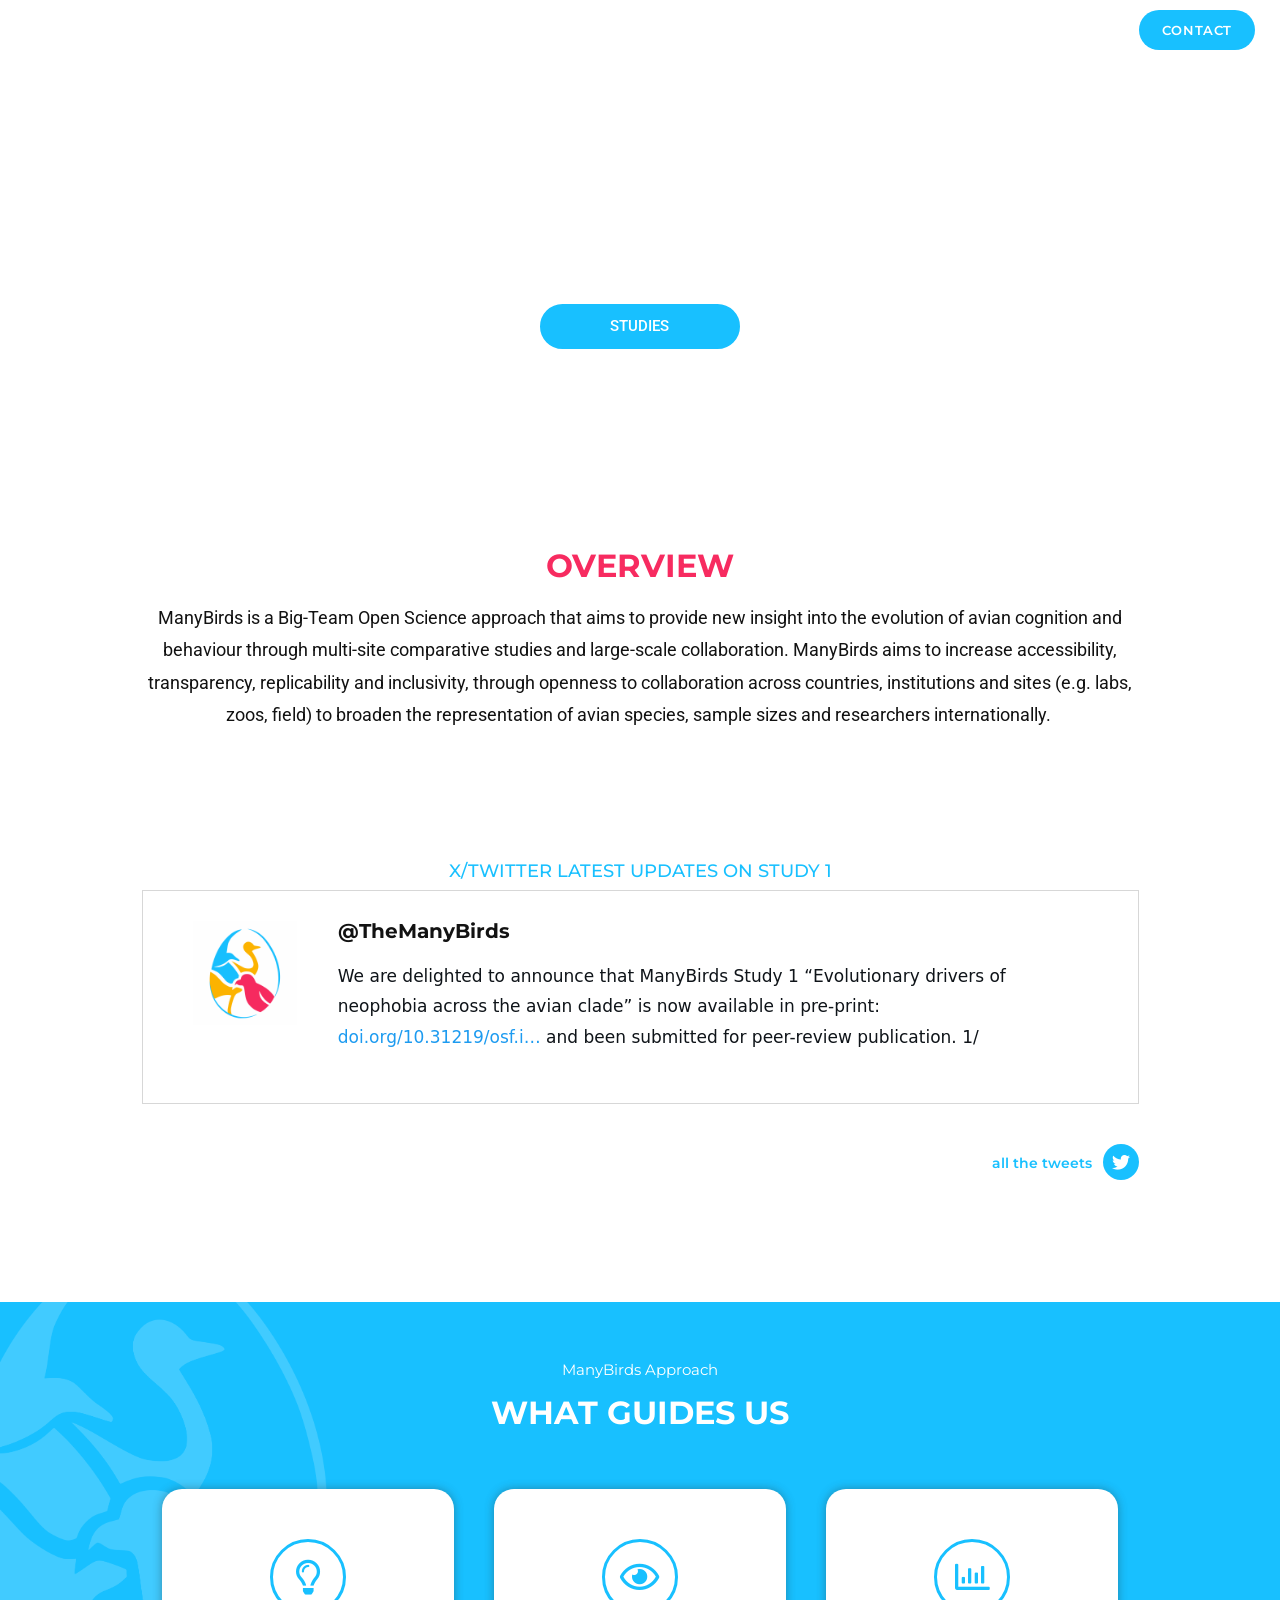
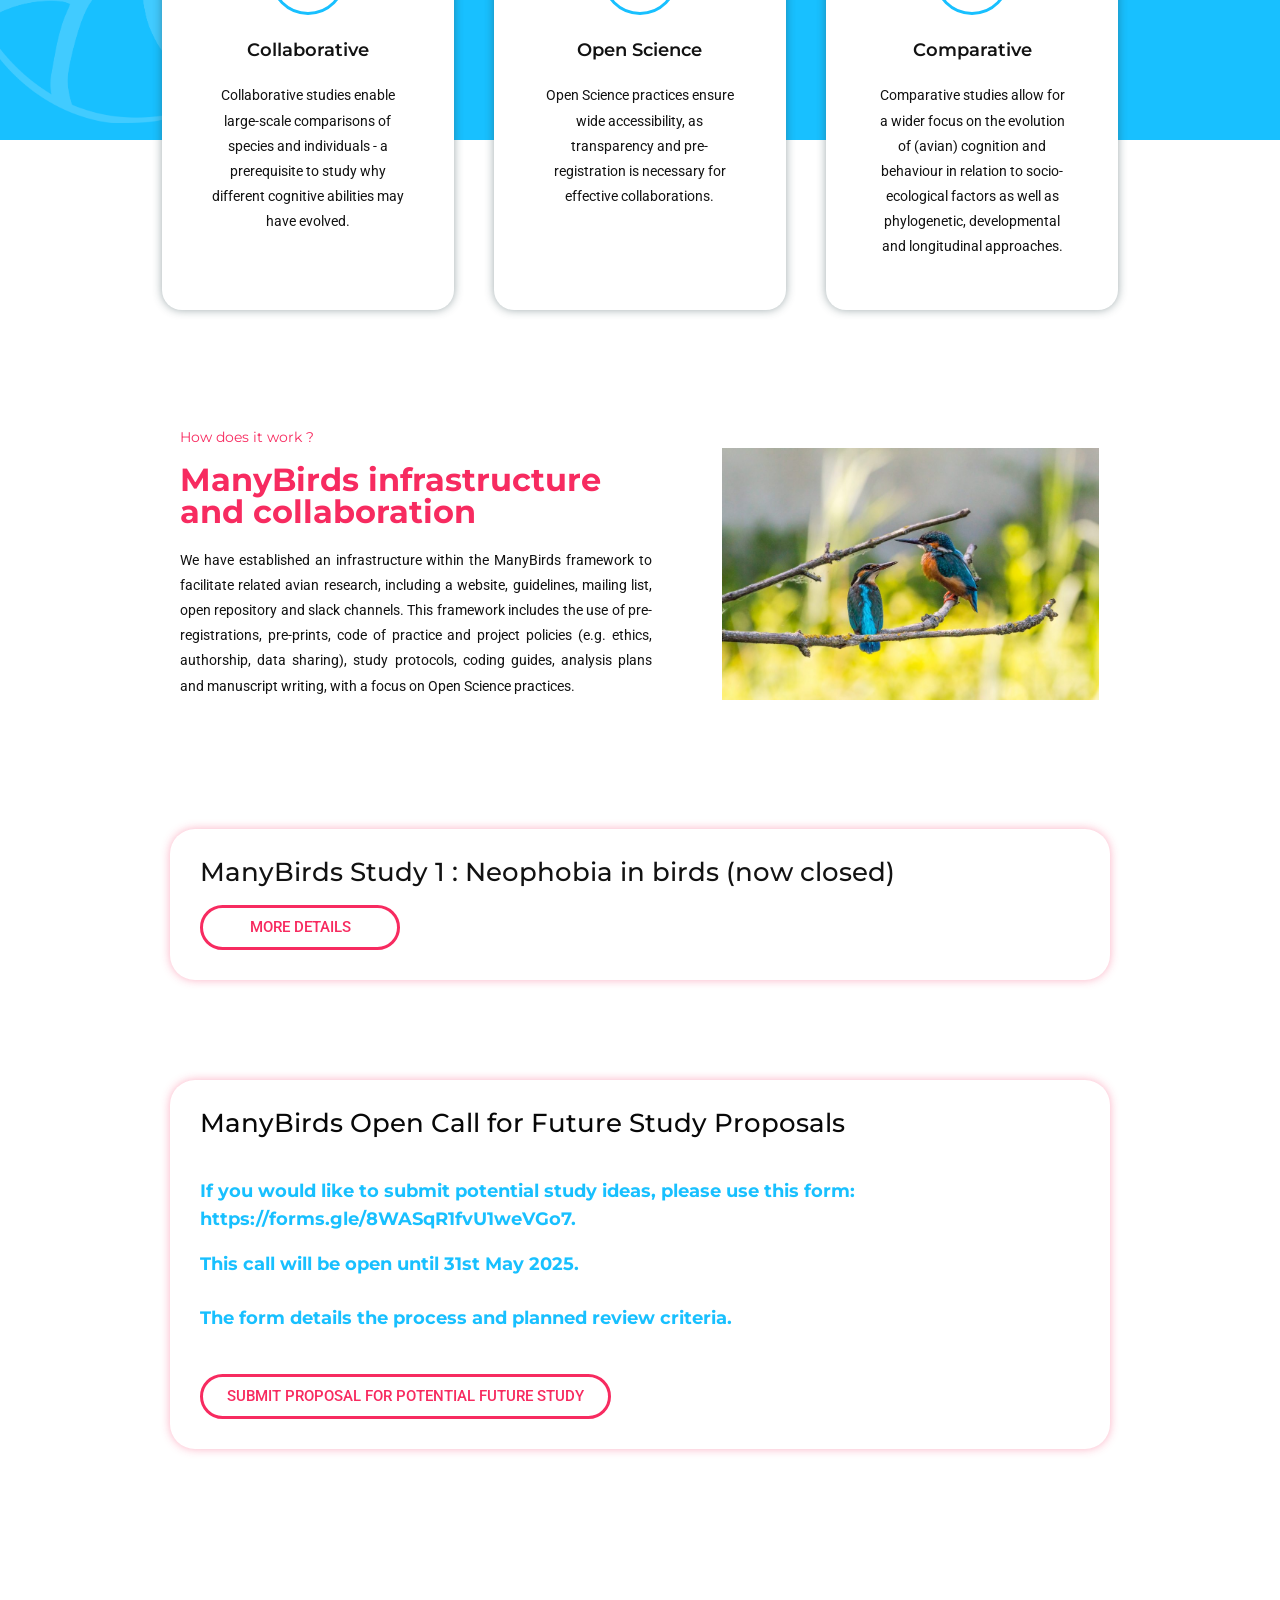
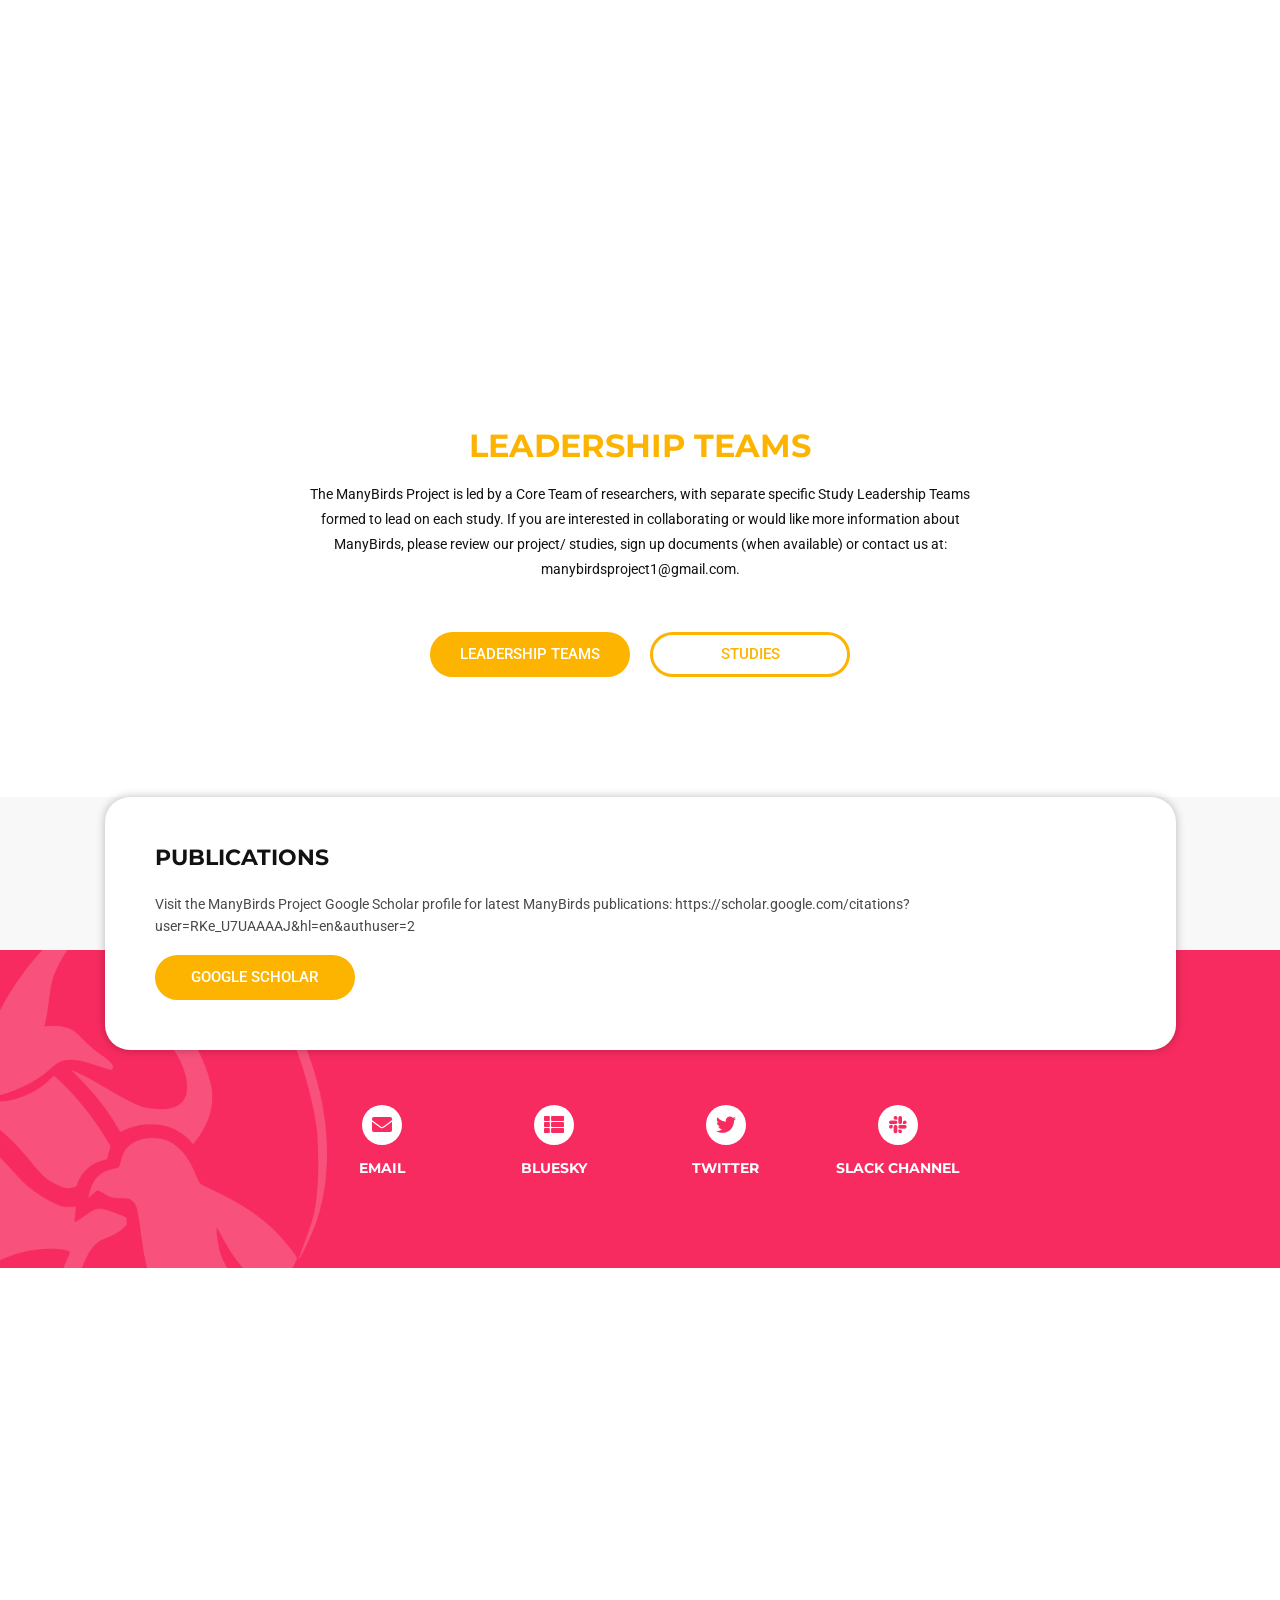
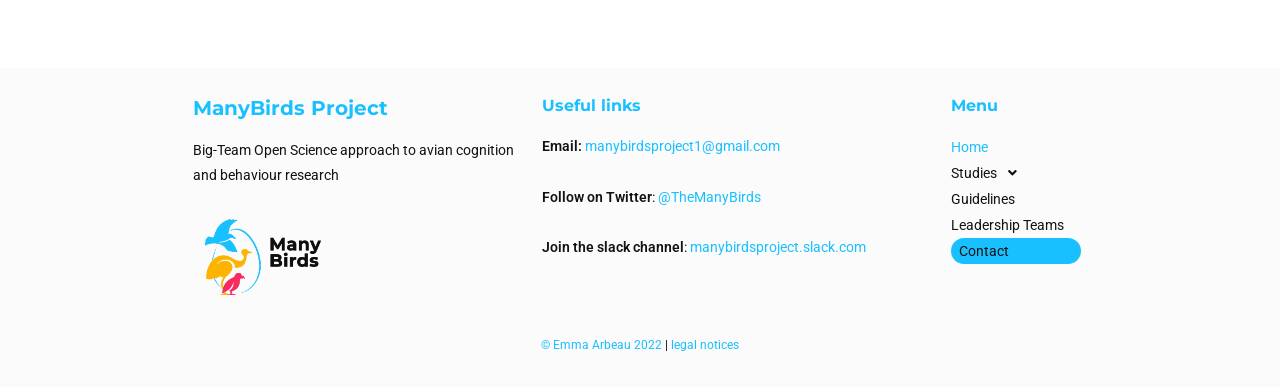
==== commit ff07d4fe: "manybirds test Signed-off-by: Matjaž Hegedič <matjaz.hegedic@gmail.com>" ====
--- a/index.html
+++ b/index.html
@@ -17,10 +17,10 @@
 	<meta property="og:description" content="A Big-Team Open Science approach to avian cognition and behaviour research.">
 	<meta property="og:url" content="/">
 	<meta property="og:site_name" content="Many Birds Projects">
-	<meta property="article:modified_time" content="2024-11-25T21:13:30+00:00">
+	<meta property="article:modified_time" content="2025-05-14T07:40:49+00:00">
 	<meta property="og:image" content="/wp-content/uploads/2021/11/manybird_logo_seul_fond_blanc-1024x1024.png">
 	<meta name="twitter:card" content="summary_large_image">
-	<script type="application/ld+json" class="yoast-schema-graph">{"@context":"https://schema.org","@graph":[{"@type":"WebPage","@id":"/","url":"/","name":"Home - Many Birds Projects","isPartOf":{"@id":"/#website"},"primaryImageOfPage":{"@id":"/#primaryimage"},"image":{"@id":"/#primaryimage"},"thumbnailUrl":"/wp-content/uploads/2021/11/manybird_logo_seul_fond_blanc-1024x1024.png","datePublished":"2021-11-11T12:47:06+00:00","dateModified":"2024-11-25T21:13:30+00:00","description":"A Big-Team Open Science approach to avian cognition and behaviour research.","breadcrumb":{"@id":"/#breadcrumb"},"inLanguage":"en-US","potentialAction":[{"@type":"ReadAction","target":["/"]}]},{"@type":"ImageObject","inLanguage":"en-US","@id":"/#primaryimage","url":"/wp-content/uploads/2021/11/manybird_logo_seul_fond_blanc-1024x1024.png","contentUrl":"/wp-content/uploads/2021/11/manybird_logo_seul_fond_blanc-1024x1024.png"},{"@type":"BreadcrumbList","@id":"/#breadcrumb","itemListElement":[{"@type":"ListItem","position":1,"name":"Home"}]},{"@type":"WebSite","@id":"/#website","url":"/","name":"Many Birds Projects","description":"Research behaviour cognition open-science","potentialAction":[{"@type":"SearchAction","target":{"@type":"EntryPoint","urlTemplate":"/?s={search_term_string}"},"query-input":"required name=search_term_string"}],"inLanguage":"en-US"}]}</script>
+	<script type="application/ld+json" class="yoast-schema-graph">{"@context":"https://schema.org","@graph":[{"@type":"WebPage","@id":"/","url":"/","name":"Home - Many Birds Projects","isPartOf":{"@id":"/#website"},"primaryImageOfPage":{"@id":"/#primaryimage"},"image":{"@id":"/#primaryimage"},"thumbnailUrl":"/wp-content/uploads/2021/11/manybird_logo_seul_fond_blanc-1024x1024.png","datePublished":"2021-11-11T12:47:06+00:00","dateModified":"2025-05-14T07:40:49+00:00","description":"A Big-Team Open Science approach to avian cognition and behaviour research.","breadcrumb":{"@id":"/#breadcrumb"},"inLanguage":"en-US","potentialAction":[{"@type":"ReadAction","target":["/"]}]},{"@type":"ImageObject","inLanguage":"en-US","@id":"/#primaryimage","url":"/wp-content/uploads/2021/11/manybird_logo_seul_fond_blanc-1024x1024.png","contentUrl":"/wp-content/uploads/2021/11/manybird_logo_seul_fond_blanc-1024x1024.png"},{"@type":"BreadcrumbList","@id":"/#breadcrumb","itemListElement":[{"@type":"ListItem","position":1,"name":"Home"}]},{"@type":"WebSite","@id":"/#website","url":"/","name":"Many Birds Projects","description":"Research behaviour cognition open-science","potentialAction":[{"@type":"SearchAction","target":{"@type":"EntryPoint","urlTemplate":"/?s={search_term_string}"},"query-input":"required name=search_term_string"}],"inLanguage":"en-US"}]}</script>
 	<!-- / Yoast SEO plugin. -->
 
 
@@ -28,9 +28,9 @@
 <link rel="alternate" type="application/rss+xml" title="Many Birds Projects &raquo; Feed" href="/feed">
 <link rel="alternate" type="application/rss+xml" title="Many Birds Projects &raquo; Comments Feed" href="/comments/feed">
 <script>
-window._wpemojiSettings = {"baseUrl":"https:\/\/s.w.org\/images\/core\/emoji\/15.0.3\/72x72\/","ext":".png","svgUrl":"https:\/\/s.w.org\/images\/core\/emoji\/15.0.3\/svg\/","svgExt":".svg","source":{"concatemoji":"https:\/\/themanybirds.local\/wp-includes\/js\/wp-emoji-release.min.js?ver=6.7.1"}};
+window._wpemojiSettings = {"baseUrl":"https:\/\/s.w.org\/images\/core\/emoji\/15.1.0\/72x72\/","ext":".png","svgUrl":"https:\/\/s.w.org\/images\/core\/emoji\/15.1.0\/svg\/","svgExt":".svg","source":{"concatemoji":"https:\/\/themanybirds.local\/wp-includes\/js\/wp-emoji-release.min.js?ver=6.8.1"}};
 /*! This file is auto-generated */
-!function(i,n){var o,s,e;function c(e){try{var t={supportTests:e,timestamp:(new Date).valueOf()};sessionStorage.setItem(o,JSON.stringify(t))}catch(e){}}function p(e,t,n){e.clearRect(0,0,e.canvas.width,e.canvas.height),e.fillText(t,0,0);var t=new Uint32Array(e.getImageData(0,0,e.canvas.width,e.canvas.height).data),r=(e.clearRect(0,0,e.canvas.width,e.canvas.height),e.fillText(n,0,0),new Uint32Array(e.getImageData(0,0,e.canvas.width,e.canvas.height).data));return t.every(function(e,t){return e===r[t]})}function u(e,t,n){switch(t){case"flag":return n(e,"🏳️‍⚧️","🏳️​⚧️")?!1:!n(e,"🇺🇳","🇺​🇳")&&!n(e,"🏴󠁧󠁢󠁥󠁮󠁧󠁿","🏴​󠁧​󠁢​󠁥​󠁮​󠁧​󠁿");case"emoji":return!n(e,"🐦‍⬛","🐦​⬛")}return!1}function f(e,t,n){var r="undefined"!=typeof WorkerGlobalScope&&self instanceof WorkerGlobalScope?new OffscreenCanvas(300,150):i.createElement("canvas"),a=r.getContext("2d",{willReadFrequently:!0}),o=(a.textBaseline="top",a.font="600 32px Arial",{});return e.forEach(function(e){o[e]=t(a,e,n)}),o}function t(e){var t=i.createElement("script");t.src=e,t.defer=!0,i.head.appendChild(t)}"undefined"!=typeof Promise&&(o="wpEmojiSettingsSupports",s=["flag","emoji"],n.supports={everything:!0,everythingExceptFlag:!0},e=new Promise(function(e){i.addEventListener("DOMContentLoaded",e,{once:!0})}),new Promise(function(t){var n=function(){try{var e=JSON.parse(sessionStorage.getItem(o));if("object"==typeof e&&"number"==typeof e.timestamp&&(new Date).valueOf()<e.timestamp+604800&&"object"==typeof e.supportTests)return e.supportTests}catch(e){}return null}();if(!n){if("undefined"!=typeof Worker&&"undefined"!=typeof OffscreenCanvas&&"undefined"!=typeof URL&&URL.createObjectURL&&"undefined"!=typeof Blob)try{var e="postMessage("+f.toString()+"("+[JSON.stringify(s),u.toString(),p.toString()].join(",")+"));",r=new Blob([e],{type:"text/javascript"}),a=new Worker(URL.createObjectURL(r),{name:"wpTestEmojiSupports"});return void(a.onmessage=function(e){c(n=e.data),a.terminate(),t(n)})}catch(e){}c(n=f(s,u,p))}t(n)}).then(function(e){for(var t in e)n.supports[t]=e[t],n.supports.everything=n.supports.everything&&n.supports[t],"flag"!==t&&(n.supports.everythingExceptFlag=n.supports.everythingExceptFlag&&n.supports[t]);n.supports.everythingExceptFlag=n.supports.everythingExceptFlag&&!n.supports.flag,n.DOMReady=!1,n.readyCallback=function(){n.DOMReady=!0}}).then(function(){return e}).then(function(){var e;n.supports.everything||(n.readyCallback(),(e=n.source||{}).concatemoji?t(e.concatemoji):e.wpemoji&&e.twemoji&&(t(e.twemoji),t(e.wpemoji)))}))}((window,document),window._wpemojiSettings);
+!function(i,n){var o,s,e;function c(e){try{var t={supportTests:e,timestamp:(new Date).valueOf()};sessionStorage.setItem(o,JSON.stringify(t))}catch(e){}}function p(e,t,n){e.clearRect(0,0,e.canvas.width,e.canvas.height),e.fillText(t,0,0);var t=new Uint32Array(e.getImageData(0,0,e.canvas.width,e.canvas.height).data),r=(e.clearRect(0,0,e.canvas.width,e.canvas.height),e.fillText(n,0,0),new Uint32Array(e.getImageData(0,0,e.canvas.width,e.canvas.height).data));return t.every(function(e,t){return e===r[t]})}function u(e,t,n){switch(t){case"flag":return n(e,"🏳️‍⚧️","🏳️​⚧️")?!1:!n(e,"🇺🇳","🇺​🇳")&&!n(e,"🏴󠁧󠁢󠁥󠁮󠁧󠁿","🏴​󠁧​󠁢​󠁥​󠁮​󠁧​󠁿");case"emoji":return!n(e,"🐦‍🔥","🐦​🔥")}return!1}function f(e,t,n){var r="undefined"!=typeof WorkerGlobalScope&&self instanceof WorkerGlobalScope?new OffscreenCanvas(300,150):i.createElement("canvas"),a=r.getContext("2d",{willReadFrequently:!0}),o=(a.textBaseline="top",a.font="600 32px Arial",{});return e.forEach(function(e){o[e]=t(a,e,n)}),o}function t(e){var t=i.createElement("script");t.src=e,t.defer=!0,i.head.appendChild(t)}"undefined"!=typeof Promise&&(o="wpEmojiSettingsSupports",s=["flag","emoji"],n.supports={everything:!0,everythingExceptFlag:!0},e=new Promise(function(e){i.addEventListener("DOMContentLoaded",e,{once:!0})}),new Promise(function(t){var n=function(){try{var e=JSON.parse(sessionStorage.getItem(o));if("object"==typeof e&&"number"==typeof e.timestamp&&(new Date).valueOf()<e.timestamp+604800&&"object"==typeof e.supportTests)return e.supportTests}catch(e){}return null}();if(!n){if("undefined"!=typeof Worker&&"undefined"!=typeof OffscreenCanvas&&"undefined"!=typeof URL&&URL.createObjectURL&&"undefined"!=typeof Blob)try{var e="postMessage("+f.toString()+"("+[JSON.stringify(s),u.toString(),p.toString()].join(",")+"));",r=new Blob([e],{type:"text/javascript"}),a=new Worker(URL.createObjectURL(r),{name:"wpTestEmojiSupports"});return void(a.onmessage=function(e){c(n=e.data),a.terminate(),t(n)})}catch(e){}c(n=f(s,u,p))}t(n)}).then(function(e){for(var t in e)n.supports[t]=e[t],n.supports.everything=n.supports.everything&&n.supports[t],"flag"!==t&&(n.supports.everythingExceptFlag=n.supports.everythingExceptFlag&&n.supports[t]);n.supports.everythingExceptFlag=n.supports.everythingExceptFlag&&!n.supports.flag,n.DOMReady=!1,n.readyCallback=function(){n.DOMReady=!0}}).then(function(){return e}).then(function(){var e;n.supports.everything||(n.readyCallback(),(e=n.source||{}).concatemoji?t(e.concatemoji):e.wpemoji&&e.twemoji&&(t(e.twemoji),t(e.wpemoji)))}))}((window,document),window._wpemojiSettings);
 </script>
 <style id="wp-emoji-styles-inline-css">img.wp-smiley, img.emoji {
 		display: inline !important;
@@ -43,7 +43,7 @@
 		background: none !important;
 		padding: 0 !important;
 	}</style>
-<link rel="stylesheet" id="wp-block-library-css" href="/wp-includes/css/dist/block-library/style.min.css?ver=6.7.1" media="all">
+<link rel="stylesheet" id="wp-block-library-css" href="/wp-includes/css/dist/block-library/style.min.css?ver=6.8.1" media="all">
 <style id="wp-block-library-theme-inline-css">.wp-block-audio :where(figcaption){color:#555;font-size:13px;text-align:center}.is-dark-theme .wp-block-audio :where(figcaption){color:#ffffffa6}.wp-block-audio{margin:0 0 1em}.wp-block-code{border:1px solid #ccc;border-radius:4px;font-family:Menlo,Consolas,monaco,monospace;padding:.8em 1em}.wp-block-embed :where(figcaption){color:#555;font-size:13px;text-align:center}.is-dark-theme .wp-block-embed :where(figcaption){color:#ffffffa6}.wp-block-embed{margin:0 0 1em}.blocks-gallery-caption{color:#555;font-size:13px;text-align:center}.is-dark-theme .blocks-gallery-caption{color:#ffffffa6}:root :where(.wp-block-image figcaption){color:#555;font-size:13px;text-align:center}.is-dark-theme :root :where(.wp-block-image figcaption){color:#ffffffa6}.wp-block-image{margin:0 0 1em}.wp-block-pullquote{border-bottom:4px solid;border-top:4px solid;color:currentColor;margin-bottom:1.75em}.wp-block-pullquote cite,.wp-block-pullquote footer,.wp-block-pullquote__citation{color:currentColor;font-size:.8125em;font-style:normal;text-transform:uppercase}.wp-block-quote{border-left:.25em solid;margin:0 0 1.75em;padding-left:1em}.wp-block-quote cite,.wp-block-quote footer{color:currentColor;font-size:.8125em;font-style:normal;position:relative}.wp-block-quote:where(.has-text-align-right){border-left:none;border-right:.25em solid;padding-left:0;padding-right:1em}.wp-block-quote:where(.has-text-align-center){border:none;padding-left:0}.wp-block-quote.is-large,.wp-block-quote.is-style-large,.wp-block-quote:where(.is-style-plain){border:none}.wp-block-search .wp-block-search__label{font-weight:700}.wp-block-search__button{border:1px solid #ccc;padding:.375em .625em}:where(.wp-block-group.has-background){padding:1.25em 2.375em}.wp-block-separator.has-css-opacity{opacity:.4}.wp-block-separator{border:none;border-bottom:2px solid;margin-left:auto;margin-right:auto}.wp-block-separator.has-alpha-channel-opacity{opacity:1}.wp-block-separator:not(.is-style-wide):not(.is-style-dots){width:100px}.wp-block-separator.has-background:not(.is-style-dots){border-bottom:none;height:1px}.wp-block-separator.has-background:not(.is-style-wide):not(.is-style-dots){height:2px}.wp-block-table{margin:0 0 1em}.wp-block-table td,.wp-block-table th{word-break:normal}.wp-block-table :where(figcaption){color:#555;font-size:13px;text-align:center}.is-dark-theme .wp-block-table :where(figcaption){color:#ffffffa6}.wp-block-video :where(figcaption){color:#555;font-size:13px;text-align:center}.is-dark-theme .wp-block-video :where(figcaption){color:#ffffffa6}.wp-block-video{margin:0 0 1em}:root :where(.wp-block-template-part.has-background){margin-bottom:0;margin-top:0;padding:1.25em 2.375em}</style>
 <style id="classic-theme-styles-inline-css">/*! This file is auto-generated */
 .wp-block-button__link{color:#fff;background-color:#32373c;border-radius:9999px;box-shadow:none;text-decoration:none;padding:calc(.667em + 2px) calc(1.333em + 2px);font-size:1.125em}.wp-block-file__button{background:#32373c;color:#fff;text-decoration:none}</style>
@@ -59,7 +59,7 @@
 <link rel="stylesheet" id="hfe-style-css" href="/wp-content/plugins/header-footer-elementor/assets/css/header-footer-elementor.css?ver=1.6.17" media="all">
 <link rel="stylesheet" id="elementor-frontend-css" href="/wp-content/plugins/elementor/assets/css/frontend-lite.min.css?ver=3.17.2" media="all">
 <link rel="stylesheet" id="eael-general-css" href="/wp-content/plugins/essential-addons-for-elementor-lite/assets/front-end/css/view/general.min.css?ver=5.8.15" media="all">
-<link rel="stylesheet" id="eael-9-css" href="/wp-content/uploads/essential-addons-elementor/eael-9.css?ver=1732569210" media="all">
+<link rel="stylesheet" id="eael-9-css" href="/wp-content/uploads/essential-addons-elementor/eael-9.css?ver=1747208449" media="all">
 <link rel="stylesheet" id="elementor-icons-css" href="/wp-content/plugins/elementor/assets/lib/eicons/css/elementor-icons.min.css?ver=5.23.0" media="all">
 <style id="elementor-icons-inline-css">.elementor-add-new-section .elementor-add-templately-promo-button{
             background-color: #5d4fff;
@@ -95,17 +95,17 @@
 <link rel="stylesheet" id="swiper-css" href="/wp-content/plugins/elementor/assets/lib/swiper/css/swiper.min.css?ver=5.3.6" media="all">
 <link rel="stylesheet" id="elementor-post-5-css" href="/wp-content/uploads/elementor/css/post-5.css?ver=1699451217" media="all">
 <link rel="stylesheet" id="elementor-global-css" href="/wp-content/uploads/elementor/css/global.css?ver=1699451407" media="all">
-<link rel="stylesheet" id="elementor-post-9-css" href="/wp-content/uploads/elementor/css/post-9.css?ver=1732569212" media="all">
+<link rel="stylesheet" id="elementor-post-9-css" href="/wp-content/uploads/elementor/css/post-9.css?ver=1747208494" media="all">
 <link rel="stylesheet" id="hfe-widgets-style-css" href="/wp-content/plugins/header-footer-elementor/inc/widgets-css/frontend.css?ver=1.6.17" media="all">
-<link rel="stylesheet" id="elementor-post-351-css" href="/wp-content/uploads/elementor/css/post-351.css?ver=1732872316" media="all">
+<link rel="stylesheet" id="elementor-post-351-css" href="/wp-content/uploads/elementor/css/post-351.css?ver=1747208680" media="all">
 <link rel="stylesheet" id="font-awesome-css" href="/wp-content/themes/oceanwp/assets/fonts/fontawesome/css/all.min.css?ver=5.15.1" media="all">
 <link rel="stylesheet" id="simple-line-icons-css" href="/wp-content/themes/oceanwp/assets/css/third/simple-line-icons.min.css?ver=2.4.0" media="all">
 <link rel="stylesheet" id="oceanwp-style-css" href="/wp-content/themes/oceanwp/assets/css/style.min.css?ver=3.1.0" media="all">
 <link rel="stylesheet" id="fontawesome-css" href="/wp-content/themes/oceanwp/inc/customizer/assets/css/fontawesome-all.min.css?ver=5.8.2" media="all">
-<link rel="stylesheet" id="oceanwp-google-font-roboto-css" href="//fonts.googleapis.com/css?family=Roboto%3A100%2C200%2C300%2C400%2C500%2C600%2C700%2C800%2C900%2C100i%2C200i%2C300i%2C400i%2C500i%2C600i%2C700i%2C800i%2C900i&#038;subset=latin&#038;display=swap&#038;ver=6.7.1" media="all">
-<link rel="stylesheet" id="oceanwp-google-font-montserrat-css" href="//fonts.googleapis.com/css?family=Montserrat%3A100%2C200%2C300%2C400%2C500%2C600%2C700%2C800%2C900%2C100i%2C200i%2C300i%2C400i%2C500i%2C600i%2C700i%2C800i%2C900i&#038;subset=latin&#038;display=swap&#038;ver=6.7.1" media="all">
-<link rel="stylesheet" id="oe-widgets-style-css" href="/wp-content/plugins/ocean-extra/assets/css/widgets.css?ver=6.7.1" media="all">
-<link rel="stylesheet" id="google-fonts-1-css" href="https://fonts.googleapis.com/css?family=Montserrat%3A100%2C100italic%2C200%2C200italic%2C300%2C300italic%2C400%2C400italic%2C500%2C500italic%2C600%2C600italic%2C700%2C700italic%2C800%2C800italic%2C900%2C900italic%7CRoboto%3A100%2C100italic%2C200%2C200italic%2C300%2C300italic%2C400%2C400italic%2C500%2C500italic%2C600%2C600italic%2C700%2C700italic%2C800%2C800italic%2C900%2C900italic&#038;display=auto&#038;ver=6.7.1" media="all">
+<link rel="stylesheet" id="oceanwp-google-font-roboto-css" href="//fonts.googleapis.com/css?family=Roboto%3A100%2C200%2C300%2C400%2C500%2C600%2C700%2C800%2C900%2C100i%2C200i%2C300i%2C400i%2C500i%2C600i%2C700i%2C800i%2C900i&#038;subset=latin&#038;display=swap&#038;ver=6.8.1" media="all">
+<link rel="stylesheet" id="oceanwp-google-font-montserrat-css" href="//fonts.googleapis.com/css?family=Montserrat%3A100%2C200%2C300%2C400%2C500%2C600%2C700%2C800%2C900%2C100i%2C200i%2C300i%2C400i%2C500i%2C600i%2C700i%2C800i%2C900i&#038;subset=latin&#038;display=swap&#038;ver=6.8.1" media="all">
+<link rel="stylesheet" id="oe-widgets-style-css" href="/wp-content/plugins/ocean-extra/assets/css/widgets.css?ver=6.8.1" media="all">
+<link rel="stylesheet" id="google-fonts-1-css" href="https://fonts.googleapis.com/css?family=Montserrat%3A100%2C100italic%2C200%2C200italic%2C300%2C300italic%2C400%2C400italic%2C500%2C500italic%2C600%2C600italic%2C700%2C700italic%2C800%2C800italic%2C900%2C900italic%7CRoboto%3A100%2C100italic%2C200%2C200italic%2C300%2C300italic%2C400%2C400italic%2C500%2C500italic%2C600%2C600italic%2C700%2C700italic%2C800%2C800italic%2C900%2C900italic&#038;display=auto&#038;ver=6.8.1" media="all">
 <link rel="stylesheet" id="elementor-icons-shared-0-css" href="/wp-content/plugins/elementor/assets/lib/font-awesome/css/fontawesome.min.css?ver=5.15.3" media="all">
 <link rel="stylesheet" id="elementor-icons-fa-brands-css" href="/wp-content/plugins/elementor/assets/lib/font-awesome/css/brands.min.css?ver=5.15.3" media="all">
 <link rel="stylesheet" id="elementor-icons-fa-regular-css" href="/wp-content/plugins/elementor/assets/lib/font-awesome/css/regular.min.css?ver=5.15.3" media="all">
@@ -117,7 +117,7 @@
 <link rel="https://api.w.org/" href="/wp-json/">
 <link rel="alternate" title="JSON" type="application/json" href="/wp-json/wp/v2/pages/9">
 <link rel="EditURI" type="application/rsd+xml" title="RSD" href="/xmlrpc.php?rsd">
-<meta name="generator" content="WordPress 6.7.1">
+<meta name="generator" content="WordPress 6.8.1">
 <link rel="shortlink" href="/">
 <link rel="alternate" title="oEmbed (JSON)" type="application/json+oembed" href="/wp-json/oembed/1.0/embed?url=https%3A%2F%2F%2F">
 <link rel="alternate" title="oEmbed (XML)" type="text/xml+oembed" href="/wp-json/oembed/1.0/embed?url=https%3A%2F%2F%2F#038;format=xml">
@@ -136,7 +136,7 @@
 <style type="text/css">/* General CSS */a:hover,a.light:hover,.theme-heading .text::before,.theme-heading .text::after,#top-bar-content >a:hover,#top-bar-social li.oceanwp-email a:hover,#site-navigation-wrap .dropdown-menu >li >a:hover,#site-header.medium-header #medium-searchform button:hover,.oceanwp-mobile-menu-icon a:hover,.blog-entry.post .blog-entry-header .entry-title a:hover,.blog-entry.post .blog-entry-readmore a:hover,.blog-entry.thumbnail-entry .blog-entry-category a,ul.meta li a:hover,.dropcap,.single nav.post-navigation .nav-links .title,body .related-post-title a:hover,body #wp-calendar caption,body .contact-info-widget.default i,body .contact-info-widget.big-icons i,body .custom-links-widget .oceanwp-custom-links li a:hover,body .custom-links-widget .oceanwp-custom-links li a:hover:before,body .posts-thumbnails-widget li a:hover,body .social-widget li.oceanwp-email a:hover,.comment-author .comment-meta .comment-reply-link,#respond #cancel-comment-reply-link:hover,#footer-widgets .footer-box a:hover,#footer-bottom a:hover,#footer-bottom #footer-bottom-menu a:hover,.sidr a:hover,.sidr-class-dropdown-toggle:hover,.sidr-class-menu-item-has-children.active >a,.sidr-class-menu-item-has-children.active >a >.sidr-class-dropdown-toggle,input[type=checkbox]:checked:before{color:#18c0ff}.single nav.post-navigation .nav-links .title .owp-icon use,.blog-entry.post .blog-entry-readmore a:hover .owp-icon use,body .contact-info-widget.default .owp-icon use,body .contact-info-widget.big-icons .owp-icon use{stroke:#18c0ff}input[type="button"],input[type="reset"],input[type="submit"],button[type="submit"],.button,#site-navigation-wrap .dropdown-menu >li.btn >a >span,.thumbnail:hover i,.post-quote-content,.omw-modal .omw-close-modal,body .contact-info-widget.big-icons li:hover i,body div.wpforms-container-full .wpforms-form input[type=submit],body div.wpforms-container-full .wpforms-form button[type=submit],body div.wpforms-container-full .wpforms-form .wpforms-page-button{background-color:#18c0ff}.thumbnail:hover .link-post-svg-icon{background-color:#18c0ff}body .contact-info-widget.big-icons li:hover .owp-icon{background-color:#18c0ff}.widget-title{border-color:#18c0ff}blockquote{border-color:#18c0ff}#searchform-dropdown{border-color:#18c0ff}.dropdown-menu .sub-menu{border-color:#18c0ff}.blog-entry.large-entry .blog-entry-readmore a:hover{border-color:#18c0ff}.oceanwp-newsletter-form-wrap input[type="email"]:focus{border-color:#18c0ff}.social-widget li.oceanwp-email a:hover{border-color:#18c0ff}#respond #cancel-comment-reply-link:hover{border-color:#18c0ff}body .contact-info-widget.big-icons li:hover i{border-color:#18c0ff}#footer-widgets .oceanwp-newsletter-form-wrap input[type="email"]:focus{border-color:#18c0ff}blockquote,.wp-block-quote{border-left-color:#18c0ff}body .contact-info-widget.big-icons li:hover .owp-icon{border-color:#18c0ff}input[type="button"]:hover,input[type="reset"]:hover,input[type="submit"]:hover,button[type="submit"]:hover,input[type="button"]:focus,input[type="reset"]:focus,input[type="submit"]:focus,button[type="submit"]:focus,.button:hover,#site-navigation-wrap .dropdown-menu >li.btn >a:hover >span,.post-quote-author,.omw-modal .omw-close-modal:hover,body div.wpforms-container-full .wpforms-form input[type=submit]:hover,body div.wpforms-container-full .wpforms-form button[type=submit]:hover,body div.wpforms-container-full .wpforms-form .wpforms-page-button:hover{background-color:rgba(24,192,255,0.75)}a{color:#18c0ff}a .owp-icon use{stroke:#18c0ff}a:hover{color:rgba(24,192,255,0.74)}a:hover .owp-icon use{stroke:rgba(24,192,255,0.74)}.theme-button,input[type="submit"],button[type="submit"],button,.button,body div.wpforms-container-full .wpforms-form input[type=submit],body div.wpforms-container-full .wpforms-form button[type=submit],body div.wpforms-container-full .wpforms-form .wpforms-page-button{border-radius:25px}body .theme-button,body input[type="submit"],body button[type="submit"],body button,body .button,body div.wpforms-container-full .wpforms-form input[type=submit],body div.wpforms-container-full .wpforms-form button[type=submit],body div.wpforms-container-full .wpforms-form .wpforms-page-button{background-color:#18c0ff}body .theme-button:hover,body input[type="submit"]:hover,body button[type="submit"]:hover,body button:hover,body .button:hover,body div.wpforms-container-full .wpforms-form input[type=submit]:hover,body div.wpforms-container-full .wpforms-form input[type=submit]:active,body div.wpforms-container-full .wpforms-form button[type=submit]:hover,body div.wpforms-container-full .wpforms-form button[type=submit]:active,body div.wpforms-container-full .wpforms-form .wpforms-page-button:hover,body div.wpforms-container-full .wpforms-form .wpforms-page-button:active{background-color:rgba(24,192,255,0.56)}/* Header CSS */#site-logo #site-logo-inner,.oceanwp-social-menu .social-menu-inner,#site-header.full_screen-header .menu-bar-inner,.after-header-content .after-header-content-inner{height:40px}#site-navigation-wrap .dropdown-menu >li >a,.oceanwp-mobile-menu-icon a,.mobile-menu-close,.after-header-content-inner >a{line-height:40px}#site-header-inner{padding:10px 40px 10px 40px}#site-header.has-header-media .overlay-header-media{background-color:rgba(0,0,0,0.5)}#site-logo #site-logo-inner a img,#site-header.center-header #site-navigation-wrap .middle-site-logo a img{max-width:40px}#site-navigation-wrap .dropdown-menu >li >a,.oceanwp-mobile-menu-icon a,#searchform-header-replace-close{color:#ffffff}#site-navigation-wrap .dropdown-menu >li >a .owp-icon use,.oceanwp-mobile-menu-icon a .owp-icon use,#searchform-header-replace-close .owp-icon use{stroke:#ffffff}#site-navigation-wrap .dropdown-menu >li >a:hover,.oceanwp-mobile-menu-icon a:hover,#searchform-header-replace-close:hover{color:#18c0ff}#site-navigation-wrap .dropdown-menu >li >a:hover .owp-icon use,.oceanwp-mobile-menu-icon a:hover .owp-icon use,#searchform-header-replace-close:hover .owp-icon use{stroke:#18c0ff}.dropdown-menu .sub-menu,#searchform-dropdown,.current-shop-items-dropdown{border-color:#18c0ff}body .sidr a:hover,body .sidr-class-dropdown-toggle:hover,body .sidr-class-dropdown-toggle .fa,body .sidr-class-menu-item-has-children.active >a,body .sidr-class-menu-item-has-children.active >a >.sidr-class-dropdown-toggle,#mobile-dropdown ul li a:hover,#mobile-dropdown ul li a .dropdown-toggle:hover,#mobile-dropdown .menu-item-has-children.active >a,#mobile-dropdown .menu-item-has-children.active >a >.dropdown-toggle,#mobile-fullscreen ul li a:hover,#mobile-fullscreen .oceanwp-social-menu.simple-social ul li a:hover{color:#18c0ff}#mobile-fullscreen a.close:hover .close-icon-inner,#mobile-fullscreen a.close:hover .close-icon-inner::after{background-color:#18c0ff}/* Footer Widgets CSS */#footer-widgets{background-color:#18c0ff}#footer-widgets,#footer-widgets p,#footer-widgets li a:before,#footer-widgets .contact-info-widget span.oceanwp-contact-title,#footer-widgets .recent-posts-date,#footer-widgets .recent-posts-comments,#footer-widgets .widget-recent-posts-icons li .fa{color:#ffffff}/* Typography CSS */body{font-family:Roboto}h1,h2,h3,h4,h5,h6,.theme-heading,.widget-title,.oceanwp-widget-recent-posts-title,.comment-reply-title,.entry-title,.sidebar-box .widget-title{font-family:Montserrat}h1{font-weight:700}h2{font-weight:700}#site-navigation-wrap .dropdown-menu >li >a,#site-header.full_screen-header .fs-dropdown-menu >li >a,#site-header.top-header #site-navigation-wrap .dropdown-menu >li >a,#site-header.center-header #site-navigation-wrap .dropdown-menu >li >a,#site-header.medium-header #site-navigation-wrap .dropdown-menu >li >a,.oceanwp-mobile-menu-icon a{font-family:Montserrat;font-weight:600;text-transform:uppercase}</style>
 </head>
 
-<body class="home page-template-default page page-id-9 wp-embed-responsive ehf-footer ehf-template-oceanwp ehf-stylesheet-oceanwp oceanwp-theme dropdown-mobile has-transparent-header no-header-border default-breakpoint content-full-screen page-header-disabled has-breadcrumbs has-blog-grid elementor-default elementor-kit-5 elementor-page elementor-page-9" itemscope="itemscope" itemtype="https://schema.org/WebPage">
+<body class="home wp-singular page-template-default page page-id-9 wp-embed-responsive wp-theme-oceanwp ehf-footer ehf-template-oceanwp ehf-stylesheet-oceanwp oceanwp-theme dropdown-mobile has-transparent-header no-header-border default-breakpoint content-full-screen page-header-disabled has-breadcrumbs has-blog-grid elementor-default elementor-kit-5 elementor-page elementor-page-9" itemscope="itemscope" itemtype="https://schema.org/WebPage">
 
 	
 	
@@ -301,7 +301,7 @@
 								<div class="elementor-element elementor-element-aaefdf1 elementor-align-right elementor-mobile-align-center elementor-widget elementor-widget-button" data-id="aaefdf1" data-element_type="widget" data-widget_type="button.default">
 				<div class="elementor-widget-container">
 					<div class="elementor-button-wrapper">
-			<a class="elementor-button elementor-button-link elementor-size-sm" href="https://themanybirds.com/contact">
+			<a class="elementor-button elementor-button-link elementor-size-sm" href="/contact">
 						<span class="elementor-button-content-wrapper">
 						<span class="elementor-button-text">Join us</span>
 		</span>
@@ -316,7 +316,7 @@
 								<div class="elementor-element elementor-element-cbe8b98 elementor-align-center elementor-mobile-align-center elementor-widget elementor-widget-button" data-id="cbe8b98" data-element_type="widget" data-widget_type="button.default">
 				<div class="elementor-widget-container">
 					<div class="elementor-button-wrapper">
-			<a class="elementor-button elementor-button-link elementor-size-sm" href="https://themanybirds.com/studies">
+			<a class="elementor-button elementor-button-link elementor-size-sm" href="/studies">
 						<span class="elementor-button-content-wrapper">
 						<span class="elementor-button-text">STUDIES</span>
 		</span>
@@ -331,7 +331,7 @@
 								<div class="elementor-element elementor-element-e6ca941 elementor-align-left elementor-mobile-align-center elementor-widget elementor-widget-button" data-id="e6ca941" data-element_type="widget" data-widget_type="button.default">
 				<div class="elementor-widget-container">
 					<div class="elementor-button-wrapper">
-			<a class="elementor-button elementor-button-link elementor-size-sm" href="https://themanybirds.com/core-and-study-team-leads">
+			<a class="elementor-button elementor-button-link elementor-size-sm" href="/core-and-study-team-leads">
 						<span class="elementor-button-content-wrapper">
 						<span class="elementor-button-text">LEADERSHIP TEAMS</span>
 		</span>
@@ -739,7 +739,7 @@
 								<div class="elementor-element elementor-element-789ea1fb elementor-align-right elementor-mobile-align-center elementor-widget elementor-widget-button" data-id="789ea1fb" data-element_type="widget" data-widget_type="button.default">
 				<div class="elementor-widget-container">
 					<div class="elementor-button-wrapper">
-			<a class="elementor-button elementor-button-link elementor-size-sm" href="https://themanybirds.com/core-and-study-team-leads">
+			<a class="elementor-button elementor-button-link elementor-size-sm" href="/core-and-study-team-leads">
 						<span class="elementor-button-content-wrapper">
 						<span class="elementor-button-text">LEADERSHIP TEAMS</span>
 		</span>
@@ -754,7 +754,7 @@
 								<div class="elementor-element elementor-element-be1aab5 elementor-align-left elementor-mobile-align-center elementor-widget elementor-widget-button" data-id="be1aab5" data-element_type="widget" data-widget_type="button.default">
 				<div class="elementor-widget-container">
 					<div class="elementor-button-wrapper">
-			<a class="elementor-button elementor-button-link elementor-size-sm" href="https://themanybirds.com/studies">
+			<a class="elementor-button elementor-button-link elementor-size-sm" href="/studies">
 						<span class="elementor-button-content-wrapper">
 						<span class="elementor-button-text">STUDIES</span>
 		</span>
@@ -807,12 +807,12 @@
 				<div class="elementor-widget-container">
 					<div class="elementor-icon-box-wrapper">
 						<div class="elementor-icon-box-icon">
-				<a href="https://themanybirds.com/contact" target="_blank" class="elementor-icon elementor-animation-" tabindex="-1">
+				<a href="/contact" target="_blank" class="elementor-icon elementor-animation-" tabindex="-1">
 				<i aria-hidden="true" class="fas fa-envelope"></i>				</a>
 			</div>
 						<div class="elementor-icon-box-content">
 				<h3 class="elementor-icon-box-title">
-					<a href="https://themanybirds.com/contact" target="_blank">
+					<a href="/contact" target="_blank">
 						Email					</a>
 				</h3>
 							</div>
@@ -1003,7 +1003,7 @@
 			<div class="elementor-widget-wrap elementor-element-populated">
 								<div class="elementor-element elementor-element-59d5614 elementor-widget elementor-widget-text-editor" data-id="59d5614" data-element_type="widget" data-widget_type="text-editor.default">
 				<div class="elementor-widget-container">
-							<a href="https://www.emmaarbeau.com/">© Emma Arbeau 2022</a> | <a href="https://themanybirds.com/legal-notice">legal notices</a>						</div>
+							<p><a href="https://www.emmaarbeau.com/">© Emma Arbeau 2022</a> | <a href="/legal-notice">legal notices</a></p>						</div>
 				</div>
 					</div>
 		</div>
@@ -1028,18 +1028,19 @@
 
 
 
-<link rel="stylesheet" id="academicons-css" href="/wp-content/plugins/teachpress/includes/academicons/css/academicons.min.css?ver=6.7.1" media="all">
+<script type="speculationrules">{"prefetch":[{"source":"document","where":{"and":[{"href_matches":"\/*"},{"not":{"href_matches":["\/wp-*.php","\/wp-admin\/*","\/wp-content\/uploads\/*","\/wp-content\/*","\/wp-content\/plugins\/*","\/wp-content\/themes\/oceanwp\/*","\/*\\?(.+)"]}},{"not":{"selector_matches":"a[rel~=\"nofollow\"]"}},{"not":{"selector_matches":".no-prefetch, .no-prefetch a"}}]},"eagerness":"conservative"}]}</script>
+<link rel="stylesheet" id="academicons-css" href="/wp-content/plugins/teachpress/includes/academicons/css/academicons.min.css?ver=6.8.1" media="all">
 <link rel="stylesheet" id="font-awesome-5-all-css" href="/wp-content/plugins/elementor/assets/lib/font-awesome/css/all.min.css?ver=5.8.15" media="all">
 <link rel="stylesheet" id="font-awesome-4-shim-css" href="/wp-content/plugins/elementor/assets/lib/font-awesome/css/v4-shims.min.css?ver=5.8.15" media="all">
-<script id="eael-general-js-extra">var localize = {"ajaxurl":"https:\/\/themanybirds.local\/wp-admin\/admin-ajax.php","nonce":"88b6b9462d","i18n":{"added":"Added ","compare":"Compare","loading":"Loading..."},"eael_translate_text":{"required_text":"is a required field","invalid_text":"Invalid","billing_text":"Billing","shipping_text":"Shipping","fg_mfp_counter_text":"of"},"page_permalink":"https:\/\/themanybirds.local\/","cart_redirectition":"","cart_page_url":"","el_breakpoints":{"mobile":{"label":"Mobile Portrait","value":767,"default_value":767,"direction":"max","is_enabled":true},"mobile_extra":{"label":"Mobile Landscape","value":880,"default_value":880,"direction":"max","is_enabled":false},"tablet":{"label":"Tablet Portrait","value":1024,"default_value":1024,"direction":"max","is_enabled":true},"tablet_extra":{"label":"Tablet Landscape","value":1200,"default_value":1200,"direction":"max","is_enabled":false},"laptop":{"label":"Laptop","value":1366,"default_value":1366,"direction":"max","is_enabled":false},"widescreen":{"label":"Widescreen","value":2400,"default_value":2400,"direction":"min","is_enabled":false}}};</script>
+<script id="eael-general-js-extra">var localize = {"ajaxurl":"https:\/\/themanybirds.local\/wp-admin\/admin-ajax.php","nonce":"4f40a9f948","i18n":{"added":"Added ","compare":"Compare","loading":"Loading..."},"eael_translate_text":{"required_text":"is a required field","invalid_text":"Invalid","billing_text":"Billing","shipping_text":"Shipping","fg_mfp_counter_text":"of"},"page_permalink":"https:\/\/themanybirds.local\/","cart_redirectition":"","cart_page_url":"","el_breakpoints":{"mobile":{"label":"Mobile Portrait","value":767,"default_value":767,"direction":"max","is_enabled":true},"mobile_extra":{"label":"Mobile Landscape","value":880,"default_value":880,"direction":"max","is_enabled":false},"tablet":{"label":"Tablet Portrait","value":1024,"default_value":1024,"direction":"max","is_enabled":true},"tablet_extra":{"label":"Tablet Landscape","value":1200,"default_value":1200,"direction":"max","is_enabled":false},"laptop":{"label":"Laptop","value":1366,"default_value":1366,"direction":"max","is_enabled":false},"widescreen":{"label":"Widescreen","value":2400,"default_value":2400,"direction":"min","is_enabled":false}}};</script>
 <script src="/wp-content/plugins/essential-addons-for-elementor-lite/assets/front-end/js/view/general.min.js?ver=5.8.15" id="eael-general-js"></script>
-<script src="/wp-content/uploads/essential-addons-elementor/eael-9.js?ver=1732569210" id="eael-9-js"></script>
+<script src="/wp-content/uploads/essential-addons-elementor/eael-9.js?ver=1747208449" id="eael-9-js"></script>
 <script src="/wp-includes/js/imagesloaded.min.js?ver=5.0.0" id="imagesloaded-js"></script>
 <script src="/wp-content/themes/oceanwp/assets/js/vendors/isotope.pkgd.min.js?ver=3.0.6" id="ow-isotop-js"></script>
 <script src="/wp-content/themes/oceanwp/assets/js/vendors/flickity.pkgd.min.js?ver=3.1.0" id="ow-flickity-js"></script>
 <script src="/wp-content/themes/oceanwp/assets/js/vendors/sidr.js?ver=3.1.0" id="ow-sidr-js"></script>
 <script src="/wp-content/themes/oceanwp/assets/js/vendors/magnific-popup.min.js?ver=3.1.0" id="ow-magnific-popup-js"></script>
-<script id="oceanwp-main-js-extra">var oceanwpLocalize = {"nonce":"4d0a0ab88e","isRTL":"","menuSearchStyle":"disabled","mobileMenuSearchStyle":"disabled","sidrSource":null,"sidrDisplace":"1","sidrSide":"left","sidrDropdownTarget":"link","verticalHeaderTarget":"link","customSelects":".woocommerce-ordering .orderby, #dropdown_product_cat, .widget_categories select, .widget_archive select, .single-product .variations_form .variations select","ajax_url":"https:\/\/themanybirds.local\/wp-admin\/admin-ajax.php","oe_mc_wpnonce":"f0a74a348f"};</script>
+<script id="oceanwp-main-js-extra">var oceanwpLocalize = {"nonce":"a91109ffd3","isRTL":"","menuSearchStyle":"disabled","mobileMenuSearchStyle":"disabled","sidrSource":null,"sidrDisplace":"1","sidrSide":"left","sidrDropdownTarget":"link","verticalHeaderTarget":"link","customSelects":".woocommerce-ordering .orderby, #dropdown_product_cat, .widget_categories select, .widget_archive select, .single-product .variations_form .variations select","ajax_url":"https:\/\/themanybirds.local\/wp-admin\/admin-ajax.php","oe_mc_wpnonce":"7239be1020"};</script>
 <script src="/wp-content/themes/oceanwp/assets/js/theme.vanilla.min.js?ver=3.1.0" id="oceanwp-main-js"></script>
 <!--[if lt IE 9]>
 <script src="/wp-content/themes/oceanwp/assets/js/third/html5.min.js?ver=3.1.0" id="html5shiv-js"></script>
@@ -1054,7 +1055,7 @@
 <script src="/wp-content/plugins/elementor/assets/js/frontend.min.js?ver=3.17.2" id="elementor-frontend-js"></script>
 <script src="/wp-includes/js/underscore.min.js?ver=1.13.7" id="underscore-js"></script>
 <script id="wp-util-js-extra">var _wpUtilSettings = {"ajax":{"url":"\/wp-admin\/admin-ajax.php"}};</script>
-<script src="/wp-includes/js/wp-util.min.js?ver=6.7.1" id="wp-util-js"></script>
+<script src="/wp-includes/js/wp-util.min.js?ver=6.8.1" id="wp-util-js"></script>
 <script id="wpforms-elementor-js-extra">var wpformsElementorVars = {"captcha_provider":"recaptcha","recaptcha_type":"v2"};</script>
 <script src="/wp-content/plugins/wpforms-lite/assets/js/integrations/elementor/frontend.min.js?ver=1.8.4.1" id="wpforms-elementor-js"></script>
 </body>
--- a/wp-includes/css/dist/block-library/style.min.css
+++ b/wp-includes/css/dist/block-library/style.min.css
@@ -1,4 +1,6 @@
-@charset "UTF-8";.wp-block-archives{box-sizing:border-box}.wp-block-archives-dropdown label{display:block}.wp-block-avatar{line-height:0}.wp-block-avatar,.wp-block-avatar img{box-sizing:border-box}.wp-block-avatar.aligncenter{text-align:center}.wp-block-audio{box-sizing:border-box}.wp-block-audio :where(figcaption){margin-bottom:1em;margin-top:.5em}.wp-block-audio audio{min-width:300px;width:100%}.wp-block-button__link{box-sizing:border-box;cursor:pointer;display:inline-block;text-align:center;word-break:break-word}.wp-block-button__link.aligncenter{text-align:center}.wp-block-button__link.alignright{text-align:right}:where(.wp-block-button__link){border-radius:9999px;box-shadow:none;padding:calc(.667em + 2px) calc(1.333em + 2px);text-decoration:none}.wp-block-button[style*=text-decoration] .wp-block-button__link{text-decoration:inherit}.wp-block-buttons>.wp-block-button.has-custom-width{max-width:none}.wp-block-buttons>.wp-block-button.has-custom-width .wp-block-button__link{width:100%}.wp-block-buttons>.wp-block-button.has-custom-font-size .wp-block-button__link{font-size:inherit}.wp-block-buttons>.wp-block-button.wp-block-button__width-25{width:calc(25% - var(--wp--style--block-gap, .5em)*.75)}.wp-block-buttons>.wp-block-button.wp-block-button__width-50{width:calc(50% - var(--wp--style--block-gap, .5em)*.5)}.wp-block-buttons>.wp-block-button.wp-block-button__width-75{width:calc(75% - var(--wp--style--block-gap, .5em)*.25)}.wp-block-buttons>.wp-block-button.wp-block-button__width-100{flex-basis:100%;width:100%}.wp-block-buttons.is-vertical>.wp-block-button.wp-block-button__width-25{width:25%}.wp-block-buttons.is-vertical>.wp-block-button.wp-block-button__width-50{width:50%}.wp-block-buttons.is-vertical>.wp-block-button.wp-block-button__width-75{width:75%}.wp-block-button.is-style-squared,.wp-block-button__link.wp-block-button.is-style-squared{border-radius:0}.wp-block-button.no-border-radius,.wp-block-button__link.no-border-radius{border-radius:0!important}:root :where(.wp-block-button .wp-block-button__link.is-style-outline),:root :where(.wp-block-button.is-style-outline>.wp-block-button__link){border:2px solid;padding:.667em 1.333em}:root :where(.wp-block-button .wp-block-button__link.is-style-outline:not(.has-text-color)),:root :where(.wp-block-button.is-style-outline>.wp-block-button__link:not(.has-text-color)){color:currentColor}:root :where(.wp-block-button .wp-block-button__link.is-style-outline:not(.has-background)),:root :where(.wp-block-button.is-style-outline>.wp-block-button__link:not(.has-background)){background-color:initial;background-image:none}.wp-block-buttons.is-vertical{flex-direction:column}.wp-block-buttons.is-vertical>.wp-block-button:last-child{margin-bottom:0}.wp-block-buttons>.wp-block-button{display:inline-block;margin:0}.wp-block-buttons.is-content-justification-left{justify-content:flex-start}.wp-block-buttons.is-content-justification-left.is-vertical{align-items:flex-start}.wp-block-buttons.is-content-justification-center{justify-content:center}.wp-block-buttons.is-content-justification-center.is-vertical{align-items:center}.wp-block-buttons.is-content-justification-right{justify-content:flex-end}.wp-block-buttons.is-content-justification-right.is-vertical{align-items:flex-end}.wp-block-buttons.is-content-justification-space-between{justify-content:space-between}.wp-block-buttons.aligncenter{text-align:center}.wp-block-buttons:not(.is-content-justification-space-between,.is-content-justification-right,.is-content-justification-left,.is-content-justification-center) .wp-block-button.aligncenter{margin-left:auto;margin-right:auto;width:100%}.wp-block-buttons[style*=text-decoration] .wp-block-button,.wp-block-buttons[style*=text-decoration] .wp-block-button__link{text-decoration:inherit}.wp-block-buttons.has-custom-font-size .wp-block-button__link{font-size:inherit}.wp-block-button.aligncenter,.wp-block-calendar{text-align:center}.wp-block-calendar td,.wp-block-calendar th{border:1px solid;padding:.25em}.wp-block-calendar th{font-weight:400}.wp-block-calendar caption{background-color:inherit}.wp-block-calendar table{border-collapse:collapse;width:100%}.wp-block-calendar table:where(:not(.has-text-color)){color:#40464d}.wp-block-calendar table:where(:not(.has-text-color)) td,.wp-block-calendar table:where(:not(.has-text-color)) th{border-color:#ddd}.wp-block-calendar table.has-background th{background-color:inherit}.wp-block-calendar table.has-text-color th{color:inherit}:where(.wp-block-calendar table:not(.has-background) th){background:#ddd}.wp-block-categories{box-sizing:border-box}.wp-block-categories.alignleft{margin-right:2em}.wp-block-categories.alignright{margin-left:2em}.wp-block-categories.wp-block-categories-dropdown.aligncenter{text-align:center}.wp-block-categories .wp-block-categories__label{display:block;width:100%}.wp-block-code{box-sizing:border-box}.wp-block-code code{display:block;font-family:inherit;overflow-wrap:break-word;white-space:pre-wrap}.wp-block-columns{align-items:normal!important;box-sizing:border-box;display:flex;flex-wrap:wrap!important}@media (min-width:782px){.wp-block-columns{flex-wrap:nowrap!important}}.wp-block-columns.are-vertically-aligned-top{align-items:flex-start}.wp-block-columns.are-vertically-aligned-center{align-items:center}.wp-block-columns.are-vertically-aligned-bottom{align-items:flex-end}@media (max-width:781px){.wp-block-columns:not(.is-not-stacked-on-mobile)>.wp-block-column{flex-basis:100%!important}}@media (min-width:782px){.wp-block-columns:not(.is-not-stacked-on-mobile)>.wp-block-column{flex-basis:0;flex-grow:1}.wp-block-columns:not(.is-not-stacked-on-mobile)>.wp-block-column[style*=flex-basis]{flex-grow:0}}.wp-block-columns.is-not-stacked-on-mobile{flex-wrap:nowrap!important}.wp-block-columns.is-not-stacked-on-mobile>.wp-block-column{flex-basis:0;flex-grow:1}.wp-block-columns.is-not-stacked-on-mobile>.wp-block-column[style*=flex-basis]{flex-grow:0}:where(.wp-block-columns){margin-bottom:1.75em}:where(.wp-block-columns.has-background){padding:1.25em 2.375em}.wp-block-column{flex-grow:1;min-width:0;overflow-wrap:break-word;word-break:break-word}.wp-block-column.is-vertically-aligned-top{align-self:flex-start}.wp-block-column.is-vertically-aligned-center{align-self:center}.wp-block-column.is-vertically-aligned-bottom{align-self:flex-end}.wp-block-column.is-vertically-aligned-stretch{align-self:stretch}.wp-block-column.is-vertically-aligned-bottom,.wp-block-column.is-vertically-aligned-center,.wp-block-column.is-vertically-aligned-top{width:100%}.wp-block-post-comments{box-sizing:border-box}.wp-block-post-comments .alignleft{float:left}.wp-block-post-comments .alignright{float:right}.wp-block-post-comments .navigation:after{clear:both;content:"";display:table}.wp-block-post-comments .commentlist{clear:both;list-style:none;margin:0;padding:0}.wp-block-post-comments .commentlist .comment{min-height:2.25em;padding-left:3.25em}.wp-block-post-comments .commentlist .comment p{font-size:1em;line-height:1.8;margin:1em 0}.wp-block-post-comments .commentlist .children{list-style:none;margin:0;padding:0}.wp-block-post-comments .comment-author{line-height:1.5}.wp-block-post-comments .comment-author .avatar{border-radius:1.5em;display:block;float:left;height:2.5em;margin-right:.75em;margin-top:.5em;width:2.5em}.wp-block-post-comments .comment-author cite{font-style:normal}.wp-block-post-comments .comment-meta{font-size:.875em;line-height:1.5}.wp-block-post-comments .comment-meta b{font-weight:400}.wp-block-post-comments .comment-meta .comment-awaiting-moderation{display:block;margin-bottom:1em;margin-top:1em}.wp-block-post-comments .comment-body .commentmetadata{font-size:.875em}.wp-block-post-comments .comment-form-author label,.wp-block-post-comments .comment-form-comment label,.wp-block-post-comments .comment-form-email label,.wp-block-post-comments .comment-form-url label{display:block;margin-bottom:.25em}.wp-block-post-comments .comment-form input:not([type=submit]):not([type=checkbox]),.wp-block-post-comments .comment-form textarea{box-sizing:border-box;display:block;width:100%}.wp-block-post-comments .comment-form-cookies-consent{display:flex;gap:.25em}.wp-block-post-comments .comment-form-cookies-consent #wp-comment-cookies-consent{margin-top:.35em}.wp-block-post-comments .comment-reply-title{margin-bottom:0}.wp-block-post-comments .comment-reply-title :where(small){font-size:var(--wp--preset--font-size--medium,smaller);margin-left:.5em}.wp-block-post-comments .reply{font-size:.875em;margin-bottom:1.4em}.wp-block-post-comments input:not([type=submit]),.wp-block-post-comments textarea{border:1px solid #949494;font-family:inherit;font-size:1em}.wp-block-post-comments input:not([type=submit]):not([type=checkbox]),.wp-block-post-comments textarea{padding:calc(.667em + 2px)}:where(.wp-block-post-comments input[type=submit]){border:none}.wp-block-comments-pagination>.wp-block-comments-pagination-next,.wp-block-comments-pagination>.wp-block-comments-pagination-numbers,.wp-block-comments-pagination>.wp-block-comments-pagination-previous{margin-bottom:.5em;margin-right:.5em}.wp-block-comments-pagination>.wp-block-comments-pagination-next:last-child,.wp-block-comments-pagination>.wp-block-comments-pagination-numbers:last-child,.wp-block-comments-pagination>.wp-block-comments-pagination-previous:last-child{margin-right:0}.wp-block-comments-pagination .wp-block-comments-pagination-previous-arrow{display:inline-block;margin-right:1ch}.wp-block-comments-pagination .wp-block-comments-pagination-previous-arrow:not(.is-arrow-chevron){transform:scaleX(1)}.wp-block-comments-pagination .wp-block-comments-pagination-next-arrow{display:inline-block;margin-left:1ch}.wp-block-comments-pagination .wp-block-comments-pagination-next-arrow:not(.is-arrow-chevron){transform:scaleX(1)}.wp-block-comments-pagination.aligncenter{justify-content:center}.wp-block-comment-template{box-sizing:border-box;list-style:none;margin-bottom:0;max-width:100%;padding:0}.wp-block-comment-template li{clear:both}.wp-block-comment-template ol{list-style:none;margin-bottom:0;max-width:100%;padding-left:2rem}.wp-block-comment-template.alignleft{float:left}.wp-block-comment-template.aligncenter{margin-left:auto;margin-right:auto;width:-moz-fit-content;width:fit-content}.wp-block-comment-template.alignright{float:right}.wp-block-comment-date{box-sizing:border-box}.comment-awaiting-moderation{display:block;font-size:.875em;line-height:1.5}.wp-block-comment-author-name,.wp-block-comment-content,.wp-block-comment-edit-link,.wp-block-comment-reply-link{box-sizing:border-box}.wp-block-cover,.wp-block-cover-image{align-items:center;background-position:50%;box-sizing:border-box;display:flex;justify-content:center;min-height:430px;overflow:hidden;overflow:clip;padding:1em;position:relative}.wp-block-cover .has-background-dim:not([class*=-background-color]),.wp-block-cover-image .has-background-dim:not([class*=-background-color]),.wp-block-cover-image.has-background-dim:not([class*=-background-color]),.wp-block-cover.has-background-dim:not([class*=-background-color]){background-color:#000}.wp-block-cover .has-background-dim.has-background-gradient,.wp-block-cover-image .has-background-dim.has-background-gradient{background-color:initial}.wp-block-cover-image.has-background-dim:before,.wp-block-cover.has-background-dim:before{background-color:inherit;content:""}.wp-block-cover .wp-block-cover__background,.wp-block-cover .wp-block-cover__gradient-background,.wp-block-cover-image .wp-block-cover__background,.wp-block-cover-image .wp-block-cover__gradient-background,.wp-block-cover-image.has-background-dim:not(.has-background-gradient):before,.wp-block-cover.has-background-dim:not(.has-background-gradient):before{bottom:0;left:0;opacity:.5;position:absolute;right:0;top:0;z-index:1}.wp-block-cover-image.has-background-dim.has-background-dim-10 .wp-block-cover__background,.wp-block-cover-image.has-background-dim.has-background-dim-10 .wp-block-cover__gradient-background,.wp-block-cover-image.has-background-dim.has-background-dim-10:not(.has-background-gradient):before,.wp-block-cover.has-background-dim.has-background-dim-10 .wp-block-cover__background,.wp-block-cover.has-background-dim.has-background-dim-10 .wp-block-cover__gradient-background,.wp-block-cover.has-background-dim.has-background-dim-10:not(.has-background-gradient):before{opacity:.1}.wp-block-cover-image.has-background-dim.has-background-dim-20 .wp-block-cover__background,.wp-block-cover-image.has-background-dim.has-background-dim-20 .wp-block-cover__gradient-background,.wp-block-cover-image.has-background-dim.has-background-dim-20:not(.has-background-gradient):before,.wp-block-cover.has-background-dim.has-background-dim-20 .wp-block-cover__background,.wp-block-cover.has-background-dim.has-background-dim-20 .wp-block-cover__gradient-background,.wp-block-cover.has-background-dim.has-background-dim-20:not(.has-background-gradient):before{opacity:.2}.wp-block-cover-image.has-background-dim.has-background-dim-30 .wp-block-cover__background,.wp-block-cover-image.has-background-dim.has-background-dim-30 .wp-block-cover__gradient-background,.wp-block-cover-image.has-background-dim.has-background-dim-30:not(.has-background-gradient):before,.wp-block-cover.has-background-dim.has-background-dim-30 .wp-block-cover__background,.wp-block-cover.has-background-dim.has-background-dim-30 .wp-block-cover__gradient-background,.wp-block-cover.has-background-dim.has-background-dim-30:not(.has-background-gradient):before{opacity:.3}.wp-block-cover-image.has-background-dim.has-background-dim-40 .wp-block-cover__background,.wp-block-cover-image.has-background-dim.has-background-dim-40 .wp-block-cover__gradient-background,.wp-block-cover-image.has-background-dim.has-background-dim-40:not(.has-background-gradient):before,.wp-block-cover.has-background-dim.has-background-dim-40 .wp-block-cover__background,.wp-block-cover.has-background-dim.has-background-dim-40 .wp-block-cover__gradient-background,.wp-block-cover.has-background-dim.has-background-dim-40:not(.has-background-gradient):before{opacity:.4}.wp-block-cover-image.has-background-dim.has-background-dim-50 .wp-block-cover__background,.wp-block-cover-image.has-background-dim.has-background-dim-50 .wp-block-cover__gradient-background,.wp-block-cover-image.has-background-dim.has-background-dim-50:not(.has-background-gradient):before,.wp-block-cover.has-background-dim.has-background-dim-50 .wp-block-cover__background,.wp-block-cover.has-background-dim.has-background-dim-50 .wp-block-cover__gradient-background,.wp-block-cover.has-background-dim.has-background-dim-50:not(.has-background-gradient):before{opacity:.5}.wp-block-cover-image.has-background-dim.has-background-dim-60 .wp-block-cover__background,.wp-block-cover-image.has-background-dim.has-background-dim-60 .wp-block-cover__gradient-background,.wp-block-cover-image.has-background-dim.has-background-dim-60:not(.has-background-gradient):before,.wp-block-cover.has-background-dim.has-background-dim-60 .wp-block-cover__background,.wp-block-cover.has-background-dim.has-background-dim-60 .wp-block-cover__gradient-background,.wp-block-cover.has-background-dim.has-background-dim-60:not(.has-background-gradient):before{opacity:.6}.wp-block-cover-image.has-background-dim.has-background-dim-70 .wp-block-cover__background,.wp-block-cover-image.has-background-dim.has-background-dim-70 .wp-block-cover__gradient-background,.wp-block-cover-image.has-background-dim.has-background-dim-70:not(.has-background-gradient):before,.wp-block-cover.has-background-dim.has-background-dim-70 .wp-block-cover__background,.wp-block-cover.has-background-dim.has-background-dim-70 .wp-block-cover__gradient-background,.wp-block-cover.has-background-dim.has-background-dim-70:not(.has-background-gradient):before{opacity:.7}.wp-block-cover-image.has-background-dim.has-background-dim-80 .wp-block-cover__background,.wp-block-cover-image.has-background-dim.has-background-dim-80 .wp-block-cover__gradient-background,.wp-block-cover-image.has-background-dim.has-background-dim-80:not(.has-background-gradient):before,.wp-block-cover.has-background-dim.has-background-dim-80 .wp-block-cover__background,.wp-block-cover.has-background-dim.has-background-dim-80 .wp-block-cover__gradient-background,.wp-block-cover.has-background-dim.has-background-dim-80:not(.has-background-gradient):before{opacity:.8}.wp-block-cover-image.has-background-dim.has-background-dim-90 .wp-block-cover__background,.wp-block-cover-image.has-background-dim.has-background-dim-90 .wp-block-cover__gradient-background,.wp-block-cover-image.has-background-dim.has-background-dim-90:not(.has-background-gradient):before,.wp-block-cover.has-background-dim.has-background-dim-90 .wp-block-cover__background,.wp-block-cover.has-background-dim.has-background-dim-90 .wp-block-cover__gradient-background,.wp-block-cover.has-background-dim.has-background-dim-90:not(.has-background-gradient):before{opacity:.9}.wp-block-cover-image.has-background-dim.has-background-dim-100 .wp-block-cover__background,.wp-block-cover-image.has-background-dim.has-background-dim-100 .wp-block-cover__gradient-background,.wp-block-cover-image.has-background-dim.has-background-dim-100:not(.has-background-gradient):before,.wp-block-cover.has-background-dim.has-background-dim-100 .wp-block-cover__background,.wp-block-cover.has-background-dim.has-background-dim-100 .wp-block-cover__gradient-background,.wp-block-cover.has-background-dim.has-background-dim-100:not(.has-background-gradient):before{opacity:1}.wp-block-cover .wp-block-cover__background.has-background-dim.has-background-dim-0,.wp-block-cover .wp-block-cover__gradient-background.has-background-dim.has-background-dim-0,.wp-block-cover-image .wp-block-cover__background.has-background-dim.has-background-dim-0,.wp-block-cover-image .wp-block-cover__gradient-background.has-background-dim.has-background-dim-0{opacity:0}.wp-block-cover .wp-block-cover__background.has-background-dim.has-background-dim-10,.wp-block-cover .wp-block-cover__gradient-background.has-background-dim.has-background-dim-10,.wp-block-cover-image .wp-block-cover__background.has-background-dim.has-background-dim-10,.wp-block-cover-image .wp-block-cover__gradient-background.has-background-dim.has-background-dim-10{opacity:.1}.wp-block-cover .wp-block-cover__background.has-background-dim.has-background-dim-20,.wp-block-cover .wp-block-cover__gradient-background.has-background-dim.has-background-dim-20,.wp-block-cover-image .wp-block-cover__background.has-background-dim.has-background-dim-20,.wp-block-cover-image .wp-block-cover__gradient-background.has-background-dim.has-background-dim-20{opacity:.2}.wp-block-cover .wp-block-cover__background.has-background-dim.has-background-dim-30,.wp-block-cover .wp-block-cover__gradient-background.has-background-dim.has-background-dim-30,.wp-block-cover-image .wp-block-cover__background.has-background-dim.has-background-dim-30,.wp-block-cover-image .wp-block-cover__gradient-background.has-background-dim.has-background-dim-30{opacity:.3}.wp-block-cover .wp-block-cover__background.has-background-dim.has-background-dim-40,.wp-block-cover .wp-block-cover__gradient-background.has-background-dim.has-background-dim-40,.wp-block-cover-image .wp-block-cover__background.has-background-dim.has-background-dim-40,.wp-block-cover-image .wp-block-cover__gradient-background.has-background-dim.has-background-dim-40{opacity:.4}.wp-block-cover .wp-block-cover__background.has-background-dim.has-background-dim-50,.wp-block-cover .wp-block-cover__gradient-background.has-background-dim.has-background-dim-50,.wp-block-cover-image .wp-block-cover__background.has-background-dim.has-background-dim-50,.wp-block-cover-image .wp-block-cover__gradient-background.has-background-dim.has-background-dim-50{opacity:.5}.wp-block-cover .wp-block-cover__background.has-background-dim.has-background-dim-60,.wp-block-cover .wp-block-cover__gradient-background.has-background-dim.has-background-dim-60,.wp-block-cover-image .wp-block-cover__background.has-background-dim.has-background-dim-60,.wp-block-cover-image .wp-block-cover__gradient-background.has-background-dim.has-background-dim-60{opacity:.6}.wp-block-cover .wp-block-cover__background.has-background-dim.has-background-dim-70,.wp-block-cover .wp-block-cover__gradient-background.has-background-dim.has-background-dim-70,.wp-block-cover-image .wp-block-cover__background.has-background-dim.has-background-dim-70,.wp-block-cover-image .wp-block-cover__gradient-background.has-background-dim.has-background-dim-70{opacity:.7}.wp-block-cover .wp-block-cover__background.has-background-dim.has-background-dim-80,.wp-block-cover .wp-block-cover__gradient-background.has-background-dim.has-background-dim-80,.wp-block-cover-image .wp-block-cover__background.has-background-dim.has-background-dim-80,.wp-block-cover-image .wp-block-cover__gradient-background.has-background-dim.has-background-dim-80{opacity:.8}.wp-block-cover .wp-block-cover__background.has-background-dim.has-background-dim-90,.wp-block-cover .wp-block-cover__gradient-background.has-background-dim.has-background-dim-90,.wp-block-cover-image .wp-block-cover__background.has-background-dim.has-background-dim-90,.wp-block-cover-image .wp-block-cover__gradient-background.has-background-dim.has-background-dim-90{opacity:.9}.wp-block-cover .wp-block-cover__background.has-background-dim.has-background-dim-100,.wp-block-cover .wp-block-cover__gradient-background.has-background-dim.has-background-dim-100,.wp-block-cover-image .wp-block-cover__background.has-background-dim.has-background-dim-100,.wp-block-cover-image .wp-block-cover__gradient-background.has-background-dim.has-background-dim-100{opacity:1}.wp-block-cover-image.alignleft,.wp-block-cover-image.alignright,.wp-block-cover.alignleft,.wp-block-cover.alignright{max-width:420px;width:100%}.wp-block-cover-image.aligncenter,.wp-block-cover-image.alignleft,.wp-block-cover-image.alignright,.wp-block-cover.aligncenter,.wp-block-cover.alignleft,.wp-block-cover.alignright{display:flex}.wp-block-cover .wp-block-cover__inner-container,.wp-block-cover-image .wp-block-cover__inner-container{color:inherit;width:100%;z-index:1}.has-modal-open .wp-block-cover .wp-block-cover__inner-container,.has-modal-open .wp-block-cover-image .wp-block-cover__inner-container{z-index:auto}.wp-block-cover-image.is-position-top-left,.wp-block-cover.is-position-top-left{align-items:flex-start;justify-content:flex-start}.wp-block-cover-image.is-position-top-center,.wp-block-cover.is-position-top-center{align-items:flex-start;justify-content:center}.wp-block-cover-image.is-position-top-right,.wp-block-cover.is-position-top-right{align-items:flex-start;justify-content:flex-end}.wp-block-cover-image.is-position-center-left,.wp-block-cover.is-position-center-left{align-items:center;justify-content:flex-start}.wp-block-cover-image.is-position-center-center,.wp-block-cover.is-position-center-center{align-items:center;justify-content:center}.wp-block-cover-image.is-position-center-right,.wp-block-cover.is-position-center-right{align-items:center;justify-content:flex-end}.wp-block-cover-image.is-position-bottom-left,.wp-block-cover.is-position-bottom-left{align-items:flex-end;justify-content:flex-start}.wp-block-cover-image.is-position-bottom-center,.wp-block-cover.is-position-bottom-center{align-items:flex-end;justify-content:center}.wp-block-cover-image.is-position-bottom-right,.wp-block-cover.is-position-bottom-right{align-items:flex-end;justify-content:flex-end}.wp-block-cover-image.has-custom-content-position.has-custom-content-position .wp-block-cover__inner-container,.wp-block-cover.has-custom-content-position.has-custom-content-position .wp-block-cover__inner-container{margin:0}.wp-block-cover-image.has-custom-content-position.has-custom-content-position.is-position-bottom-left .wp-block-cover__inner-container,.wp-block-cover-image.has-custom-content-position.has-custom-content-position.is-position-bottom-right .wp-block-cover__inner-container,.wp-block-cover-image.has-custom-content-position.has-custom-content-position.is-position-center-left .wp-block-cover__inner-container,.wp-block-cover-image.has-custom-content-position.has-custom-content-position.is-position-center-right .wp-block-cover__inner-container,.wp-block-cover-image.has-custom-content-position.has-custom-content-position.is-position-top-left .wp-block-cover__inner-container,.wp-block-cover-image.has-custom-content-position.has-custom-content-position.is-position-top-right .wp-block-cover__inner-container,.wp-block-cover.has-custom-content-position.has-custom-content-position.is-position-bottom-left .wp-block-cover__inner-container,.wp-block-cover.has-custom-content-position.has-custom-content-position.is-position-bottom-right .wp-block-cover__inner-container,.wp-block-cover.has-custom-content-position.has-custom-content-position.is-position-center-left .wp-block-cover__inner-container,.wp-block-cover.has-custom-content-position.has-custom-content-position.is-position-center-right .wp-block-cover__inner-container,.wp-block-cover.has-custom-content-position.has-custom-content-position.is-position-top-left .wp-block-cover__inner-container,.wp-block-cover.has-custom-content-position.has-custom-content-position.is-position-top-right .wp-block-cover__inner-container{margin:0;width:auto}.wp-block-cover .wp-block-cover__image-background,.wp-block-cover video.wp-block-cover__video-background,.wp-block-cover-image .wp-block-cover__image-background,.wp-block-cover-image video.wp-block-cover__video-background{border:none;bottom:0;box-shadow:none;height:100%;left:0;margin:0;max-height:none;max-width:none;object-fit:cover;outline:none;padding:0;position:absolute;right:0;top:0;width:100%}.wp-block-cover-image.has-parallax,.wp-block-cover.has-parallax,.wp-block-cover__image-background.has-parallax,video.wp-block-cover__video-background.has-parallax{background-attachment:fixed;background-repeat:no-repeat;background-size:cover}@supports (-webkit-touch-callout:inherit){.wp-block-cover-image.has-parallax,.wp-block-cover.has-parallax,.wp-block-cover__image-background.has-parallax,video.wp-block-cover__video-background.has-parallax{background-attachment:scroll}}@media (prefers-reduced-motion:reduce){.wp-block-cover-image.has-parallax,.wp-block-cover.has-parallax,.wp-block-cover__image-background.has-parallax,video.wp-block-cover__video-background.has-parallax{background-attachment:scroll}}.wp-block-cover-image.is-repeated,.wp-block-cover.is-repeated,.wp-block-cover__image-background.is-repeated,video.wp-block-cover__video-background.is-repeated{background-repeat:repeat;background-size:auto}.wp-block-cover__image-background,.wp-block-cover__video-background{z-index:0}.wp-block-cover-image-text,.wp-block-cover-image-text a,.wp-block-cover-image-text a:active,.wp-block-cover-image-text a:focus,.wp-block-cover-image-text a:hover,.wp-block-cover-text,.wp-block-cover-text a,.wp-block-cover-text a:active,.wp-block-cover-text a:focus,.wp-block-cover-text a:hover,section.wp-block-cover-image h2,section.wp-block-cover-image h2 a,section.wp-block-cover-image h2 a:active,section.wp-block-cover-image h2 a:focus,section.wp-block-cover-image h2 a:hover{color:#fff}.wp-block-cover-image .wp-block-cover.has-left-content{justify-content:flex-start}.wp-block-cover-image .wp-block-cover.has-right-content{justify-content:flex-end}.wp-block-cover-image.has-left-content .wp-block-cover-image-text,.wp-block-cover.has-left-content .wp-block-cover-text,section.wp-block-cover-image.has-left-content>h2{margin-left:0;text-align:left}.wp-block-cover-image.has-right-content .wp-block-cover-image-text,.wp-block-cover.has-right-content .wp-block-cover-text,section.wp-block-cover-image.has-right-content>h2{margin-right:0;text-align:right}.wp-block-cover .wp-block-cover-text,.wp-block-cover-image .wp-block-cover-image-text,section.wp-block-cover-image>h2{font-size:2em;line-height:1.25;margin-bottom:0;max-width:840px;padding:.44em;text-align:center;z-index:1}:where(.wp-block-cover-image:not(.has-text-color)),:where(.wp-block-cover:not(.has-text-color)){color:#fff}:where(.wp-block-cover-image.is-light:not(.has-text-color)),:where(.wp-block-cover.is-light:not(.has-text-color)){color:#000}:root :where(.wp-block-cover h1:not(.has-text-color)),:root :where(.wp-block-cover h2:not(.has-text-color)),:root :where(.wp-block-cover h3:not(.has-text-color)),:root :where(.wp-block-cover h4:not(.has-text-color)),:root :where(.wp-block-cover h5:not(.has-text-color)),:root :where(.wp-block-cover h6:not(.has-text-color)),:root :where(.wp-block-cover p:not(.has-text-color)){color:inherit}.wp-block-details{box-sizing:border-box}.wp-block-details summary{cursor:pointer}.wp-block-embed.alignleft,.wp-block-embed.alignright,.wp-block[data-align=left]>[data-type="core/embed"],.wp-block[data-align=right]>[data-type="core/embed"]{max-width:360px;width:100%}.wp-block-embed.alignleft .wp-block-embed__wrapper,.wp-block-embed.alignright .wp-block-embed__wrapper,.wp-block[data-align=left]>[data-type="core/embed"] .wp-block-embed__wrapper,.wp-block[data-align=right]>[data-type="core/embed"] .wp-block-embed__wrapper{min-width:280px}.wp-block-cover .wp-block-embed{min-height:240px;min-width:320px}.wp-block-embed{overflow-wrap:break-word}.wp-block-embed :where(figcaption){margin-bottom:1em;margin-top:.5em}.wp-block-embed iframe{max-width:100%}.wp-block-embed__wrapper{position:relative}.wp-embed-responsive .wp-has-aspect-ratio .wp-block-embed__wrapper:before{content:"";display:block;padding-top:50%}.wp-embed-responsive .wp-has-aspect-ratio iframe{bottom:0;height:100%;left:0;position:absolute;right:0;top:0;width:100%}.wp-embed-responsive .wp-embed-aspect-21-9 .wp-block-embed__wrapper:before{padding-top:42.85%}.wp-embed-responsive .wp-embed-aspect-18-9 .wp-block-embed__wrapper:before{padding-top:50%}.wp-embed-responsive .wp-embed-aspect-16-9 .wp-block-embed__wrapper:before{padding-top:56.25%}.wp-embed-responsive .wp-embed-aspect-4-3 .wp-block-embed__wrapper:before{padding-top:75%}.wp-embed-responsive .wp-embed-aspect-1-1 .wp-block-embed__wrapper:before{padding-top:100%}.wp-embed-responsive .wp-embed-aspect-9-16 .wp-block-embed__wrapper:before{padding-top:177.77%}.wp-embed-responsive .wp-embed-aspect-1-2 .wp-block-embed__wrapper:before{padding-top:200%}.wp-block-file{box-sizing:border-box}.wp-block-file:not(.wp-element-button){font-size:.8em}.wp-block-file.aligncenter{text-align:center}.wp-block-file.alignright{text-align:right}.wp-block-file *+.wp-block-file__button{margin-left:.75em}:where(.wp-block-file){margin-bottom:1.5em}.wp-block-file__embed{margin-bottom:1em}:where(.wp-block-file__button){border-radius:2em;display:inline-block;padding:.5em 1em}:where(.wp-block-file__button):is(a):active,:where(.wp-block-file__button):is(a):focus,:where(.wp-block-file__button):is(a):hover,:where(.wp-block-file__button):is(a):visited{box-shadow:none;color:#fff;opacity:.85;text-decoration:none}.wp-block-form-input__label{display:flex;flex-direction:column;gap:.25em;margin-bottom:.5em;width:100%}.wp-block-form-input__label.is-label-inline{align-items:center;flex-direction:row;gap:.5em}.wp-block-form-input__label.is-label-inline .wp-block-form-input__label-content{margin-bottom:.5em}.wp-block-form-input__label:has(input[type=checkbox]){flex-direction:row;width:-moz-fit-content;width:fit-content}.wp-block-form-input__label:has(input[type=checkbox]) .wp-block-form-input__label-content{margin:0}.wp-block-form-input__label:has(.wp-block-form-input__label-content+input[type=checkbox]){flex-direction:row-reverse}.wp-block-form-input__label-content{width:-moz-fit-content;width:fit-content}.wp-block-form-input__input{font-size:1em;margin-bottom:.5em;padding:0 .5em}.wp-block-form-input__input[type=date],.wp-block-form-input__input[type=datetime-local],.wp-block-form-input__input[type=datetime],.wp-block-form-input__input[type=email],.wp-block-form-input__input[type=month],.wp-block-form-input__input[type=number],.wp-block-form-input__input[type=password],.wp-block-form-input__input[type=search],.wp-block-form-input__input[type=tel],.wp-block-form-input__input[type=text],.wp-block-form-input__input[type=time],.wp-block-form-input__input[type=url],.wp-block-form-input__input[type=week]{border:1px solid;line-height:2;min-height:2em}textarea.wp-block-form-input__input{min-height:10em}.blocks-gallery-grid:not(.has-nested-images),.wp-block-gallery:not(.has-nested-images){display:flex;flex-wrap:wrap;list-style-type:none;margin:0;padding:0}.blocks-gallery-grid:not(.has-nested-images) .blocks-gallery-image,.blocks-gallery-grid:not(.has-nested-images) .blocks-gallery-item,.wp-block-gallery:not(.has-nested-images) .blocks-gallery-image,.wp-block-gallery:not(.has-nested-images) .blocks-gallery-item{display:flex;flex-direction:column;flex-grow:1;justify-content:center;margin:0 1em 1em 0;position:relative;width:calc(50% - 1em)}.blocks-gallery-grid:not(.has-nested-images) .blocks-gallery-image:nth-of-type(2n),.blocks-gallery-grid:not(.has-nested-images) .blocks-gallery-item:nth-of-type(2n),.wp-block-gallery:not(.has-nested-images) .blocks-gallery-image:nth-of-type(2n),.wp-block-gallery:not(.has-nested-images) .blocks-gallery-item:nth-of-type(2n){margin-right:0}.blocks-gallery-grid:not(.has-nested-images) .blocks-gallery-image figure,.blocks-gallery-grid:not(.has-nested-images) .blocks-gallery-item figure,.wp-block-gallery:not(.has-nested-images) .blocks-gallery-image figure,.wp-block-gallery:not(.has-nested-images) .blocks-gallery-item figure{align-items:flex-end;display:flex;height:100%;justify-content:flex-start;margin:0}.blocks-gallery-grid:not(.has-nested-images) .blocks-gallery-image img,.blocks-gallery-grid:not(.has-nested-images) .blocks-gallery-item img,.wp-block-gallery:not(.has-nested-images) .blocks-gallery-image img,.wp-block-gallery:not(.has-nested-images) .blocks-gallery-item img{display:block;height:auto;max-width:100%;width:auto}.blocks-gallery-grid:not(.has-nested-images) .blocks-gallery-image figcaption,.blocks-gallery-grid:not(.has-nested-images) .blocks-gallery-item figcaption,.wp-block-gallery:not(.has-nested-images) .blocks-gallery-image figcaption,.wp-block-gallery:not(.has-nested-images) .blocks-gallery-item figcaption{background:linear-gradient(0deg,#000000b3,#0000004d 70%,#0000);bottom:0;box-sizing:border-box;color:#fff;font-size:.8em;margin:0;max-height:100%;overflow:auto;padding:3em .77em .7em;position:absolute;text-align:center;width:100%;z-index:2}.blocks-gallery-grid:not(.has-nested-images) .blocks-gallery-image figcaption img,.blocks-gallery-grid:not(.has-nested-images) .blocks-gallery-item figcaption img,.wp-block-gallery:not(.has-nested-images) .blocks-gallery-image figcaption img,.wp-block-gallery:not(.has-nested-images) .blocks-gallery-item figcaption img{display:inline}.blocks-gallery-grid:not(.has-nested-images) figcaption,.wp-block-gallery:not(.has-nested-images) figcaption{flex-grow:1}.blocks-gallery-grid:not(.has-nested-images).is-cropped .blocks-gallery-image a,.blocks-gallery-grid:not(.has-nested-images).is-cropped .blocks-gallery-image img,.blocks-gallery-grid:not(.has-nested-images).is-cropped .blocks-gallery-item a,.blocks-gallery-grid:not(.has-nested-images).is-cropped .blocks-gallery-item img,.wp-block-gallery:not(.has-nested-images).is-cropped .blocks-gallery-image a,.wp-block-gallery:not(.has-nested-images).is-cropped .blocks-gallery-image img,.wp-block-gallery:not(.has-nested-images).is-cropped .blocks-gallery-item a,.wp-block-gallery:not(.has-nested-images).is-cropped .blocks-gallery-item img{flex:1;height:100%;object-fit:cover;width:100%}.blocks-gallery-grid:not(.has-nested-images).columns-1 .blocks-gallery-image,.blocks-gallery-grid:not(.has-nested-images).columns-1 .blocks-gallery-item,.wp-block-gallery:not(.has-nested-images).columns-1 .blocks-gallery-image,.wp-block-gallery:not(.has-nested-images).columns-1 .blocks-gallery-item{margin-right:0;width:100%}@media (min-width:600px){.blocks-gallery-grid:not(.has-nested-images).columns-3 .blocks-gallery-image,.blocks-gallery-grid:not(.has-nested-images).columns-3 .blocks-gallery-item,.wp-block-gallery:not(.has-nested-images).columns-3 .blocks-gallery-image,.wp-block-gallery:not(.has-nested-images).columns-3 .blocks-gallery-item{margin-right:1em;width:calc(33.33333% - .66667em)}.blocks-gallery-grid:not(.has-nested-images).columns-4 .blocks-gallery-image,.blocks-gallery-grid:not(.has-nested-images).columns-4 .blocks-gallery-item,.wp-block-gallery:not(.has-nested-images).columns-4 .blocks-gallery-image,.wp-block-gallery:not(.has-nested-images).columns-4 .blocks-gallery-item{margin-right:1em;width:calc(25% - .75em)}.blocks-gallery-grid:not(.has-nested-images).columns-5 .blocks-gallery-image,.blocks-gallery-grid:not(.has-nested-images).columns-5 .blocks-gallery-item,.wp-block-gallery:not(.has-nested-images).columns-5 .blocks-gallery-image,.wp-block-gallery:not(.has-nested-images).columns-5 .blocks-gallery-item{margin-right:1em;width:calc(20% - .8em)}.blocks-gallery-grid:not(.has-nested-images).columns-6 .blocks-gallery-image,.blocks-gallery-grid:not(.has-nested-images).columns-6 .blocks-gallery-item,.wp-block-gallery:not(.has-nested-images).columns-6 .blocks-gallery-image,.wp-block-gallery:not(.has-nested-images).columns-6 .blocks-gallery-item{margin-right:1em;width:calc(16.66667% - .83333em)}.blocks-gallery-grid:not(.has-nested-images).columns-7 .blocks-gallery-image,.blocks-gallery-grid:not(.has-nested-images).columns-7 .blocks-gallery-item,.wp-block-gallery:not(.has-nested-images).columns-7 .blocks-gallery-image,.wp-block-gallery:not(.has-nested-images).columns-7 .blocks-gallery-item{margin-right:1em;width:calc(14.28571% - .85714em)}.blocks-gallery-grid:not(.has-nested-images).columns-8 .blocks-gallery-image,.blocks-gallery-grid:not(.has-nested-images).columns-8 .blocks-gallery-item,.wp-block-gallery:not(.has-nested-images).columns-8 .blocks-gallery-image,.wp-block-gallery:not(.has-nested-images).columns-8 .blocks-gallery-item{margin-right:1em;width:calc(12.5% - .875em)}.blocks-gallery-grid:not(.has-nested-images).columns-1 .blocks-gallery-image:nth-of-type(1n),.blocks-gallery-grid:not(.has-nested-images).columns-1 .blocks-gallery-item:nth-of-type(1n),.blocks-gallery-grid:not(.has-nested-images).columns-2 .blocks-gallery-image:nth-of-type(2n),.blocks-gallery-grid:not(.has-nested-images).columns-2 .blocks-gallery-item:nth-of-type(2n),.blocks-gallery-grid:not(.has-nested-images).columns-3 .blocks-gallery-image:nth-of-type(3n),.blocks-gallery-grid:not(.has-nested-images).columns-3 .blocks-gallery-item:nth-of-type(3n),.blocks-gallery-grid:not(.has-nested-images).columns-4 .blocks-gallery-image:nth-of-type(4n),.blocks-gallery-grid:not(.has-nested-images).columns-4 .blocks-gallery-item:nth-of-type(4n),.blocks-gallery-grid:not(.has-nested-images).columns-5 .blocks-gallery-image:nth-of-type(5n),.blocks-gallery-grid:not(.has-nested-images).columns-5 .blocks-gallery-item:nth-of-type(5n),.blocks-gallery-grid:not(.has-nested-images).columns-6 .blocks-gallery-image:nth-of-type(6n),.blocks-gallery-grid:not(.has-nested-images).columns-6 .blocks-gallery-item:nth-of-type(6n),.blocks-gallery-grid:not(.has-nested-images).columns-7 .blocks-gallery-image:nth-of-type(7n),.blocks-gallery-grid:not(.has-nested-images).columns-7 .blocks-gallery-item:nth-of-type(7n),.blocks-gallery-grid:not(.has-nested-images).columns-8 .blocks-gallery-image:nth-of-type(8n),.blocks-gallery-grid:not(.has-nested-images).columns-8 .blocks-gallery-item:nth-of-type(8n),.wp-block-gallery:not(.has-nested-images).columns-1 .blocks-gallery-image:nth-of-type(1n),.wp-block-gallery:not(.has-nested-images).columns-1 .blocks-gallery-item:nth-of-type(1n),.wp-block-gallery:not(.has-nested-images).columns-2 .blocks-gallery-image:nth-of-type(2n),.wp-block-gallery:not(.has-nested-images).columns-2 .blocks-gallery-item:nth-of-type(2n),.wp-block-gallery:not(.has-nested-images).columns-3 .blocks-gallery-image:nth-of-type(3n),.wp-block-gallery:not(.has-nested-images).columns-3 .blocks-gallery-item:nth-of-type(3n),.wp-block-gallery:not(.has-nested-images).columns-4 .blocks-gallery-image:nth-of-type(4n),.wp-block-gallery:not(.has-nested-images).columns-4 .blocks-gallery-item:nth-of-type(4n),.wp-block-gallery:not(.has-nested-images).columns-5 .blocks-gallery-image:nth-of-type(5n),.wp-block-gallery:not(.has-nested-images).columns-5 .blocks-gallery-item:nth-of-type(5n),.wp-block-gallery:not(.has-nested-images).columns-6 .blocks-gallery-image:nth-of-type(6n),.wp-block-gallery:not(.has-nested-images).columns-6 .blocks-gallery-item:nth-of-type(6n),.wp-block-gallery:not(.has-nested-images).columns-7 .blocks-gallery-image:nth-of-type(7n),.wp-block-gallery:not(.has-nested-images).columns-7 .blocks-gallery-item:nth-of-type(7n),.wp-block-gallery:not(.has-nested-images).columns-8 .blocks-gallery-image:nth-of-type(8n),.wp-block-gallery:not(.has-nested-images).columns-8 .blocks-gallery-item:nth-of-type(8n){margin-right:0}}.blocks-gallery-grid:not(.has-nested-images) .blocks-gallery-image:last-child,.blocks-gallery-grid:not(.has-nested-images) .blocks-gallery-item:last-child,.wp-block-gallery:not(.has-nested-images) .blocks-gallery-image:last-child,.wp-block-gallery:not(.has-nested-images) .blocks-gallery-item:last-child{margin-right:0}.blocks-gallery-grid:not(.has-nested-images).alignleft,.blocks-gallery-grid:not(.has-nested-images).alignright,.wp-block-gallery:not(.has-nested-images).alignleft,.wp-block-gallery:not(.has-nested-images).alignright{max-width:420px;width:100%}.blocks-gallery-grid:not(.has-nested-images).aligncenter .blocks-gallery-item figure,.wp-block-gallery:not(.has-nested-images).aligncenter .blocks-gallery-item figure{justify-content:center}.wp-block-gallery:not(.is-cropped) .blocks-gallery-item{align-self:flex-start}figure.wp-block-gallery.has-nested-images{align-items:normal}.wp-block-gallery.has-nested-images figure.wp-block-image:not(#individual-image){margin:0;width:calc(50% - var(--wp--style--unstable-gallery-gap, 16px)/2)}.wp-block-gallery.has-nested-images figure.wp-block-image{box-sizing:border-box;display:flex;flex-direction:column;flex-grow:1;justify-content:center;max-width:100%;position:relative}.wp-block-gallery.has-nested-images figure.wp-block-image>a,.wp-block-gallery.has-nested-images figure.wp-block-image>div{flex-direction:column;flex-grow:1;margin:0}.wp-block-gallery.has-nested-images figure.wp-block-image img{display:block;height:auto;max-width:100%!important;width:auto}.wp-block-gallery.has-nested-images figure.wp-block-image figcaption,.wp-block-gallery.has-nested-images figure.wp-block-image:has(figcaption):before{bottom:0;left:0;max-height:100%;position:absolute;right:0}.wp-block-gallery.has-nested-images figure.wp-block-image:has(figcaption):before{-webkit-backdrop-filter:blur(3px);backdrop-filter:blur(3px);content:"";height:100%;-webkit-mask-image:linear-gradient(0deg,#000 20%,#0000);mask-image:linear-gradient(0deg,#000 20%,#0000);max-height:40%}.wp-block-gallery.has-nested-images figure.wp-block-image figcaption{background:linear-gradient(0deg,#0006,#0000);box-sizing:border-box;color:#fff;font-size:13px;margin:0;overflow:auto;padding:1em;scrollbar-color:#0000 #0000;scrollbar-gutter:stable both-edges;scrollbar-width:thin;text-align:center;text-shadow:0 0 1.5px #000;will-change:transform}.wp-block-gallery.has-nested-images figure.wp-block-image figcaption::-webkit-scrollbar{height:12px;width:12px}.wp-block-gallery.has-nested-images figure.wp-block-image figcaption::-webkit-scrollbar-track{background-color:initial}.wp-block-gallery.has-nested-images figure.wp-block-image figcaption::-webkit-scrollbar-thumb{background-clip:padding-box;background-color:initial;border:3px solid #0000;border-radius:8px}.wp-block-gallery.has-nested-images figure.wp-block-image figcaption:focus-within::-webkit-scrollbar-thumb,.wp-block-gallery.has-nested-images figure.wp-block-image figcaption:focus::-webkit-scrollbar-thumb,.wp-block-gallery.has-nested-images figure.wp-block-image figcaption:hover::-webkit-scrollbar-thumb{background-color:#fffc}.wp-block-gallery.has-nested-images figure.wp-block-image figcaption:focus,.wp-block-gallery.has-nested-images figure.wp-block-image figcaption:focus-within,.wp-block-gallery.has-nested-images figure.wp-block-image figcaption:hover{scrollbar-color:#fffc #0000}@media (hover:none){.wp-block-gallery.has-nested-images figure.wp-block-image figcaption{scrollbar-color:#fffc #0000}}.wp-block-gallery.has-nested-images figure.wp-block-image figcaption img{display:inline}.wp-block-gallery.has-nested-images figure.wp-block-image figcaption a{color:inherit}.wp-block-gallery.has-nested-images figure.wp-block-image.has-custom-border img{box-sizing:border-box}.wp-block-gallery.has-nested-images figure.wp-block-image.has-custom-border>a,.wp-block-gallery.has-nested-images figure.wp-block-image.has-custom-border>div,.wp-block-gallery.has-nested-images figure.wp-block-image.is-style-rounded>a,.wp-block-gallery.has-nested-images figure.wp-block-image.is-style-rounded>div{flex:1 1 auto}.wp-block-gallery.has-nested-images figure.wp-block-image.has-custom-border figcaption,.wp-block-gallery.has-nested-images figure.wp-block-image.is-style-rounded figcaption{background:none;color:inherit;flex:initial;margin:0;padding:10px 10px 9px;position:relative;text-shadow:none}.wp-block-gallery.has-nested-images figure.wp-block-image.has-custom-border:before,.wp-block-gallery.has-nested-images figure.wp-block-image.is-style-rounded:before{content:none}.wp-block-gallery.has-nested-images figcaption{flex-basis:100%;flex-grow:1;text-align:center}.wp-block-gallery.has-nested-images:not(.is-cropped) figure.wp-block-image:not(#individual-image){margin-bottom:auto;margin-top:0}.wp-block-gallery.has-nested-images.is-cropped figure.wp-block-image:not(#individual-image){align-self:inherit}.wp-block-gallery.has-nested-images.is-cropped figure.wp-block-image:not(#individual-image)>a,.wp-block-gallery.has-nested-images.is-cropped figure.wp-block-image:not(#individual-image)>div:not(.components-drop-zone){display:flex}.wp-block-gallery.has-nested-images.is-cropped figure.wp-block-image:not(#individual-image) a,.wp-block-gallery.has-nested-images.is-cropped figure.wp-block-image:not(#individual-image) img{flex:1 0 0%;height:100%;object-fit:cover;width:100%}.wp-block-gallery.has-nested-images.columns-1 figure.wp-block-image:not(#individual-image){width:100%}@media (min-width:600px){.wp-block-gallery.has-nested-images.columns-3 figure.wp-block-image:not(#individual-image){width:calc(33.33333% - var(--wp--style--unstable-gallery-gap, 16px)*.66667)}.wp-block-gallery.has-nested-images.columns-4 figure.wp-block-image:not(#individual-image){width:calc(25% - var(--wp--style--unstable-gallery-gap, 16px)*.75)}.wp-block-gallery.has-nested-images.columns-5 figure.wp-block-image:not(#individual-image){width:calc(20% - var(--wp--style--unstable-gallery-gap, 16px)*.8)}.wp-block-gallery.has-nested-images.columns-6 figure.wp-block-image:not(#individual-image){width:calc(16.66667% - var(--wp--style--unstable-gallery-gap, 16px)*.83333)}.wp-block-gallery.has-nested-images.columns-7 figure.wp-block-image:not(#individual-image){width:calc(14.28571% - var(--wp--style--unstable-gallery-gap, 16px)*.85714)}.wp-block-gallery.has-nested-images.columns-8 figure.wp-block-image:not(#individual-image){width:calc(12.5% - var(--wp--style--unstable-gallery-gap, 16px)*.875)}.wp-block-gallery.has-nested-images.columns-default figure.wp-block-image:not(#individual-image){width:calc(33.33% - var(--wp--style--unstable-gallery-gap, 16px)*.66667)}.wp-block-gallery.has-nested-images.columns-default figure.wp-block-image:not(#individual-image):first-child:nth-last-child(2),.wp-block-gallery.has-nested-images.columns-default figure.wp-block-image:not(#individual-image):first-child:nth-last-child(2)~figure.wp-block-image:not(#individual-image){width:calc(50% - var(--wp--style--unstable-gallery-gap, 16px)*.5)}.wp-block-gallery.has-nested-images.columns-default figure.wp-block-image:not(#individual-image):first-child:last-child{width:100%}}.wp-block-gallery.has-nested-images.alignleft,.wp-block-gallery.has-nested-images.alignright{max-width:420px;width:100%}.wp-block-gallery.has-nested-images.aligncenter{justify-content:center}.wp-block-group{box-sizing:border-box}:where(.wp-block-group.wp-block-group-is-layout-constrained){position:relative}h1.has-background,h2.has-background,h3.has-background,h4.has-background,h5.has-background,h6.has-background{padding:1.25em 2.375em}h1.has-text-align-left[style*=writing-mode]:where([style*=vertical-lr]),h1.has-text-align-right[style*=writing-mode]:where([style*=vertical-rl]),h2.has-text-align-left[style*=writing-mode]:where([style*=vertical-lr]),h2.has-text-align-right[style*=writing-mode]:where([style*=vertical-rl]),h3.has-text-align-left[style*=writing-mode]:where([style*=vertical-lr]),h3.has-text-align-right[style*=writing-mode]:where([style*=vertical-rl]),h4.has-text-align-left[style*=writing-mode]:where([style*=vertical-lr]),h4.has-text-align-right[style*=writing-mode]:where([style*=vertical-rl]),h5.has-text-align-left[style*=writing-mode]:where([style*=vertical-lr]),h5.has-text-align-right[style*=writing-mode]:where([style*=vertical-rl]),h6.has-text-align-left[style*=writing-mode]:where([style*=vertical-lr]),h6.has-text-align-right[style*=writing-mode]:where([style*=vertical-rl]){rotate:180deg}.wp-block-image a{display:inline-block}.wp-block-image img{box-sizing:border-box;height:auto;max-width:100%;vertical-align:bottom}@media (prefers-reduced-motion:no-preference){.wp-block-image img.hide{visibility:hidden}.wp-block-image img.show{animation:show-content-image .4s}}.wp-block-image[style*=border-radius] img,.wp-block-image[style*=border-radius]>a{border-radius:inherit}.wp-block-image.has-custom-border img{box-sizing:border-box}.wp-block-image.aligncenter{text-align:center}.wp-block-image.alignfull a,.wp-block-image.alignwide a{width:100%}.wp-block-image.alignfull img,.wp-block-image.alignwide img{height:auto;width:100%}.wp-block-image .aligncenter,.wp-block-image .alignleft,.wp-block-image .alignright,.wp-block-image.aligncenter,.wp-block-image.alignleft,.wp-block-image.alignright{display:table}.wp-block-image .aligncenter>figcaption,.wp-block-image .alignleft>figcaption,.wp-block-image .alignright>figcaption,.wp-block-image.aligncenter>figcaption,.wp-block-image.alignleft>figcaption,.wp-block-image.alignright>figcaption{caption-side:bottom;display:table-caption}.wp-block-image .alignleft{float:left;margin:.5em 1em .5em 0}.wp-block-image .alignright{float:right;margin:.5em 0 .5em 1em}.wp-block-image .aligncenter{margin-left:auto;margin-right:auto}.wp-block-image :where(figcaption){margin-bottom:1em;margin-top:.5em}.wp-block-image.is-style-circle-mask img{border-radius:9999px}@supports ((-webkit-mask-image:none) or (mask-image:none)) or (-webkit-mask-image:none){.wp-block-image.is-style-circle-mask img{border-radius:0;-webkit-mask-image:url('data:image/svg+xml;utf8,<svg viewBox="0 0 100 100" xmlns="http://www.w3.org/2000/svg"><circle cx="50" cy="50" r="50"/></svg>');mask-image:url('data:image/svg+xml;utf8,<svg viewBox="0 0 100 100" xmlns="http://www.w3.org/2000/svg"><circle cx="50" cy="50" r="50"/></svg>');mask-mode:alpha;-webkit-mask-position:center;mask-position:center;-webkit-mask-repeat:no-repeat;mask-repeat:no-repeat;-webkit-mask-size:contain;mask-size:contain}}:root :where(.wp-block-image.is-style-rounded img,.wp-block-image .is-style-rounded img){border-radius:9999px}.wp-block-image figure{margin:0}.wp-lightbox-container{display:flex;flex-direction:column;position:relative}.wp-lightbox-container img{cursor:zoom-in}.wp-lightbox-container img:hover+button{opacity:1}.wp-lightbox-container button{align-items:center;-webkit-backdrop-filter:blur(16px) saturate(180%);backdrop-filter:blur(16px) saturate(180%);background-color:#5a5a5a40;border:none;border-radius:4px;cursor:zoom-in;display:flex;height:20px;justify-content:center;opacity:0;padding:0;position:absolute;right:16px;text-align:center;top:16px;transition:opacity .2s ease;width:20px;z-index:100}.wp-lightbox-container button:focus-visible{outline:3px auto #5a5a5a40;outline:3px auto -webkit-focus-ring-color;outline-offset:3px}.wp-lightbox-container button:hover{cursor:pointer;opacity:1}.wp-lightbox-container button:focus{opacity:1}.wp-lightbox-container button:focus,.wp-lightbox-container button:hover,.wp-lightbox-container button:not(:hover):not(:active):not(.has-background){background-color:#5a5a5a40;border:none}.wp-lightbox-overlay{box-sizing:border-box;cursor:zoom-out;height:100vh;left:0;overflow:hidden;position:fixed;top:0;visibility:hidden;width:100%;z-index:100000}.wp-lightbox-overlay .close-button{align-items:center;cursor:pointer;display:flex;justify-content:center;min-height:40px;min-width:40px;padding:0;position:absolute;right:calc(env(safe-area-inset-right) + 16px);top:calc(env(safe-area-inset-top) + 16px);z-index:5000000}.wp-lightbox-overlay .close-button:focus,.wp-lightbox-overlay .close-button:hover,.wp-lightbox-overlay .close-button:not(:hover):not(:active):not(.has-background){background:none;border:none}.wp-lightbox-overlay .lightbox-image-container{height:var(--wp--lightbox-container-height);left:50%;overflow:hidden;position:absolute;top:50%;transform:translate(-50%,-50%);transform-origin:top left;width:var(--wp--lightbox-container-width);z-index:9999999999}.wp-lightbox-overlay .wp-block-image{align-items:center;box-sizing:border-box;display:flex;height:100%;justify-content:center;margin:0;position:relative;transform-origin:0 0;width:100%;z-index:3000000}.wp-lightbox-overlay .wp-block-image img{height:var(--wp--lightbox-image-height);min-height:var(--wp--lightbox-image-height);min-width:var(--wp--lightbox-image-width);width:var(--wp--lightbox-image-width)}.wp-lightbox-overlay .wp-block-image figcaption{display:none}.wp-lightbox-overlay button{background:none;border:none}.wp-lightbox-overlay .scrim{background-color:#fff;height:100%;opacity:.9;position:absolute;width:100%;z-index:2000000}.wp-lightbox-overlay.active{animation:turn-on-visibility .25s both;visibility:visible}.wp-lightbox-overlay.active img{animation:turn-on-visibility .35s both}.wp-lightbox-overlay.show-closing-animation:not(.active){animation:turn-off-visibility .35s both}.wp-lightbox-overlay.show-closing-animation:not(.active) img{animation:turn-off-visibility .25s both}@media (prefers-reduced-motion:no-preference){.wp-lightbox-overlay.zoom.active{animation:none;opacity:1;visibility:visible}.wp-lightbox-overlay.zoom.active .lightbox-image-container{animation:lightbox-zoom-in .4s}.wp-lightbox-overlay.zoom.active .lightbox-image-container img{animation:none}.wp-lightbox-overlay.zoom.active .scrim{animation:turn-on-visibility .4s forwards}.wp-lightbox-overlay.zoom.show-closing-animation:not(.active){animation:none}.wp-lightbox-overlay.zoom.show-closing-animation:not(.active) .lightbox-image-container{animation:lightbox-zoom-out .4s}.wp-lightbox-overlay.zoom.show-closing-animation:not(.active) .lightbox-image-container img{animation:none}.wp-lightbox-overlay.zoom.show-closing-animation:not(.active) .scrim{animation:turn-off-visibility .4s forwards}}@keyframes show-content-image{0%{visibility:hidden}99%{visibility:hidden}to{visibility:visible}}@keyframes turn-on-visibility{0%{opacity:0}to{opacity:1}}@keyframes turn-off-visibility{0%{opacity:1;visibility:visible}99%{opacity:0;visibility:visible}to{opacity:0;visibility:hidden}}@keyframes lightbox-zoom-in{0%{transform:translate(calc((-100vw + var(--wp--lightbox-scrollbar-width))/2 + var(--wp--lightbox-initial-left-position)),calc(-50vh + var(--wp--lightbox-initial-top-position))) scale(var(--wp--lightbox-scale))}to{transform:translate(-50%,-50%) scale(1)}}@keyframes lightbox-zoom-out{0%{transform:translate(-50%,-50%) scale(1);visibility:visible}99%{visibility:visible}to{transform:translate(calc((-100vw + var(--wp--lightbox-scrollbar-width))/2 + var(--wp--lightbox-initial-left-position)),calc(-50vh + var(--wp--lightbox-initial-top-position))) scale(var(--wp--lightbox-scale));visibility:hidden}}ol.wp-block-latest-comments{box-sizing:border-box;margin-left:0}:where(.wp-block-latest-comments:not([style*=line-height] .wp-block-latest-comments__comment)){line-height:1.1}:where(.wp-block-latest-comments:not([style*=line-height] .wp-block-latest-comments__comment-excerpt p)){line-height:1.8}.has-dates :where(.wp-block-latest-comments:not([style*=line-height])),.has-excerpts :where(.wp-block-latest-comments:not([style*=line-height])){line-height:1.5}.wp-block-latest-comments .wp-block-latest-comments{padding-left:0}.wp-block-latest-comments__comment{list-style:none;margin-bottom:1em}.has-avatars .wp-block-latest-comments__comment{list-style:none;min-height:2.25em}.has-avatars .wp-block-latest-comments__comment .wp-block-latest-comments__comment-excerpt,.has-avatars .wp-block-latest-comments__comment .wp-block-latest-comments__comment-meta{margin-left:3.25em}.wp-block-latest-comments__comment-excerpt p{font-size:.875em;margin:.36em 0 1.4em}.wp-block-latest-comments__comment-date{display:block;font-size:.75em}.wp-block-latest-comments .avatar,.wp-block-latest-comments__comment-avatar{border-radius:1.5em;display:block;float:left;height:2.5em;margin-right:.75em;width:2.5em}.wp-block-latest-comments[class*=-font-size] a,.wp-block-latest-comments[style*=font-size] a{font-size:inherit}.wp-block-latest-posts{box-sizing:border-box}.wp-block-latest-posts.alignleft{margin-right:2em}.wp-block-latest-posts.alignright{margin-left:2em}.wp-block-latest-posts.wp-block-latest-posts__list{list-style:none}.wp-block-latest-posts.wp-block-latest-posts__list li{clear:both;overflow-wrap:break-word}.wp-block-latest-posts.is-grid{display:flex;flex-wrap:wrap}.wp-block-latest-posts.is-grid li{margin:0 1.25em 1.25em 0;width:100%}@media (min-width:600px){.wp-block-latest-posts.columns-2 li{width:calc(50% - .625em)}.wp-block-latest-posts.columns-2 li:nth-child(2n){margin-right:0}.wp-block-latest-posts.columns-3 li{width:calc(33.33333% - .83333em)}.wp-block-latest-posts.columns-3 li:nth-child(3n){margin-right:0}.wp-block-latest-posts.columns-4 li{width:calc(25% - .9375em)}.wp-block-latest-posts.columns-4 li:nth-child(4n){margin-right:0}.wp-block-latest-posts.columns-5 li{width:calc(20% - 1em)}.wp-block-latest-posts.columns-5 li:nth-child(5n){margin-right:0}.wp-block-latest-posts.columns-6 li{width:calc(16.66667% - 1.04167em)}.wp-block-latest-posts.columns-6 li:nth-child(6n){margin-right:0}}:root :where(.wp-block-latest-posts.is-grid){padding:0}:root :where(.wp-block-latest-posts.wp-block-latest-posts__list){padding-left:0}.wp-block-latest-posts__post-author,.wp-block-latest-posts__post-date{display:block;font-size:.8125em}.wp-block-latest-posts__post-excerpt{margin-bottom:1em;margin-top:.5em}.wp-block-latest-posts__featured-image a{display:inline-block}.wp-block-latest-posts__featured-image img{height:auto;max-width:100%;width:auto}.wp-block-latest-posts__featured-image.alignleft{float:left;margin-right:1em}.wp-block-latest-posts__featured-image.alignright{float:right;margin-left:1em}.wp-block-latest-posts__featured-image.aligncenter{margin-bottom:1em;text-align:center}ol,ul{box-sizing:border-box}:root :where(.wp-block-list.has-background){padding:1.25em 2.375em}.wp-block-loginout,.wp-block-media-text{box-sizing:border-box}.wp-block-media-text{
+@charset "UTF-8";.wp-block-archives{box-sizing:border-box}.wp-block-archives-dropdown label{display:block}.wp-block-avatar{line-height:0}.wp-block-avatar,.wp-block-avatar img{box-sizing:border-box}.wp-block-avatar.aligncenter{text-align:center}.wp-block-audio{box-sizing:border-box}.wp-block-audio :where(figcaption){margin-bottom:1em;margin-top:.5em}.wp-block-audio audio{min-width:300px;width:100%}.wp-block-button__link{align-content:center;box-sizing:border-box;cursor:pointer;display:inline-block;height:100%;text-align:center;width:100%;word-break:break-word}.wp-block-button__link.aligncenter{text-align:center}.wp-block-button__link.alignright{text-align:right}:where(.wp-block-button__link){border-radius:9999px;box-shadow:none;padding:calc(.667em + 2px) calc(1.333em + 2px);text-decoration:none}.wp-block-button[style*=text-decoration] .wp-block-button__link{text-decoration:inherit}.wp-block-buttons>.wp-block-button.has-custom-width{max-width:none}.wp-block-buttons>.wp-block-button.has-custom-width .wp-block-button__link{width:100%}.wp-block-buttons>.wp-block-button.has-custom-font-size .wp-block-button__link{font-size:inherit}.wp-block-buttons>.wp-block-button.wp-block-button__width-25{width:calc(25% - var(--wp--style--block-gap, .5em)*.75)}.wp-block-buttons>.wp-block-button.wp-block-button__width-50{width:calc(50% - var(--wp--style--block-gap, .5em)*.5)}.wp-block-buttons>.wp-block-button.wp-block-button__width-75{width:calc(75% - var(--wp--style--block-gap, .5em)*.25)}.wp-block-buttons>.wp-block-button.wp-block-button__width-100{flex-basis:100%;width:100%}.wp-block-buttons.is-vertical>.wp-block-button.wp-block-button__width-25{width:25%}.wp-block-buttons.is-vertical>.wp-block-button.wp-block-button__width-50{width:50%}.wp-block-buttons.is-vertical>.wp-block-button.wp-block-button__width-75{width:75%}.wp-block-button.is-style-squared,.wp-block-button__link.wp-block-button.is-style-squared{border-radius:0}.wp-block-button.no-border-radius,.wp-block-button__link.no-border-radius{border-radius:0!important}:root :where(.wp-block-button .wp-block-button__link.is-style-outline),:root :where(.wp-block-button.is-style-outline>.wp-block-button__link){border:2px solid;padding:.667em 1.333em}:root :where(.wp-block-button .wp-block-button__link.is-style-outline:not(.has-text-color)),:root :where(.wp-block-button.is-style-outline>.wp-block-button__link:not(.has-text-color)){color:currentColor}:root :where(.wp-block-button .wp-block-button__link.is-style-outline:not(.has-background)),:root :where(.wp-block-button.is-style-outline>.wp-block-button__link:not(.has-background)){background-color:initial;background-image:none}.wp-block-buttons{box-sizing:border-box}.wp-block-buttons.is-vertical{flex-direction:column}.wp-block-buttons.is-vertical>.wp-block-button:last-child{margin-bottom:0}.wp-block-buttons>.wp-block-button{display:inline-block;margin:0}.wp-block-buttons.is-content-justification-left{justify-content:flex-start}.wp-block-buttons.is-content-justification-left.is-vertical{align-items:flex-start}.wp-block-buttons.is-content-justification-center{justify-content:center}.wp-block-buttons.is-content-justification-center.is-vertical{align-items:center}.wp-block-buttons.is-content-justification-right{justify-content:flex-end}.wp-block-buttons.is-content-justification-right.is-vertical{align-items:flex-end}.wp-block-buttons.is-content-justification-space-between{justify-content:space-between}.wp-block-buttons.aligncenter{text-align:center}.wp-block-buttons:not(.is-content-justification-space-between,.is-content-justification-right,.is-content-justification-left,.is-content-justification-center) .wp-block-button.aligncenter{margin-left:auto;margin-right:auto;width:100%}.wp-block-buttons[style*=text-decoration] .wp-block-button,.wp-block-buttons[style*=text-decoration] .wp-block-button__link{text-decoration:inherit}.wp-block-buttons.has-custom-font-size .wp-block-button__link{font-size:inherit}.wp-block-button.aligncenter,.wp-block-calendar{text-align:center}.wp-block-calendar td,.wp-block-calendar th{border:1px solid;padding:.25em}.wp-block-calendar th{font-weight:400}.wp-block-calendar caption{background-color:inherit}.wp-block-calendar table{border-collapse:collapse;width:100%}.wp-block-calendar table:where(:not(.has-text-color)){color:#40464d}.wp-block-calendar table:where(:not(.has-text-color)) td,.wp-block-calendar table:where(:not(.has-text-color)) th{border-color:#ddd}.wp-block-calendar table.has-background th{background-color:inherit}.wp-block-calendar table.has-text-color th{color:inherit}:where(.wp-block-calendar table:not(.has-background) th){background:#ddd}.wp-block-categories{box-sizing:border-box}.wp-block-categories.alignleft{margin-right:2em}.wp-block-categories.alignright{margin-left:2em}.wp-block-categories.wp-block-categories-dropdown.aligncenter{text-align:center}.wp-block-categories .wp-block-categories__label{display:block;width:100%}.wp-block-code{box-sizing:border-box}.wp-block-code code{
+  /*!rtl:begin:ignore*/direction:ltr;display:block;font-family:inherit;overflow-wrap:break-word;text-align:initial;white-space:pre-wrap
+  /*!rtl:end:ignore*/}.wp-block-columns{align-items:normal!important;box-sizing:border-box;display:flex;flex-wrap:wrap!important}@media (min-width:782px){.wp-block-columns{flex-wrap:nowrap!important}}.wp-block-columns.are-vertically-aligned-top{align-items:flex-start}.wp-block-columns.are-vertically-aligned-center{align-items:center}.wp-block-columns.are-vertically-aligned-bottom{align-items:flex-end}@media (max-width:781px){.wp-block-columns:not(.is-not-stacked-on-mobile)>.wp-block-column{flex-basis:100%!important}}@media (min-width:782px){.wp-block-columns:not(.is-not-stacked-on-mobile)>.wp-block-column{flex-basis:0;flex-grow:1}.wp-block-columns:not(.is-not-stacked-on-mobile)>.wp-block-column[style*=flex-basis]{flex-grow:0}}.wp-block-columns.is-not-stacked-on-mobile{flex-wrap:nowrap!important}.wp-block-columns.is-not-stacked-on-mobile>.wp-block-column{flex-basis:0;flex-grow:1}.wp-block-columns.is-not-stacked-on-mobile>.wp-block-column[style*=flex-basis]{flex-grow:0}:where(.wp-block-columns){margin-bottom:1.75em}:where(.wp-block-columns.has-background){padding:1.25em 2.375em}.wp-block-column{flex-grow:1;min-width:0;overflow-wrap:break-word;word-break:break-word}.wp-block-column.is-vertically-aligned-top{align-self:flex-start}.wp-block-column.is-vertically-aligned-center{align-self:center}.wp-block-column.is-vertically-aligned-bottom{align-self:flex-end}.wp-block-column.is-vertically-aligned-stretch{align-self:stretch}.wp-block-column.is-vertically-aligned-bottom,.wp-block-column.is-vertically-aligned-center,.wp-block-column.is-vertically-aligned-top{width:100%}.wp-block-post-comments{box-sizing:border-box}.wp-block-post-comments .alignleft{float:left}.wp-block-post-comments .alignright{float:right}.wp-block-post-comments .navigation:after{clear:both;content:"";display:table}.wp-block-post-comments .commentlist{clear:both;list-style:none;margin:0;padding:0}.wp-block-post-comments .commentlist .comment{min-height:2.25em;padding-left:3.25em}.wp-block-post-comments .commentlist .comment p{font-size:1em;line-height:1.8;margin:1em 0}.wp-block-post-comments .commentlist .children{list-style:none;margin:0;padding:0}.wp-block-post-comments .comment-author{line-height:1.5}.wp-block-post-comments .comment-author .avatar{border-radius:1.5em;display:block;float:left;height:2.5em;margin-right:.75em;margin-top:.5em;width:2.5em}.wp-block-post-comments .comment-author cite{font-style:normal}.wp-block-post-comments .comment-meta{font-size:.875em;line-height:1.5}.wp-block-post-comments .comment-meta b{font-weight:400}.wp-block-post-comments .comment-meta .comment-awaiting-moderation{display:block;margin-bottom:1em;margin-top:1em}.wp-block-post-comments .comment-body .commentmetadata{font-size:.875em}.wp-block-post-comments .comment-form-author label,.wp-block-post-comments .comment-form-comment label,.wp-block-post-comments .comment-form-email label,.wp-block-post-comments .comment-form-url label{display:block;margin-bottom:.25em}.wp-block-post-comments .comment-form input:not([type=submit]):not([type=checkbox]),.wp-block-post-comments .comment-form textarea{box-sizing:border-box;display:block;width:100%}.wp-block-post-comments .comment-form-cookies-consent{display:flex;gap:.25em}.wp-block-post-comments .comment-form-cookies-consent #wp-comment-cookies-consent{margin-top:.35em}.wp-block-post-comments .comment-reply-title{margin-bottom:0}.wp-block-post-comments .comment-reply-title :where(small){font-size:var(--wp--preset--font-size--medium,smaller);margin-left:.5em}.wp-block-post-comments .reply{font-size:.875em;margin-bottom:1.4em}.wp-block-post-comments input:not([type=submit]),.wp-block-post-comments textarea{border:1px solid #949494;font-family:inherit;font-size:1em}.wp-block-post-comments input:not([type=submit]):not([type=checkbox]),.wp-block-post-comments textarea{padding:calc(.667em + 2px)}:where(.wp-block-post-comments input[type=submit]){border:none}.wp-block-comments{box-sizing:border-box}.wp-block-comments-pagination>.wp-block-comments-pagination-next,.wp-block-comments-pagination>.wp-block-comments-pagination-numbers,.wp-block-comments-pagination>.wp-block-comments-pagination-previous{font-size:inherit;margin-bottom:.5em;margin-right:.5em}.wp-block-comments-pagination>.wp-block-comments-pagination-next:last-child,.wp-block-comments-pagination>.wp-block-comments-pagination-numbers:last-child,.wp-block-comments-pagination>.wp-block-comments-pagination-previous:last-child{margin-right:0}.wp-block-comments-pagination .wp-block-comments-pagination-previous-arrow{display:inline-block;margin-right:1ch}.wp-block-comments-pagination .wp-block-comments-pagination-previous-arrow:not(.is-arrow-chevron){transform:scaleX(1)}.wp-block-comments-pagination .wp-block-comments-pagination-next-arrow{display:inline-block;margin-left:1ch}.wp-block-comments-pagination .wp-block-comments-pagination-next-arrow:not(.is-arrow-chevron){transform:scaleX(1)}.wp-block-comments-pagination.aligncenter{justify-content:center}.wp-block-comment-template{box-sizing:border-box;list-style:none;margin-bottom:0;max-width:100%;padding:0}.wp-block-comment-template li{clear:both}.wp-block-comment-template ol{list-style:none;margin-bottom:0;max-width:100%;padding-left:2rem}.wp-block-comment-template.alignleft{float:left}.wp-block-comment-template.aligncenter{margin-left:auto;margin-right:auto;width:fit-content}.wp-block-comment-template.alignright{float:right}.wp-block-comment-date{box-sizing:border-box}.comment-awaiting-moderation{display:block;font-size:.875em;line-height:1.5}.wp-block-comment-author-name,.wp-block-comment-content,.wp-block-comment-edit-link,.wp-block-comment-reply-link{box-sizing:border-box}.wp-block-cover,.wp-block-cover-image{align-items:center;background-position:50%;box-sizing:border-box;display:flex;justify-content:center;min-height:430px;overflow:hidden;overflow:clip;padding:1em;position:relative}.wp-block-cover .has-background-dim:not([class*=-background-color]),.wp-block-cover-image .has-background-dim:not([class*=-background-color]),.wp-block-cover-image.has-background-dim:not([class*=-background-color]),.wp-block-cover.has-background-dim:not([class*=-background-color]){background-color:#000}.wp-block-cover .has-background-dim.has-background-gradient,.wp-block-cover-image .has-background-dim.has-background-gradient{background-color:initial}.wp-block-cover-image.has-background-dim:before,.wp-block-cover.has-background-dim:before{background-color:inherit;content:""}.wp-block-cover .wp-block-cover__background,.wp-block-cover .wp-block-cover__gradient-background,.wp-block-cover-image .wp-block-cover__background,.wp-block-cover-image .wp-block-cover__gradient-background,.wp-block-cover-image.has-background-dim:not(.has-background-gradient):before,.wp-block-cover.has-background-dim:not(.has-background-gradient):before{bottom:0;left:0;opacity:.5;position:absolute;right:0;top:0}.wp-block-cover-image.has-background-dim.has-background-dim-10 .wp-block-cover__background,.wp-block-cover-image.has-background-dim.has-background-dim-10 .wp-block-cover__gradient-background,.wp-block-cover-image.has-background-dim.has-background-dim-10:not(.has-background-gradient):before,.wp-block-cover.has-background-dim.has-background-dim-10 .wp-block-cover__background,.wp-block-cover.has-background-dim.has-background-dim-10 .wp-block-cover__gradient-background,.wp-block-cover.has-background-dim.has-background-dim-10:not(.has-background-gradient):before{opacity:.1}.wp-block-cover-image.has-background-dim.has-background-dim-20 .wp-block-cover__background,.wp-block-cover-image.has-background-dim.has-background-dim-20 .wp-block-cover__gradient-background,.wp-block-cover-image.has-background-dim.has-background-dim-20:not(.has-background-gradient):before,.wp-block-cover.has-background-dim.has-background-dim-20 .wp-block-cover__background,.wp-block-cover.has-background-dim.has-background-dim-20 .wp-block-cover__gradient-background,.wp-block-cover.has-background-dim.has-background-dim-20:not(.has-background-gradient):before{opacity:.2}.wp-block-cover-image.has-background-dim.has-background-dim-30 .wp-block-cover__background,.wp-block-cover-image.has-background-dim.has-background-dim-30 .wp-block-cover__gradient-background,.wp-block-cover-image.has-background-dim.has-background-dim-30:not(.has-background-gradient):before,.wp-block-cover.has-background-dim.has-background-dim-30 .wp-block-cover__background,.wp-block-cover.has-background-dim.has-background-dim-30 .wp-block-cover__gradient-background,.wp-block-cover.has-background-dim.has-background-dim-30:not(.has-background-gradient):before{opacity:.3}.wp-block-cover-image.has-background-dim.has-background-dim-40 .wp-block-cover__background,.wp-block-cover-image.has-background-dim.has-background-dim-40 .wp-block-cover__gradient-background,.wp-block-cover-image.has-background-dim.has-background-dim-40:not(.has-background-gradient):before,.wp-block-cover.has-background-dim.has-background-dim-40 .wp-block-cover__background,.wp-block-cover.has-background-dim.has-background-dim-40 .wp-block-cover__gradient-background,.wp-block-cover.has-background-dim.has-background-dim-40:not(.has-background-gradient):before{opacity:.4}.wp-block-cover-image.has-background-dim.has-background-dim-50 .wp-block-cover__background,.wp-block-cover-image.has-background-dim.has-background-dim-50 .wp-block-cover__gradient-background,.wp-block-cover-image.has-background-dim.has-background-dim-50:not(.has-background-gradient):before,.wp-block-cover.has-background-dim.has-background-dim-50 .wp-block-cover__background,.wp-block-cover.has-background-dim.has-background-dim-50 .wp-block-cover__gradient-background,.wp-block-cover.has-background-dim.has-background-dim-50:not(.has-background-gradient):before{opacity:.5}.wp-block-cover-image.has-background-dim.has-background-dim-60 .wp-block-cover__background,.wp-block-cover-image.has-background-dim.has-background-dim-60 .wp-block-cover__gradient-background,.wp-block-cover-image.has-background-dim.has-background-dim-60:not(.has-background-gradient):before,.wp-block-cover.has-background-dim.has-background-dim-60 .wp-block-cover__background,.wp-block-cover.has-background-dim.has-background-dim-60 .wp-block-cover__gradient-background,.wp-block-cover.has-background-dim.has-background-dim-60:not(.has-background-gradient):before{opacity:.6}.wp-block-cover-image.has-background-dim.has-background-dim-70 .wp-block-cover__background,.wp-block-cover-image.has-background-dim.has-background-dim-70 .wp-block-cover__gradient-background,.wp-block-cover-image.has-background-dim.has-background-dim-70:not(.has-background-gradient):before,.wp-block-cover.has-background-dim.has-background-dim-70 .wp-block-cover__background,.wp-block-cover.has-background-dim.has-background-dim-70 .wp-block-cover__gradient-background,.wp-block-cover.has-background-dim.has-background-dim-70:not(.has-background-gradient):before{opacity:.7}.wp-block-cover-image.has-background-dim.has-background-dim-80 .wp-block-cover__background,.wp-block-cover-image.has-background-dim.has-background-dim-80 .wp-block-cover__gradient-background,.wp-block-cover-image.has-background-dim.has-background-dim-80:not(.has-background-gradient):before,.wp-block-cover.has-background-dim.has-background-dim-80 .wp-block-cover__background,.wp-block-cover.has-background-dim.has-background-dim-80 .wp-block-cover__gradient-background,.wp-block-cover.has-background-dim.has-background-dim-80:not(.has-background-gradient):before{opacity:.8}.wp-block-cover-image.has-background-dim.has-background-dim-90 .wp-block-cover__background,.wp-block-cover-image.has-background-dim.has-background-dim-90 .wp-block-cover__gradient-background,.wp-block-cover-image.has-background-dim.has-background-dim-90:not(.has-background-gradient):before,.wp-block-cover.has-background-dim.has-background-dim-90 .wp-block-cover__background,.wp-block-cover.has-background-dim.has-background-dim-90 .wp-block-cover__gradient-background,.wp-block-cover.has-background-dim.has-background-dim-90:not(.has-background-gradient):before{opacity:.9}.wp-block-cover-image.has-background-dim.has-background-dim-100 .wp-block-cover__background,.wp-block-cover-image.has-background-dim.has-background-dim-100 .wp-block-cover__gradient-background,.wp-block-cover-image.has-background-dim.has-background-dim-100:not(.has-background-gradient):before,.wp-block-cover.has-background-dim.has-background-dim-100 .wp-block-cover__background,.wp-block-cover.has-background-dim.has-background-dim-100 .wp-block-cover__gradient-background,.wp-block-cover.has-background-dim.has-background-dim-100:not(.has-background-gradient):before{opacity:1}.wp-block-cover .wp-block-cover__background.has-background-dim.has-background-dim-0,.wp-block-cover .wp-block-cover__gradient-background.has-background-dim.has-background-dim-0,.wp-block-cover-image .wp-block-cover__background.has-background-dim.has-background-dim-0,.wp-block-cover-image .wp-block-cover__gradient-background.has-background-dim.has-background-dim-0{opacity:0}.wp-block-cover .wp-block-cover__background.has-background-dim.has-background-dim-10,.wp-block-cover .wp-block-cover__gradient-background.has-background-dim.has-background-dim-10,.wp-block-cover-image .wp-block-cover__background.has-background-dim.has-background-dim-10,.wp-block-cover-image .wp-block-cover__gradient-background.has-background-dim.has-background-dim-10{opacity:.1}.wp-block-cover .wp-block-cover__background.has-background-dim.has-background-dim-20,.wp-block-cover .wp-block-cover__gradient-background.has-background-dim.has-background-dim-20,.wp-block-cover-image .wp-block-cover__background.has-background-dim.has-background-dim-20,.wp-block-cover-image .wp-block-cover__gradient-background.has-background-dim.has-background-dim-20{opacity:.2}.wp-block-cover .wp-block-cover__background.has-background-dim.has-background-dim-30,.wp-block-cover .wp-block-cover__gradient-background.has-background-dim.has-background-dim-30,.wp-block-cover-image .wp-block-cover__background.has-background-dim.has-background-dim-30,.wp-block-cover-image .wp-block-cover__gradient-background.has-background-dim.has-background-dim-30{opacity:.3}.wp-block-cover .wp-block-cover__background.has-background-dim.has-background-dim-40,.wp-block-cover .wp-block-cover__gradient-background.has-background-dim.has-background-dim-40,.wp-block-cover-image .wp-block-cover__background.has-background-dim.has-background-dim-40,.wp-block-cover-image .wp-block-cover__gradient-background.has-background-dim.has-background-dim-40{opacity:.4}.wp-block-cover .wp-block-cover__background.has-background-dim.has-background-dim-50,.wp-block-cover .wp-block-cover__gradient-background.has-background-dim.has-background-dim-50,.wp-block-cover-image .wp-block-cover__background.has-background-dim.has-background-dim-50,.wp-block-cover-image .wp-block-cover__gradient-background.has-background-dim.has-background-dim-50{opacity:.5}.wp-block-cover .wp-block-cover__background.has-background-dim.has-background-dim-60,.wp-block-cover .wp-block-cover__gradient-background.has-background-dim.has-background-dim-60,.wp-block-cover-image .wp-block-cover__background.has-background-dim.has-background-dim-60,.wp-block-cover-image .wp-block-cover__gradient-background.has-background-dim.has-background-dim-60{opacity:.6}.wp-block-cover .wp-block-cover__background.has-background-dim.has-background-dim-70,.wp-block-cover .wp-block-cover__gradient-background.has-background-dim.has-background-dim-70,.wp-block-cover-image .wp-block-cover__background.has-background-dim.has-background-dim-70,.wp-block-cover-image .wp-block-cover__gradient-background.has-background-dim.has-background-dim-70{opacity:.7}.wp-block-cover .wp-block-cover__background.has-background-dim.has-background-dim-80,.wp-block-cover .wp-block-cover__gradient-background.has-background-dim.has-background-dim-80,.wp-block-cover-image .wp-block-cover__background.has-background-dim.has-background-dim-80,.wp-block-cover-image .wp-block-cover__gradient-background.has-background-dim.has-background-dim-80{opacity:.8}.wp-block-cover .wp-block-cover__background.has-background-dim.has-background-dim-90,.wp-block-cover .wp-block-cover__gradient-background.has-background-dim.has-background-dim-90,.wp-block-cover-image .wp-block-cover__background.has-background-dim.has-background-dim-90,.wp-block-cover-image .wp-block-cover__gradient-background.has-background-dim.has-background-dim-90{opacity:.9}.wp-block-cover .wp-block-cover__background.has-background-dim.has-background-dim-100,.wp-block-cover .wp-block-cover__gradient-background.has-background-dim.has-background-dim-100,.wp-block-cover-image .wp-block-cover__background.has-background-dim.has-background-dim-100,.wp-block-cover-image .wp-block-cover__gradient-background.has-background-dim.has-background-dim-100{opacity:1}.wp-block-cover-image.alignleft,.wp-block-cover-image.alignright,.wp-block-cover.alignleft,.wp-block-cover.alignright{max-width:420px;width:100%}.wp-block-cover-image.aligncenter,.wp-block-cover-image.alignleft,.wp-block-cover-image.alignright,.wp-block-cover.aligncenter,.wp-block-cover.alignleft,.wp-block-cover.alignright{display:flex}.wp-block-cover .wp-block-cover__inner-container,.wp-block-cover-image .wp-block-cover__inner-container{color:inherit;position:relative;width:100%}.wp-block-cover-image.is-position-top-left,.wp-block-cover.is-position-top-left{align-items:flex-start;justify-content:flex-start}.wp-block-cover-image.is-position-top-center,.wp-block-cover.is-position-top-center{align-items:flex-start;justify-content:center}.wp-block-cover-image.is-position-top-right,.wp-block-cover.is-position-top-right{align-items:flex-start;justify-content:flex-end}.wp-block-cover-image.is-position-center-left,.wp-block-cover.is-position-center-left{align-items:center;justify-content:flex-start}.wp-block-cover-image.is-position-center-center,.wp-block-cover.is-position-center-center{align-items:center;justify-content:center}.wp-block-cover-image.is-position-center-right,.wp-block-cover.is-position-center-right{align-items:center;justify-content:flex-end}.wp-block-cover-image.is-position-bottom-left,.wp-block-cover.is-position-bottom-left{align-items:flex-end;justify-content:flex-start}.wp-block-cover-image.is-position-bottom-center,.wp-block-cover.is-position-bottom-center{align-items:flex-end;justify-content:center}.wp-block-cover-image.is-position-bottom-right,.wp-block-cover.is-position-bottom-right{align-items:flex-end;justify-content:flex-end}.wp-block-cover-image.has-custom-content-position.has-custom-content-position .wp-block-cover__inner-container,.wp-block-cover.has-custom-content-position.has-custom-content-position .wp-block-cover__inner-container{margin:0}.wp-block-cover-image.has-custom-content-position.has-custom-content-position.is-position-bottom-left .wp-block-cover__inner-container,.wp-block-cover-image.has-custom-content-position.has-custom-content-position.is-position-bottom-right .wp-block-cover__inner-container,.wp-block-cover-image.has-custom-content-position.has-custom-content-position.is-position-center-left .wp-block-cover__inner-container,.wp-block-cover-image.has-custom-content-position.has-custom-content-position.is-position-center-right .wp-block-cover__inner-container,.wp-block-cover-image.has-custom-content-position.has-custom-content-position.is-position-top-left .wp-block-cover__inner-container,.wp-block-cover-image.has-custom-content-position.has-custom-content-position.is-position-top-right .wp-block-cover__inner-container,.wp-block-cover.has-custom-content-position.has-custom-content-position.is-position-bottom-left .wp-block-cover__inner-container,.wp-block-cover.has-custom-content-position.has-custom-content-position.is-position-bottom-right .wp-block-cover__inner-container,.wp-block-cover.has-custom-content-position.has-custom-content-position.is-position-center-left .wp-block-cover__inner-container,.wp-block-cover.has-custom-content-position.has-custom-content-position.is-position-center-right .wp-block-cover__inner-container,.wp-block-cover.has-custom-content-position.has-custom-content-position.is-position-top-left .wp-block-cover__inner-container,.wp-block-cover.has-custom-content-position.has-custom-content-position.is-position-top-right .wp-block-cover__inner-container{margin:0;width:auto}.wp-block-cover .wp-block-cover__image-background,.wp-block-cover video.wp-block-cover__video-background,.wp-block-cover-image .wp-block-cover__image-background,.wp-block-cover-image video.wp-block-cover__video-background{border:none;bottom:0;box-shadow:none;height:100%;left:0;margin:0;max-height:none;max-width:none;object-fit:cover;outline:none;padding:0;position:absolute;right:0;top:0;width:100%}.wp-block-cover-image.has-parallax,.wp-block-cover.has-parallax,.wp-block-cover__image-background.has-parallax,video.wp-block-cover__video-background.has-parallax{background-attachment:fixed;background-repeat:no-repeat;background-size:cover}@supports (-webkit-touch-callout:inherit){.wp-block-cover-image.has-parallax,.wp-block-cover.has-parallax,.wp-block-cover__image-background.has-parallax,video.wp-block-cover__video-background.has-parallax{background-attachment:scroll}}@media (prefers-reduced-motion:reduce){.wp-block-cover-image.has-parallax,.wp-block-cover.has-parallax,.wp-block-cover__image-background.has-parallax,video.wp-block-cover__video-background.has-parallax{background-attachment:scroll}}.wp-block-cover-image.is-repeated,.wp-block-cover.is-repeated,.wp-block-cover__image-background.is-repeated,video.wp-block-cover__video-background.is-repeated{background-repeat:repeat;background-size:auto}.wp-block-cover-image-text,.wp-block-cover-image-text a,.wp-block-cover-image-text a:active,.wp-block-cover-image-text a:focus,.wp-block-cover-image-text a:hover,.wp-block-cover-text,.wp-block-cover-text a,.wp-block-cover-text a:active,.wp-block-cover-text a:focus,.wp-block-cover-text a:hover,section.wp-block-cover-image h2,section.wp-block-cover-image h2 a,section.wp-block-cover-image h2 a:active,section.wp-block-cover-image h2 a:focus,section.wp-block-cover-image h2 a:hover{color:#fff}.wp-block-cover-image .wp-block-cover.has-left-content{justify-content:flex-start}.wp-block-cover-image .wp-block-cover.has-right-content{justify-content:flex-end}.wp-block-cover-image.has-left-content .wp-block-cover-image-text,.wp-block-cover.has-left-content .wp-block-cover-text,section.wp-block-cover-image.has-left-content>h2{margin-left:0;text-align:left}.wp-block-cover-image.has-right-content .wp-block-cover-image-text,.wp-block-cover.has-right-content .wp-block-cover-text,section.wp-block-cover-image.has-right-content>h2{margin-right:0;text-align:right}.wp-block-cover .wp-block-cover-text,.wp-block-cover-image .wp-block-cover-image-text,section.wp-block-cover-image>h2{font-size:2em;line-height:1.25;margin-bottom:0;max-width:840px;padding:.44em;text-align:center;z-index:1}:where(.wp-block-cover-image:not(.has-text-color)),:where(.wp-block-cover:not(.has-text-color)){color:#fff}:where(.wp-block-cover-image.is-light:not(.has-text-color)),:where(.wp-block-cover.is-light:not(.has-text-color)){color:#000}:root :where(.wp-block-cover h1:not(.has-text-color)),:root :where(.wp-block-cover h2:not(.has-text-color)),:root :where(.wp-block-cover h3:not(.has-text-color)),:root :where(.wp-block-cover h4:not(.has-text-color)),:root :where(.wp-block-cover h5:not(.has-text-color)),:root :where(.wp-block-cover h6:not(.has-text-color)),:root :where(.wp-block-cover p:not(.has-text-color)){color:inherit}body:not(.editor-styles-wrapper) .wp-block-cover:not(.wp-block-cover:has(.wp-block-cover__background+.wp-block-cover__inner-container)) .wp-block-cover__image-background,body:not(.editor-styles-wrapper) .wp-block-cover:not(.wp-block-cover:has(.wp-block-cover__background+.wp-block-cover__inner-container)) .wp-block-cover__video-background{z-index:0}body:not(.editor-styles-wrapper) .wp-block-cover:not(.wp-block-cover:has(.wp-block-cover__background+.wp-block-cover__inner-container)) .wp-block-cover__background,body:not(.editor-styles-wrapper) .wp-block-cover:not(.wp-block-cover:has(.wp-block-cover__background+.wp-block-cover__inner-container)) .wp-block-cover__gradient-background,body:not(.editor-styles-wrapper) .wp-block-cover:not(.wp-block-cover:has(.wp-block-cover__background+.wp-block-cover__inner-container)) .wp-block-cover__inner-container,body:not(.editor-styles-wrapper) .wp-block-cover:not(.wp-block-cover:has(.wp-block-cover__background+.wp-block-cover__inner-container)).has-background-dim:not(.has-background-gradient):before{z-index:1}.has-modal-open body:not(.editor-styles-wrapper) .wp-block-cover:not(.wp-block-cover:has(.wp-block-cover__background+.wp-block-cover__inner-container)) .wp-block-cover__inner-container{z-index:auto}.wp-block-details{box-sizing:border-box}.wp-block-details summary{cursor:pointer}.wp-block-embed.alignleft,.wp-block-embed.alignright,.wp-block[data-align=left]>[data-type="core/embed"],.wp-block[data-align=right]>[data-type="core/embed"]{max-width:360px;width:100%}.wp-block-embed.alignleft .wp-block-embed__wrapper,.wp-block-embed.alignright .wp-block-embed__wrapper,.wp-block[data-align=left]>[data-type="core/embed"] .wp-block-embed__wrapper,.wp-block[data-align=right]>[data-type="core/embed"] .wp-block-embed__wrapper{min-width:280px}.wp-block-cover .wp-block-embed{min-height:240px;min-width:320px}.wp-block-embed{overflow-wrap:break-word}.wp-block-embed :where(figcaption){margin-bottom:1em;margin-top:.5em}.wp-block-embed iframe{max-width:100%}.wp-block-embed__wrapper{position:relative}.wp-embed-responsive .wp-has-aspect-ratio .wp-block-embed__wrapper:before{content:"";display:block;padding-top:50%}.wp-embed-responsive .wp-has-aspect-ratio iframe{bottom:0;height:100%;left:0;position:absolute;right:0;top:0;width:100%}.wp-embed-responsive .wp-embed-aspect-21-9 .wp-block-embed__wrapper:before{padding-top:42.85%}.wp-embed-responsive .wp-embed-aspect-18-9 .wp-block-embed__wrapper:before{padding-top:50%}.wp-embed-responsive .wp-embed-aspect-16-9 .wp-block-embed__wrapper:before{padding-top:56.25%}.wp-embed-responsive .wp-embed-aspect-4-3 .wp-block-embed__wrapper:before{padding-top:75%}.wp-embed-responsive .wp-embed-aspect-1-1 .wp-block-embed__wrapper:before{padding-top:100%}.wp-embed-responsive .wp-embed-aspect-9-16 .wp-block-embed__wrapper:before{padding-top:177.77%}.wp-embed-responsive .wp-embed-aspect-1-2 .wp-block-embed__wrapper:before{padding-top:200%}.wp-block-file{box-sizing:border-box}.wp-block-file:not(.wp-element-button){font-size:.8em}.wp-block-file.aligncenter{text-align:center}.wp-block-file.alignright{text-align:right}.wp-block-file *+.wp-block-file__button{margin-left:.75em}:where(.wp-block-file){margin-bottom:1.5em}.wp-block-file__embed{margin-bottom:1em}:where(.wp-block-file__button){border-radius:2em;display:inline-block;padding:.5em 1em}:where(.wp-block-file__button):is(a):active,:where(.wp-block-file__button):is(a):focus,:where(.wp-block-file__button):is(a):hover,:where(.wp-block-file__button):is(a):visited{box-shadow:none;color:#fff;opacity:.85;text-decoration:none}.wp-block-form-input__label{display:flex;flex-direction:column;gap:.25em;margin-bottom:.5em;width:100%}.wp-block-form-input__label.is-label-inline{align-items:center;flex-direction:row;gap:.5em}.wp-block-form-input__label.is-label-inline .wp-block-form-input__label-content{margin-bottom:.5em}.wp-block-form-input__label:has(input[type=checkbox]){flex-direction:row;width:fit-content}.wp-block-form-input__label:has(input[type=checkbox]) .wp-block-form-input__label-content{margin:0}.wp-block-form-input__label:has(.wp-block-form-input__label-content+input[type=checkbox]){flex-direction:row-reverse}.wp-block-form-input__label-content{width:fit-content}.wp-block-form-input__input{font-size:1em;margin-bottom:.5em;padding:0 .5em}.wp-block-form-input__input[type=date],.wp-block-form-input__input[type=datetime-local],.wp-block-form-input__input[type=datetime],.wp-block-form-input__input[type=email],.wp-block-form-input__input[type=month],.wp-block-form-input__input[type=number],.wp-block-form-input__input[type=password],.wp-block-form-input__input[type=search],.wp-block-form-input__input[type=tel],.wp-block-form-input__input[type=text],.wp-block-form-input__input[type=time],.wp-block-form-input__input[type=url],.wp-block-form-input__input[type=week]{border:1px solid;line-height:2;min-height:2em}textarea.wp-block-form-input__input{min-height:10em}.blocks-gallery-grid:not(.has-nested-images),.wp-block-gallery:not(.has-nested-images){display:flex;flex-wrap:wrap;list-style-type:none;margin:0;padding:0}.blocks-gallery-grid:not(.has-nested-images) .blocks-gallery-image,.blocks-gallery-grid:not(.has-nested-images) .blocks-gallery-item,.wp-block-gallery:not(.has-nested-images) .blocks-gallery-image,.wp-block-gallery:not(.has-nested-images) .blocks-gallery-item{display:flex;flex-direction:column;flex-grow:1;justify-content:center;margin:0 1em 1em 0;position:relative;width:calc(50% - 1em)}.blocks-gallery-grid:not(.has-nested-images) .blocks-gallery-image:nth-of-type(2n),.blocks-gallery-grid:not(.has-nested-images) .blocks-gallery-item:nth-of-type(2n),.wp-block-gallery:not(.has-nested-images) .blocks-gallery-image:nth-of-type(2n),.wp-block-gallery:not(.has-nested-images) .blocks-gallery-item:nth-of-type(2n){margin-right:0}.blocks-gallery-grid:not(.has-nested-images) .blocks-gallery-image figure,.blocks-gallery-grid:not(.has-nested-images) .blocks-gallery-item figure,.wp-block-gallery:not(.has-nested-images) .blocks-gallery-image figure,.wp-block-gallery:not(.has-nested-images) .blocks-gallery-item figure{align-items:flex-end;display:flex;height:100%;justify-content:flex-start;margin:0}.blocks-gallery-grid:not(.has-nested-images) .blocks-gallery-image img,.blocks-gallery-grid:not(.has-nested-images) .blocks-gallery-item img,.wp-block-gallery:not(.has-nested-images) .blocks-gallery-image img,.wp-block-gallery:not(.has-nested-images) .blocks-gallery-item img{display:block;height:auto;max-width:100%;width:auto}.blocks-gallery-grid:not(.has-nested-images) .blocks-gallery-image figcaption,.blocks-gallery-grid:not(.has-nested-images) .blocks-gallery-item figcaption,.wp-block-gallery:not(.has-nested-images) .blocks-gallery-image figcaption,.wp-block-gallery:not(.has-nested-images) .blocks-gallery-item figcaption{background:linear-gradient(0deg,#000000b3,#0000004d 70%,#0000);bottom:0;box-sizing:border-box;color:#fff;font-size:.8em;margin:0;max-height:100%;overflow:auto;padding:3em .77em .7em;position:absolute;text-align:center;width:100%;z-index:2}.blocks-gallery-grid:not(.has-nested-images) .blocks-gallery-image figcaption img,.blocks-gallery-grid:not(.has-nested-images) .blocks-gallery-item figcaption img,.wp-block-gallery:not(.has-nested-images) .blocks-gallery-image figcaption img,.wp-block-gallery:not(.has-nested-images) .blocks-gallery-item figcaption img{display:inline}.blocks-gallery-grid:not(.has-nested-images) figcaption,.wp-block-gallery:not(.has-nested-images) figcaption{flex-grow:1}.blocks-gallery-grid:not(.has-nested-images).is-cropped .blocks-gallery-image a,.blocks-gallery-grid:not(.has-nested-images).is-cropped .blocks-gallery-image img,.blocks-gallery-grid:not(.has-nested-images).is-cropped .blocks-gallery-item a,.blocks-gallery-grid:not(.has-nested-images).is-cropped .blocks-gallery-item img,.wp-block-gallery:not(.has-nested-images).is-cropped .blocks-gallery-image a,.wp-block-gallery:not(.has-nested-images).is-cropped .blocks-gallery-image img,.wp-block-gallery:not(.has-nested-images).is-cropped .blocks-gallery-item a,.wp-block-gallery:not(.has-nested-images).is-cropped .blocks-gallery-item img{flex:1;height:100%;object-fit:cover;width:100%}.blocks-gallery-grid:not(.has-nested-images).columns-1 .blocks-gallery-image,.blocks-gallery-grid:not(.has-nested-images).columns-1 .blocks-gallery-item,.wp-block-gallery:not(.has-nested-images).columns-1 .blocks-gallery-image,.wp-block-gallery:not(.has-nested-images).columns-1 .blocks-gallery-item{margin-right:0;width:100%}@media (min-width:600px){.blocks-gallery-grid:not(.has-nested-images).columns-3 .blocks-gallery-image,.blocks-gallery-grid:not(.has-nested-images).columns-3 .blocks-gallery-item,.wp-block-gallery:not(.has-nested-images).columns-3 .blocks-gallery-image,.wp-block-gallery:not(.has-nested-images).columns-3 .blocks-gallery-item{margin-right:1em;width:calc(33.33333% - .66667em)}.blocks-gallery-grid:not(.has-nested-images).columns-4 .blocks-gallery-image,.blocks-gallery-grid:not(.has-nested-images).columns-4 .blocks-gallery-item,.wp-block-gallery:not(.has-nested-images).columns-4 .blocks-gallery-image,.wp-block-gallery:not(.has-nested-images).columns-4 .blocks-gallery-item{margin-right:1em;width:calc(25% - .75em)}.blocks-gallery-grid:not(.has-nested-images).columns-5 .blocks-gallery-image,.blocks-gallery-grid:not(.has-nested-images).columns-5 .blocks-gallery-item,.wp-block-gallery:not(.has-nested-images).columns-5 .blocks-gallery-image,.wp-block-gallery:not(.has-nested-images).columns-5 .blocks-gallery-item{margin-right:1em;width:calc(20% - .8em)}.blocks-gallery-grid:not(.has-nested-images).columns-6 .blocks-gallery-image,.blocks-gallery-grid:not(.has-nested-images).columns-6 .blocks-gallery-item,.wp-block-gallery:not(.has-nested-images).columns-6 .blocks-gallery-image,.wp-block-gallery:not(.has-nested-images).columns-6 .blocks-gallery-item{margin-right:1em;width:calc(16.66667% - .83333em)}.blocks-gallery-grid:not(.has-nested-images).columns-7 .blocks-gallery-image,.blocks-gallery-grid:not(.has-nested-images).columns-7 .blocks-gallery-item,.wp-block-gallery:not(.has-nested-images).columns-7 .blocks-gallery-image,.wp-block-gallery:not(.has-nested-images).columns-7 .blocks-gallery-item{margin-right:1em;width:calc(14.28571% - .85714em)}.blocks-gallery-grid:not(.has-nested-images).columns-8 .blocks-gallery-image,.blocks-gallery-grid:not(.has-nested-images).columns-8 .blocks-gallery-item,.wp-block-gallery:not(.has-nested-images).columns-8 .blocks-gallery-image,.wp-block-gallery:not(.has-nested-images).columns-8 .blocks-gallery-item{margin-right:1em;width:calc(12.5% - .875em)}.blocks-gallery-grid:not(.has-nested-images).columns-1 .blocks-gallery-image:nth-of-type(1n),.blocks-gallery-grid:not(.has-nested-images).columns-1 .blocks-gallery-item:nth-of-type(1n),.blocks-gallery-grid:not(.has-nested-images).columns-2 .blocks-gallery-image:nth-of-type(2n),.blocks-gallery-grid:not(.has-nested-images).columns-2 .blocks-gallery-item:nth-of-type(2n),.blocks-gallery-grid:not(.has-nested-images).columns-3 .blocks-gallery-image:nth-of-type(3n),.blocks-gallery-grid:not(.has-nested-images).columns-3 .blocks-gallery-item:nth-of-type(3n),.blocks-gallery-grid:not(.has-nested-images).columns-4 .blocks-gallery-image:nth-of-type(4n),.blocks-gallery-grid:not(.has-nested-images).columns-4 .blocks-gallery-item:nth-of-type(4n),.blocks-gallery-grid:not(.has-nested-images).columns-5 .blocks-gallery-image:nth-of-type(5n),.blocks-gallery-grid:not(.has-nested-images).columns-5 .blocks-gallery-item:nth-of-type(5n),.blocks-gallery-grid:not(.has-nested-images).columns-6 .blocks-gallery-image:nth-of-type(6n),.blocks-gallery-grid:not(.has-nested-images).columns-6 .blocks-gallery-item:nth-of-type(6n),.blocks-gallery-grid:not(.has-nested-images).columns-7 .blocks-gallery-image:nth-of-type(7n),.blocks-gallery-grid:not(.has-nested-images).columns-7 .blocks-gallery-item:nth-of-type(7n),.blocks-gallery-grid:not(.has-nested-images).columns-8 .blocks-gallery-image:nth-of-type(8n),.blocks-gallery-grid:not(.has-nested-images).columns-8 .blocks-gallery-item:nth-of-type(8n),.wp-block-gallery:not(.has-nested-images).columns-1 .blocks-gallery-image:nth-of-type(1n),.wp-block-gallery:not(.has-nested-images).columns-1 .blocks-gallery-item:nth-of-type(1n),.wp-block-gallery:not(.has-nested-images).columns-2 .blocks-gallery-image:nth-of-type(2n),.wp-block-gallery:not(.has-nested-images).columns-2 .blocks-gallery-item:nth-of-type(2n),.wp-block-gallery:not(.has-nested-images).columns-3 .blocks-gallery-image:nth-of-type(3n),.wp-block-gallery:not(.has-nested-images).columns-3 .blocks-gallery-item:nth-of-type(3n),.wp-block-gallery:not(.has-nested-images).columns-4 .blocks-gallery-image:nth-of-type(4n),.wp-block-gallery:not(.has-nested-images).columns-4 .blocks-gallery-item:nth-of-type(4n),.wp-block-gallery:not(.has-nested-images).columns-5 .blocks-gallery-image:nth-of-type(5n),.wp-block-gallery:not(.has-nested-images).columns-5 .blocks-gallery-item:nth-of-type(5n),.wp-block-gallery:not(.has-nested-images).columns-6 .blocks-gallery-image:nth-of-type(6n),.wp-block-gallery:not(.has-nested-images).columns-6 .blocks-gallery-item:nth-of-type(6n),.wp-block-gallery:not(.has-nested-images).columns-7 .blocks-gallery-image:nth-of-type(7n),.wp-block-gallery:not(.has-nested-images).columns-7 .blocks-gallery-item:nth-of-type(7n),.wp-block-gallery:not(.has-nested-images).columns-8 .blocks-gallery-image:nth-of-type(8n),.wp-block-gallery:not(.has-nested-images).columns-8 .blocks-gallery-item:nth-of-type(8n){margin-right:0}}.blocks-gallery-grid:not(.has-nested-images) .blocks-gallery-image:last-child,.blocks-gallery-grid:not(.has-nested-images) .blocks-gallery-item:last-child,.wp-block-gallery:not(.has-nested-images) .blocks-gallery-image:last-child,.wp-block-gallery:not(.has-nested-images) .blocks-gallery-item:last-child{margin-right:0}.blocks-gallery-grid:not(.has-nested-images).alignleft,.blocks-gallery-grid:not(.has-nested-images).alignright,.wp-block-gallery:not(.has-nested-images).alignleft,.wp-block-gallery:not(.has-nested-images).alignright{max-width:420px;width:100%}.blocks-gallery-grid:not(.has-nested-images).aligncenter .blocks-gallery-item figure,.wp-block-gallery:not(.has-nested-images).aligncenter .blocks-gallery-item figure{justify-content:center}.wp-block-gallery:not(.is-cropped) .blocks-gallery-item{align-self:flex-start}figure.wp-block-gallery.has-nested-images{align-items:normal}.wp-block-gallery.has-nested-images figure.wp-block-image:not(#individual-image){margin:0;width:calc(50% - var(--wp--style--unstable-gallery-gap, 16px)/2)}.wp-block-gallery.has-nested-images figure.wp-block-image{box-sizing:border-box;display:flex;flex-direction:column;flex-grow:1;justify-content:center;max-width:100%;position:relative}.wp-block-gallery.has-nested-images figure.wp-block-image>a,.wp-block-gallery.has-nested-images figure.wp-block-image>div{flex-direction:column;flex-grow:1;margin:0}.wp-block-gallery.has-nested-images figure.wp-block-image img{display:block;height:auto;max-width:100%!important;width:auto}.wp-block-gallery.has-nested-images figure.wp-block-image figcaption,.wp-block-gallery.has-nested-images figure.wp-block-image:has(figcaption):before{bottom:0;left:0;max-height:100%;position:absolute;right:0}.wp-block-gallery.has-nested-images figure.wp-block-image:has(figcaption):before{-webkit-backdrop-filter:blur(3px);backdrop-filter:blur(3px);content:"";height:100%;-webkit-mask-image:linear-gradient(0deg,#000 20%,#0000);mask-image:linear-gradient(0deg,#000 20%,#0000);max-height:40%}.wp-block-gallery.has-nested-images figure.wp-block-image figcaption{background:linear-gradient(0deg,#0006,#0000);box-sizing:border-box;color:#fff;font-size:13px;margin:0;overflow:auto;padding:1em;scrollbar-color:#0000 #0000;scrollbar-gutter:stable both-edges;scrollbar-width:thin;text-align:center;text-shadow:0 0 1.5px #000;will-change:transform}.wp-block-gallery.has-nested-images figure.wp-block-image figcaption::-webkit-scrollbar{height:12px;width:12px}.wp-block-gallery.has-nested-images figure.wp-block-image figcaption::-webkit-scrollbar-track{background-color:initial}.wp-block-gallery.has-nested-images figure.wp-block-image figcaption::-webkit-scrollbar-thumb{background-clip:padding-box;background-color:initial;border:3px solid #0000;border-radius:8px}.wp-block-gallery.has-nested-images figure.wp-block-image figcaption:focus-within::-webkit-scrollbar-thumb,.wp-block-gallery.has-nested-images figure.wp-block-image figcaption:focus::-webkit-scrollbar-thumb,.wp-block-gallery.has-nested-images figure.wp-block-image figcaption:hover::-webkit-scrollbar-thumb{background-color:#fffc}.wp-block-gallery.has-nested-images figure.wp-block-image figcaption:focus,.wp-block-gallery.has-nested-images figure.wp-block-image figcaption:focus-within,.wp-block-gallery.has-nested-images figure.wp-block-image figcaption:hover{scrollbar-color:#fffc #0000}@media (hover:none){.wp-block-gallery.has-nested-images figure.wp-block-image figcaption{scrollbar-color:#fffc #0000}}.wp-block-gallery.has-nested-images figure.wp-block-image figcaption img{display:inline}.wp-block-gallery.has-nested-images figure.wp-block-image figcaption a{color:inherit}.wp-block-gallery.has-nested-images figure.wp-block-image.has-custom-border img{box-sizing:border-box}.wp-block-gallery.has-nested-images figure.wp-block-image.has-custom-border>a,.wp-block-gallery.has-nested-images figure.wp-block-image.has-custom-border>div,.wp-block-gallery.has-nested-images figure.wp-block-image.is-style-rounded>a,.wp-block-gallery.has-nested-images figure.wp-block-image.is-style-rounded>div{flex:1 1 auto}.wp-block-gallery.has-nested-images figure.wp-block-image.has-custom-border figcaption,.wp-block-gallery.has-nested-images figure.wp-block-image.is-style-rounded figcaption{background:none;color:inherit;flex:initial;margin:0;padding:10px 10px 9px;position:relative;text-shadow:none}.wp-block-gallery.has-nested-images figure.wp-block-image.has-custom-border:before,.wp-block-gallery.has-nested-images figure.wp-block-image.is-style-rounded:before{content:none}.wp-block-gallery.has-nested-images figcaption{flex-basis:100%;flex-grow:1;text-align:center}.wp-block-gallery.has-nested-images:not(.is-cropped) figure.wp-block-image:not(#individual-image){margin-bottom:auto;margin-top:0}.wp-block-gallery.has-nested-images.is-cropped figure.wp-block-image:not(#individual-image){align-self:inherit}.wp-block-gallery.has-nested-images.is-cropped figure.wp-block-image:not(#individual-image)>a,.wp-block-gallery.has-nested-images.is-cropped figure.wp-block-image:not(#individual-image)>div:not(.components-drop-zone){display:flex}.wp-block-gallery.has-nested-images.is-cropped figure.wp-block-image:not(#individual-image) a,.wp-block-gallery.has-nested-images.is-cropped figure.wp-block-image:not(#individual-image) img{flex:1 0 0%;height:100%;object-fit:cover;width:100%}.wp-block-gallery.has-nested-images.columns-1 figure.wp-block-image:not(#individual-image){width:100%}@media (min-width:600px){.wp-block-gallery.has-nested-images.columns-3 figure.wp-block-image:not(#individual-image){width:calc(33.33333% - var(--wp--style--unstable-gallery-gap, 16px)*.66667)}.wp-block-gallery.has-nested-images.columns-4 figure.wp-block-image:not(#individual-image){width:calc(25% - var(--wp--style--unstable-gallery-gap, 16px)*.75)}.wp-block-gallery.has-nested-images.columns-5 figure.wp-block-image:not(#individual-image){width:calc(20% - var(--wp--style--unstable-gallery-gap, 16px)*.8)}.wp-block-gallery.has-nested-images.columns-6 figure.wp-block-image:not(#individual-image){width:calc(16.66667% - var(--wp--style--unstable-gallery-gap, 16px)*.83333)}.wp-block-gallery.has-nested-images.columns-7 figure.wp-block-image:not(#individual-image){width:calc(14.28571% - var(--wp--style--unstable-gallery-gap, 16px)*.85714)}.wp-block-gallery.has-nested-images.columns-8 figure.wp-block-image:not(#individual-image){width:calc(12.5% - var(--wp--style--unstable-gallery-gap, 16px)*.875)}.wp-block-gallery.has-nested-images.columns-default figure.wp-block-image:not(#individual-image){width:calc(33.33% - var(--wp--style--unstable-gallery-gap, 16px)*.66667)}.wp-block-gallery.has-nested-images.columns-default figure.wp-block-image:not(#individual-image):first-child:nth-last-child(2),.wp-block-gallery.has-nested-images.columns-default figure.wp-block-image:not(#individual-image):first-child:nth-last-child(2)~figure.wp-block-image:not(#individual-image){width:calc(50% - var(--wp--style--unstable-gallery-gap, 16px)*.5)}.wp-block-gallery.has-nested-images.columns-default figure.wp-block-image:not(#individual-image):first-child:last-child{width:100%}}.wp-block-gallery.has-nested-images.alignleft,.wp-block-gallery.has-nested-images.alignright{max-width:420px;width:100%}.wp-block-gallery.has-nested-images.aligncenter{justify-content:center}.wp-block-group{box-sizing:border-box}:where(.wp-block-group.wp-block-group-is-layout-constrained){position:relative}h1.has-background,h2.has-background,h3.has-background,h4.has-background,h5.has-background,h6.has-background{padding:1.25em 2.375em}h1.has-text-align-left[style*=writing-mode]:where([style*=vertical-lr]),h1.has-text-align-right[style*=writing-mode]:where([style*=vertical-rl]),h2.has-text-align-left[style*=writing-mode]:where([style*=vertical-lr]),h2.has-text-align-right[style*=writing-mode]:where([style*=vertical-rl]),h3.has-text-align-left[style*=writing-mode]:where([style*=vertical-lr]),h3.has-text-align-right[style*=writing-mode]:where([style*=vertical-rl]),h4.has-text-align-left[style*=writing-mode]:where([style*=vertical-lr]),h4.has-text-align-right[style*=writing-mode]:where([style*=vertical-rl]),h5.has-text-align-left[style*=writing-mode]:where([style*=vertical-lr]),h5.has-text-align-right[style*=writing-mode]:where([style*=vertical-rl]),h6.has-text-align-left[style*=writing-mode]:where([style*=vertical-lr]),h6.has-text-align-right[style*=writing-mode]:where([style*=vertical-rl]){rotate:180deg}.wp-block-image>a,.wp-block-image>figure>a{display:inline-block}.wp-block-image img{box-sizing:border-box;height:auto;max-width:100%;vertical-align:bottom}@media not (prefers-reduced-motion){.wp-block-image img.hide{visibility:hidden}.wp-block-image img.show{animation:show-content-image .4s}}.wp-block-image[style*=border-radius] img,.wp-block-image[style*=border-radius]>a{border-radius:inherit}.wp-block-image.has-custom-border img{box-sizing:border-box}.wp-block-image.aligncenter{text-align:center}.wp-block-image.alignfull>a,.wp-block-image.alignwide>a{width:100%}.wp-block-image.alignfull img,.wp-block-image.alignwide img{height:auto;width:100%}.wp-block-image .aligncenter,.wp-block-image .alignleft,.wp-block-image .alignright,.wp-block-image.aligncenter,.wp-block-image.alignleft,.wp-block-image.alignright{display:table}.wp-block-image .aligncenter>figcaption,.wp-block-image .alignleft>figcaption,.wp-block-image .alignright>figcaption,.wp-block-image.aligncenter>figcaption,.wp-block-image.alignleft>figcaption,.wp-block-image.alignright>figcaption{caption-side:bottom;display:table-caption}.wp-block-image .alignleft{float:left;margin:.5em 1em .5em 0}.wp-block-image .alignright{float:right;margin:.5em 0 .5em 1em}.wp-block-image .aligncenter{margin-left:auto;margin-right:auto}.wp-block-image :where(figcaption){margin-bottom:1em;margin-top:.5em}.wp-block-image.is-style-circle-mask img{border-radius:9999px}@supports ((-webkit-mask-image:none) or (mask-image:none)) or (-webkit-mask-image:none){.wp-block-image.is-style-circle-mask img{border-radius:0;-webkit-mask-image:url('data:image/svg+xml;utf8,<svg viewBox="0 0 100 100" xmlns="http://www.w3.org/2000/svg"><circle cx="50" cy="50" r="50"/></svg>');mask-image:url('data:image/svg+xml;utf8,<svg viewBox="0 0 100 100" xmlns="http://www.w3.org/2000/svg"><circle cx="50" cy="50" r="50"/></svg>');mask-mode:alpha;-webkit-mask-position:center;mask-position:center;-webkit-mask-repeat:no-repeat;mask-repeat:no-repeat;-webkit-mask-size:contain;mask-size:contain}}:root :where(.wp-block-image.is-style-rounded img,.wp-block-image .is-style-rounded img){border-radius:9999px}.wp-block-image figure{margin:0}.wp-lightbox-container{display:flex;flex-direction:column;position:relative}.wp-lightbox-container img{cursor:zoom-in}.wp-lightbox-container img:hover+button{opacity:1}.wp-lightbox-container button{align-items:center;-webkit-backdrop-filter:blur(16px) saturate(180%);backdrop-filter:blur(16px) saturate(180%);background-color:#5a5a5a40;border:none;border-radius:4px;cursor:zoom-in;display:flex;height:20px;justify-content:center;opacity:0;padding:0;position:absolute;right:16px;text-align:center;top:16px;width:20px;z-index:100}@media not (prefers-reduced-motion){.wp-lightbox-container button{transition:opacity .2s ease}}.wp-lightbox-container button:focus-visible{outline:3px auto #5a5a5a40;outline:3px auto -webkit-focus-ring-color;outline-offset:3px}.wp-lightbox-container button:hover{cursor:pointer;opacity:1}.wp-lightbox-container button:focus{opacity:1}.wp-lightbox-container button:focus,.wp-lightbox-container button:hover,.wp-lightbox-container button:not(:hover):not(:active):not(.has-background){background-color:#5a5a5a40;border:none}.wp-lightbox-overlay{box-sizing:border-box;cursor:zoom-out;height:100vh;left:0;overflow:hidden;position:fixed;top:0;visibility:hidden;width:100%;z-index:100000}.wp-lightbox-overlay .close-button{align-items:center;cursor:pointer;display:flex;justify-content:center;min-height:40px;min-width:40px;padding:0;position:absolute;right:calc(env(safe-area-inset-right) + 16px);top:calc(env(safe-area-inset-top) + 16px);z-index:5000000}.wp-lightbox-overlay .close-button:focus,.wp-lightbox-overlay .close-button:hover,.wp-lightbox-overlay .close-button:not(:hover):not(:active):not(.has-background){background:none;border:none}.wp-lightbox-overlay .lightbox-image-container{height:var(--wp--lightbox-container-height);left:50%;overflow:hidden;position:absolute;top:50%;transform:translate(-50%,-50%);transform-origin:top left;width:var(--wp--lightbox-container-width);z-index:9999999999}.wp-lightbox-overlay .wp-block-image{align-items:center;box-sizing:border-box;display:flex;height:100%;justify-content:center;margin:0;position:relative;transform-origin:0 0;width:100%;z-index:3000000}.wp-lightbox-overlay .wp-block-image img{height:var(--wp--lightbox-image-height);min-height:var(--wp--lightbox-image-height);min-width:var(--wp--lightbox-image-width);width:var(--wp--lightbox-image-width)}.wp-lightbox-overlay .wp-block-image figcaption{display:none}.wp-lightbox-overlay button{background:none;border:none}.wp-lightbox-overlay .scrim{background-color:#fff;height:100%;opacity:.9;position:absolute;width:100%;z-index:2000000}.wp-lightbox-overlay.active{visibility:visible}@media not (prefers-reduced-motion){.wp-lightbox-overlay.active{animation:turn-on-visibility .25s both}.wp-lightbox-overlay.active img{animation:turn-on-visibility .35s both}.wp-lightbox-overlay.show-closing-animation:not(.active){animation:turn-off-visibility .35s both}.wp-lightbox-overlay.show-closing-animation:not(.active) img{animation:turn-off-visibility .25s both}.wp-lightbox-overlay.zoom.active{animation:none;opacity:1;visibility:visible}.wp-lightbox-overlay.zoom.active .lightbox-image-container{animation:lightbox-zoom-in .4s}.wp-lightbox-overlay.zoom.active .lightbox-image-container img{animation:none}.wp-lightbox-overlay.zoom.active .scrim{animation:turn-on-visibility .4s forwards}.wp-lightbox-overlay.zoom.show-closing-animation:not(.active){animation:none}.wp-lightbox-overlay.zoom.show-closing-animation:not(.active) .lightbox-image-container{animation:lightbox-zoom-out .4s}.wp-lightbox-overlay.zoom.show-closing-animation:not(.active) .lightbox-image-container img{animation:none}.wp-lightbox-overlay.zoom.show-closing-animation:not(.active) .scrim{animation:turn-off-visibility .4s forwards}}@keyframes show-content-image{0%{visibility:hidden}99%{visibility:hidden}to{visibility:visible}}@keyframes turn-on-visibility{0%{opacity:0}to{opacity:1}}@keyframes turn-off-visibility{0%{opacity:1;visibility:visible}99%{opacity:0;visibility:visible}to{opacity:0;visibility:hidden}}@keyframes lightbox-zoom-in{0%{transform:translate(calc((-100vw + var(--wp--lightbox-scrollbar-width))/2 + var(--wp--lightbox-initial-left-position)),calc(-50vh + var(--wp--lightbox-initial-top-position))) scale(var(--wp--lightbox-scale))}to{transform:translate(-50%,-50%) scale(1)}}@keyframes lightbox-zoom-out{0%{transform:translate(-50%,-50%) scale(1);visibility:visible}99%{visibility:visible}to{transform:translate(calc((-100vw + var(--wp--lightbox-scrollbar-width))/2 + var(--wp--lightbox-initial-left-position)),calc(-50vh + var(--wp--lightbox-initial-top-position))) scale(var(--wp--lightbox-scale));visibility:hidden}}ol.wp-block-latest-comments{box-sizing:border-box;margin-left:0}:where(.wp-block-latest-comments:not([style*=line-height] .wp-block-latest-comments__comment)){line-height:1.1}:where(.wp-block-latest-comments:not([style*=line-height] .wp-block-latest-comments__comment-excerpt p)){line-height:1.8}.has-dates :where(.wp-block-latest-comments:not([style*=line-height])),.has-excerpts :where(.wp-block-latest-comments:not([style*=line-height])){line-height:1.5}.wp-block-latest-comments .wp-block-latest-comments{padding-left:0}.wp-block-latest-comments__comment{list-style:none;margin-bottom:1em}.has-avatars .wp-block-latest-comments__comment{list-style:none;min-height:2.25em}.has-avatars .wp-block-latest-comments__comment .wp-block-latest-comments__comment-excerpt,.has-avatars .wp-block-latest-comments__comment .wp-block-latest-comments__comment-meta{margin-left:3.25em}.wp-block-latest-comments__comment-excerpt p{font-size:.875em;margin:.36em 0 1.4em}.wp-block-latest-comments__comment-date{display:block;font-size:.75em}.wp-block-latest-comments .avatar,.wp-block-latest-comments__comment-avatar{border-radius:1.5em;display:block;float:left;height:2.5em;margin-right:.75em;width:2.5em}.wp-block-latest-comments[class*=-font-size] a,.wp-block-latest-comments[style*=font-size] a{font-size:inherit}.wp-block-latest-posts{box-sizing:border-box}.wp-block-latest-posts.alignleft{margin-right:2em}.wp-block-latest-posts.alignright{margin-left:2em}.wp-block-latest-posts.wp-block-latest-posts__list{list-style:none}.wp-block-latest-posts.wp-block-latest-posts__list li{clear:both;overflow-wrap:break-word}.wp-block-latest-posts.is-grid{display:flex;flex-wrap:wrap}.wp-block-latest-posts.is-grid li{margin:0 1.25em 1.25em 0;width:100%}@media (min-width:600px){.wp-block-latest-posts.columns-2 li{width:calc(50% - .625em)}.wp-block-latest-posts.columns-2 li:nth-child(2n){margin-right:0}.wp-block-latest-posts.columns-3 li{width:calc(33.33333% - .83333em)}.wp-block-latest-posts.columns-3 li:nth-child(3n){margin-right:0}.wp-block-latest-posts.columns-4 li{width:calc(25% - .9375em)}.wp-block-latest-posts.columns-4 li:nth-child(4n){margin-right:0}.wp-block-latest-posts.columns-5 li{width:calc(20% - 1em)}.wp-block-latest-posts.columns-5 li:nth-child(5n){margin-right:0}.wp-block-latest-posts.columns-6 li{width:calc(16.66667% - 1.04167em)}.wp-block-latest-posts.columns-6 li:nth-child(6n){margin-right:0}}:root :where(.wp-block-latest-posts.is-grid){padding:0}:root :where(.wp-block-latest-posts.wp-block-latest-posts__list){padding-left:0}.wp-block-latest-posts__post-author,.wp-block-latest-posts__post-date{display:block;font-size:.8125em}.wp-block-latest-posts__post-excerpt,.wp-block-latest-posts__post-full-content{margin-bottom:1em;margin-top:.5em}.wp-block-latest-posts__featured-image a{display:inline-block}.wp-block-latest-posts__featured-image img{height:auto;max-width:100%;width:auto}.wp-block-latest-posts__featured-image.alignleft{float:left;margin-right:1em}.wp-block-latest-posts__featured-image.alignright{float:right;margin-left:1em}.wp-block-latest-posts__featured-image.aligncenter{margin-bottom:1em;text-align:center}ol,ul{box-sizing:border-box}:root :where(.wp-block-list.has-background){padding:1.25em 2.375em}.wp-block-loginout,.wp-block-media-text{box-sizing:border-box}.wp-block-media-text{
   /*!rtl:begin:ignore*/direction:ltr;
   /*!rtl:end:ignore*/display:grid;grid-template-columns:50% 1fr;grid-template-rows:auto}.wp-block-media-text.has-media-on-the-right{grid-template-columns:1fr 50%}.wp-block-media-text.is-vertically-aligned-top>.wp-block-media-text__content,.wp-block-media-text.is-vertically-aligned-top>.wp-block-media-text__media{align-self:start}.wp-block-media-text.is-vertically-aligned-center>.wp-block-media-text__content,.wp-block-media-text.is-vertically-aligned-center>.wp-block-media-text__media,.wp-block-media-text>.wp-block-media-text__content,.wp-block-media-text>.wp-block-media-text__media{align-self:center}.wp-block-media-text.is-vertically-aligned-bottom>.wp-block-media-text__content,.wp-block-media-text.is-vertically-aligned-bottom>.wp-block-media-text__media{align-self:end}.wp-block-media-text>.wp-block-media-text__media{
   /*!rtl:begin:ignore*/grid-column:1;grid-row:1;
@@ -8,4 +10,4 @@
   /*!rtl:begin:ignore*/grid-column:2;grid-row:1
   /*!rtl:end:ignore*/}.wp-block-media-text.has-media-on-the-right>.wp-block-media-text__content{
   /*!rtl:begin:ignore*/grid-column:1;grid-row:1
-  /*!rtl:end:ignore*/}.wp-block-media-text__media a{display:inline-block}.wp-block-media-text__media img,.wp-block-media-text__media video{height:auto;max-width:unset;vertical-align:middle;width:100%}.wp-block-media-text.is-image-fill>.wp-block-media-text__media{background-size:cover;height:100%;min-height:250px}.wp-block-media-text.is-image-fill>.wp-block-media-text__media>a{display:block;height:100%}.wp-block-media-text.is-image-fill>.wp-block-media-text__media img{height:1px;margin:-1px;overflow:hidden;padding:0;position:absolute;width:1px;clip:rect(0,0,0,0);border:0}.wp-block-media-text.is-image-fill-element>.wp-block-media-text__media{height:100%;min-height:250px;position:relative}.wp-block-media-text.is-image-fill-element>.wp-block-media-text__media>a{display:block;height:100%}.wp-block-media-text.is-image-fill-element>.wp-block-media-text__media img{height:100%;object-fit:cover;position:absolute;width:100%}@media (max-width:600px){.wp-block-media-text.is-stacked-on-mobile{grid-template-columns:100%!important}.wp-block-media-text.is-stacked-on-mobile>.wp-block-media-text__media{grid-column:1;grid-row:1}.wp-block-media-text.is-stacked-on-mobile>.wp-block-media-text__content{grid-column:1;grid-row:2}}.wp-block-navigation{position:relative;--navigation-layout-justification-setting:flex-start;--navigation-layout-direction:row;--navigation-layout-wrap:wrap;--navigation-layout-justify:flex-start;--navigation-layout-align:center}.wp-block-navigation ul{margin-bottom:0;margin-left:0;margin-top:0;padding-left:0}.wp-block-navigation ul,.wp-block-navigation ul li{list-style:none;padding:0}.wp-block-navigation .wp-block-navigation-item{align-items:center;display:flex;position:relative}.wp-block-navigation .wp-block-navigation-item .wp-block-navigation__submenu-container:empty{display:none}.wp-block-navigation .wp-block-navigation-item__content{display:block}.wp-block-navigation .wp-block-navigation-item__content.wp-block-navigation-item__content{color:inherit}.wp-block-navigation.has-text-decoration-underline .wp-block-navigation-item__content,.wp-block-navigation.has-text-decoration-underline .wp-block-navigation-item__content:active,.wp-block-navigation.has-text-decoration-underline .wp-block-navigation-item__content:focus{text-decoration:underline}.wp-block-navigation.has-text-decoration-line-through .wp-block-navigation-item__content,.wp-block-navigation.has-text-decoration-line-through .wp-block-navigation-item__content:active,.wp-block-navigation.has-text-decoration-line-through .wp-block-navigation-item__content:focus{text-decoration:line-through}.wp-block-navigation :where(a),.wp-block-navigation :where(a:active),.wp-block-navigation :where(a:focus){text-decoration:none}.wp-block-navigation .wp-block-navigation__submenu-icon{align-self:center;background-color:inherit;border:none;color:currentColor;display:inline-block;font-size:inherit;height:.6em;line-height:0;margin-left:.25em;padding:0;width:.6em}.wp-block-navigation .wp-block-navigation__submenu-icon svg{display:inline-block;stroke:currentColor;height:inherit;margin-top:.075em;width:inherit}.wp-block-navigation.is-vertical{--navigation-layout-direction:column;--navigation-layout-justify:initial;--navigation-layout-align:flex-start}.wp-block-navigation.no-wrap{--navigation-layout-wrap:nowrap}.wp-block-navigation.items-justified-center{--navigation-layout-justification-setting:center;--navigation-layout-justify:center}.wp-block-navigation.items-justified-center.is-vertical{--navigation-layout-align:center}.wp-block-navigation.items-justified-right{--navigation-layout-justification-setting:flex-end;--navigation-layout-justify:flex-end}.wp-block-navigation.items-justified-right.is-vertical{--navigation-layout-align:flex-end}.wp-block-navigation.items-justified-space-between{--navigation-layout-justification-setting:space-between;--navigation-layout-justify:space-between}.wp-block-navigation .has-child .wp-block-navigation__submenu-container{align-items:normal;background-color:inherit;color:inherit;display:flex;flex-direction:column;height:0;left:-1px;opacity:0;overflow:hidden;position:absolute;top:100%;transition:opacity .1s linear;visibility:hidden;width:0;z-index:2}.wp-block-navigation .has-child .wp-block-navigation__submenu-container>.wp-block-navigation-item>.wp-block-navigation-item__content{display:flex;flex-grow:1}.wp-block-navigation .has-child .wp-block-navigation__submenu-container>.wp-block-navigation-item>.wp-block-navigation-item__content .wp-block-navigation__submenu-icon{margin-left:auto;margin-right:0}.wp-block-navigation .has-child .wp-block-navigation__submenu-container .wp-block-navigation-item__content{margin:0}@media (min-width:782px){.wp-block-navigation .has-child .wp-block-navigation__submenu-container .wp-block-navigation__submenu-container{left:100%;top:-1px}.wp-block-navigation .has-child .wp-block-navigation__submenu-container .wp-block-navigation__submenu-container:before{background:#0000;content:"";display:block;height:100%;position:absolute;right:100%;width:.5em}.wp-block-navigation .has-child .wp-block-navigation__submenu-container .wp-block-navigation__submenu-icon{margin-right:.25em}.wp-block-navigation .has-child .wp-block-navigation__submenu-container .wp-block-navigation__submenu-icon svg{transform:rotate(-90deg)}}.wp-block-navigation .has-child .wp-block-navigation-submenu__toggle[aria-expanded=true]~.wp-block-navigation__submenu-container,.wp-block-navigation .has-child:not(.open-on-click):hover>.wp-block-navigation__submenu-container,.wp-block-navigation .has-child:not(.open-on-click):not(.open-on-hover-click):focus-within>.wp-block-navigation__submenu-container{height:auto;min-width:200px;opacity:1;overflow:visible;visibility:visible;width:auto}.wp-block-navigation.has-background .has-child .wp-block-navigation__submenu-container{left:0;top:100%}@media (min-width:782px){.wp-block-navigation.has-background .has-child .wp-block-navigation__submenu-container .wp-block-navigation__submenu-container{left:100%;top:0}}.wp-block-navigation-submenu{display:flex;position:relative}.wp-block-navigation-submenu .wp-block-navigation__submenu-icon svg{stroke:currentColor}button.wp-block-navigation-item__content{background-color:initial;border:none;color:currentColor;font-family:inherit;font-size:inherit;font-style:inherit;font-weight:inherit;letter-spacing:inherit;line-height:inherit;text-align:left;text-transform:inherit}.wp-block-navigation-submenu__toggle{cursor:pointer}.wp-block-navigation-item.open-on-click .wp-block-navigation-submenu__toggle{padding-left:0;padding-right:.85em}.wp-block-navigation-item.open-on-click .wp-block-navigation-submenu__toggle+.wp-block-navigation__submenu-icon{margin-left:-.6em;pointer-events:none}.wp-block-navigation-item.open-on-click button.wp-block-navigation-item__content:not(.wp-block-navigation-submenu__toggle){padding:0}.wp-block-navigation .wp-block-page-list,.wp-block-navigation__container,.wp-block-navigation__responsive-close,.wp-block-navigation__responsive-container,.wp-block-navigation__responsive-container-content,.wp-block-navigation__responsive-dialog{gap:inherit}:where(.wp-block-navigation.has-background .wp-block-navigation-item a:not(.wp-element-button)),:where(.wp-block-navigation.has-background .wp-block-navigation-submenu a:not(.wp-element-button)){padding:.5em 1em}:where(.wp-block-navigation .wp-block-navigation__submenu-container .wp-block-navigation-item a:not(.wp-element-button)),:where(.wp-block-navigation .wp-block-navigation__submenu-container .wp-block-navigation-submenu a:not(.wp-element-button)),:where(.wp-block-navigation .wp-block-navigation__submenu-container .wp-block-navigation-submenu button.wp-block-navigation-item__content),:where(.wp-block-navigation .wp-block-navigation__submenu-container .wp-block-pages-list__item button.wp-block-navigation-item__content){padding:.5em 1em}.wp-block-navigation.items-justified-right .wp-block-navigation__container .has-child .wp-block-navigation__submenu-container,.wp-block-navigation.items-justified-right .wp-block-page-list>.has-child .wp-block-navigation__submenu-container,.wp-block-navigation.items-justified-space-between .wp-block-page-list>.has-child:last-child .wp-block-navigation__submenu-container,.wp-block-navigation.items-justified-space-between>.wp-block-navigation__container>.has-child:last-child .wp-block-navigation__submenu-container{left:auto;right:0}.wp-block-navigation.items-justified-right .wp-block-navigation__container .has-child .wp-block-navigation__submenu-container .wp-block-navigation__submenu-container,.wp-block-navigation.items-justified-right .wp-block-page-list>.has-child .wp-block-navigation__submenu-container .wp-block-navigation__submenu-container,.wp-block-navigation.items-justified-space-between .wp-block-page-list>.has-child:last-child .wp-block-navigation__submenu-container .wp-block-navigation__submenu-container,.wp-block-navigation.items-justified-space-between>.wp-block-navigation__container>.has-child:last-child .wp-block-navigation__submenu-container .wp-block-navigation__submenu-container{left:-1px;right:-1px}@media (min-width:782px){.wp-block-navigation.items-justified-right .wp-block-navigation__container .has-child .wp-block-navigation__submenu-container .wp-block-navigation__submenu-container,.wp-block-navigation.items-justified-right .wp-block-page-list>.has-child .wp-block-navigation__submenu-container .wp-block-navigation__submenu-container,.wp-block-navigation.items-justified-space-between .wp-block-page-list>.has-child:last-child .wp-block-navigation__submenu-container .wp-block-navigation__submenu-container,.wp-block-navigation.items-justified-space-between>.wp-block-navigation__container>.has-child:last-child .wp-block-navigation__submenu-container .wp-block-navigation__submenu-container{left:auto;right:100%}}.wp-block-navigation:not(.has-background) .wp-block-navigation__submenu-container{background-color:#fff;border:1px solid #00000026}.wp-block-navigation.has-background .wp-block-navigation__submenu-container{background-color:inherit}.wp-block-navigation:not(.has-text-color) .wp-block-navigation__submenu-container{color:#000}.wp-block-navigation__container{align-items:var(--navigation-layout-align,initial);display:flex;flex-direction:var(--navigation-layout-direction,initial);flex-wrap:var(--navigation-layout-wrap,wrap);justify-content:var(--navigation-layout-justify,initial);list-style:none;margin:0;padding-left:0}.wp-block-navigation__container .is-responsive{display:none}.wp-block-navigation__container:only-child,.wp-block-page-list:only-child{flex-grow:1}@keyframes overlay-menu__fade-in-animation{0%{opacity:0;transform:translateY(.5em)}to{opacity:1;transform:translateY(0)}}.wp-block-navigation__responsive-container{bottom:0;display:none;left:0;position:fixed;right:0;top:0}.wp-block-navigation__responsive-container :where(.wp-block-navigation-item a){color:inherit}.wp-block-navigation__responsive-container .wp-block-navigation__responsive-container-content{align-items:var(--navigation-layout-align,initial);display:flex;flex-direction:var(--navigation-layout-direction,initial);flex-wrap:var(--navigation-layout-wrap,wrap);justify-content:var(--navigation-layout-justify,initial)}.wp-block-navigation__responsive-container:not(.is-menu-open.is-menu-open){background-color:inherit!important;color:inherit!important}.wp-block-navigation__responsive-container.is-menu-open{animation:overlay-menu__fade-in-animation .1s ease-out;animation-fill-mode:forwards;background-color:inherit;display:flex;flex-direction:column;overflow:auto;padding:clamp(1rem,var(--wp--style--root--padding-top),20rem) clamp(1rem,var(--wp--style--root--padding-right),20rem) clamp(1rem,var(--wp--style--root--padding-bottom),20rem) clamp(1rem,var(--wp--style--root--padding-left),20em);z-index:100000}@media (prefers-reduced-motion:reduce){.wp-block-navigation__responsive-container.is-menu-open{animation-delay:0s;animation-duration:1ms}}.wp-block-navigation__responsive-container.is-menu-open .wp-block-navigation__responsive-container-content{align-items:var(--navigation-layout-justification-setting,inherit);display:flex;flex-direction:column;flex-wrap:nowrap;overflow:visible;padding-top:calc(2rem + 24px)}.wp-block-navigation__responsive-container.is-menu-open .wp-block-navigation__responsive-container-content,.wp-block-navigation__responsive-container.is-menu-open .wp-block-navigation__responsive-container-content .wp-block-navigation__container,.wp-block-navigation__responsive-container.is-menu-open .wp-block-navigation__responsive-container-content .wp-block-page-list{justify-content:flex-start}.wp-block-navigation__responsive-container.is-menu-open .wp-block-navigation__responsive-container-content .wp-block-navigation__submenu-icon{display:none}.wp-block-navigation__responsive-container.is-menu-open .wp-block-navigation__responsive-container-content .has-child .wp-block-navigation__submenu-container{border:none;height:auto;min-width:200px;opacity:1;overflow:initial;padding-left:2rem;padding-right:2rem;position:static;visibility:visible;width:auto}.wp-block-navigation__responsive-container.is-menu-open .wp-block-navigation__responsive-container-content .wp-block-navigation__container,.wp-block-navigation__responsive-container.is-menu-open .wp-block-navigation__responsive-container-content .wp-block-navigation__submenu-container{gap:inherit}.wp-block-navigation__responsive-container.is-menu-open .wp-block-navigation__responsive-container-content .wp-block-navigation__submenu-container{padding-top:var(--wp--style--block-gap,2em)}.wp-block-navigation__responsive-container.is-menu-open .wp-block-navigation__responsive-container-content .wp-block-navigation-item__content{padding:0}.wp-block-navigation__responsive-container.is-menu-open .wp-block-navigation__responsive-container-content .wp-block-navigation-item,.wp-block-navigation__responsive-container.is-menu-open .wp-block-navigation__responsive-container-content .wp-block-navigation__container,.wp-block-navigation__responsive-container.is-menu-open .wp-block-navigation__responsive-container-content .wp-block-page-list{align-items:var(--navigation-layout-justification-setting,initial);display:flex;flex-direction:column}.wp-block-navigation__responsive-container.is-menu-open .wp-block-navigation-item,.wp-block-navigation__responsive-container.is-menu-open .wp-block-navigation-item .wp-block-navigation__submenu-container,.wp-block-navigation__responsive-container.is-menu-open .wp-block-navigation__container,.wp-block-navigation__responsive-container.is-menu-open .wp-block-page-list{background:#0000!important;color:inherit!important}.wp-block-navigation__responsive-container.is-menu-open .wp-block-navigation__submenu-container.wp-block-navigation__submenu-container.wp-block-navigation__submenu-container.wp-block-navigation__submenu-container{left:auto;right:auto}@media (min-width:600px){.wp-block-navigation__responsive-container:not(.hidden-by-default):not(.is-menu-open){background-color:inherit;display:block;position:relative;width:100%;z-index:auto}.wp-block-navigation__responsive-container:not(.hidden-by-default):not(.is-menu-open) .wp-block-navigation__responsive-container-close{display:none}.wp-block-navigation__responsive-container.is-menu-open .wp-block-navigation__submenu-container.wp-block-navigation__submenu-container.wp-block-navigation__submenu-container.wp-block-navigation__submenu-container{left:0}}.wp-block-navigation:not(.has-background) .wp-block-navigation__responsive-container.is-menu-open{background-color:#fff}.wp-block-navigation:not(.has-text-color) .wp-block-navigation__responsive-container.is-menu-open{color:#000}.wp-block-navigation__toggle_button_label{font-size:1rem;font-weight:700}.wp-block-navigation__responsive-container-close,.wp-block-navigation__responsive-container-open{background:#0000;border:none;color:currentColor;cursor:pointer;margin:0;padding:0;text-transform:inherit;vertical-align:middle}.wp-block-navigation__responsive-container-close svg,.wp-block-navigation__responsive-container-open svg{fill:currentColor;display:block;height:24px;pointer-events:none;width:24px}.wp-block-navigation__responsive-container-open{display:flex}.wp-block-navigation__responsive-container-open.wp-block-navigation__responsive-container-open.wp-block-navigation__responsive-container-open{font-family:inherit;font-size:inherit;font-weight:inherit}@media (min-width:600px){.wp-block-navigation__responsive-container-open:not(.always-shown){display:none}}.wp-block-navigation__responsive-container-close{position:absolute;right:0;top:0;z-index:2}.wp-block-navigation__responsive-container-close.wp-block-navigation__responsive-container-close.wp-block-navigation__responsive-container-close{font-family:inherit;font-size:inherit;font-weight:inherit}.wp-block-navigation__responsive-close{width:100%}.has-modal-open .wp-block-navigation__responsive-close{margin-left:auto;margin-right:auto;max-width:var(--wp--style--global--wide-size,100%)}.wp-block-navigation__responsive-close:focus{outline:none}.is-menu-open .wp-block-navigation__responsive-close,.is-menu-open .wp-block-navigation__responsive-container-content,.is-menu-open .wp-block-navigation__responsive-dialog{box-sizing:border-box}.wp-block-navigation__responsive-dialog{position:relative}.has-modal-open .admin-bar .is-menu-open .wp-block-navigation__responsive-dialog{margin-top:46px}@media (min-width:782px){.has-modal-open .admin-bar .is-menu-open .wp-block-navigation__responsive-dialog{margin-top:32px}}html.has-modal-open{overflow:hidden}.wp-block-navigation .wp-block-navigation-item__label{overflow-wrap:break-word}.wp-block-navigation .wp-block-navigation-item__description{display:none}.link-ui-tools{border-top:1px solid #f0f0f0;padding:8px}.link-ui-block-inserter{padding-top:8px}.link-ui-block-inserter__back{margin-left:8px;text-transform:uppercase}.wp-block-navigation .wp-block-page-list{align-items:var(--navigation-layout-align,initial);background-color:inherit;display:flex;flex-direction:var(--navigation-layout-direction,initial);flex-wrap:var(--navigation-layout-wrap,wrap);justify-content:var(--navigation-layout-justify,initial)}.wp-block-navigation .wp-block-navigation-item{background-color:inherit}.is-small-text{font-size:.875em}.is-regular-text{font-size:1em}.is-large-text{font-size:2.25em}.is-larger-text{font-size:3em}.has-drop-cap:not(:focus):first-letter{float:left;font-size:8.4em;font-style:normal;font-weight:100;line-height:.68;margin:.05em .1em 0 0;text-transform:uppercase}body.rtl .has-drop-cap:not(:focus):first-letter{float:none;margin-left:.1em}p.has-drop-cap.has-background{overflow:hidden}:root :where(p.has-background){padding:1.25em 2.375em}:where(p.has-text-color:not(.has-link-color)) a{color:inherit}p.has-text-align-left[style*="writing-mode:vertical-lr"],p.has-text-align-right[style*="writing-mode:vertical-rl"]{rotate:180deg}.wp-block-post-author{box-sizing:border-box;display:flex;flex-wrap:wrap}.wp-block-post-author__byline{font-size:.5em;margin-bottom:0;margin-top:0;width:100%}.wp-block-post-author__avatar{margin-right:1em}.wp-block-post-author__bio{font-size:.7em;margin-bottom:.7em}.wp-block-post-author__content{flex-basis:0;flex-grow:1}.wp-block-post-author__name{margin:0}.wp-block-post-author-biography{box-sizing:border-box}:where(.wp-block-post-comments-form) input:not([type=submit]),:where(.wp-block-post-comments-form) textarea{border:1px solid #949494;font-family:inherit;font-size:1em}:where(.wp-block-post-comments-form) input:where(:not([type=submit]):not([type=checkbox])),:where(.wp-block-post-comments-form) textarea{padding:calc(.667em + 2px)}.wp-block-post-comments-form{box-sizing:border-box}.wp-block-post-comments-form[style*=font-weight] :where(.comment-reply-title){font-weight:inherit}.wp-block-post-comments-form[style*=font-family] :where(.comment-reply-title){font-family:inherit}.wp-block-post-comments-form[class*=-font-size] :where(.comment-reply-title),.wp-block-post-comments-form[style*=font-size] :where(.comment-reply-title){font-size:inherit}.wp-block-post-comments-form[style*=line-height] :where(.comment-reply-title){line-height:inherit}.wp-block-post-comments-form[style*=font-style] :where(.comment-reply-title){font-style:inherit}.wp-block-post-comments-form[style*=letter-spacing] :where(.comment-reply-title){letter-spacing:inherit}.wp-block-post-comments-form :where(input[type=submit]){box-shadow:none;cursor:pointer;display:inline-block;overflow-wrap:break-word;text-align:center}.wp-block-post-comments-form .comment-form input:not([type=submit]):not([type=checkbox]):not([type=hidden]),.wp-block-post-comments-form .comment-form textarea{box-sizing:border-box;display:block;width:100%}.wp-block-post-comments-form .comment-form-author label,.wp-block-post-comments-form .comment-form-email label,.wp-block-post-comments-form .comment-form-url label{display:block;margin-bottom:.25em}.wp-block-post-comments-form .comment-form-cookies-consent{display:flex;gap:.25em}.wp-block-post-comments-form .comment-form-cookies-consent #wp-comment-cookies-consent{margin-top:.35em}.wp-block-post-comments-form .comment-reply-title{margin-bottom:0}.wp-block-post-comments-form .comment-reply-title :where(small){font-size:var(--wp--preset--font-size--medium,smaller);margin-left:.5em}.wp-block-post-content{display:flow-root}.wp-block-post-date{box-sizing:border-box}:where(.wp-block-post-excerpt){box-sizing:border-box;margin-bottom:var(--wp--style--block-gap);margin-top:var(--wp--style--block-gap)}.wp-block-post-excerpt__excerpt{margin-bottom:0;margin-top:0}.wp-block-post-excerpt__more-text{margin-bottom:0;margin-top:var(--wp--style--block-gap)}.wp-block-post-excerpt__more-link{display:inline-block}.wp-block-post-featured-image{margin-left:0;margin-right:0}.wp-block-post-featured-image a{display:block;height:100%}.wp-block-post-featured-image :where(img){box-sizing:border-box;height:auto;max-width:100%;vertical-align:bottom;width:100%}.wp-block-post-featured-image.alignfull img,.wp-block-post-featured-image.alignwide img{width:100%}.wp-block-post-featured-image .wp-block-post-featured-image__overlay.has-background-dim{background-color:#000;inset:0;position:absolute}.wp-block-post-featured-image{position:relative}.wp-block-post-featured-image .wp-block-post-featured-image__overlay.has-background-gradient{background-color:initial}.wp-block-post-featured-image .wp-block-post-featured-image__overlay.has-background-dim-0{opacity:0}.wp-block-post-featured-image .wp-block-post-featured-image__overlay.has-background-dim-10{opacity:.1}.wp-block-post-featured-image .wp-block-post-featured-image__overlay.has-background-dim-20{opacity:.2}.wp-block-post-featured-image .wp-block-post-featured-image__overlay.has-background-dim-30{opacity:.3}.wp-block-post-featured-image .wp-block-post-featured-image__overlay.has-background-dim-40{opacity:.4}.wp-block-post-featured-image .wp-block-post-featured-image__overlay.has-background-dim-50{opacity:.5}.wp-block-post-featured-image .wp-block-post-featured-image__overlay.has-background-dim-60{opacity:.6}.wp-block-post-featured-image .wp-block-post-featured-image__overlay.has-background-dim-70{opacity:.7}.wp-block-post-featured-image .wp-block-post-featured-image__overlay.has-background-dim-80{opacity:.8}.wp-block-post-featured-image .wp-block-post-featured-image__overlay.has-background-dim-90{opacity:.9}.wp-block-post-featured-image .wp-block-post-featured-image__overlay.has-background-dim-100{opacity:1}.wp-block-post-featured-image:where(.alignleft,.alignright){width:100%}.wp-block-post-navigation-link .wp-block-post-navigation-link__arrow-previous{display:inline-block;margin-right:1ch}.wp-block-post-navigation-link .wp-block-post-navigation-link__arrow-previous:not(.is-arrow-chevron){transform:scaleX(1)}.wp-block-post-navigation-link .wp-block-post-navigation-link__arrow-next{display:inline-block;margin-left:1ch}.wp-block-post-navigation-link .wp-block-post-navigation-link__arrow-next:not(.is-arrow-chevron){transform:scaleX(1)}.wp-block-post-navigation-link.has-text-align-left[style*="writing-mode: vertical-lr"],.wp-block-post-navigation-link.has-text-align-right[style*="writing-mode: vertical-rl"]{rotate:180deg}.wp-block-post-terms{box-sizing:border-box}.wp-block-post-terms .wp-block-post-terms__separator{white-space:pre-wrap}.wp-block-post-time-to-read,.wp-block-post-title{box-sizing:border-box}.wp-block-post-title{word-break:break-word}.wp-block-post-title :where(a){display:inline-block;font-family:inherit;font-size:inherit;font-style:inherit;font-weight:inherit;letter-spacing:inherit;line-height:inherit;text-decoration:inherit}.wp-block-post-author-name{box-sizing:border-box}.wp-block-preformatted{box-sizing:border-box;white-space:pre-wrap}:where(.wp-block-preformatted.has-background){padding:1.25em 2.375em}.wp-block-pullquote{box-sizing:border-box;margin:0 0 1em;overflow-wrap:break-word;padding:4em 0;text-align:center}.wp-block-pullquote blockquote,.wp-block-pullquote cite,.wp-block-pullquote p{color:inherit}.wp-block-pullquote blockquote{margin:0}.wp-block-pullquote p{margin-top:0}.wp-block-pullquote p:last-child{margin-bottom:0}.wp-block-pullquote.alignleft,.wp-block-pullquote.alignright{max-width:420px}.wp-block-pullquote cite,.wp-block-pullquote footer{position:relative}.wp-block-pullquote .has-text-color a{color:inherit}.wp-block-pullquote.has-text-align-left blockquote{text-align:left}.wp-block-pullquote.has-text-align-right blockquote{text-align:right}.wp-block-pullquote.is-style-solid-color{border:none}.wp-block-pullquote.is-style-solid-color blockquote{margin-left:auto;margin-right:auto;max-width:60%}.wp-block-pullquote.is-style-solid-color blockquote p{font-size:2em;margin-bottom:0;margin-top:0}.wp-block-pullquote.is-style-solid-color blockquote cite{font-style:normal;text-transform:none}.wp-block-pullquote cite{color:inherit}.wp-block-post-template{list-style:none;margin-bottom:0;margin-top:0;max-width:100%;padding:0}.wp-block-post-template.is-flex-container{display:flex;flex-direction:row;flex-wrap:wrap;gap:1.25em}.wp-block-post-template.is-flex-container>li{margin:0;width:100%}@media (min-width:600px){.wp-block-post-template.is-flex-container.is-flex-container.columns-2>li{width:calc(50% - .625em)}.wp-block-post-template.is-flex-container.is-flex-container.columns-3>li{width:calc(33.33333% - .83333em)}.wp-block-post-template.is-flex-container.is-flex-container.columns-4>li{width:calc(25% - .9375em)}.wp-block-post-template.is-flex-container.is-flex-container.columns-5>li{width:calc(20% - 1em)}.wp-block-post-template.is-flex-container.is-flex-container.columns-6>li{width:calc(16.66667% - 1.04167em)}}@media (max-width:600px){.wp-block-post-template-is-layout-grid.wp-block-post-template-is-layout-grid.wp-block-post-template-is-layout-grid.wp-block-post-template-is-layout-grid{grid-template-columns:1fr}}.wp-block-post-template-is-layout-constrained>li>.alignright,.wp-block-post-template-is-layout-flow>li>.alignright{float:right;margin-inline-end:0;margin-inline-start:2em}.wp-block-post-template-is-layout-constrained>li>.alignleft,.wp-block-post-template-is-layout-flow>li>.alignleft{float:left;margin-inline-end:2em;margin-inline-start:0}.wp-block-post-template-is-layout-constrained>li>.aligncenter,.wp-block-post-template-is-layout-flow>li>.aligncenter{margin-inline-end:auto;margin-inline-start:auto}.wp-block-query-pagination.is-content-justification-space-between>.wp-block-query-pagination-next:last-of-type{margin-inline-start:auto}.wp-block-query-pagination.is-content-justification-space-between>.wp-block-query-pagination-previous:first-child{margin-inline-end:auto}.wp-block-query-pagination .wp-block-query-pagination-previous-arrow{display:inline-block;margin-right:1ch}.wp-block-query-pagination .wp-block-query-pagination-previous-arrow:not(.is-arrow-chevron){transform:scaleX(1)}.wp-block-query-pagination .wp-block-query-pagination-next-arrow{display:inline-block;margin-left:1ch}.wp-block-query-pagination .wp-block-query-pagination-next-arrow:not(.is-arrow-chevron){transform:scaleX(1)}.wp-block-query-pagination.aligncenter{justify-content:center}.wp-block-query-title,.wp-block-quote{box-sizing:border-box}.wp-block-quote{overflow-wrap:break-word}.wp-block-quote.is-large:where(:not(.is-style-plain)),.wp-block-quote.is-style-large:where(:not(.is-style-plain)){margin-bottom:1em;padding:0 1em}.wp-block-quote.is-large:where(:not(.is-style-plain)) p,.wp-block-quote.is-style-large:where(:not(.is-style-plain)) p{font-size:1.5em;font-style:italic;line-height:1.6}.wp-block-quote.is-large:where(:not(.is-style-plain)) cite,.wp-block-quote.is-large:where(:not(.is-style-plain)) footer,.wp-block-quote.is-style-large:where(:not(.is-style-plain)) cite,.wp-block-quote.is-style-large:where(:not(.is-style-plain)) footer{font-size:1.125em;text-align:right}.wp-block-quote>cite{display:block}.wp-block-read-more{display:block;width:-moz-fit-content;width:fit-content}.wp-block-read-more:where(:not([style*=text-decoration])){text-decoration:none}.wp-block-read-more:where(:not([style*=text-decoration])):active,.wp-block-read-more:where(:not([style*=text-decoration])):focus{text-decoration:none}ul.wp-block-rss{list-style:none;padding:0}ul.wp-block-rss.wp-block-rss{box-sizing:border-box}ul.wp-block-rss.alignleft{margin-right:2em}ul.wp-block-rss.alignright{margin-left:2em}ul.wp-block-rss.is-grid{display:flex;flex-wrap:wrap;list-style:none;padding:0}ul.wp-block-rss.is-grid li{margin:0 1em 1em 0;width:100%}@media (min-width:600px){ul.wp-block-rss.columns-2 li{width:calc(50% - 1em)}ul.wp-block-rss.columns-3 li{width:calc(33.33333% - 1em)}ul.wp-block-rss.columns-4 li{width:calc(25% - 1em)}ul.wp-block-rss.columns-5 li{width:calc(20% - 1em)}ul.wp-block-rss.columns-6 li{width:calc(16.66667% - 1em)}}.wp-block-rss__item-author,.wp-block-rss__item-publish-date{display:block;font-size:.8125em}.wp-block-search__button{margin-left:10px;word-break:normal}.wp-block-search__button.has-icon{line-height:0}.wp-block-search__button svg{height:1.25em;min-height:24px;min-width:24px;width:1.25em;fill:currentColor;vertical-align:text-bottom}:where(.wp-block-search__button){border:1px solid #ccc;padding:6px 10px}.wp-block-search__inside-wrapper{display:flex;flex:auto;flex-wrap:nowrap;max-width:100%}.wp-block-search__label{width:100%}.wp-block-search__input{appearance:none;border:1px solid #949494;flex-grow:1;margin-left:0;margin-right:0;min-width:3rem;padding:8px;text-decoration:unset!important}.wp-block-search.wp-block-search__button-only .wp-block-search__button{flex-shrink:0;margin-left:0;max-width:100%}.wp-block-search.wp-block-search__button-only .wp-block-search__button[aria-expanded=true]{max-width:calc(100% - 100px)}.wp-block-search.wp-block-search__button-only .wp-block-search__inside-wrapper{min-width:0!important;transition-property:width}.wp-block-search.wp-block-search__button-only .wp-block-search__input{flex-basis:100%;transition-duration:.3s}.wp-block-search.wp-block-search__button-only.wp-block-search__searchfield-hidden,.wp-block-search.wp-block-search__button-only.wp-block-search__searchfield-hidden .wp-block-search__inside-wrapper{overflow:hidden}.wp-block-search.wp-block-search__button-only.wp-block-search__searchfield-hidden .wp-block-search__input{border-left-width:0!important;border-right-width:0!important;flex-basis:0;flex-grow:0;margin:0;min-width:0!important;padding-left:0!important;padding-right:0!important;width:0!important}:where(.wp-block-search__input){font-family:inherit;font-size:inherit;font-style:inherit;font-weight:inherit;letter-spacing:inherit;line-height:inherit;text-transform:inherit}:where(.wp-block-search__button-inside .wp-block-search__inside-wrapper){border:1px solid #949494;box-sizing:border-box;padding:4px}:where(.wp-block-search__button-inside .wp-block-search__inside-wrapper) .wp-block-search__input{border:none;border-radius:0;padding:0 4px}:where(.wp-block-search__button-inside .wp-block-search__inside-wrapper) .wp-block-search__input:focus{outline:none}:where(.wp-block-search__button-inside .wp-block-search__inside-wrapper) :where(.wp-block-search__button){padding:4px 8px}.wp-block-search.aligncenter .wp-block-search__inside-wrapper{margin:auto}.wp-block[data-align=right] .wp-block-search.wp-block-search__button-only .wp-block-search__inside-wrapper{float:right}.wp-block-separator{border:none;border-top:2px solid}:root :where(.wp-block-separator.is-style-dots){height:auto;line-height:1;text-align:center}:root :where(.wp-block-separator.is-style-dots):before{color:currentColor;content:"···";font-family:serif;font-size:1.5em;letter-spacing:2em;padding-left:2em}.wp-block-separator.is-style-dots{background:none!important;border:none!important}.wp-block-site-logo{box-sizing:border-box;line-height:0}.wp-block-site-logo a{display:inline-block;line-height:0}.wp-block-site-logo.is-default-size img{height:auto;width:120px}.wp-block-site-logo img{height:auto;max-width:100%}.wp-block-site-logo a,.wp-block-site-logo img{border-radius:inherit}.wp-block-site-logo.aligncenter{margin-left:auto;margin-right:auto;text-align:center}:root :where(.wp-block-site-logo.is-style-rounded){border-radius:9999px}.wp-block-site-tagline,.wp-block-site-title{box-sizing:border-box}.wp-block-site-title :where(a){color:inherit;font-family:inherit;font-size:inherit;font-style:inherit;font-weight:inherit;letter-spacing:inherit;line-height:inherit;text-decoration:inherit}.wp-block-social-links{background:none;box-sizing:border-box;margin-left:0;padding-left:0;padding-right:0;text-indent:0}.wp-block-social-links .wp-social-link a,.wp-block-social-links .wp-social-link a:hover{border-bottom:0;box-shadow:none;text-decoration:none}.wp-block-social-links .wp-social-link svg{height:1em;width:1em}.wp-block-social-links .wp-social-link span:not(.screen-reader-text){font-size:.65em;margin-left:.5em;margin-right:.5em}.wp-block-social-links.has-small-icon-size{font-size:16px}.wp-block-social-links,.wp-block-social-links.has-normal-icon-size{font-size:24px}.wp-block-social-links.has-large-icon-size{font-size:36px}.wp-block-social-links.has-huge-icon-size{font-size:48px}.wp-block-social-links.aligncenter{display:flex;justify-content:center}.wp-block-social-links.alignright{justify-content:flex-end}.wp-block-social-link{border-radius:9999px;display:block;height:auto;transition:transform .1s ease}@media (prefers-reduced-motion:reduce){.wp-block-social-link{transition-delay:0s;transition-duration:0s}}.wp-block-social-link a{align-items:center;display:flex;line-height:0;transition:transform .1s ease}.wp-block-social-link:hover{transform:scale(1.1)}.wp-block-social-links .wp-block-social-link.wp-social-link{display:inline-block;margin:0;padding:0}.wp-block-social-links .wp-block-social-link.wp-social-link .wp-block-social-link-anchor,.wp-block-social-links .wp-block-social-link.wp-social-link .wp-block-social-link-anchor svg,.wp-block-social-links .wp-block-social-link.wp-social-link .wp-block-social-link-anchor:active,.wp-block-social-links .wp-block-social-link.wp-social-link .wp-block-social-link-anchor:hover,.wp-block-social-links .wp-block-social-link.wp-social-link .wp-block-social-link-anchor:visited{color:currentColor;fill:currentColor}:where(.wp-block-social-links:not(.is-style-logos-only)) .wp-social-link{background-color:#f0f0f0;color:#444}:where(.wp-block-social-links:not(.is-style-logos-only)) .wp-social-link-amazon{background-color:#f90;color:#fff}:where(.wp-block-social-links:not(.is-style-logos-only)) .wp-social-link-bandcamp{background-color:#1ea0c3;color:#fff}:where(.wp-block-social-links:not(.is-style-logos-only)) .wp-social-link-behance{background-color:#0757fe;color:#fff}:where(.wp-block-social-links:not(.is-style-logos-only)) .wp-social-link-bluesky{background-color:#0a7aff;color:#fff}:where(.wp-block-social-links:not(.is-style-logos-only)) .wp-social-link-codepen{background-color:#1e1f26;color:#fff}:where(.wp-block-social-links:not(.is-style-logos-only)) .wp-social-link-deviantart{background-color:#02e49b;color:#fff}:where(.wp-block-social-links:not(.is-style-logos-only)) .wp-social-link-dribbble{background-color:#e94c89;color:#fff}:where(.wp-block-social-links:not(.is-style-logos-only)) .wp-social-link-dropbox{background-color:#4280ff;color:#fff}:where(.wp-block-social-links:not(.is-style-logos-only)) .wp-social-link-etsy{background-color:#f45800;color:#fff}:where(.wp-block-social-links:not(.is-style-logos-only)) .wp-social-link-facebook{background-color:#0866ff;color:#fff}:where(.wp-block-social-links:not(.is-style-logos-only)) .wp-social-link-fivehundredpx{background-color:#000;color:#fff}:where(.wp-block-social-links:not(.is-style-logos-only)) .wp-social-link-flickr{background-color:#0461dd;color:#fff}:where(.wp-block-social-links:not(.is-style-logos-only)) .wp-social-link-foursquare{background-color:#e65678;color:#fff}:where(.wp-block-social-links:not(.is-style-logos-only)) .wp-social-link-github{background-color:#24292d;color:#fff}:where(.wp-block-social-links:not(.is-style-logos-only)) .wp-social-link-goodreads{background-color:#eceadd;color:#382110}:where(.wp-block-social-links:not(.is-style-logos-only)) .wp-social-link-google{background-color:#ea4434;color:#fff}:where(.wp-block-social-links:not(.is-style-logos-only)) .wp-social-link-gravatar{background-color:#1d4fc4;color:#fff}:where(.wp-block-social-links:not(.is-style-logos-only)) .wp-social-link-instagram{background-color:#f00075;color:#fff}:where(.wp-block-social-links:not(.is-style-logos-only)) .wp-social-link-lastfm{background-color:#e21b24;color:#fff}:where(.wp-block-social-links:not(.is-style-logos-only)) .wp-social-link-linkedin{background-color:#0d66c2;color:#fff}:where(.wp-block-social-links:not(.is-style-logos-only)) .wp-social-link-mastodon{background-color:#3288d4;color:#fff}:where(.wp-block-social-links:not(.is-style-logos-only)) .wp-social-link-medium{background-color:#000;color:#fff}:where(.wp-block-social-links:not(.is-style-logos-only)) .wp-social-link-meetup{background-color:#f6405f;color:#fff}:where(.wp-block-social-links:not(.is-style-logos-only)) .wp-social-link-patreon{background-color:#000;color:#fff}:where(.wp-block-social-links:not(.is-style-logos-only)) .wp-social-link-pinterest{background-color:#e60122;color:#fff}:where(.wp-block-social-links:not(.is-style-logos-only)) .wp-social-link-pocket{background-color:#ef4155;color:#fff}:where(.wp-block-social-links:not(.is-style-logos-only)) .wp-social-link-reddit{background-color:#ff4500;color:#fff}:where(.wp-block-social-links:not(.is-style-logos-only)) .wp-social-link-skype{background-color:#0478d7;color:#fff}:where(.wp-block-social-links:not(.is-style-logos-only)) .wp-social-link-snapchat{background-color:#fefc00;color:#fff;stroke:#000}:where(.wp-block-social-links:not(.is-style-logos-only)) .wp-social-link-soundcloud{background-color:#ff5600;color:#fff}:where(.wp-block-social-links:not(.is-style-logos-only)) .wp-social-link-spotify{background-color:#1bd760;color:#fff}:where(.wp-block-social-links:not(.is-style-logos-only)) .wp-social-link-telegram{background-color:#2aabee;color:#fff}:where(.wp-block-social-links:not(.is-style-logos-only)) .wp-social-link-threads{background-color:#000;color:#fff}:where(.wp-block-social-links:not(.is-style-logos-only)) .wp-social-link-tiktok{background-color:#000;color:#fff}:where(.wp-block-social-links:not(.is-style-logos-only)) .wp-social-link-tumblr{background-color:#011835;color:#fff}:where(.wp-block-social-links:not(.is-style-logos-only)) .wp-social-link-twitch{background-color:#6440a4;color:#fff}:where(.wp-block-social-links:not(.is-style-logos-only)) .wp-social-link-twitter{background-color:#1da1f2;color:#fff}:where(.wp-block-social-links:not(.is-style-logos-only)) .wp-social-link-vimeo{background-color:#1eb7ea;color:#fff}:where(.wp-block-social-links:not(.is-style-logos-only)) .wp-social-link-vk{background-color:#4680c2;color:#fff}:where(.wp-block-social-links:not(.is-style-logos-only)) .wp-social-link-wordpress{background-color:#3499cd;color:#fff}:where(.wp-block-social-links:not(.is-style-logos-only)) .wp-social-link-whatsapp{background-color:#25d366;color:#fff}:where(.wp-block-social-links:not(.is-style-logos-only)) .wp-social-link-x{background-color:#000;color:#fff}:where(.wp-block-social-links:not(.is-style-logos-only)) .wp-social-link-yelp{background-color:#d32422;color:#fff}:where(.wp-block-social-links:not(.is-style-logos-only)) .wp-social-link-youtube{background-color:red;color:#fff}:where(.wp-block-social-links.is-style-logos-only) .wp-social-link{background:none}:where(.wp-block-social-links.is-style-logos-only) .wp-social-link svg{height:1.25em;width:1.25em}:where(.wp-block-social-links.is-style-logos-only) .wp-social-link-amazon{color:#f90}:where(.wp-block-social-links.is-style-logos-only) .wp-social-link-bandcamp{color:#1ea0c3}:where(.wp-block-social-links.is-style-logos-only) .wp-social-link-behance{color:#0757fe}:where(.wp-block-social-links.is-style-logos-only) .wp-social-link-bluesky{color:#0a7aff}:where(.wp-block-social-links.is-style-logos-only) .wp-social-link-codepen{color:#1e1f26}:where(.wp-block-social-links.is-style-logos-only) .wp-social-link-deviantart{color:#02e49b}:where(.wp-block-social-links.is-style-logos-only) .wp-social-link-dribbble{color:#e94c89}:where(.wp-block-social-links.is-style-logos-only) .wp-social-link-dropbox{color:#4280ff}:where(.wp-block-social-links.is-style-logos-only) .wp-social-link-etsy{color:#f45800}:where(.wp-block-social-links.is-style-logos-only) .wp-social-link-facebook{color:#0866ff}:where(.wp-block-social-links.is-style-logos-only) .wp-social-link-fivehundredpx{color:#000}:where(.wp-block-social-links.is-style-logos-only) .wp-social-link-flickr{color:#0461dd}:where(.wp-block-social-links.is-style-logos-only) .wp-social-link-foursquare{color:#e65678}:where(.wp-block-social-links.is-style-logos-only) .wp-social-link-github{color:#24292d}:where(.wp-block-social-links.is-style-logos-only) .wp-social-link-goodreads{color:#382110}:where(.wp-block-social-links.is-style-logos-only) .wp-social-link-google{color:#ea4434}:where(.wp-block-social-links.is-style-logos-only) .wp-social-link-gravatar{color:#1d4fc4}:where(.wp-block-social-links.is-style-logos-only) .wp-social-link-instagram{color:#f00075}:where(.wp-block-social-links.is-style-logos-only) .wp-social-link-lastfm{color:#e21b24}:where(.wp-block-social-links.is-style-logos-only) .wp-social-link-linkedin{color:#0d66c2}:where(.wp-block-social-links.is-style-logos-only) .wp-social-link-mastodon{color:#3288d4}:where(.wp-block-social-links.is-style-logos-only) .wp-social-link-medium{color:#000}:where(.wp-block-social-links.is-style-logos-only) .wp-social-link-meetup{color:#f6405f}:where(.wp-block-social-links.is-style-logos-only) .wp-social-link-patreon{color:#000}:where(.wp-block-social-links.is-style-logos-only) .wp-social-link-pinterest{color:#e60122}:where(.wp-block-social-links.is-style-logos-only) .wp-social-link-pocket{color:#ef4155}:where(.wp-block-social-links.is-style-logos-only) .wp-social-link-reddit{color:#ff4500}:where(.wp-block-social-links.is-style-logos-only) .wp-social-link-skype{color:#0478d7}:where(.wp-block-social-links.is-style-logos-only) .wp-social-link-snapchat{color:#fff;stroke:#000}:where(.wp-block-social-links.is-style-logos-only) .wp-social-link-soundcloud{color:#ff5600}:where(.wp-block-social-links.is-style-logos-only) .wp-social-link-spotify{color:#1bd760}:where(.wp-block-social-links.is-style-logos-only) .wp-social-link-telegram{color:#2aabee}:where(.wp-block-social-links.is-style-logos-only) .wp-social-link-threads{color:#000}:where(.wp-block-social-links.is-style-logos-only) .wp-social-link-tiktok{color:#000}:where(.wp-block-social-links.is-style-logos-only) .wp-social-link-tumblr{color:#011835}:where(.wp-block-social-links.is-style-logos-only) .wp-social-link-twitch{color:#6440a4}:where(.wp-block-social-links.is-style-logos-only) .wp-social-link-twitter{color:#1da1f2}:where(.wp-block-social-links.is-style-logos-only) .wp-social-link-vimeo{color:#1eb7ea}:where(.wp-block-social-links.is-style-logos-only) .wp-social-link-vk{color:#4680c2}:where(.wp-block-social-links.is-style-logos-only) .wp-social-link-whatsapp{color:#25d366}:where(.wp-block-social-links.is-style-logos-only) .wp-social-link-wordpress{color:#3499cd}:where(.wp-block-social-links.is-style-logos-only) .wp-social-link-x{color:#000}:where(.wp-block-social-links.is-style-logos-only) .wp-social-link-yelp{color:#d32422}:where(.wp-block-social-links.is-style-logos-only) .wp-social-link-youtube{color:red}.wp-block-social-links.is-style-pill-shape .wp-social-link{width:auto}:root :where(.wp-block-social-links .wp-social-link a){padding:.25em}:root :where(.wp-block-social-links.is-style-logos-only .wp-social-link a){padding:0}:root :where(.wp-block-social-links.is-style-pill-shape .wp-social-link a){padding-left:.66667em;padding-right:.66667em}.wp-block-social-links:not(.has-icon-color):not(.has-icon-background-color) .wp-social-link-snapchat .wp-block-social-link-label{color:#000}.wp-block-spacer{clear:both}.wp-block-tag-cloud{box-sizing:border-box}.wp-block-tag-cloud.aligncenter{justify-content:center;text-align:center}.wp-block-tag-cloud.alignfull{padding-left:1em;padding-right:1em}.wp-block-tag-cloud a{display:inline-block;margin-right:5px}.wp-block-tag-cloud span{display:inline-block;margin-left:5px;text-decoration:none}:root :where(.wp-block-tag-cloud.is-style-outline){display:flex;flex-wrap:wrap;gap:1ch}:root :where(.wp-block-tag-cloud.is-style-outline a){border:1px solid;font-size:unset!important;margin-right:0;padding:1ch 2ch;text-decoration:none!important}.wp-block-table{overflow-x:auto}.wp-block-table table{border-collapse:collapse;width:100%}.wp-block-table thead{border-bottom:3px solid}.wp-block-table tfoot{border-top:3px solid}.wp-block-table td,.wp-block-table th{border:1px solid;padding:.5em}.wp-block-table .has-fixed-layout{table-layout:fixed;width:100%}.wp-block-table .has-fixed-layout td,.wp-block-table .has-fixed-layout th{word-break:break-word}.wp-block-table.aligncenter,.wp-block-table.alignleft,.wp-block-table.alignright{display:table;width:auto}.wp-block-table.aligncenter td,.wp-block-table.aligncenter th,.wp-block-table.alignleft td,.wp-block-table.alignleft th,.wp-block-table.alignright td,.wp-block-table.alignright th{word-break:break-word}.wp-block-table .has-subtle-light-gray-background-color{background-color:#f3f4f5}.wp-block-table .has-subtle-pale-green-background-color{background-color:#e9fbe5}.wp-block-table .has-subtle-pale-blue-background-color{background-color:#e7f5fe}.wp-block-table .has-subtle-pale-pink-background-color{background-color:#fcf0ef}.wp-block-table.is-style-stripes{background-color:initial;border-bottom:1px solid #f0f0f0;border-collapse:inherit;border-spacing:0}.wp-block-table.is-style-stripes tbody tr:nth-child(odd){background-color:#f0f0f0}.wp-block-table.is-style-stripes.has-subtle-light-gray-background-color tbody tr:nth-child(odd){background-color:#f3f4f5}.wp-block-table.is-style-stripes.has-subtle-pale-green-background-color tbody tr:nth-child(odd){background-color:#e9fbe5}.wp-block-table.is-style-stripes.has-subtle-pale-blue-background-color tbody tr:nth-child(odd){background-color:#e7f5fe}.wp-block-table.is-style-stripes.has-subtle-pale-pink-background-color tbody tr:nth-child(odd){background-color:#fcf0ef}.wp-block-table.is-style-stripes td,.wp-block-table.is-style-stripes th{border-color:#0000}.wp-block-table .has-border-color td,.wp-block-table .has-border-color th,.wp-block-table .has-border-color tr,.wp-block-table .has-border-color>*{border-color:inherit}.wp-block-table table[style*=border-top-color] tr:first-child,.wp-block-table table[style*=border-top-color] tr:first-child td,.wp-block-table table[style*=border-top-color] tr:first-child th,.wp-block-table table[style*=border-top-color]>*,.wp-block-table table[style*=border-top-color]>* td,.wp-block-table table[style*=border-top-color]>* th{border-top-color:inherit}.wp-block-table table[style*=border-top-color] tr:not(:first-child){border-top-color:initial}.wp-block-table table[style*=border-right-color] td:last-child,.wp-block-table table[style*=border-right-color] th,.wp-block-table table[style*=border-right-color] tr,.wp-block-table table[style*=border-right-color]>*{border-right-color:inherit}.wp-block-table table[style*=border-bottom-color] tr:last-child,.wp-block-table table[style*=border-bottom-color] tr:last-child td,.wp-block-table table[style*=border-bottom-color] tr:last-child th,.wp-block-table table[style*=border-bottom-color]>*,.wp-block-table table[style*=border-bottom-color]>* td,.wp-block-table table[style*=border-bottom-color]>* th{border-bottom-color:inherit}.wp-block-table table[style*=border-bottom-color] tr:not(:last-child){border-bottom-color:initial}.wp-block-table table[style*=border-left-color] td:first-child,.wp-block-table table[style*=border-left-color] th,.wp-block-table table[style*=border-left-color] tr,.wp-block-table table[style*=border-left-color]>*{border-left-color:inherit}.wp-block-table table[style*=border-style] td,.wp-block-table table[style*=border-style] th,.wp-block-table table[style*=border-style] tr,.wp-block-table table[style*=border-style]>*{border-style:inherit}.wp-block-table table[style*=border-width] td,.wp-block-table table[style*=border-width] th,.wp-block-table table[style*=border-width] tr,.wp-block-table table[style*=border-width]>*{border-style:inherit;border-width:inherit}:root :where(.wp-block-table-of-contents){box-sizing:border-box}:where(.wp-block-term-description){box-sizing:border-box;margin-bottom:var(--wp--style--block-gap);margin-top:var(--wp--style--block-gap)}.wp-block-term-description p{margin-bottom:0;margin-top:0}.wp-block-text-columns,.wp-block-text-columns.aligncenter{display:flex}.wp-block-text-columns .wp-block-column{margin:0 1em;padding:0}.wp-block-text-columns .wp-block-column:first-child{margin-left:0}.wp-block-text-columns .wp-block-column:last-child{margin-right:0}.wp-block-text-columns.columns-2 .wp-block-column{width:50%}.wp-block-text-columns.columns-3 .wp-block-column{width:33.33333%}.wp-block-text-columns.columns-4 .wp-block-column{width:25%}pre.wp-block-verse{overflow:auto;white-space:pre-wrap}:where(pre.wp-block-verse){font-family:inherit}.wp-block-video{box-sizing:border-box}.wp-block-video video{vertical-align:middle;width:100%}@supports (position:sticky){.wp-block-video [poster]{object-fit:cover}}.wp-block-video.aligncenter{text-align:center}.wp-block-video :where(figcaption){margin-bottom:1em;margin-top:.5em}.editor-styles-wrapper,.entry-content{counter-reset:footnotes}a[data-fn].fn{counter-increment:footnotes;display:inline-flex;font-size:smaller;text-decoration:none;text-indent:-9999999px;vertical-align:super}a[data-fn].fn:after{content:"[" counter(footnotes) "]";float:left;text-indent:0}.wp-element-button{cursor:pointer}:root{--wp--preset--font-size--normal:16px;--wp--preset--font-size--huge:42px}:root .has-very-light-gray-background-color{background-color:#eee}:root .has-very-dark-gray-background-color{background-color:#313131}:root .has-very-light-gray-color{color:#eee}:root .has-very-dark-gray-color{color:#313131}:root .has-vivid-green-cyan-to-vivid-cyan-blue-gradient-background{background:linear-gradient(135deg,#00d084,#0693e3)}:root .has-purple-crush-gradient-background{background:linear-gradient(135deg,#34e2e4,#4721fb 50%,#ab1dfe)}:root .has-hazy-dawn-gradient-background{background:linear-gradient(135deg,#faaca8,#dad0ec)}:root .has-subdued-olive-gradient-background{background:linear-gradient(135deg,#fafae1,#67a671)}:root .has-atomic-cream-gradient-background{background:linear-gradient(135deg,#fdd79a,#004a59)}:root .has-nightshade-gradient-background{background:linear-gradient(135deg,#330968,#31cdcf)}:root .has-midnight-gradient-background{background:linear-gradient(135deg,#020381,#2874fc)}.has-regular-font-size{font-size:1em}.has-larger-font-size{font-size:2.625em}.has-normal-font-size{font-size:var(--wp--preset--font-size--normal)}.has-huge-font-size{font-size:var(--wp--preset--font-size--huge)}.has-text-align-center{text-align:center}.has-text-align-left{text-align:left}.has-text-align-right{text-align:right}#end-resizable-editor-section{display:none}.aligncenter{clear:both}.items-justified-left{justify-content:flex-start}.items-justified-center{justify-content:center}.items-justified-right{justify-content:flex-end}.items-justified-space-between{justify-content:space-between}.screen-reader-text{border:0;clip:rect(1px,1px,1px,1px);clip-path:inset(50%);height:1px;margin:-1px;overflow:hidden;padding:0;position:absolute;width:1px;word-wrap:normal!important}.screen-reader-text:focus{background-color:#ddd;clip:auto!important;clip-path:none;color:#444;display:block;font-size:1em;height:auto;left:5px;line-height:normal;padding:15px 23px 14px;text-decoration:none;top:5px;width:auto;z-index:100000}html :where(.has-border-color){border-style:solid}html :where([style*=border-top-color]){border-top-style:solid}html :where([style*=border-right-color]){border-right-style:solid}html :where([style*=border-bottom-color]){border-bottom-style:solid}html :where([style*=border-left-color]){border-left-style:solid}html :where([style*=border-width]){border-style:solid}html :where([style*=border-top-width]){border-top-style:solid}html :where([style*=border-right-width]){border-right-style:solid}html :where([style*=border-bottom-width]){border-bottom-style:solid}html :where([style*=border-left-width]){border-left-style:solid}html :where(img[class*=wp-image-]){height:auto;max-width:100%}:where(figure){margin:0 0 1em}html :where(.is-position-sticky){--wp-admin--admin-bar--position-offset:var(--wp-admin--admin-bar--height,0px)}@media screen and (max-width:600px){html :where(.is-position-sticky){--wp-admin--admin-bar--position-offset:0px}}+  /*!rtl:end:ignore*/}.wp-block-media-text__media a{display:block}.wp-block-media-text__media img,.wp-block-media-text__media video{height:auto;max-width:unset;vertical-align:middle;width:100%}.wp-block-media-text.is-image-fill>.wp-block-media-text__media{background-size:cover;height:100%;min-height:250px}.wp-block-media-text.is-image-fill>.wp-block-media-text__media>a{display:block;height:100%}.wp-block-media-text.is-image-fill>.wp-block-media-text__media img{height:1px;margin:-1px;overflow:hidden;padding:0;position:absolute;width:1px;clip:rect(0,0,0,0);border:0}.wp-block-media-text.is-image-fill-element>.wp-block-media-text__media{height:100%;min-height:250px;position:relative}.wp-block-media-text.is-image-fill-element>.wp-block-media-text__media>a{display:block;height:100%}.wp-block-media-text.is-image-fill-element>.wp-block-media-text__media img{height:100%;object-fit:cover;position:absolute;width:100%}@media (max-width:600px){.wp-block-media-text.is-stacked-on-mobile{grid-template-columns:100%!important}.wp-block-media-text.is-stacked-on-mobile>.wp-block-media-text__media{grid-column:1;grid-row:1}.wp-block-media-text.is-stacked-on-mobile>.wp-block-media-text__content{grid-column:1;grid-row:2}}.wp-block-navigation{position:relative;--navigation-layout-justification-setting:flex-start;--navigation-layout-direction:row;--navigation-layout-wrap:wrap;--navigation-layout-justify:flex-start;--navigation-layout-align:center}.wp-block-navigation ul{margin-bottom:0;margin-left:0;margin-top:0;padding-left:0}.wp-block-navigation ul,.wp-block-navigation ul li{list-style:none;padding:0}.wp-block-navigation .wp-block-navigation-item{align-items:center;display:flex;position:relative}.wp-block-navigation .wp-block-navigation-item .wp-block-navigation__submenu-container:empty{display:none}.wp-block-navigation .wp-block-navigation-item__content{display:block}.wp-block-navigation .wp-block-navigation-item__content.wp-block-navigation-item__content{color:inherit}.wp-block-navigation.has-text-decoration-underline .wp-block-navigation-item__content,.wp-block-navigation.has-text-decoration-underline .wp-block-navigation-item__content:active,.wp-block-navigation.has-text-decoration-underline .wp-block-navigation-item__content:focus{text-decoration:underline}.wp-block-navigation.has-text-decoration-line-through .wp-block-navigation-item__content,.wp-block-navigation.has-text-decoration-line-through .wp-block-navigation-item__content:active,.wp-block-navigation.has-text-decoration-line-through .wp-block-navigation-item__content:focus{text-decoration:line-through}.wp-block-navigation :where(a),.wp-block-navigation :where(a:active),.wp-block-navigation :where(a:focus){text-decoration:none}.wp-block-navigation .wp-block-navigation__submenu-icon{align-self:center;background-color:inherit;border:none;color:currentColor;display:inline-block;font-size:inherit;height:.6em;line-height:0;margin-left:.25em;padding:0;width:.6em}.wp-block-navigation .wp-block-navigation__submenu-icon svg{display:inline-block;stroke:currentColor;height:inherit;margin-top:.075em;width:inherit}.wp-block-navigation.is-vertical{--navigation-layout-direction:column;--navigation-layout-justify:initial;--navigation-layout-align:flex-start}.wp-block-navigation.no-wrap{--navigation-layout-wrap:nowrap}.wp-block-navigation.items-justified-center{--navigation-layout-justification-setting:center;--navigation-layout-justify:center}.wp-block-navigation.items-justified-center.is-vertical{--navigation-layout-align:center}.wp-block-navigation.items-justified-right{--navigation-layout-justification-setting:flex-end;--navigation-layout-justify:flex-end}.wp-block-navigation.items-justified-right.is-vertical{--navigation-layout-align:flex-end}.wp-block-navigation.items-justified-space-between{--navigation-layout-justification-setting:space-between;--navigation-layout-justify:space-between}.wp-block-navigation .has-child .wp-block-navigation__submenu-container{align-items:normal;background-color:inherit;color:inherit;display:flex;flex-direction:column;height:0;left:-1px;opacity:0;overflow:hidden;position:absolute;top:100%;visibility:hidden;width:0;z-index:2}@media not (prefers-reduced-motion){.wp-block-navigation .has-child .wp-block-navigation__submenu-container{transition:opacity .1s linear}}.wp-block-navigation .has-child .wp-block-navigation__submenu-container>.wp-block-navigation-item>.wp-block-navigation-item__content{display:flex;flex-grow:1}.wp-block-navigation .has-child .wp-block-navigation__submenu-container>.wp-block-navigation-item>.wp-block-navigation-item__content .wp-block-navigation__submenu-icon{margin-left:auto;margin-right:0}.wp-block-navigation .has-child .wp-block-navigation__submenu-container .wp-block-navigation-item__content{margin:0}@media (min-width:782px){.wp-block-navigation .has-child .wp-block-navigation__submenu-container .wp-block-navigation__submenu-container{left:100%;top:-1px}.wp-block-navigation .has-child .wp-block-navigation__submenu-container .wp-block-navigation__submenu-container:before{background:#0000;content:"";display:block;height:100%;position:absolute;right:100%;width:.5em}.wp-block-navigation .has-child .wp-block-navigation__submenu-container .wp-block-navigation__submenu-icon{margin-right:.25em}.wp-block-navigation .has-child .wp-block-navigation__submenu-container .wp-block-navigation__submenu-icon svg{transform:rotate(-90deg)}}.wp-block-navigation .has-child .wp-block-navigation-submenu__toggle[aria-expanded=true]~.wp-block-navigation__submenu-container,.wp-block-navigation .has-child:not(.open-on-click):hover>.wp-block-navigation__submenu-container,.wp-block-navigation .has-child:not(.open-on-click):not(.open-on-hover-click):focus-within>.wp-block-navigation__submenu-container{height:auto;min-width:200px;opacity:1;overflow:visible;visibility:visible;width:auto}.wp-block-navigation.has-background .has-child .wp-block-navigation__submenu-container{left:0;top:100%}@media (min-width:782px){.wp-block-navigation.has-background .has-child .wp-block-navigation__submenu-container .wp-block-navigation__submenu-container{left:100%;top:0}}.wp-block-navigation-submenu{display:flex;position:relative}.wp-block-navigation-submenu .wp-block-navigation__submenu-icon svg{stroke:currentColor}button.wp-block-navigation-item__content{background-color:initial;border:none;color:currentColor;font-family:inherit;font-size:inherit;font-style:inherit;font-weight:inherit;letter-spacing:inherit;line-height:inherit;text-align:left;text-transform:inherit}.wp-block-navigation-submenu__toggle{cursor:pointer}.wp-block-navigation-item.open-on-click .wp-block-navigation-submenu__toggle{padding-left:0;padding-right:.85em}.wp-block-navigation-item.open-on-click .wp-block-navigation-submenu__toggle+.wp-block-navigation__submenu-icon{margin-left:-.6em;pointer-events:none}.wp-block-navigation-item.open-on-click button.wp-block-navigation-item__content:not(.wp-block-navigation-submenu__toggle){padding:0}.wp-block-navigation .wp-block-page-list,.wp-block-navigation__container,.wp-block-navigation__responsive-close,.wp-block-navigation__responsive-container,.wp-block-navigation__responsive-container-content,.wp-block-navigation__responsive-dialog{gap:inherit}:where(.wp-block-navigation.has-background .wp-block-navigation-item a:not(.wp-element-button)),:where(.wp-block-navigation.has-background .wp-block-navigation-submenu a:not(.wp-element-button)){padding:.5em 1em}:where(.wp-block-navigation .wp-block-navigation__submenu-container .wp-block-navigation-item a:not(.wp-element-button)),:where(.wp-block-navigation .wp-block-navigation__submenu-container .wp-block-navigation-submenu a:not(.wp-element-button)),:where(.wp-block-navigation .wp-block-navigation__submenu-container .wp-block-navigation-submenu button.wp-block-navigation-item__content),:where(.wp-block-navigation .wp-block-navigation__submenu-container .wp-block-pages-list__item button.wp-block-navigation-item__content){padding:.5em 1em}.wp-block-navigation.items-justified-right .wp-block-navigation__container .has-child .wp-block-navigation__submenu-container,.wp-block-navigation.items-justified-right .wp-block-page-list>.has-child .wp-block-navigation__submenu-container,.wp-block-navigation.items-justified-space-between .wp-block-page-list>.has-child:last-child .wp-block-navigation__submenu-container,.wp-block-navigation.items-justified-space-between>.wp-block-navigation__container>.has-child:last-child .wp-block-navigation__submenu-container{left:auto;right:0}.wp-block-navigation.items-justified-right .wp-block-navigation__container .has-child .wp-block-navigation__submenu-container .wp-block-navigation__submenu-container,.wp-block-navigation.items-justified-right .wp-block-page-list>.has-child .wp-block-navigation__submenu-container .wp-block-navigation__submenu-container,.wp-block-navigation.items-justified-space-between .wp-block-page-list>.has-child:last-child .wp-block-navigation__submenu-container .wp-block-navigation__submenu-container,.wp-block-navigation.items-justified-space-between>.wp-block-navigation__container>.has-child:last-child .wp-block-navigation__submenu-container .wp-block-navigation__submenu-container{left:-1px;right:-1px}@media (min-width:782px){.wp-block-navigation.items-justified-right .wp-block-navigation__container .has-child .wp-block-navigation__submenu-container .wp-block-navigation__submenu-container,.wp-block-navigation.items-justified-right .wp-block-page-list>.has-child .wp-block-navigation__submenu-container .wp-block-navigation__submenu-container,.wp-block-navigation.items-justified-space-between .wp-block-page-list>.has-child:last-child .wp-block-navigation__submenu-container .wp-block-navigation__submenu-container,.wp-block-navigation.items-justified-space-between>.wp-block-navigation__container>.has-child:last-child .wp-block-navigation__submenu-container .wp-block-navigation__submenu-container{left:auto;right:100%}}.wp-block-navigation:not(.has-background) .wp-block-navigation__submenu-container{background-color:#fff;border:1px solid #00000026}.wp-block-navigation.has-background .wp-block-navigation__submenu-container{background-color:inherit}.wp-block-navigation:not(.has-text-color) .wp-block-navigation__submenu-container{color:#000}.wp-block-navigation__container{align-items:var(--navigation-layout-align,initial);display:flex;flex-direction:var(--navigation-layout-direction,initial);flex-wrap:var(--navigation-layout-wrap,wrap);justify-content:var(--navigation-layout-justify,initial);list-style:none;margin:0;padding-left:0}.wp-block-navigation__container .is-responsive{display:none}.wp-block-navigation__container:only-child,.wp-block-page-list:only-child{flex-grow:1}@keyframes overlay-menu__fade-in-animation{0%{opacity:0;transform:translateY(.5em)}to{opacity:1;transform:translateY(0)}}.wp-block-navigation__responsive-container{bottom:0;display:none;left:0;position:fixed;right:0;top:0}.wp-block-navigation__responsive-container :where(.wp-block-navigation-item a){color:inherit}.wp-block-navigation__responsive-container .wp-block-navigation__responsive-container-content{align-items:var(--navigation-layout-align,initial);display:flex;flex-direction:var(--navigation-layout-direction,initial);flex-wrap:var(--navigation-layout-wrap,wrap);justify-content:var(--navigation-layout-justify,initial)}.wp-block-navigation__responsive-container:not(.is-menu-open.is-menu-open){background-color:inherit!important;color:inherit!important}.wp-block-navigation__responsive-container.is-menu-open{background-color:inherit;display:flex;flex-direction:column;overflow:auto;padding:clamp(1rem,var(--wp--style--root--padding-top),20rem) clamp(1rem,var(--wp--style--root--padding-right),20rem) clamp(1rem,var(--wp--style--root--padding-bottom),20rem) clamp(1rem,var(--wp--style--root--padding-left),20rem);z-index:100000}@media not (prefers-reduced-motion){.wp-block-navigation__responsive-container.is-menu-open{animation:overlay-menu__fade-in-animation .1s ease-out;animation-fill-mode:forwards}}.wp-block-navigation__responsive-container.is-menu-open .wp-block-navigation__responsive-container-content{align-items:var(--navigation-layout-justification-setting,inherit);display:flex;flex-direction:column;flex-wrap:nowrap;overflow:visible;padding-top:calc(2rem + 24px)}.wp-block-navigation__responsive-container.is-menu-open .wp-block-navigation__responsive-container-content,.wp-block-navigation__responsive-container.is-menu-open .wp-block-navigation__responsive-container-content .wp-block-navigation__container,.wp-block-navigation__responsive-container.is-menu-open .wp-block-navigation__responsive-container-content .wp-block-page-list{justify-content:flex-start}.wp-block-navigation__responsive-container.is-menu-open .wp-block-navigation__responsive-container-content .wp-block-navigation__submenu-icon{display:none}.wp-block-navigation__responsive-container.is-menu-open .wp-block-navigation__responsive-container-content .has-child .wp-block-navigation__submenu-container{border:none;height:auto;min-width:200px;opacity:1;overflow:initial;padding-left:2rem;padding-right:2rem;position:static;visibility:visible;width:auto}.wp-block-navigation__responsive-container.is-menu-open .wp-block-navigation__responsive-container-content .wp-block-navigation__container,.wp-block-navigation__responsive-container.is-menu-open .wp-block-navigation__responsive-container-content .wp-block-navigation__submenu-container{gap:inherit}.wp-block-navigation__responsive-container.is-menu-open .wp-block-navigation__responsive-container-content .wp-block-navigation__submenu-container{padding-top:var(--wp--style--block-gap,2em)}.wp-block-navigation__responsive-container.is-menu-open .wp-block-navigation__responsive-container-content .wp-block-navigation-item__content{padding:0}.wp-block-navigation__responsive-container.is-menu-open .wp-block-navigation__responsive-container-content .wp-block-navigation-item,.wp-block-navigation__responsive-container.is-menu-open .wp-block-navigation__responsive-container-content .wp-block-navigation__container,.wp-block-navigation__responsive-container.is-menu-open .wp-block-navigation__responsive-container-content .wp-block-page-list{align-items:var(--navigation-layout-justification-setting,initial);display:flex;flex-direction:column}.wp-block-navigation__responsive-container.is-menu-open .wp-block-navigation-item,.wp-block-navigation__responsive-container.is-menu-open .wp-block-navigation-item .wp-block-navigation__submenu-container,.wp-block-navigation__responsive-container.is-menu-open .wp-block-navigation__container,.wp-block-navigation__responsive-container.is-menu-open .wp-block-page-list{background:#0000!important;color:inherit!important}.wp-block-navigation__responsive-container.is-menu-open .wp-block-navigation__submenu-container.wp-block-navigation__submenu-container.wp-block-navigation__submenu-container.wp-block-navigation__submenu-container{left:auto;right:auto}@media (min-width:600px){.wp-block-navigation__responsive-container:not(.hidden-by-default):not(.is-menu-open){background-color:inherit;display:block;position:relative;width:100%;z-index:auto}.wp-block-navigation__responsive-container:not(.hidden-by-default):not(.is-menu-open) .wp-block-navigation__responsive-container-close{display:none}.wp-block-navigation__responsive-container.is-menu-open .wp-block-navigation__submenu-container.wp-block-navigation__submenu-container.wp-block-navigation__submenu-container.wp-block-navigation__submenu-container{left:0}}.wp-block-navigation:not(.has-background) .wp-block-navigation__responsive-container.is-menu-open{background-color:#fff}.wp-block-navigation:not(.has-text-color) .wp-block-navigation__responsive-container.is-menu-open{color:#000}.wp-block-navigation__toggle_button_label{font-size:1rem;font-weight:700}.wp-block-navigation__responsive-container-close,.wp-block-navigation__responsive-container-open{background:#0000;border:none;color:currentColor;cursor:pointer;margin:0;padding:0;text-transform:inherit;vertical-align:middle}.wp-block-navigation__responsive-container-close svg,.wp-block-navigation__responsive-container-open svg{fill:currentColor;display:block;height:24px;pointer-events:none;width:24px}.wp-block-navigation__responsive-container-open{display:flex}.wp-block-navigation__responsive-container-open.wp-block-navigation__responsive-container-open.wp-block-navigation__responsive-container-open{font-family:inherit;font-size:inherit;font-weight:inherit}@media (min-width:600px){.wp-block-navigation__responsive-container-open:not(.always-shown){display:none}}.wp-block-navigation__responsive-container-close{position:absolute;right:0;top:0;z-index:2}.wp-block-navigation__responsive-container-close.wp-block-navigation__responsive-container-close.wp-block-navigation__responsive-container-close{font-family:inherit;font-size:inherit;font-weight:inherit}.wp-block-navigation__responsive-close{width:100%}.has-modal-open .wp-block-navigation__responsive-close{margin-left:auto;margin-right:auto;max-width:var(--wp--style--global--wide-size,100%)}.wp-block-navigation__responsive-close:focus{outline:none}.is-menu-open .wp-block-navigation__responsive-close,.is-menu-open .wp-block-navigation__responsive-container-content,.is-menu-open .wp-block-navigation__responsive-dialog{box-sizing:border-box}.wp-block-navigation__responsive-dialog{position:relative}.has-modal-open .admin-bar .is-menu-open .wp-block-navigation__responsive-dialog{margin-top:46px}@media (min-width:782px){.has-modal-open .admin-bar .is-menu-open .wp-block-navigation__responsive-dialog{margin-top:32px}}html.has-modal-open{overflow:hidden}.wp-block-navigation .wp-block-navigation-item__label{overflow-wrap:break-word}.wp-block-navigation .wp-block-navigation-item__description{display:none}.link-ui-tools{border-top:1px solid #f0f0f0;padding:8px}.link-ui-block-inserter{padding-top:8px}.link-ui-block-inserter__back{margin-left:8px;text-transform:uppercase}.wp-block-navigation .wp-block-page-list{align-items:var(--navigation-layout-align,initial);background-color:inherit;display:flex;flex-direction:var(--navigation-layout-direction,initial);flex-wrap:var(--navigation-layout-wrap,wrap);justify-content:var(--navigation-layout-justify,initial)}.wp-block-navigation .wp-block-navigation-item{background-color:inherit}.wp-block-page-list{box-sizing:border-box}.is-small-text{font-size:.875em}.is-regular-text{font-size:1em}.is-large-text{font-size:2.25em}.is-larger-text{font-size:3em}.has-drop-cap:not(:focus):first-letter{float:left;font-size:8.4em;font-style:normal;font-weight:100;line-height:.68;margin:.05em .1em 0 0;text-transform:uppercase}body.rtl .has-drop-cap:not(:focus):first-letter{float:none;margin-left:.1em}p.has-drop-cap.has-background{overflow:hidden}:root :where(p.has-background){padding:1.25em 2.375em}:where(p.has-text-color:not(.has-link-color)) a{color:inherit}p.has-text-align-left[style*="writing-mode:vertical-lr"],p.has-text-align-right[style*="writing-mode:vertical-rl"]{rotate:180deg}.wp-block-post-author{box-sizing:border-box;display:flex;flex-wrap:wrap}.wp-block-post-author__byline{font-size:.5em;margin-bottom:0;margin-top:0;width:100%}.wp-block-post-author__avatar{margin-right:1em}.wp-block-post-author__bio{font-size:.7em;margin-bottom:.7em}.wp-block-post-author__content{flex-basis:0;flex-grow:1}.wp-block-post-author__name{margin:0}.wp-block-post-author-biography{box-sizing:border-box}:where(.wp-block-post-comments-form) input:not([type=submit]),:where(.wp-block-post-comments-form) textarea{border:1px solid #949494;font-family:inherit;font-size:1em}:where(.wp-block-post-comments-form) input:where(:not([type=submit]):not([type=checkbox])),:where(.wp-block-post-comments-form) textarea{padding:calc(.667em + 2px)}.wp-block-post-comments-form{box-sizing:border-box}.wp-block-post-comments-form[style*=font-weight] :where(.comment-reply-title){font-weight:inherit}.wp-block-post-comments-form[style*=font-family] :where(.comment-reply-title){font-family:inherit}.wp-block-post-comments-form[class*=-font-size] :where(.comment-reply-title),.wp-block-post-comments-form[style*=font-size] :where(.comment-reply-title){font-size:inherit}.wp-block-post-comments-form[style*=line-height] :where(.comment-reply-title){line-height:inherit}.wp-block-post-comments-form[style*=font-style] :where(.comment-reply-title){font-style:inherit}.wp-block-post-comments-form[style*=letter-spacing] :where(.comment-reply-title){letter-spacing:inherit}.wp-block-post-comments-form :where(input[type=submit]){box-shadow:none;cursor:pointer;display:inline-block;overflow-wrap:break-word;text-align:center}.wp-block-post-comments-form .comment-form input:not([type=submit]):not([type=checkbox]):not([type=hidden]),.wp-block-post-comments-form .comment-form textarea{box-sizing:border-box;display:block;width:100%}.wp-block-post-comments-form .comment-form-author label,.wp-block-post-comments-form .comment-form-email label,.wp-block-post-comments-form .comment-form-url label{display:block;margin-bottom:.25em}.wp-block-post-comments-form .comment-form-cookies-consent{display:flex;gap:.25em}.wp-block-post-comments-form .comment-form-cookies-consent #wp-comment-cookies-consent{margin-top:.35em}.wp-block-post-comments-form .comment-reply-title{margin-bottom:0}.wp-block-post-comments-form .comment-reply-title :where(small){font-size:var(--wp--preset--font-size--medium,smaller);margin-left:.5em}.wp-block-post-comments-form input[type=submit]{width:auto}.wp-block-post-comments-count{box-sizing:border-box}.wp-block-post-content{display:flow-root}.wp-block-post-comments-link,.wp-block-post-date{box-sizing:border-box}:where(.wp-block-post-excerpt){box-sizing:border-box;margin-bottom:var(--wp--style--block-gap);margin-top:var(--wp--style--block-gap)}.wp-block-post-excerpt__excerpt{margin-bottom:0;margin-top:0}.wp-block-post-excerpt__more-text{margin-bottom:0;margin-top:var(--wp--style--block-gap)}.wp-block-post-excerpt__more-link{display:inline-block}.wp-block-post-featured-image{margin-left:0;margin-right:0}.wp-block-post-featured-image a{display:block;height:100%}.wp-block-post-featured-image :where(img){box-sizing:border-box;height:auto;max-width:100%;vertical-align:bottom;width:100%}.wp-block-post-featured-image.alignfull img,.wp-block-post-featured-image.alignwide img{width:100%}.wp-block-post-featured-image .wp-block-post-featured-image__overlay.has-background-dim{background-color:#000;inset:0;position:absolute}.wp-block-post-featured-image{position:relative}.wp-block-post-featured-image .wp-block-post-featured-image__overlay.has-background-gradient{background-color:initial}.wp-block-post-featured-image .wp-block-post-featured-image__overlay.has-background-dim-0{opacity:0}.wp-block-post-featured-image .wp-block-post-featured-image__overlay.has-background-dim-10{opacity:.1}.wp-block-post-featured-image .wp-block-post-featured-image__overlay.has-background-dim-20{opacity:.2}.wp-block-post-featured-image .wp-block-post-featured-image__overlay.has-background-dim-30{opacity:.3}.wp-block-post-featured-image .wp-block-post-featured-image__overlay.has-background-dim-40{opacity:.4}.wp-block-post-featured-image .wp-block-post-featured-image__overlay.has-background-dim-50{opacity:.5}.wp-block-post-featured-image .wp-block-post-featured-image__overlay.has-background-dim-60{opacity:.6}.wp-block-post-featured-image .wp-block-post-featured-image__overlay.has-background-dim-70{opacity:.7}.wp-block-post-featured-image .wp-block-post-featured-image__overlay.has-background-dim-80{opacity:.8}.wp-block-post-featured-image .wp-block-post-featured-image__overlay.has-background-dim-90{opacity:.9}.wp-block-post-featured-image .wp-block-post-featured-image__overlay.has-background-dim-100{opacity:1}.wp-block-post-featured-image:where(.alignleft,.alignright){width:100%}.wp-block-post-navigation-link .wp-block-post-navigation-link__arrow-previous{display:inline-block;margin-right:1ch}.wp-block-post-navigation-link .wp-block-post-navigation-link__arrow-previous:not(.is-arrow-chevron){transform:scaleX(1)}.wp-block-post-navigation-link .wp-block-post-navigation-link__arrow-next{display:inline-block;margin-left:1ch}.wp-block-post-navigation-link .wp-block-post-navigation-link__arrow-next:not(.is-arrow-chevron){transform:scaleX(1)}.wp-block-post-navigation-link.has-text-align-left[style*="writing-mode: vertical-lr"],.wp-block-post-navigation-link.has-text-align-right[style*="writing-mode: vertical-rl"]{rotate:180deg}.wp-block-post-terms{box-sizing:border-box}.wp-block-post-terms .wp-block-post-terms__separator{white-space:pre-wrap}.wp-block-post-time-to-read,.wp-block-post-title{box-sizing:border-box}.wp-block-post-title{word-break:break-word}.wp-block-post-title :where(a){display:inline-block;font-family:inherit;font-size:inherit;font-style:inherit;font-weight:inherit;letter-spacing:inherit;line-height:inherit;text-decoration:inherit}.wp-block-post-author-name{box-sizing:border-box}.wp-block-preformatted{box-sizing:border-box;white-space:pre-wrap}:where(.wp-block-preformatted.has-background){padding:1.25em 2.375em}.wp-block-pullquote{box-sizing:border-box;margin:0 0 1em;overflow-wrap:break-word;padding:4em 0;text-align:center}.wp-block-pullquote blockquote,.wp-block-pullquote cite,.wp-block-pullquote p{color:inherit}.wp-block-pullquote blockquote{margin:0}.wp-block-pullquote p{margin-top:0}.wp-block-pullquote p:last-child{margin-bottom:0}.wp-block-pullquote.alignleft,.wp-block-pullquote.alignright{max-width:420px}.wp-block-pullquote cite,.wp-block-pullquote footer{position:relative}.wp-block-pullquote .has-text-color a{color:inherit}.wp-block-pullquote.has-text-align-left blockquote{text-align:left}.wp-block-pullquote.has-text-align-right blockquote{text-align:right}.wp-block-pullquote.has-text-align-center blockquote{text-align:center}.wp-block-pullquote.is-style-solid-color{border:none}.wp-block-pullquote.is-style-solid-color blockquote{margin-left:auto;margin-right:auto;max-width:60%}.wp-block-pullquote.is-style-solid-color blockquote p{font-size:2em;margin-bottom:0;margin-top:0}.wp-block-pullquote.is-style-solid-color blockquote cite{font-style:normal;text-transform:none}.wp-block-pullquote cite{color:inherit;display:block}.wp-block-post-template{box-sizing:border-box;list-style:none;margin-bottom:0;margin-top:0;max-width:100%;padding:0}.wp-block-post-template.is-flex-container{display:flex;flex-direction:row;flex-wrap:wrap;gap:1.25em}.wp-block-post-template.is-flex-container>li{margin:0;width:100%}@media (min-width:600px){.wp-block-post-template.is-flex-container.is-flex-container.columns-2>li{width:calc(50% - .625em)}.wp-block-post-template.is-flex-container.is-flex-container.columns-3>li{width:calc(33.33333% - .83333em)}.wp-block-post-template.is-flex-container.is-flex-container.columns-4>li{width:calc(25% - .9375em)}.wp-block-post-template.is-flex-container.is-flex-container.columns-5>li{width:calc(20% - 1em)}.wp-block-post-template.is-flex-container.is-flex-container.columns-6>li{width:calc(16.66667% - 1.04167em)}}@media (max-width:600px){.wp-block-post-template-is-layout-grid.wp-block-post-template-is-layout-grid.wp-block-post-template-is-layout-grid.wp-block-post-template-is-layout-grid{grid-template-columns:1fr}}.wp-block-post-template-is-layout-constrained>li>.alignright,.wp-block-post-template-is-layout-flow>li>.alignright{float:right;margin-inline-end:0;margin-inline-start:2em}.wp-block-post-template-is-layout-constrained>li>.alignleft,.wp-block-post-template-is-layout-flow>li>.alignleft{float:left;margin-inline-end:2em;margin-inline-start:0}.wp-block-post-template-is-layout-constrained>li>.aligncenter,.wp-block-post-template-is-layout-flow>li>.aligncenter{margin-inline-end:auto;margin-inline-start:auto}.wp-block-query-pagination.is-content-justification-space-between>.wp-block-query-pagination-next:last-of-type{margin-inline-start:auto}.wp-block-query-pagination.is-content-justification-space-between>.wp-block-query-pagination-previous:first-child{margin-inline-end:auto}.wp-block-query-pagination .wp-block-query-pagination-previous-arrow{display:inline-block;margin-right:1ch}.wp-block-query-pagination .wp-block-query-pagination-previous-arrow:not(.is-arrow-chevron){transform:scaleX(1)}.wp-block-query-pagination .wp-block-query-pagination-next-arrow{display:inline-block;margin-left:1ch}.wp-block-query-pagination .wp-block-query-pagination-next-arrow:not(.is-arrow-chevron){transform:scaleX(1)}.wp-block-query-pagination.aligncenter{justify-content:center}.wp-block-query-title,.wp-block-query-total,.wp-block-quote{box-sizing:border-box}.wp-block-quote{overflow-wrap:break-word}.wp-block-quote.is-large:where(:not(.is-style-plain)),.wp-block-quote.is-style-large:where(:not(.is-style-plain)){margin-bottom:1em;padding:0 1em}.wp-block-quote.is-large:where(:not(.is-style-plain)) p,.wp-block-quote.is-style-large:where(:not(.is-style-plain)) p{font-size:1.5em;font-style:italic;line-height:1.6}.wp-block-quote.is-large:where(:not(.is-style-plain)) cite,.wp-block-quote.is-large:where(:not(.is-style-plain)) footer,.wp-block-quote.is-style-large:where(:not(.is-style-plain)) cite,.wp-block-quote.is-style-large:where(:not(.is-style-plain)) footer{font-size:1.125em;text-align:right}.wp-block-quote>cite{display:block}.wp-block-read-more{display:block;width:fit-content}.wp-block-read-more:where(:not([style*=text-decoration])){text-decoration:none}.wp-block-read-more:where(:not([style*=text-decoration])):active,.wp-block-read-more:where(:not([style*=text-decoration])):focus{text-decoration:none}ul.wp-block-rss.alignleft{margin-right:2em}ul.wp-block-rss.alignright{margin-left:2em}ul.wp-block-rss.is-grid{display:flex;flex-wrap:wrap;padding:0}ul.wp-block-rss.is-grid li{margin:0 1em 1em 0;width:100%}@media (min-width:600px){ul.wp-block-rss.columns-2 li{width:calc(50% - 1em)}ul.wp-block-rss.columns-3 li{width:calc(33.33333% - 1em)}ul.wp-block-rss.columns-4 li{width:calc(25% - 1em)}ul.wp-block-rss.columns-5 li{width:calc(20% - 1em)}ul.wp-block-rss.columns-6 li{width:calc(16.66667% - 1em)}}.wp-block-rss__item-author,.wp-block-rss__item-publish-date{display:block;font-size:.8125em}.wp-block-rss{box-sizing:border-box;list-style:none;padding:0}.wp-block-search__button{margin-left:10px;word-break:normal}.wp-block-search__button.has-icon{line-height:0}.wp-block-search__button svg{height:1.25em;min-height:24px;min-width:24px;width:1.25em;fill:currentColor;vertical-align:text-bottom}:where(.wp-block-search__button){border:1px solid #ccc;padding:6px 10px}.wp-block-search__inside-wrapper{display:flex;flex:auto;flex-wrap:nowrap;max-width:100%}.wp-block-search__label{width:100%}.wp-block-search__input{appearance:none;border:1px solid #949494;flex-grow:1;margin-left:0;margin-right:0;min-width:3rem;padding:8px;text-decoration:unset!important}.wp-block-search.wp-block-search__button-only .wp-block-search__button{box-sizing:border-box;display:flex;flex-shrink:0;justify-content:center;margin-left:0;max-width:100%}.wp-block-search.wp-block-search__button-only .wp-block-search__inside-wrapper{min-width:0!important;transition-property:width}.wp-block-search.wp-block-search__button-only .wp-block-search__input{flex-basis:100%;transition-duration:.3s}.wp-block-search.wp-block-search__button-only.wp-block-search__searchfield-hidden,.wp-block-search.wp-block-search__button-only.wp-block-search__searchfield-hidden .wp-block-search__inside-wrapper{overflow:hidden}.wp-block-search.wp-block-search__button-only.wp-block-search__searchfield-hidden .wp-block-search__input{border-left-width:0!important;border-right-width:0!important;flex-basis:0;flex-grow:0;margin:0;min-width:0!important;padding-left:0!important;padding-right:0!important;width:0!important}:where(.wp-block-search__input){font-family:inherit;font-size:inherit;font-style:inherit;font-weight:inherit;letter-spacing:inherit;line-height:inherit;text-transform:inherit}:where(.wp-block-search__button-inside .wp-block-search__inside-wrapper){border:1px solid #949494;box-sizing:border-box;padding:4px}:where(.wp-block-search__button-inside .wp-block-search__inside-wrapper) .wp-block-search__input{border:none;border-radius:0;padding:0 4px}:where(.wp-block-search__button-inside .wp-block-search__inside-wrapper) .wp-block-search__input:focus{outline:none}:where(.wp-block-search__button-inside .wp-block-search__inside-wrapper) :where(.wp-block-search__button){padding:4px 8px}.wp-block-search.aligncenter .wp-block-search__inside-wrapper{margin:auto}.wp-block[data-align=right] .wp-block-search.wp-block-search__button-only .wp-block-search__inside-wrapper{float:right}.wp-block-separator{border:none;border-top:2px solid}:root :where(.wp-block-separator.is-style-dots){height:auto;line-height:1;text-align:center}:root :where(.wp-block-separator.is-style-dots):before{color:currentColor;content:"···";font-family:serif;font-size:1.5em;letter-spacing:2em;padding-left:2em}.wp-block-separator.is-style-dots{background:none!important;border:none!important}.wp-block-site-logo{box-sizing:border-box;line-height:0}.wp-block-site-logo a{display:inline-block;line-height:0}.wp-block-site-logo.is-default-size img{height:auto;width:120px}.wp-block-site-logo img{height:auto;max-width:100%}.wp-block-site-logo a,.wp-block-site-logo img{border-radius:inherit}.wp-block-site-logo.aligncenter{margin-left:auto;margin-right:auto;text-align:center}:root :where(.wp-block-site-logo.is-style-rounded){border-radius:9999px}.wp-block-site-tagline,.wp-block-site-title{box-sizing:border-box}.wp-block-site-title :where(a){color:inherit;font-family:inherit;font-size:inherit;font-style:inherit;font-weight:inherit;letter-spacing:inherit;line-height:inherit;text-decoration:inherit}.wp-block-social-links{background:none;box-sizing:border-box;margin-left:0;padding-left:0;padding-right:0;text-indent:0}.wp-block-social-links .wp-social-link a,.wp-block-social-links .wp-social-link a:hover{border-bottom:0;box-shadow:none;text-decoration:none}.wp-block-social-links .wp-social-link svg{height:1em;width:1em}.wp-block-social-links .wp-social-link span:not(.screen-reader-text){font-size:.65em;margin-left:.5em;margin-right:.5em}.wp-block-social-links.has-small-icon-size{font-size:16px}.wp-block-social-links,.wp-block-social-links.has-normal-icon-size{font-size:24px}.wp-block-social-links.has-large-icon-size{font-size:36px}.wp-block-social-links.has-huge-icon-size{font-size:48px}.wp-block-social-links.aligncenter{display:flex;justify-content:center}.wp-block-social-links.alignright{justify-content:flex-end}.wp-block-social-link{border-radius:9999px;display:block;height:auto}@media not (prefers-reduced-motion){.wp-block-social-link{transition:transform .1s ease}}.wp-block-social-link a{align-items:center;display:flex;line-height:0}.wp-block-social-link:hover{transform:scale(1.1)}.wp-block-social-links .wp-block-social-link.wp-social-link{display:inline-block;margin:0;padding:0}.wp-block-social-links .wp-block-social-link.wp-social-link .wp-block-social-link-anchor,.wp-block-social-links .wp-block-social-link.wp-social-link .wp-block-social-link-anchor svg,.wp-block-social-links .wp-block-social-link.wp-social-link .wp-block-social-link-anchor:active,.wp-block-social-links .wp-block-social-link.wp-social-link .wp-block-social-link-anchor:hover,.wp-block-social-links .wp-block-social-link.wp-social-link .wp-block-social-link-anchor:visited{color:currentColor;fill:currentColor}:where(.wp-block-social-links:not(.is-style-logos-only)) .wp-social-link{background-color:#f0f0f0;color:#444}:where(.wp-block-social-links:not(.is-style-logos-only)) .wp-social-link-amazon{background-color:#f90;color:#fff}:where(.wp-block-social-links:not(.is-style-logos-only)) .wp-social-link-bandcamp{background-color:#1ea0c3;color:#fff}:where(.wp-block-social-links:not(.is-style-logos-only)) .wp-social-link-behance{background-color:#0757fe;color:#fff}:where(.wp-block-social-links:not(.is-style-logos-only)) .wp-social-link-bluesky{background-color:#0a7aff;color:#fff}:where(.wp-block-social-links:not(.is-style-logos-only)) .wp-social-link-codepen{background-color:#1e1f26;color:#fff}:where(.wp-block-social-links:not(.is-style-logos-only)) .wp-social-link-deviantart{background-color:#02e49b;color:#fff}:where(.wp-block-social-links:not(.is-style-logos-only)) .wp-social-link-discord{background-color:#5865f2;color:#fff}:where(.wp-block-social-links:not(.is-style-logos-only)) .wp-social-link-dribbble{background-color:#e94c89;color:#fff}:where(.wp-block-social-links:not(.is-style-logos-only)) .wp-social-link-dropbox{background-color:#4280ff;color:#fff}:where(.wp-block-social-links:not(.is-style-logos-only)) .wp-social-link-etsy{background-color:#f45800;color:#fff}:where(.wp-block-social-links:not(.is-style-logos-only)) .wp-social-link-facebook{background-color:#0866ff;color:#fff}:where(.wp-block-social-links:not(.is-style-logos-only)) .wp-social-link-fivehundredpx{background-color:#000;color:#fff}:where(.wp-block-social-links:not(.is-style-logos-only)) .wp-social-link-flickr{background-color:#0461dd;color:#fff}:where(.wp-block-social-links:not(.is-style-logos-only)) .wp-social-link-foursquare{background-color:#e65678;color:#fff}:where(.wp-block-social-links:not(.is-style-logos-only)) .wp-social-link-github{background-color:#24292d;color:#fff}:where(.wp-block-social-links:not(.is-style-logos-only)) .wp-social-link-goodreads{background-color:#eceadd;color:#382110}:where(.wp-block-social-links:not(.is-style-logos-only)) .wp-social-link-google{background-color:#ea4434;color:#fff}:where(.wp-block-social-links:not(.is-style-logos-only)) .wp-social-link-gravatar{background-color:#1d4fc4;color:#fff}:where(.wp-block-social-links:not(.is-style-logos-only)) .wp-social-link-instagram{background-color:#f00075;color:#fff}:where(.wp-block-social-links:not(.is-style-logos-only)) .wp-social-link-lastfm{background-color:#e21b24;color:#fff}:where(.wp-block-social-links:not(.is-style-logos-only)) .wp-social-link-linkedin{background-color:#0d66c2;color:#fff}:where(.wp-block-social-links:not(.is-style-logos-only)) .wp-social-link-mastodon{background-color:#3288d4;color:#fff}:where(.wp-block-social-links:not(.is-style-logos-only)) .wp-social-link-medium{background-color:#000;color:#fff}:where(.wp-block-social-links:not(.is-style-logos-only)) .wp-social-link-meetup{background-color:#f6405f;color:#fff}:where(.wp-block-social-links:not(.is-style-logos-only)) .wp-social-link-patreon{background-color:#000;color:#fff}:where(.wp-block-social-links:not(.is-style-logos-only)) .wp-social-link-pinterest{background-color:#e60122;color:#fff}:where(.wp-block-social-links:not(.is-style-logos-only)) .wp-social-link-pocket{background-color:#ef4155;color:#fff}:where(.wp-block-social-links:not(.is-style-logos-only)) .wp-social-link-reddit{background-color:#ff4500;color:#fff}:where(.wp-block-social-links:not(.is-style-logos-only)) .wp-social-link-skype{background-color:#0478d7;color:#fff}:where(.wp-block-social-links:not(.is-style-logos-only)) .wp-social-link-snapchat{background-color:#fefc00;color:#fff;stroke:#000}:where(.wp-block-social-links:not(.is-style-logos-only)) .wp-social-link-soundcloud{background-color:#ff5600;color:#fff}:where(.wp-block-social-links:not(.is-style-logos-only)) .wp-social-link-spotify{background-color:#1bd760;color:#fff}:where(.wp-block-social-links:not(.is-style-logos-only)) .wp-social-link-telegram{background-color:#2aabee;color:#fff}:where(.wp-block-social-links:not(.is-style-logos-only)) .wp-social-link-threads{background-color:#000;color:#fff}:where(.wp-block-social-links:not(.is-style-logos-only)) .wp-social-link-tiktok{background-color:#000;color:#fff}:where(.wp-block-social-links:not(.is-style-logos-only)) .wp-social-link-tumblr{background-color:#011835;color:#fff}:where(.wp-block-social-links:not(.is-style-logos-only)) .wp-social-link-twitch{background-color:#6440a4;color:#fff}:where(.wp-block-social-links:not(.is-style-logos-only)) .wp-social-link-twitter{background-color:#1da1f2;color:#fff}:where(.wp-block-social-links:not(.is-style-logos-only)) .wp-social-link-vimeo{background-color:#1eb7ea;color:#fff}:where(.wp-block-social-links:not(.is-style-logos-only)) .wp-social-link-vk{background-color:#4680c2;color:#fff}:where(.wp-block-social-links:not(.is-style-logos-only)) .wp-social-link-wordpress{background-color:#3499cd;color:#fff}:where(.wp-block-social-links:not(.is-style-logos-only)) .wp-social-link-whatsapp{background-color:#25d366;color:#fff}:where(.wp-block-social-links:not(.is-style-logos-only)) .wp-social-link-x{background-color:#000;color:#fff}:where(.wp-block-social-links:not(.is-style-logos-only)) .wp-social-link-yelp{background-color:#d32422;color:#fff}:where(.wp-block-social-links:not(.is-style-logos-only)) .wp-social-link-youtube{background-color:red;color:#fff}:where(.wp-block-social-links.is-style-logos-only) .wp-social-link{background:none}:where(.wp-block-social-links.is-style-logos-only) .wp-social-link svg{height:1.25em;width:1.25em}:where(.wp-block-social-links.is-style-logos-only) .wp-social-link-amazon{color:#f90}:where(.wp-block-social-links.is-style-logos-only) .wp-social-link-bandcamp{color:#1ea0c3}:where(.wp-block-social-links.is-style-logos-only) .wp-social-link-behance{color:#0757fe}:where(.wp-block-social-links.is-style-logos-only) .wp-social-link-bluesky{color:#0a7aff}:where(.wp-block-social-links.is-style-logos-only) .wp-social-link-codepen{color:#1e1f26}:where(.wp-block-social-links.is-style-logos-only) .wp-social-link-deviantart{color:#02e49b}:where(.wp-block-social-links.is-style-logos-only) .wp-social-link-discord{color:#5865f2}:where(.wp-block-social-links.is-style-logos-only) .wp-social-link-dribbble{color:#e94c89}:where(.wp-block-social-links.is-style-logos-only) .wp-social-link-dropbox{color:#4280ff}:where(.wp-block-social-links.is-style-logos-only) .wp-social-link-etsy{color:#f45800}:where(.wp-block-social-links.is-style-logos-only) .wp-social-link-facebook{color:#0866ff}:where(.wp-block-social-links.is-style-logos-only) .wp-social-link-fivehundredpx{color:#000}:where(.wp-block-social-links.is-style-logos-only) .wp-social-link-flickr{color:#0461dd}:where(.wp-block-social-links.is-style-logos-only) .wp-social-link-foursquare{color:#e65678}:where(.wp-block-social-links.is-style-logos-only) .wp-social-link-github{color:#24292d}:where(.wp-block-social-links.is-style-logos-only) .wp-social-link-goodreads{color:#382110}:where(.wp-block-social-links.is-style-logos-only) .wp-social-link-google{color:#ea4434}:where(.wp-block-social-links.is-style-logos-only) .wp-social-link-gravatar{color:#1d4fc4}:where(.wp-block-social-links.is-style-logos-only) .wp-social-link-instagram{color:#f00075}:where(.wp-block-social-links.is-style-logos-only) .wp-social-link-lastfm{color:#e21b24}:where(.wp-block-social-links.is-style-logos-only) .wp-social-link-linkedin{color:#0d66c2}:where(.wp-block-social-links.is-style-logos-only) .wp-social-link-mastodon{color:#3288d4}:where(.wp-block-social-links.is-style-logos-only) .wp-social-link-medium{color:#000}:where(.wp-block-social-links.is-style-logos-only) .wp-social-link-meetup{color:#f6405f}:where(.wp-block-social-links.is-style-logos-only) .wp-social-link-patreon{color:#000}:where(.wp-block-social-links.is-style-logos-only) .wp-social-link-pinterest{color:#e60122}:where(.wp-block-social-links.is-style-logos-only) .wp-social-link-pocket{color:#ef4155}:where(.wp-block-social-links.is-style-logos-only) .wp-social-link-reddit{color:#ff4500}:where(.wp-block-social-links.is-style-logos-only) .wp-social-link-skype{color:#0478d7}:where(.wp-block-social-links.is-style-logos-only) .wp-social-link-snapchat{color:#fff;stroke:#000}:where(.wp-block-social-links.is-style-logos-only) .wp-social-link-soundcloud{color:#ff5600}:where(.wp-block-social-links.is-style-logos-only) .wp-social-link-spotify{color:#1bd760}:where(.wp-block-social-links.is-style-logos-only) .wp-social-link-telegram{color:#2aabee}:where(.wp-block-social-links.is-style-logos-only) .wp-social-link-threads{color:#000}:where(.wp-block-social-links.is-style-logos-only) .wp-social-link-tiktok{color:#000}:where(.wp-block-social-links.is-style-logos-only) .wp-social-link-tumblr{color:#011835}:where(.wp-block-social-links.is-style-logos-only) .wp-social-link-twitch{color:#6440a4}:where(.wp-block-social-links.is-style-logos-only) .wp-social-link-twitter{color:#1da1f2}:where(.wp-block-social-links.is-style-logos-only) .wp-social-link-vimeo{color:#1eb7ea}:where(.wp-block-social-links.is-style-logos-only) .wp-social-link-vk{color:#4680c2}:where(.wp-block-social-links.is-style-logos-only) .wp-social-link-whatsapp{color:#25d366}:where(.wp-block-social-links.is-style-logos-only) .wp-social-link-wordpress{color:#3499cd}:where(.wp-block-social-links.is-style-logos-only) .wp-social-link-x{color:#000}:where(.wp-block-social-links.is-style-logos-only) .wp-social-link-yelp{color:#d32422}:where(.wp-block-social-links.is-style-logos-only) .wp-social-link-youtube{color:red}.wp-block-social-links.is-style-pill-shape .wp-social-link{width:auto}:root :where(.wp-block-social-links .wp-social-link a){padding:.25em}:root :where(.wp-block-social-links.is-style-logos-only .wp-social-link a){padding:0}:root :where(.wp-block-social-links.is-style-pill-shape .wp-social-link a){padding-left:.6666666667em;padding-right:.6666666667em}.wp-block-social-links:not(.has-icon-color):not(.has-icon-background-color) .wp-social-link-snapchat .wp-block-social-link-label{color:#000}.wp-block-spacer{clear:both}.wp-block-tag-cloud{box-sizing:border-box}.wp-block-tag-cloud.aligncenter{justify-content:center;text-align:center}.wp-block-tag-cloud.alignfull{padding-left:1em;padding-right:1em}.wp-block-tag-cloud a{display:inline-block;margin-right:5px}.wp-block-tag-cloud span{display:inline-block;margin-left:5px;text-decoration:none}:root :where(.wp-block-tag-cloud.is-style-outline){display:flex;flex-wrap:wrap;gap:1ch}:root :where(.wp-block-tag-cloud.is-style-outline a){border:1px solid;font-size:unset!important;margin-right:0;padding:1ch 2ch;text-decoration:none!important}.wp-block-table{overflow-x:auto}.wp-block-table table{border-collapse:collapse;width:100%}.wp-block-table thead{border-bottom:3px solid}.wp-block-table tfoot{border-top:3px solid}.wp-block-table td,.wp-block-table th{border:1px solid;padding:.5em}.wp-block-table .has-fixed-layout{table-layout:fixed;width:100%}.wp-block-table .has-fixed-layout td,.wp-block-table .has-fixed-layout th{word-break:break-word}.wp-block-table.aligncenter,.wp-block-table.alignleft,.wp-block-table.alignright{display:table;width:auto}.wp-block-table.aligncenter td,.wp-block-table.aligncenter th,.wp-block-table.alignleft td,.wp-block-table.alignleft th,.wp-block-table.alignright td,.wp-block-table.alignright th{word-break:break-word}.wp-block-table .has-subtle-light-gray-background-color{background-color:#f3f4f5}.wp-block-table .has-subtle-pale-green-background-color{background-color:#e9fbe5}.wp-block-table .has-subtle-pale-blue-background-color{background-color:#e7f5fe}.wp-block-table .has-subtle-pale-pink-background-color{background-color:#fcf0ef}.wp-block-table.is-style-stripes{background-color:initial;border-bottom:1px solid #f0f0f0;border-collapse:inherit;border-spacing:0}.wp-block-table.is-style-stripes tbody tr:nth-child(odd){background-color:#f0f0f0}.wp-block-table.is-style-stripes.has-subtle-light-gray-background-color tbody tr:nth-child(odd){background-color:#f3f4f5}.wp-block-table.is-style-stripes.has-subtle-pale-green-background-color tbody tr:nth-child(odd){background-color:#e9fbe5}.wp-block-table.is-style-stripes.has-subtle-pale-blue-background-color tbody tr:nth-child(odd){background-color:#e7f5fe}.wp-block-table.is-style-stripes.has-subtle-pale-pink-background-color tbody tr:nth-child(odd){background-color:#fcf0ef}.wp-block-table.is-style-stripes td,.wp-block-table.is-style-stripes th{border-color:#0000}.wp-block-table .has-border-color td,.wp-block-table .has-border-color th,.wp-block-table .has-border-color tr,.wp-block-table .has-border-color>*{border-color:inherit}.wp-block-table table[style*=border-top-color] tr:first-child,.wp-block-table table[style*=border-top-color] tr:first-child td,.wp-block-table table[style*=border-top-color] tr:first-child th,.wp-block-table table[style*=border-top-color]>*,.wp-block-table table[style*=border-top-color]>* td,.wp-block-table table[style*=border-top-color]>* th{border-top-color:inherit}.wp-block-table table[style*=border-top-color] tr:not(:first-child){border-top-color:initial}.wp-block-table table[style*=border-right-color] td:last-child,.wp-block-table table[style*=border-right-color] th,.wp-block-table table[style*=border-right-color] tr,.wp-block-table table[style*=border-right-color]>*{border-right-color:inherit}.wp-block-table table[style*=border-bottom-color] tr:last-child,.wp-block-table table[style*=border-bottom-color] tr:last-child td,.wp-block-table table[style*=border-bottom-color] tr:last-child th,.wp-block-table table[style*=border-bottom-color]>*,.wp-block-table table[style*=border-bottom-color]>* td,.wp-block-table table[style*=border-bottom-color]>* th{border-bottom-color:inherit}.wp-block-table table[style*=border-bottom-color] tr:not(:last-child){border-bottom-color:initial}.wp-block-table table[style*=border-left-color] td:first-child,.wp-block-table table[style*=border-left-color] th,.wp-block-table table[style*=border-left-color] tr,.wp-block-table table[style*=border-left-color]>*{border-left-color:inherit}.wp-block-table table[style*=border-style] td,.wp-block-table table[style*=border-style] th,.wp-block-table table[style*=border-style] tr,.wp-block-table table[style*=border-style]>*{border-style:inherit}.wp-block-table table[style*=border-width] td,.wp-block-table table[style*=border-width] th,.wp-block-table table[style*=border-width] tr,.wp-block-table table[style*=border-width]>*{border-style:inherit;border-width:inherit}:root :where(.wp-block-table-of-contents){box-sizing:border-box}:where(.wp-block-term-description){box-sizing:border-box;margin-bottom:var(--wp--style--block-gap);margin-top:var(--wp--style--block-gap)}.wp-block-term-description p{margin-bottom:0;margin-top:0}.wp-block-text-columns,.wp-block-text-columns.aligncenter{display:flex}.wp-block-text-columns .wp-block-column{margin:0 1em;padding:0}.wp-block-text-columns .wp-block-column:first-child{margin-left:0}.wp-block-text-columns .wp-block-column:last-child{margin-right:0}.wp-block-text-columns.columns-2 .wp-block-column{width:50%}.wp-block-text-columns.columns-3 .wp-block-column{width:33.3333333333%}.wp-block-text-columns.columns-4 .wp-block-column{width:25%}pre.wp-block-verse{overflow:auto;white-space:pre-wrap}:where(pre.wp-block-verse){font-family:inherit}.wp-block-video{box-sizing:border-box}.wp-block-video video{vertical-align:middle;width:100%}@supports (position:sticky){.wp-block-video [poster]{object-fit:cover}}.wp-block-video.aligncenter{text-align:center}.wp-block-video :where(figcaption){margin-bottom:1em;margin-top:.5em}.editor-styles-wrapper,.entry-content{counter-reset:footnotes}a[data-fn].fn{counter-increment:footnotes;display:inline-flex;font-size:smaller;text-decoration:none;text-indent:-9999999px;vertical-align:super}a[data-fn].fn:after{content:"[" counter(footnotes) "]";float:left;text-indent:0}.wp-element-button{cursor:pointer}:root{--wp--preset--font-size--normal:16px;--wp--preset--font-size--huge:42px}:root .has-very-light-gray-background-color{background-color:#eee}:root .has-very-dark-gray-background-color{background-color:#313131}:root .has-very-light-gray-color{color:#eee}:root .has-very-dark-gray-color{color:#313131}:root .has-vivid-green-cyan-to-vivid-cyan-blue-gradient-background{background:linear-gradient(135deg,#00d084,#0693e3)}:root .has-purple-crush-gradient-background{background:linear-gradient(135deg,#34e2e4,#4721fb 50%,#ab1dfe)}:root .has-hazy-dawn-gradient-background{background:linear-gradient(135deg,#faaca8,#dad0ec)}:root .has-subdued-olive-gradient-background{background:linear-gradient(135deg,#fafae1,#67a671)}:root .has-atomic-cream-gradient-background{background:linear-gradient(135deg,#fdd79a,#004a59)}:root .has-nightshade-gradient-background{background:linear-gradient(135deg,#330968,#31cdcf)}:root .has-midnight-gradient-background{background:linear-gradient(135deg,#020381,#2874fc)}.has-regular-font-size{font-size:1em}.has-larger-font-size{font-size:2.625em}.has-normal-font-size{font-size:var(--wp--preset--font-size--normal)}.has-huge-font-size{font-size:var(--wp--preset--font-size--huge)}.has-text-align-center{text-align:center}.has-text-align-left{text-align:left}.has-text-align-right{text-align:right}#end-resizable-editor-section{display:none}.aligncenter{clear:both}.items-justified-left{justify-content:flex-start}.items-justified-center{justify-content:center}.items-justified-right{justify-content:flex-end}.items-justified-space-between{justify-content:space-between}.screen-reader-text{border:0;clip-path:inset(50%);height:1px;margin:-1px;overflow:hidden;padding:0;position:absolute;width:1px;word-wrap:normal!important}.screen-reader-text:focus{background-color:#ddd;clip-path:none;color:#444;display:block;font-size:1em;height:auto;left:5px;line-height:normal;padding:15px 23px 14px;text-decoration:none;top:5px;width:auto;z-index:100000}html :where(.has-border-color){border-style:solid}html :where([style*=border-top-color]){border-top-style:solid}html :where([style*=border-right-color]){border-right-style:solid}html :where([style*=border-bottom-color]){border-bottom-style:solid}html :where([style*=border-left-color]){border-left-style:solid}html :where([style*=border-width]){border-style:solid}html :where([style*=border-top-width]){border-top-style:solid}html :where([style*=border-right-width]){border-right-style:solid}html :where([style*=border-bottom-width]){border-bottom-style:solid}html :where([style*=border-left-width]){border-left-style:solid}html :where(img[class*=wp-image-]){height:auto;max-width:100%}:where(figure){margin:0 0 1em}html :where(.is-position-sticky){--wp-admin--admin-bar--position-offset:var(--wp-admin--admin-bar--height,0px)}@media screen and (max-width:600px){html :where(.is-position-sticky){--wp-admin--admin-bar--position-offset:0px}}
--- a/wp-content/uploads/elementor/css/post-9.css
+++ b/wp-content/uploads/elementor/css/post-9.css
@@ -1 +1 @@
-.elementor-9 .elementor-element.elementor-element-1b2ad1de > .elementor-container{min-height:400px;}.elementor-9 .elementor-element.elementor-element-1b2ad1de{transition:background 0.3s, border 0.3s, border-radius 0.3s, box-shadow 0.3s;padding:60px 0px 0px 0px;}.elementor-9 .elementor-element.elementor-element-1b2ad1de > .elementor-background-overlay{transition:background 0.3s, border-radius 0.3s, opacity 0.3s;}.elementor-9 .elementor-element.elementor-element-63a9391c{text-align:center;}.elementor-9 .elementor-element.elementor-element-63a9391c .elementor-heading-title{color:var( --e-global-color-primary );font-family:"Montserrat", Sans-serif;font-size:48px;font-weight:bold;}.elementor-9 .elementor-element.elementor-element-5354a90e{text-align:center;color:var( --e-global-color-primary );font-family:"Roboto", Sans-serif;font-weight:400;}.elementor-9 .elementor-element.elementor-element-aaefdf1 .elementor-button{font-family:"Roboto", Sans-serif;font-weight:500;text-transform:uppercase;fill:var( --e-global-color-primary );color:var( --e-global-color-primary );background-color:#FFFFFF00;border-style:solid;border-width:3px 3px 3px 3px;border-color:var( --e-global-color-primary );border-radius:25px 25px 25px 25px;}.elementor-9 .elementor-element.elementor-element-aaefdf1 .elementor-button:hover, .elementor-9 .elementor-element.elementor-element-aaefdf1 .elementor-button:focus{color:var( --e-global-color-primary );background-color:var( --e-global-color-accent );border-color:var( --e-global-color-accent );}.elementor-9 .elementor-element.elementor-element-aaefdf1 .elementor-button:hover svg, .elementor-9 .elementor-element.elementor-element-aaefdf1 .elementor-button:focus svg{fill:var( --e-global-color-primary );}.elementor-9 .elementor-element.elementor-element-cbe8b98 .elementor-button{font-family:"Roboto", Sans-serif;font-weight:500;text-transform:uppercase;background-color:#18C0FF;border-style:solid;border-width:3px 3px 3px 3px;border-color:#18C0FF;border-radius:25px 25px 25px 25px;}.elementor-9 .elementor-element.elementor-element-cbe8b98 .elementor-button:hover, .elementor-9 .elementor-element.elementor-element-cbe8b98 .elementor-button:focus{color:var( --e-global-color-accent );background-color:var( --e-global-color-primary );}.elementor-9 .elementor-element.elementor-element-cbe8b98 .elementor-button:hover svg, .elementor-9 .elementor-element.elementor-element-cbe8b98 .elementor-button:focus svg{fill:var( --e-global-color-accent );}.elementor-9 .elementor-element.elementor-element-e6ca941 .elementor-button{font-family:"Roboto", Sans-serif;font-weight:500;text-transform:uppercase;fill:var( --e-global-color-primary );color:var( --e-global-color-primary );background-color:#FFFFFF00;border-style:solid;border-width:3px 3px 3px 3px;border-color:var( --e-global-color-primary );border-radius:25px 25px 25px 25px;}.elementor-9 .elementor-element.elementor-element-e6ca941 .elementor-button:hover, .elementor-9 .elementor-element.elementor-element-e6ca941 .elementor-button:focus{color:var( --e-global-color-primary );background-color:var( --e-global-color-accent );border-color:var( --e-global-color-accent );}.elementor-9 .elementor-element.elementor-element-e6ca941 .elementor-button:hover svg, .elementor-9 .elementor-element.elementor-element-e6ca941 .elementor-button:focus svg{fill:var( --e-global-color-primary );}.elementor-9 .elementor-element.elementor-element-eff35d0 > .elementor-container{min-height:400px;}.elementor-9 .elementor-element.elementor-element-eff35d0:not(.elementor-motion-effects-element-type-background), .elementor-9 .elementor-element.elementor-element-eff35d0 > .elementor-motion-effects-container > .elementor-motion-effects-layer{background-image:url("http://themanybirds.com/wp-content/uploads/2021/11/bee-eaters-with-multicolored-feathers-sitting-tree-branch-scaled.jpg");background-position:0px -165px;background-repeat:no-repeat;background-size:cover;}.elementor-9 .elementor-element.elementor-element-eff35d0{transition:background 0.3s, border 0.3s, border-radius 0.3s, box-shadow 0.3s;padding:60px 0px 0px 0px;}.elementor-9 .elementor-element.elementor-element-eff35d0 > .elementor-background-overlay{transition:background 0.3s, border-radius 0.3s, opacity 0.3s;}.elementor-9 .elementor-element.elementor-element-853524f{text-align:center;}.elementor-9 .elementor-element.elementor-element-853524f .elementor-heading-title{color:var( --e-global-color-primary );font-family:"Montserrat", Sans-serif;font-size:48px;font-weight:bold;}.elementor-9 .elementor-element.elementor-element-31b32b4{text-align:center;color:var( --e-global-color-primary );font-family:"Roboto", Sans-serif;font-weight:400;}.elementor-9 .elementor-element.elementor-element-ea8c1d1 .elementor-button{font-family:"Roboto", Sans-serif;font-weight:500;text-transform:uppercase;fill:var( --e-global-color-primary );color:var( --e-global-color-primary );background-color:#FFFFFF00;border-style:solid;border-width:3px 3px 3px 3px;border-color:var( --e-global-color-primary );border-radius:25px 25px 25px 25px;}.elementor-9 .elementor-element.elementor-element-ea8c1d1 .elementor-button:hover, .elementor-9 .elementor-element.elementor-element-ea8c1d1 .elementor-button:focus{color:var( --e-global-color-primary );background-color:var( --e-global-color-accent );border-color:var( --e-global-color-accent );}.elementor-9 .elementor-element.elementor-element-ea8c1d1 .elementor-button:hover svg, .elementor-9 .elementor-element.elementor-element-ea8c1d1 .elementor-button:focus svg{fill:var( --e-global-color-primary );}.elementor-9 .elementor-element.elementor-element-ec54789 .elementor-button{font-family:"Roboto", Sans-serif;font-weight:500;text-transform:uppercase;background-color:#18C0FF;border-style:solid;border-width:3px 3px 3px 3px;border-color:#18C0FF;border-radius:25px 25px 25px 25px;}.elementor-9 .elementor-element.elementor-element-ec54789 .elementor-button:hover, .elementor-9 .elementor-element.elementor-element-ec54789 .elementor-button:focus{color:var( --e-global-color-accent );background-color:var( --e-global-color-primary );}.elementor-9 .elementor-element.elementor-element-ec54789 .elementor-button:hover svg, .elementor-9 .elementor-element.elementor-element-ec54789 .elementor-button:focus svg{fill:var( --e-global-color-accent );}.elementor-9 .elementor-element.elementor-element-acdd2dc .elementor-button{font-family:"Roboto", Sans-serif;font-weight:500;text-transform:uppercase;fill:var( --e-global-color-primary );color:var( --e-global-color-primary );background-color:#FFFFFF00;border-style:solid;border-width:3px 3px 3px 3px;border-color:var( --e-global-color-primary );border-radius:25px 25px 25px 25px;}.elementor-9 .elementor-element.elementor-element-acdd2dc .elementor-button:hover, .elementor-9 .elementor-element.elementor-element-acdd2dc .elementor-button:focus{color:var( --e-global-color-primary );background-color:var( --e-global-color-accent );border-color:var( --e-global-color-accent );}.elementor-9 .elementor-element.elementor-element-acdd2dc .elementor-button:hover svg, .elementor-9 .elementor-element.elementor-element-acdd2dc .elementor-button:focus svg{fill:var( --e-global-color-primary );}.elementor-9 .elementor-element.elementor-element-1c91c6f2 > .elementor-container{max-width:1017px;}.elementor-9 .elementor-element.elementor-element-1c91c6f2{padding:80px 0px 80px 0px;}.elementor-9 .elementor-element.elementor-element-45540e1f{text-align:center;}.elementor-9 .elementor-element.elementor-element-45540e1f .elementor-heading-title{color:#F72B60;font-family:"Montserrat", Sans-serif;font-size:32px;font-weight:bold;text-transform:uppercase;-webkit-text-stroke-color:#000;stroke:#000;}.elementor-9 .elementor-element.elementor-element-4ae5fbfa{text-align:center;color:var( --e-global-color-text );font-family:"Roboto", Sans-serif;font-size:18px;font-weight:400;}.elementor-9 .elementor-element.elementor-element-2e912ef > .elementor-container{max-width:1017px;}.elementor-9 .elementor-element.elementor-element-2e912ef{margin-top:0px;margin-bottom:100px;padding:0px 0px 0px 0px;}.elementor-9 .elementor-element.elementor-element-267c9a8 > .elementor-element-populated >  .elementor-background-overlay{opacity:0.15;}.elementor-9 .elementor-element.elementor-element-267c9a8 > .elementor-element-populated{transition:background 0.3s, border 0.3s, border-radius 0.3s, box-shadow 0.3s;}.elementor-9 .elementor-element.elementor-element-267c9a8 > .elementor-element-populated > .elementor-background-overlay{transition:background 0.3s, border-radius 0.3s, opacity 0.3s;}.elementor-9 .elementor-element.elementor-element-4ccfafa{text-align:center;}.elementor-9 .elementor-element.elementor-element-4ccfafa .elementor-heading-title{color:var( --e-global-color-accent );font-family:"Montserrat", Sans-serif;font-size:18px;font-weight:500;text-transform:uppercase;}.elementor-9 .elementor-element.elementor-element-a767e98{border-style:solid;border-width:1px 1px 1px 1px;border-color:#D7D7D7;transition:background 0.3s, border 0.3s, border-radius 0.3s, box-shadow 0.3s;padding:20px 20px 20px 20px;}.elementor-9 .elementor-element.elementor-element-a767e98 > .elementor-background-overlay{transition:background 0.3s, border-radius 0.3s, opacity 0.3s;}.elementor-9 .elementor-element.elementor-element-fae78a0 img{width:72%;}.elementor-9 .elementor-element.elementor-element-c5e8fdf .elementor-heading-title{color:var( --e-global-color-text );}.elementor-9 .elementor-element.elementor-element-0cfad9e{font-family:"Roboto", Sans-serif;font-size:16px;font-weight:400;width:var( --container-widget-width, 96.752% );max-width:96.752%;--container-widget-width:96.752%;--container-widget-flex-grow:0;}.elementor-9 .elementor-element.elementor-element-212ad0c .eael-twitter-feed-item .eael-twitter-feed-item-avatar img{width:38px;}.elementor-9 .elementor-element.elementor-element-56137b9 .elementor-icon-box-wrapper{text-align:right;}.elementor-9 .elementor-element.elementor-element-56137b9.elementor-view-stacked .elementor-icon{background-color:var( --e-global-color-accent );}.elementor-9 .elementor-element.elementor-element-56137b9.elementor-view-framed .elementor-icon, .elementor-9 .elementor-element.elementor-element-56137b9.elementor-view-default .elementor-icon{fill:var( --e-global-color-accent );color:var( --e-global-color-accent );border-color:var( --e-global-color-accent );}.elementor-9 .elementor-element.elementor-element-56137b9{--icon-box-icon-margin:11px;}.elementor-9 .elementor-element.elementor-element-56137b9 .elementor-icon{font-size:18px;}.elementor-9 .elementor-element.elementor-element-56137b9 .elementor-icon-box-title{margin-bottom:10px;color:var( --e-global-color-accent );}.elementor-9 .elementor-element.elementor-element-56137b9 .elementor-icon-box-title, .elementor-9 .elementor-element.elementor-element-56137b9 .elementor-icon-box-title a{font-family:"Montserrat", Sans-serif;font-size:14px;font-weight:600;line-height:38px;}.elementor-9 .elementor-element.elementor-element-56137b9 > .elementor-widget-container{margin:20px 0px 0px 0px;}.elementor-9 .elementor-element.elementor-element-7224a1c3 > .elementor-container{max-width:1017px;}.elementor-9 .elementor-element.elementor-element-7224a1c3:not(.elementor-motion-effects-element-type-background), .elementor-9 .elementor-element.elementor-element-7224a1c3 > .elementor-motion-effects-container > .elementor-motion-effects-layer{background-color:var( --e-global-color-accent );}.elementor-9 .elementor-element.elementor-element-7224a1c3 > .elementor-background-overlay{background-image:url("http://themanybirds.com/wp-content/uploads/2021/11/path25982.png");background-position:-44px -50px;background-repeat:no-repeat;background-size:29% auto;opacity:0.18;transition:background 0.3s, border-radius 0.3s, opacity 0.3s;}.elementor-9 .elementor-element.elementor-element-7224a1c3{transition:background 0.3s, border 0.3s, border-radius 0.3s, box-shadow 0.3s;padding:50px 0px 50px 0px;z-index:10;}.elementor-9 .elementor-element.elementor-element-5b333314{text-align:center;}.elementor-9 .elementor-element.elementor-element-5b333314 .elementor-heading-title{color:var( --e-global-color-primary );font-family:"Montserrat", Sans-serif;font-size:15px;font-weight:normal;}.elementor-9 .elementor-element.elementor-element-2b3aee74{text-align:center;}.elementor-9 .elementor-element.elementor-element-2b3aee74 .elementor-heading-title{color:var( --e-global-color-primary );font-family:"Montserrat", Sans-serif;font-size:32px;font-weight:bold;text-transform:uppercase;}.elementor-9 .elementor-element.elementor-element-198d5479{margin-top:20px;margin-bottom:-250px;}.elementor-9 .elementor-element.elementor-element-635bbfc3:not(.elementor-motion-effects-element-type-background) > .elementor-widget-wrap, .elementor-9 .elementor-element.elementor-element-635bbfc3 > .elementor-widget-wrap > .elementor-motion-effects-container > .elementor-motion-effects-layer{background-color:#FFFFFF;}.elementor-9 .elementor-element.elementor-element-635bbfc3 > .elementor-element-populated, .elementor-9 .elementor-element.elementor-element-635bbfc3 > .elementor-element-populated > .elementor-background-overlay, .elementor-9 .elementor-element.elementor-element-635bbfc3 > .elementor-background-slideshow{border-radius:20px 20px 20px 20px;}.elementor-9 .elementor-element.elementor-element-635bbfc3 > .elementor-element-populated{box-shadow:0px 0px 10px 0px rgba(36.00000000000001, 63, 68, 0.44);transition:background 0.3s, border 0.3s, border-radius 0.3s, box-shadow 0.3s;margin:20px 20px 20px 20px;--e-column-margin-right:20px;--e-column-margin-left:20px;padding:50px 50px 50px 50px;}.elementor-9 .elementor-element.elementor-element-635bbfc3 > .elementor-element-populated > .elementor-background-overlay{transition:background 0.3s, border-radius 0.3s, opacity 0.3s;}.elementor-9 .elementor-element.elementor-element-7dad8bf3.elementor-view-stacked .elementor-icon{background-color:var( --e-global-color-accent );}.elementor-9 .elementor-element.elementor-element-7dad8bf3.elementor-view-framed .elementor-icon, .elementor-9 .elementor-element.elementor-element-7dad8bf3.elementor-view-default .elementor-icon{fill:var( --e-global-color-accent );color:var( --e-global-color-accent );border-color:var( --e-global-color-accent );}.elementor-9 .elementor-element.elementor-element-7dad8bf3{--icon-box-icon-margin:15px;}.elementor-9 .elementor-element.elementor-element-7dad8bf3 .elementor-icon{font-size:35px;}.elementor-9 .elementor-element.elementor-element-7dad8bf3 .elementor-icon-box-title{color:var( --e-global-color-text );}.elementor-9 .elementor-element.elementor-element-7dad8bf3 .elementor-icon-box-title, .elementor-9 .elementor-element.elementor-element-7dad8bf3 .elementor-icon-box-title a{font-family:"Montserrat", Sans-serif;font-size:18px;font-weight:600;}.elementor-9 .elementor-element.elementor-element-7dad8bf3 .elementor-icon-box-description{color:var( --e-global-color-text );}.elementor-9 .elementor-element.elementor-element-8e861d5:not(.elementor-motion-effects-element-type-background) > .elementor-widget-wrap, .elementor-9 .elementor-element.elementor-element-8e861d5 > .elementor-widget-wrap > .elementor-motion-effects-container > .elementor-motion-effects-layer{background-color:#FFFFFF;}.elementor-9 .elementor-element.elementor-element-8e861d5 > .elementor-element-populated, .elementor-9 .elementor-element.elementor-element-8e861d5 > .elementor-element-populated > .elementor-background-overlay, .elementor-9 .elementor-element.elementor-element-8e861d5 > .elementor-background-slideshow{border-radius:20px 20px 20px 20px;}.elementor-9 .elementor-element.elementor-element-8e861d5 > .elementor-element-populated{box-shadow:0px 0px 10px 0px rgba(36.00000000000001, 63, 68, 0.44);transition:background 0.3s, border 0.3s, border-radius 0.3s, box-shadow 0.3s;margin:20px 20px 20px 20px;--e-column-margin-right:20px;--e-column-margin-left:20px;padding:50px 50px 50px 50px;}.elementor-9 .elementor-element.elementor-element-8e861d5 > .elementor-element-populated > .elementor-background-overlay{transition:background 0.3s, border-radius 0.3s, opacity 0.3s;}.elementor-9 .elementor-element.elementor-element-4046e79.elementor-view-stacked .elementor-icon{background-color:var( --e-global-color-accent );}.elementor-9 .elementor-element.elementor-element-4046e79.elementor-view-framed .elementor-icon, .elementor-9 .elementor-element.elementor-element-4046e79.elementor-view-default .elementor-icon{fill:var( --e-global-color-accent );color:var( --e-global-color-accent );border-color:var( --e-global-color-accent );}.elementor-9 .elementor-element.elementor-element-4046e79{--icon-box-icon-margin:15px;}.elementor-9 .elementor-element.elementor-element-4046e79 .elementor-icon{font-size:35px;}.elementor-9 .elementor-element.elementor-element-4046e79 .elementor-icon-box-title{color:var( --e-global-color-text );}.elementor-9 .elementor-element.elementor-element-4046e79 .elementor-icon-box-title, .elementor-9 .elementor-element.elementor-element-4046e79 .elementor-icon-box-title a{font-family:"Montserrat", Sans-serif;font-size:18px;font-weight:600;}.elementor-9 .elementor-element.elementor-element-4046e79 .elementor-icon-box-description{color:var( --e-global-color-text );}.elementor-9 .elementor-element.elementor-element-6936467:not(.elementor-motion-effects-element-type-background) > .elementor-widget-wrap, .elementor-9 .elementor-element.elementor-element-6936467 > .elementor-widget-wrap > .elementor-motion-effects-container > .elementor-motion-effects-layer{background-color:#FFFFFF;}.elementor-9 .elementor-element.elementor-element-6936467 > .elementor-element-populated, .elementor-9 .elementor-element.elementor-element-6936467 > .elementor-element-populated > .elementor-background-overlay, .elementor-9 .elementor-element.elementor-element-6936467 > .elementor-background-slideshow{border-radius:20px 20px 20px 20px;}.elementor-9 .elementor-element.elementor-element-6936467 > .elementor-element-populated{box-shadow:0px 0px 10px 0px rgba(36.00000000000001, 63, 68, 0.44);transition:background 0.3s, border 0.3s, border-radius 0.3s, box-shadow 0.3s;margin:20px 20px 20px 20px;--e-column-margin-right:20px;--e-column-margin-left:20px;padding:50px 50px 50px 50px;}.elementor-9 .elementor-element.elementor-element-6936467 > .elementor-element-populated > .elementor-background-overlay{transition:background 0.3s, border-radius 0.3s, opacity 0.3s;}.elementor-9 .elementor-element.elementor-element-9e9f884.elementor-view-stacked .elementor-icon{background-color:var( --e-global-color-accent );}.elementor-9 .elementor-element.elementor-element-9e9f884.elementor-view-framed .elementor-icon, .elementor-9 .elementor-element.elementor-element-9e9f884.elementor-view-default .elementor-icon{fill:var( --e-global-color-accent );color:var( --e-global-color-accent );border-color:var( --e-global-color-accent );}.elementor-9 .elementor-element.elementor-element-9e9f884{--icon-box-icon-margin:15px;}.elementor-9 .elementor-element.elementor-element-9e9f884 .elementor-icon{font-size:35px;}.elementor-9 .elementor-element.elementor-element-9e9f884 .elementor-icon-box-title{color:var( --e-global-color-text );}.elementor-9 .elementor-element.elementor-element-9e9f884 .elementor-icon-box-title, .elementor-9 .elementor-element.elementor-element-9e9f884 .elementor-icon-box-title a{font-family:"Montserrat", Sans-serif;font-size:18px;font-weight:600;}.elementor-9 .elementor-element.elementor-element-9e9f884 .elementor-icon-box-description{color:var( --e-global-color-text );}.elementor-9 .elementor-element.elementor-element-6e9f0d66 > .elementor-container{max-width:960px;}.elementor-9 .elementor-element.elementor-element-6e9f0d66:not(.elementor-motion-effects-element-type-background), .elementor-9 .elementor-element.elementor-element-6e9f0d66 > .elementor-motion-effects-container > .elementor-motion-effects-layer{background-color:#FFFFFF;}.elementor-9 .elementor-element.elementor-element-6e9f0d66{transition:background 0.3s, border 0.3s, border-radius 0.3s, box-shadow 0.3s;margin-top:0px;margin-bottom:0px;padding:100px 0px 100px 0px;}.elementor-9 .elementor-element.elementor-element-6e9f0d66 > .elementor-background-overlay{transition:background 0.3s, border-radius 0.3s, opacity 0.3s;}.elementor-9 .elementor-element.elementor-element-7e62242e > .elementor-element-populated{margin:150px 0px 0px 0px;--e-column-margin-right:0px;--e-column-margin-left:0px;}.elementor-9 .elementor-element.elementor-element-3d92e410{margin-top:20px;margin-bottom:50px;}.elementor-9 .elementor-element.elementor-element-33d96643 > .elementor-element-populated{margin:0px 50px 0px 0px;--e-column-margin-right:50px;--e-column-margin-left:0px;}.elementor-9 .elementor-element.elementor-element-102a4edc{text-align:left;}.elementor-9 .elementor-element.elementor-element-102a4edc .elementor-heading-title{color:#F72B60;font-family:"Montserrat", Sans-serif;font-size:14px;font-weight:normal;}.elementor-9 .elementor-element.elementor-element-b0180c0{text-align:left;}.elementor-9 .elementor-element.elementor-element-b0180c0 .elementor-heading-title{color:#F72B60;font-family:"Montserrat", Sans-serif;font-size:32px;font-weight:bold;}.elementor-9 .elementor-element.elementor-element-23a051fc{text-align:justify;color:var( --e-global-color-text );}.elementor-bc-flex-widget .elementor-9 .elementor-element.elementor-element-2bed16c7.elementor-column .elementor-widget-wrap{align-items:center;}.elementor-9 .elementor-element.elementor-element-2bed16c7.elementor-column.elementor-element[data-element_type="column"] > .elementor-widget-wrap.elementor-element-populated{align-content:center;align-items:center;}.elementor-9 .elementor-element.elementor-element-4346091:not(.elementor-motion-effects-element-type-background), .elementor-9 .elementor-element.elementor-element-4346091 > .elementor-motion-effects-container > .elementor-motion-effects-layer{background-color:var( --e-global-color-primary );}.elementor-9 .elementor-element.elementor-element-4346091, .elementor-9 .elementor-element.elementor-element-4346091 > .elementor-background-overlay{border-radius:25px 25px 25px 25px;}.elementor-9 .elementor-element.elementor-element-4346091{box-shadow:0px 0px 10px 0px rgba(247, 42.999999999999964, 95.99999999999997, 0.37);transition:background 0.3s, border 0.3s, border-radius 0.3s, box-shadow 0.3s;margin-top:50px;margin-bottom:50px;padding:20px 20px 20px 20px;}.elementor-9 .elementor-element.elementor-element-4346091 > .elementor-background-overlay{transition:background 0.3s, border-radius 0.3s, opacity 0.3s;}.elementor-9 .elementor-element.elementor-element-724ff287{text-align:left;}.elementor-9 .elementor-element.elementor-element-724ff287 .elementor-heading-title{color:#121212;font-family:"Montserrat", Sans-serif;font-size:26px;font-weight:500;}.elementor-9 .elementor-element.elementor-element-6c2efb47 .elementor-button{font-family:"Roboto", Sans-serif;font-weight:500;text-transform:uppercase;fill:#F72B60;color:#F72B60;background-color:var( --e-global-color-primary );border-style:solid;border-width:3px 3px 3px 3px;border-color:var( --e-global-color-secondary );border-radius:25px 25px 25px 25px;}.elementor-9 .elementor-element.elementor-element-6c2efb47 .elementor-button:hover, .elementor-9 .elementor-element.elementor-element-6c2efb47 .elementor-button:focus{color:var( --e-global-color-primary );background-color:var( --e-global-color-secondary );}.elementor-9 .elementor-element.elementor-element-6c2efb47 .elementor-button:hover svg, .elementor-9 .elementor-element.elementor-element-6c2efb47 .elementor-button:focus svg{fill:var( --e-global-color-primary );}.elementor-9 .elementor-element.elementor-element-92288ab:not(.elementor-motion-effects-element-type-background), .elementor-9 .elementor-element.elementor-element-92288ab > .elementor-motion-effects-container > .elementor-motion-effects-layer{background-color:var( --e-global-color-primary );}.elementor-9 .elementor-element.elementor-element-92288ab, .elementor-9 .elementor-element.elementor-element-92288ab > .elementor-background-overlay{border-radius:25px 25px 25px 25px;}.elementor-9 .elementor-element.elementor-element-92288ab{box-shadow:0px 0px 10px 0px rgba(247, 42.999999999999964, 95.99999999999997, 0.37);transition:background 0.3s, border 0.3s, border-radius 0.3s, box-shadow 0.3s;margin-top:50px;margin-bottom:50px;padding:20px 20px 20px 20px;}.elementor-9 .elementor-element.elementor-element-92288ab > .elementor-background-overlay{transition:background 0.3s, border-radius 0.3s, opacity 0.3s;}.elementor-9 .elementor-element.elementor-element-f5a5f1a{text-align:left;}.elementor-9 .elementor-element.elementor-element-f5a5f1a .elementor-heading-title{color:#080808;font-family:"Montserrat", Sans-serif;font-size:26px;font-weight:500;}.elementor-9 .elementor-element.elementor-element-89a6df1{text-align:left;}.elementor-9 .elementor-element.elementor-element-89a6df1 .elementor-heading-title{color:#080808;font-family:"Montserrat", Sans-serif;font-size:26px;font-weight:500;}.elementor-9 .elementor-element.elementor-element-2ec932d .elementor-button{font-family:"Roboto", Sans-serif;font-weight:500;text-transform:uppercase;fill:#F72B60;color:#F72B60;background-color:var( --e-global-color-primary );border-style:solid;border-width:3px 3px 3px 3px;border-color:var( --e-global-color-secondary );border-radius:25px 25px 25px 25px;}.elementor-9 .elementor-element.elementor-element-2ec932d .elementor-button:hover, .elementor-9 .elementor-element.elementor-element-2ec932d .elementor-button:focus{color:var( --e-global-color-primary );background-color:var( --e-global-color-secondary );}.elementor-9 .elementor-element.elementor-element-2ec932d .elementor-button:hover svg, .elementor-9 .elementor-element.elementor-element-2ec932d .elementor-button:focus svg{fill:var( --e-global-color-primary );}.elementor-9 .elementor-element.elementor-element-c8f04c6 > .elementor-container{min-height:311px;}.elementor-9 .elementor-element.elementor-element-c8f04c6:not(.elementor-motion-effects-element-type-background), .elementor-9 .elementor-element.elementor-element-c8f04c6 > .elementor-motion-effects-container > .elementor-motion-effects-layer{background-image:url("http://themanybirds.com/wp-content/uploads/2021/11/pexels-daniyal-ghanavati-110812-scaled.jpg");background-position:center center;background-repeat:no-repeat;background-size:cover;}.elementor-9 .elementor-element.elementor-element-c8f04c6{transition:background 0.3s, border 0.3s, border-radius 0.3s, box-shadow 0.3s;}.elementor-9 .elementor-element.elementor-element-c8f04c6 > .elementor-background-overlay{transition:background 0.3s, border-radius 0.3s, opacity 0.3s;}.elementor-9 .elementor-element.elementor-element-7964aa20 > .elementor-container{max-width:701px;}.elementor-9 .elementor-element.elementor-element-7964aa20:not(.elementor-motion-effects-element-type-background), .elementor-9 .elementor-element.elementor-element-7964aa20 > .elementor-motion-effects-container > .elementor-motion-effects-layer{background-color:#FFFFFF;}.elementor-9 .elementor-element.elementor-element-7964aa20{transition:background 0.3s, border 0.3s, border-radius 0.3s, box-shadow 0.3s;margin-top:0px;margin-bottom:0px;padding:100px 50px 100px 50px;}.elementor-9 .elementor-element.elementor-element-7964aa20 > .elementor-background-overlay{transition:background 0.3s, border-radius 0.3s, opacity 0.3s;}.elementor-9 .elementor-element.elementor-element-19255647{text-align:center;}.elementor-9 .elementor-element.elementor-element-19255647 .elementor-heading-title{color:#FDB400;font-family:"Montserrat", Sans-serif;font-size:14px;font-weight:normal;}.elementor-9 .elementor-element.elementor-element-1d1e56ce{text-align:center;}.elementor-9 .elementor-element.elementor-element-1d1e56ce .elementor-heading-title{color:#FDB400;font-family:"Montserrat", Sans-serif;font-size:32px;font-weight:bold;}.elementor-9 .elementor-element.elementor-element-4c67e4b0{text-align:center;color:var( --e-global-color-text );font-family:"Roboto", Sans-serif;font-weight:400;}.elementor-9 .elementor-element.elementor-element-789ea1fb .elementor-button{background-color:#FDB400;border-style:solid;border-width:3px 3px 3px 3px;border-color:#FDB400;border-radius:25px 25px 25px 25px;}.elementor-9 .elementor-element.elementor-element-789ea1fb .elementor-button:hover, .elementor-9 .elementor-element.elementor-element-789ea1fb .elementor-button:focus{color:var( --e-global-color-e9d5ed9 );background-color:var( --e-global-color-primary );}.elementor-9 .elementor-element.elementor-element-789ea1fb .elementor-button:hover svg, .elementor-9 .elementor-element.elementor-element-789ea1fb .elementor-button:focus svg{fill:var( --e-global-color-e9d5ed9 );}.elementor-9 .elementor-element.elementor-element-be1aab5 .elementor-button{fill:var( --e-global-color-e9d5ed9 );color:var( --e-global-color-e9d5ed9 );background-color:#FFFFFF00;border-style:solid;border-width:3px 3px 3px 3px;border-color:var( --e-global-color-e9d5ed9 );border-radius:25px 25px 25px 25px;}.elementor-9 .elementor-element.elementor-element-be1aab5 .elementor-button:hover, .elementor-9 .elementor-element.elementor-element-be1aab5 .elementor-button:focus{color:var( --e-global-color-primary );background-color:var( --e-global-color-e9d5ed9 );}.elementor-9 .elementor-element.elementor-element-be1aab5 .elementor-button:hover svg, .elementor-9 .elementor-element.elementor-element-be1aab5 .elementor-button:focus svg{fill:var( --e-global-color-primary );}.elementor-9 .elementor-element.elementor-element-74219b36 > .elementor-container{max-width:1071px;}.elementor-9 .elementor-element.elementor-element-74219b36:not(.elementor-motion-effects-element-type-background), .elementor-9 .elementor-element.elementor-element-74219b36 > .elementor-motion-effects-container > .elementor-motion-effects-layer{background-color:#F8F8F8;}.elementor-9 .elementor-element.elementor-element-74219b36{transition:background 0.3s, border 0.3s, border-radius 0.3s, box-shadow 0.3s;padding:0px 50px 0px 50px;z-index:10;}.elementor-9 .elementor-element.elementor-element-74219b36 > .elementor-background-overlay{transition:background 0.3s, border-radius 0.3s, opacity 0.3s;}.elementor-9 .elementor-element.elementor-element-79305f6d:not(.elementor-motion-effects-element-type-background) > .elementor-widget-wrap, .elementor-9 .elementor-element.elementor-element-79305f6d > .elementor-widget-wrap > .elementor-motion-effects-container > .elementor-motion-effects-layer{background-color:#FFFFFF;}.elementor-9 .elementor-element.elementor-element-79305f6d > .elementor-element-populated, .elementor-9 .elementor-element.elementor-element-79305f6d > .elementor-element-populated > .elementor-background-overlay, .elementor-9 .elementor-element.elementor-element-79305f6d > .elementor-background-slideshow{border-radius:25px 25px 25px 25px;}.elementor-9 .elementor-element.elementor-element-79305f6d > .elementor-element-populated{box-shadow:0px 0px 10px 0px rgba(0, 0, 0, 0.26);transition:background 0.3s, border 0.3s, border-radius 0.3s, box-shadow 0.3s;margin:0px 0px -100px 0px;--e-co